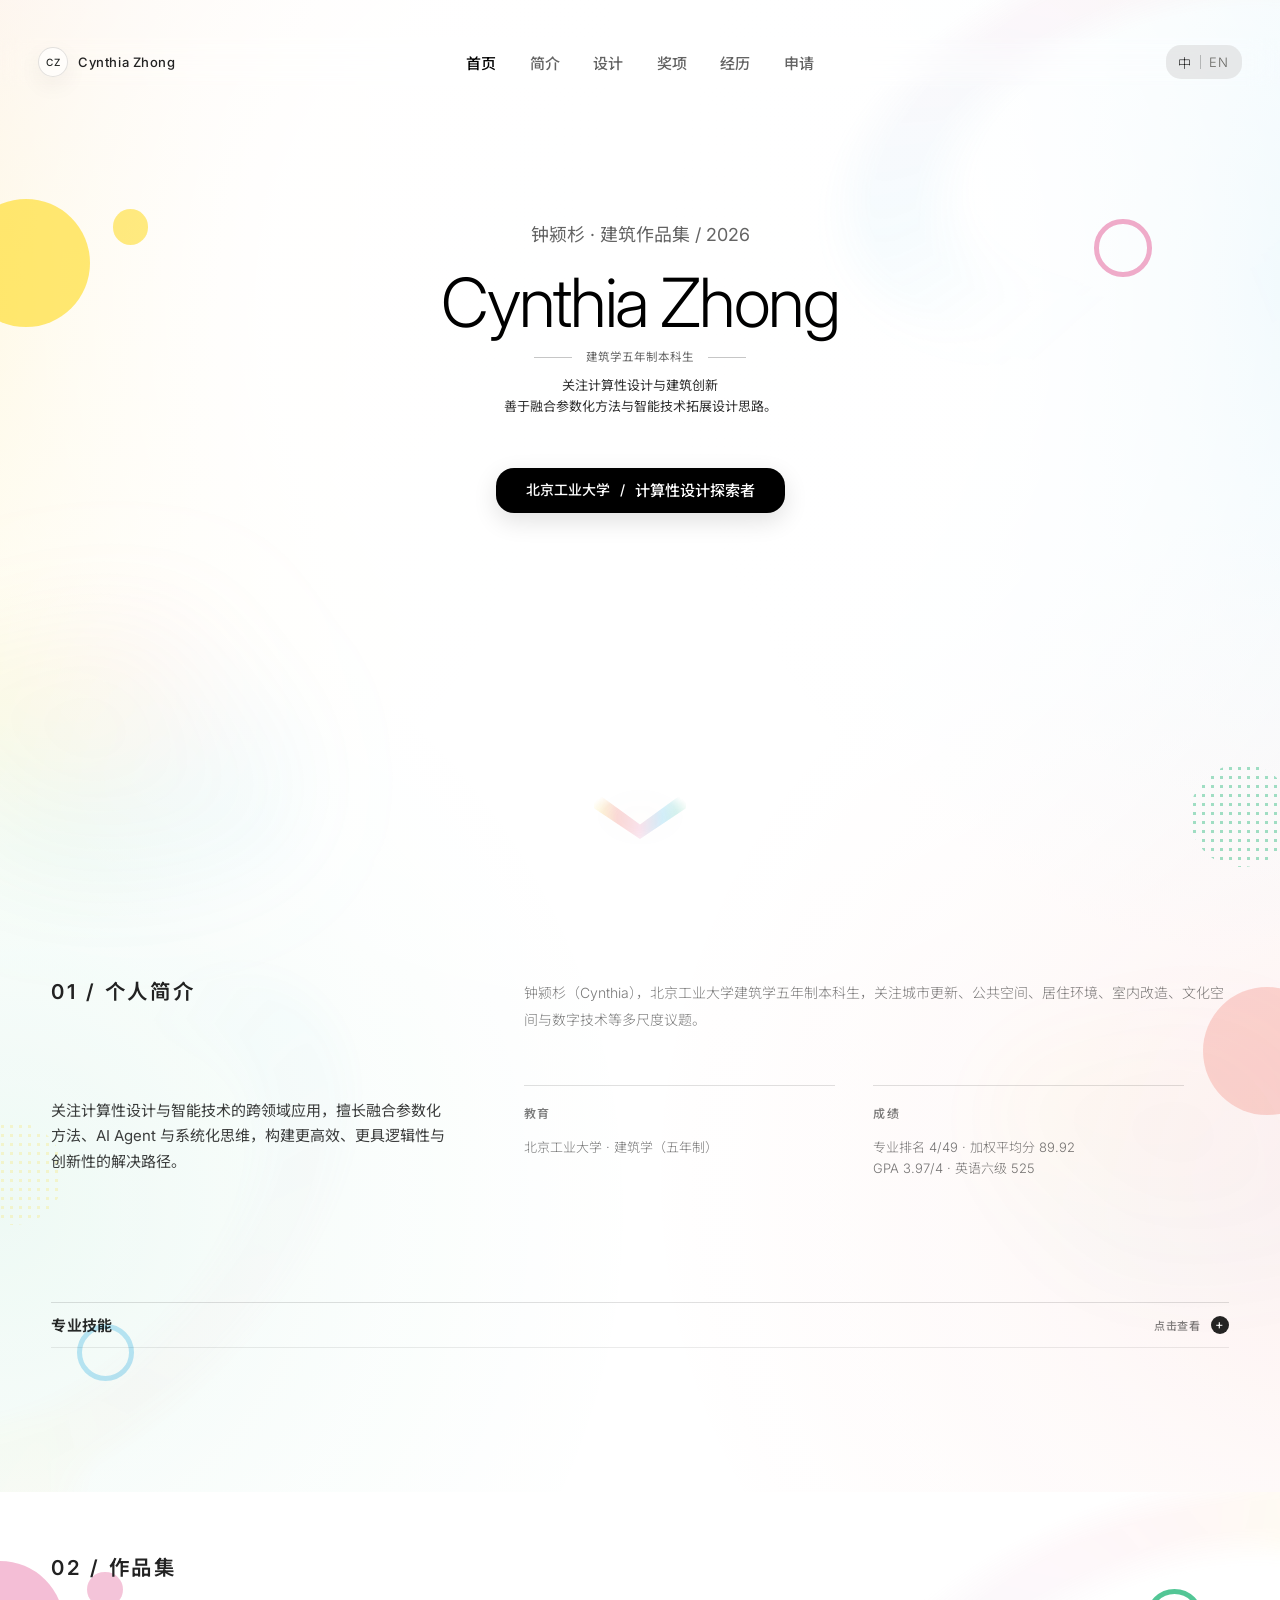
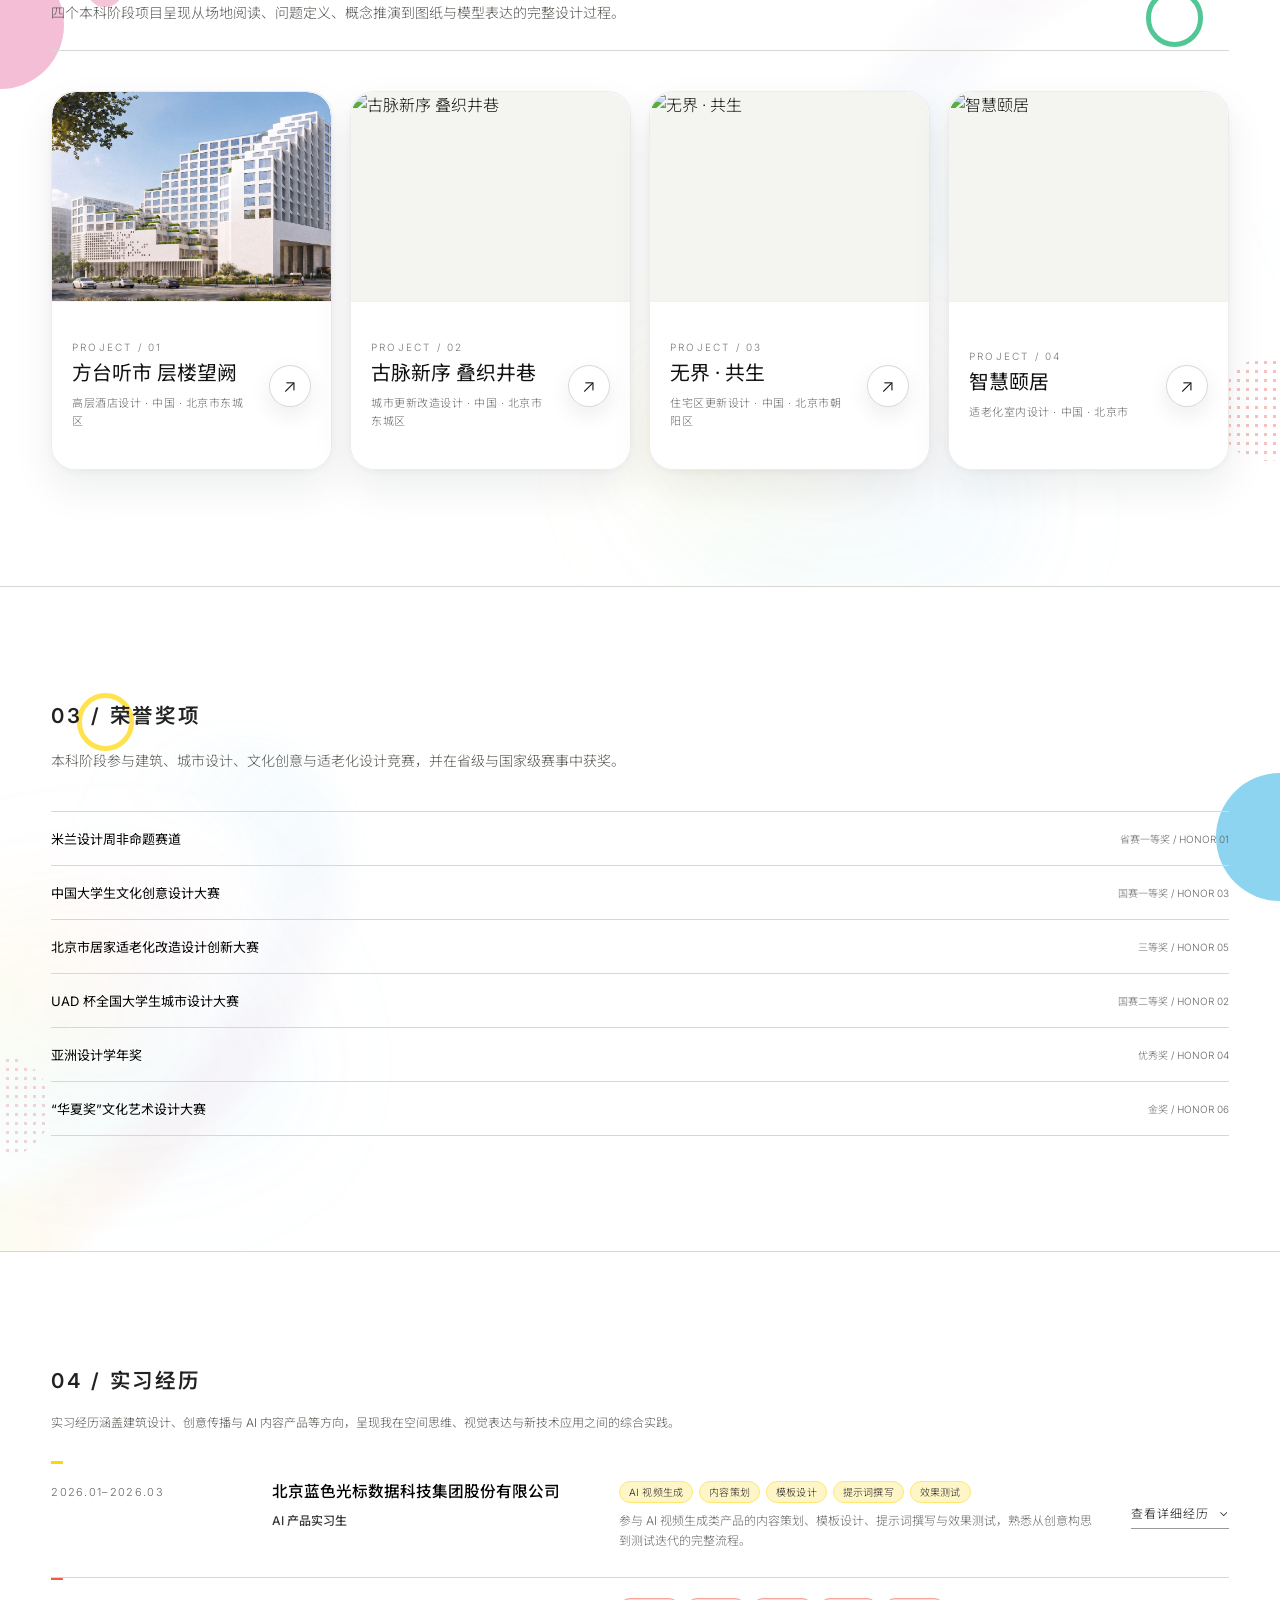
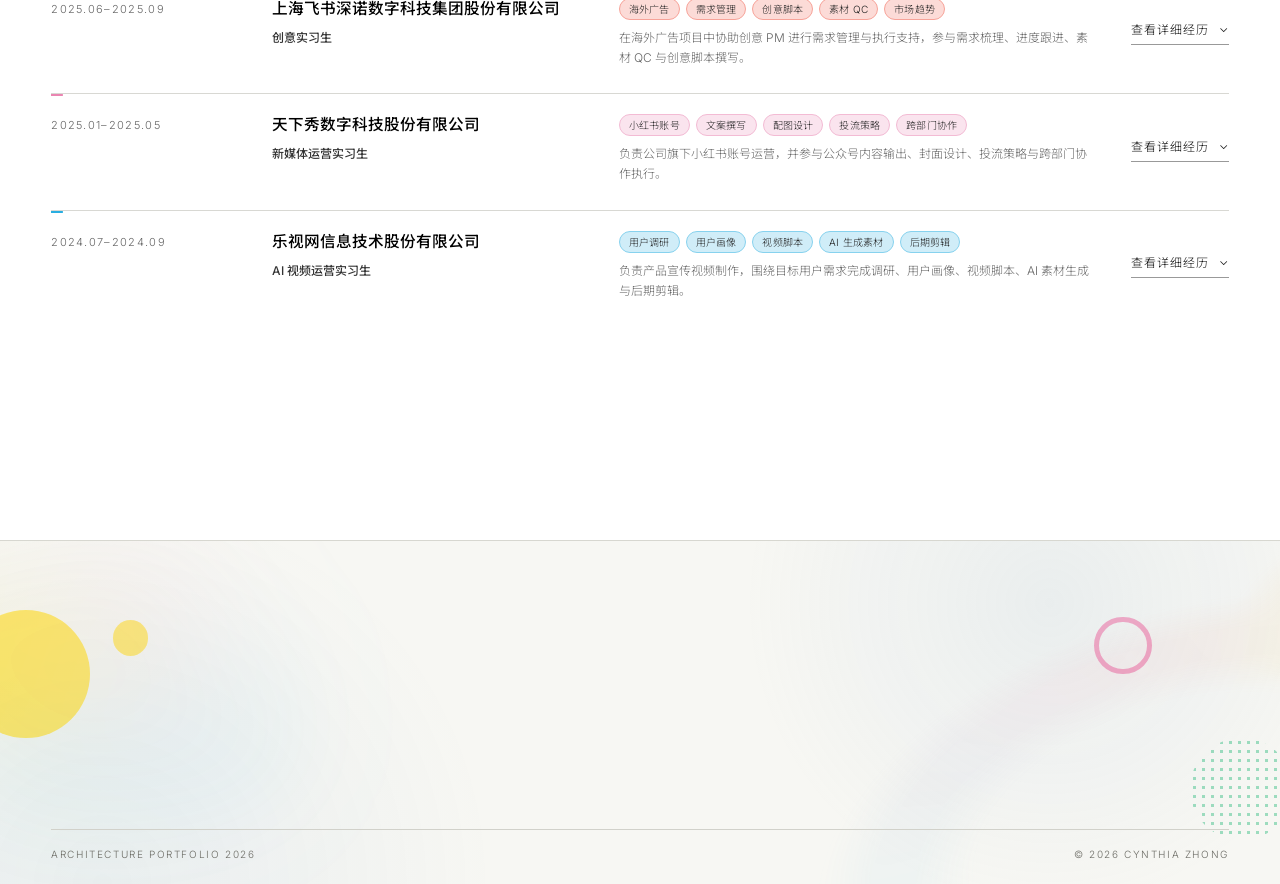
==== index.html @ 6f4551e9 "Refine portfolio homepage content and layout" ====
<!doctype html>
<html lang="zh-CN">
<head>
  <meta charset="utf-8">
  <meta name="viewport" content="width=device-width, initial-scale=1">
  <meta name="description" content="Cynthia Zhong Yingshan architecture portfolio for graduate school application.">
  <title>Cynthia Zhong | Architecture Portfolio</title>
  <link rel="preconnect" href="https://fonts.googleapis.com">
  <link rel="preconnect" href="https://fonts.gstatic.com" crossorigin>
  <link href="https://fonts.googleapis.com/css2?family=Inter:wght@300;400;500;600&family=Instrument+Serif:ital@0;1&family=Noto+Sans+SC:wght@300;400;500&display=swap" rel="stylesheet">
  <link rel="stylesheet" href="styles.css?v=162">
</head>
<body data-page="home">
  <a class="skip-link" href="#main">Skip to content</a>

  <div class="loader" id="loader" aria-hidden="true">
    <span class="loader-label">ARCHIVE / 2026</span>
    <div class="loader-words font-display">
      <span>Space</span><span>Material</span><span>Light</span>
    </div>
    <span class="loader-count font-display" id="loaderCount">000</span>
    <span class="loader-progress"><i id="loaderBar"></i></span>
  </div>

  <header class="site-header" id="siteHeader">
    <nav class="nav-shell" aria-label="Primary navigation">
      <a class="brand" href="#home" aria-label="Cynthia Zhong home"><span class="brand-ring"></span><b class="font-display">CY</b></a>
      <div class="nav-links">
        <a href="#home" data-i18n="nav.home">首页</a>
        <a href="#about" data-i18n="nav.about">简介</a>
        <a href="#architecture" data-i18n="nav.architecture">设计</a>
        <a href="#others" data-i18n="nav.others">奖项</a>
        <a href="#experience" data-i18n="nav.experience">经历</a>
        <a href="#contact" data-i18n="nav.contact">申请</a>
      </div>
      <button class="lang-toggle" type="button" data-lang-toggle aria-label="Switch language">
        <span data-lang-option="zh">中</span><i></i><span data-lang-option="en">EN</span>
      </button>
    </nav>
  </header>

  <main id="main">
    <section class="hero" id="home">
      <div class="hero-grid" aria-hidden="true"></div>
      <div class="hero-shade" aria-hidden="true"></div>
      <div class="hero-model" aria-hidden="true">
        <div class="model-stage">
          <div class="model-ground"></div>
          <div class="model-building">
            <span class="model-axis axis-a"></span>
            <span class="model-axis axis-b"></span>
            <span class="model-axis axis-c"></span>
            <div class="mass mass-a">
              <i class="face front"></i><i class="face back"></i><i class="face left"></i><i class="face right"></i><i class="face top"></i>
            </div>
            <div class="mass mass-b">
              <i class="face front"></i><i class="face back"></i><i class="face left"></i><i class="face right"></i><i class="face top"></i>
            </div>
            <div class="mass mass-c">
              <i class="face front"></i><i class="face back"></i><i class="face left"></i><i class="face right"></i><i class="face top"></i>
            </div>
            <div class="mass mass-d">
              <i class="face front"></i><i class="face back"></i><i class="face left"></i><i class="face right"></i><i class="face top"></i>
            </div>
            <div class="mass mass-e accent-mass">
              <i class="face front"></i><i class="face back"></i><i class="face left"></i><i class="face right"></i><i class="face top"></i>
            </div>
          </div>
          <div class="model-orbit">
            <i></i><i></i><i></i><i></i><i></i>
          </div>
        </div>
      </div>
      <div class="hero-corner-card" aria-hidden="true"><span></span></div>
      <div class="hero-content">
        <p class="eyebrow reveal" data-i18n="hero.eyebrow">钟颍杉 · 建筑作品集 / 2026</p>
        <h1 class="hero-name font-display reveal">Cynthia Zhong</h1>
        <p class="hero-role reveal"><span data-i18n="hero.rolePrefix">北京工业大学</span> / <em id="roleWord" class="font-display">计算性设计探索者</em></p>
        <p class="hero-copy reveal" data-i18n-html="hero.description"><span class="hero-copy-kicker">建筑学五年制本科生</span><span class="hero-copy-statement">关注计算性设计与建筑创新<br>善于融合参数化方法与智能技术拓展设计思路。</span></p>
      </div>
      <a class="scroll-cue" href="#about" aria-label="向下滚动到个人简介"><i></i></a>
    </section>

    <section class="about section" id="about">
      <div class="container">
        <header class="section-heading reveal">
          <div><p class="eyebrow" data-i18n="about.eyebrow">01 / 个人简介</p><h2 data-i18n-html="about.title">从问题出发<br><em class="font-display">以空间回应</em></h2></div>
          <p data-i18n="about.lede">我希望申请建筑学研究生项目，继续研究公共空间、既有城市与材料建造之间的关系，并发展更严谨的设计方法。</p>
        </header>

        <div class="about-layout">
          <div class="about-copy reveal">
            <p class="about-statement" data-i18n="about.statement">关注计算性设计与智能技术的跨领域应用，擅长融合参数化方法、AI Agent 与系统化思维，构建更高效、更具逻辑性与创新性的解决路径。</p>
            <div class="bio-columns">
              <div><span class="mini-label" data-i18n="about.educationLabel">教育</span><p data-i18n-html="about.education">建筑学硕士 · 同济大学<br>建筑学学士 · 东南大学</p></div>
              <div><span class="mini-label" data-i18n="about.experienceLabel">经历</span><p data-i18n-html="about.experience">建筑设计 / 城市研究<br>展览策划 / 视觉叙事</p></div>
            </div>
          </div>
          <details class="about-skills reveal">
            <summary class="skills-trigger">
              <span data-i18n="about.skillsTitle">专业技能</span>
              <small data-i18n="about.skillsButton">点击查看</small>
            </summary>
            <div class="skills-grid">
              <article>
                <span class="mini-label" data-i18n="about.modelingLabel">建模与渲染</span>
                <p data-i18n-html="about.modelingSkills">熟练运用 CAD、SU、Rhino、Revit 等建筑设计软件，能够进行 3D 建模和场景搭建。<br>掌握 Grasshopper 参数化设计，能够结合 Twinmotion 等渲染器输出高质量效果图。<br>能够灵活运用 Stable Diffusion、Nano Banana 等 AI 工具辅助设计推敲与表达。</p>
              </article>
              <article>
                <span class="mini-label" data-i18n="about.graphicLabel">平面设计与视频制作</span>
                <p data-i18n-html="about.graphicSkills">能够运用 PS、AI 制作海报与作品集图面，具备良好的版式审美和视觉表达能力。<br>熟练运用剪映、PR、AE 等剪辑软件，能够完成脚本撰写、画面调色、动态歌词排版与视频输出。</p>
              </article>
            </div>
          </details>
        </div>

      </div>
    </section>

    <section class="architecture section" id="architecture">
      <div class="container">
        <header class="section-heading reveal">
          <div><p class="eyebrow" data-i18n="projects.eyebrow">02 / 作品集</p><h2 data-i18n-html="projects.title">设计<em class="font-display">研究选集</em></h2></div>
          <p data-i18n="projects.lede">四个本科阶段项目呈现从场地阅读、问题定义、概念推演到图纸与模型表达的完整设计过程。</p>
        </header>
        <div class="project-grid" id="projectGrid"></div>
      </div>
    </section>

    <section class="others" id="others">
      <div class="others-pin">
        <div class="container others-intro">
          <p class="eyebrow" data-i18n="others.eyebrow">03 / 补充实践</p>
          <h2 data-i18n-html="others.title">观察、制作<br><em class="font-display">与视觉实验</em></h2>
          <p data-i18n="others.lede">摄影、平面与装置练习补充了我的建筑训练，也记录了我对构图、光线、材料与空间知觉的持续兴趣。</p>
        </div>
      </div>
      <div class="others-columns" id="othersGrid"></div>
    </section>

    <section class="experience section" id="experience">
      <div class="container">
        <header class="section-heading reveal">
          <div><p class="eyebrow" data-i18n="experience.eyebrow">04 / 实习经历</p></div>
          <p data-i18n="experience.lede">实习经历涵盖建筑设计、创意传播与 AI 内容产品等方向，呈现我在空间思维、视觉表达与新技术应用之间的综合实践。</p>
        </header>
        <div class="experience-list" id="experienceList"></div>
      </div>
    </section>

    <section class="contact" id="contact">
      <div class="contact-art" data-art="contact" aria-hidden="true"></div>
      <div class="contact-overlay" aria-hidden="true"></div>
      <div class="contact-marquee" aria-hidden="true"><div id="marqueeTrack"></div></div>
      <div class="container contact-content reveal">
        <p class="eyebrow" data-i18n="contact.eyebrow">05 / 申请与联系</p>
        <h2 data-i18n-html="contact.title">继续学习<br><em class="font-display">继续提问</em></h2>
        <p data-i18n="contact.lede">本作品集用于建筑学研究生申请。欢迎就学习经历、项目过程与研究兴趣与我联系。</p>
        <a class="email-link" href="mailto:z20031222@163.com"><span class="contact-label">邮箱</span><span class="contact-text">z20031222@163.com</span></a>
        <a class="phone-link" href="tel:13552202049"><span class="contact-label">电话</span><span class="contact-text">135 5220 2049</span></a>
        <span class="wechat-link"><span class="contact-label">微信</span><span class="contact-text">Cynthia1534</span></span>
        <div class="contact-meta">
          <div><span class="mini-label" data-i18n="contact.locationLabel">所在地</span><p data-i18n="contact.location">北京 / 北京工业大学</p></div>
          <div><span class="mini-label" data-i18n="contact.statusLabel">状态</span><p class="availability"><i></i><span data-i18n="contact.status">建筑学五年制本科在读</span></p></div>
        </div>
      </div>
      <footer class="container footer">
        <div class="social-links"><span>ARCHITECTURE PORTFOLIO 2026</span></div>
        <span>© 2026 CYNTHIA ZHONG</span>
      </footer>
    </section>
  </main>

  <dialog class="lightbox" id="lightbox">
    <button type="button" class="lightbox-close" aria-label="Close image">×</button>
    <div class="lightbox-art" id="lightboxArt"></div>
    <div class="lightbox-caption"><strong id="lightboxTitle"></strong><span id="lightboxMeta"></span></div>
  </dialog>

  <script src="content.js?v=49"></script>
  <script src="app.js?v=38"></script>
</body>
</html>
---- styles.css ----
:root {
  --bg: #090909;
  --surface: #101010;
  --surface-2: #161616;
  --text: #f2f2ef;
  --muted: #92928d;
  --stroke: #292927;
  --accent-a: #89aacc;
  --accent-b: #4e85bf;
  --green: #6fbd87;
  --pad: clamp(20px, 4vw, 64px);
  --max: 1320px;
}

* { box-sizing: border-box; margin: 0; padding: 0; }
html { scroll-behavior: smooth; background: var(--bg); }
body {
  min-width: 320px;
  overflow-x: hidden;
  background: var(--bg);
  color: var(--text);
  font-family: "Inter", "Noto Sans SC", sans-serif;
  font-weight: 300;
  -webkit-font-smoothing: antialiased;
}
body.lightbox-open { overflow: hidden; }
img, svg { display: block; width: 100%; }
a { color: inherit; text-decoration: none; }
button { color: inherit; font: inherit; }
button, a { -webkit-tap-highlight-color: transparent; }
.font-display { font-family: "Instrument Serif", serif; font-style: italic; }
.container { width: min(var(--max), calc(100% - (var(--pad) * 2))); margin-inline: auto; }
.section { padding: clamp(96px, 12vw, 180px) 0; }
.skip-link {
  position: fixed; top: 8px; left: 8px; z-index: 10000; padding: 10px 14px;
  background: var(--text); color: var(--bg); transform: translateY(-150%);
}
.skip-link:focus { transform: none; }

/* Loading */
.loader {
  position: fixed; inset: 0; z-index: 9999; background: var(--bg);
  transition: opacity .7s cubic-bezier(.22,.61,.36,1), visibility .7s;
}
.loader.done { opacity: 0; visibility: hidden; pointer-events: none; }
.loader-label {
  position: absolute; top: 30px; left: var(--pad); color: var(--muted);
  font-size: 10px; letter-spacing: .28em;
}
.loader-words { position: absolute; inset: 0; display: grid; place-items: center; }
.loader-words span {
  position: absolute; opacity: 0; font-size: clamp(42px, 8vw, 100px);
  transition: opacity .4s ease, transform .4s ease; transform: translateY(18px);
}
.loader-count {
  position: absolute; right: var(--pad); bottom: 42px; font-size: clamp(70px, 15vw, 180px);
  line-height: .75; font-variant-numeric: tabular-nums;
}
.loader-progress { position: absolute; inset: auto 0 0; height: 2px; background: var(--stroke); }
.loader-progress i {
  display: block; width: 100%; height: 100%; transform: scaleX(0); transform-origin: left;
  background: linear-gradient(90deg, var(--accent-a), var(--accent-b));
  box-shadow: 0 0 14px rgba(137,170,204,.38);
}

/* Navigation */
.site-header {
  position: fixed; inset: 0 0 auto; z-index: 1200; display: flex; justify-content: center;
  padding: 20px var(--pad); pointer-events: none;
}
.nav-shell {
  pointer-events: auto; display: flex; align-items: center; gap: 6px; padding: 6px;
  background: rgba(15,15,15,.8); border: 1px solid rgba(255,255,255,.1);
  border-radius: 999px; backdrop-filter: blur(18px); -webkit-backdrop-filter: blur(18px);
  transition: box-shadow .3s ease, background .3s ease;
}
.site-header.scrolled .nav-shell { box-shadow: 0 10px 40px rgba(0,0,0,.45); background: rgba(12,12,12,.94); }
.brand { position: relative; width: 38px; height: 38px; display: grid; place-items: center; flex: 0 0 auto; }
.brand-ring {
  position: absolute; inset: 0; border-radius: 50%; padding: 1px;
  background: linear-gradient(90deg, var(--accent-a), var(--accent-b));
  -webkit-mask: linear-gradient(#000 0 0) content-box, linear-gradient(#000 0 0);
  -webkit-mask-composite: xor; mask-composite: exclude; transition: transform .45s ease;
}
.brand:hover .brand-ring { transform: rotate(180deg); }
.brand b { font-size: 14px; font-weight: 400; }
.nav-links { display: flex; align-items: center; }
.nav-links a {
  position: relative;
  z-index: 1;
  pointer-events: auto;
  padding: 9px 11px; color: var(--muted); border-radius: 999px; font-size: 12px;
  transition: color .25s ease, background .25s ease;
}
.nav-links a:hover, .nav-links a.active { color: var(--text); background: rgba(255,255,255,.06); }
.lang-toggle {
  display: flex; align-items: center; gap: 6px; height: 34px; padding: 0 10px;
  border: 0; border-left: 1px solid var(--stroke); background: none; cursor: pointer;
  font-size: 10px; letter-spacing: .08em;
}
.lang-toggle i { width: 1px; height: 10px; background: var(--stroke); }
.lang-toggle span { color: #676763; transition: color .2s; }
.lang-toggle span.active { color: var(--text); }

/* Hero */
.hero { position: relative; min-height: 100svh; display: grid; place-items: center; overflow: hidden; }
.hero-art, .contact-art { position: absolute; inset: 0; }
.hero-art svg, .contact-art svg { width: 100%; height: 100%; object-fit: cover; }
.hero-photo img { width: 100%; height: 100%; object-fit: cover; filter: grayscale(.2) brightness(.42); }
.hero-grid {
  position: absolute; inset: 0; opacity: .2;
  background-image: linear-gradient(rgba(255,255,255,.04) 1px, transparent 1px), linear-gradient(90deg, rgba(255,255,255,.04) 1px, transparent 1px);
  background-size: 8vw 8vw;
  -webkit-mask-image: linear-gradient(to bottom, #000 10%, transparent 80%);
  mask-image: linear-gradient(to bottom, #000 10%, transparent 80%);
}
.hero-shade { position: absolute; inset: 0; background: linear-gradient(180deg, rgba(0,0,0,.12), rgba(0,0,0,.2) 55%, var(--bg)); }
.hero-content { position: relative; z-index: 2; text-align: center; width: min(920px, calc(100% - 40px)); padding-top: 40px; }
.eyebrow { color: var(--muted); font-size: 10px; line-height: 1.5; letter-spacing: .28em; text-transform: uppercase; }
.hero-name {
  margin: 26px 0 16px; font-size: clamp(76px, 15vw, 182px); line-height: .78;
  font-weight: 400; letter-spacing: 0;
}
.hero-role { font-size: clamp(17px, 2vw, 25px); }
.hero-role em { display: inline-block; font-size: 1.22em; font-weight: 400; }
.hero-copy { max-width: 550px; margin: 22px auto 38px; color: #b6b6b0; font-size: 14px; line-height: 1.9; }
.hero-actions { display: flex; justify-content: center; gap: 10px; flex-wrap: wrap; }
.button {
  display: inline-flex; justify-content: center; align-items: center; min-width: 132px; min-height: 46px;
  border: 1px solid var(--stroke); border-radius: 999px; font-size: 12px; transition: transform .25s ease, border-color .25s, background .25s;
}
.button:hover { transform: translateY(-2px); border-color: var(--accent-a); }
.button-light { background: var(--text); border-color: var(--text); color: var(--bg); }
.button-dark { background: rgba(9,9,9,.58); backdrop-filter: blur(8px); }
.hero-index {
  position: absolute; z-index: 2; left: var(--pad); bottom: 36px; display: flex; gap: 22px;
  color: #70706d; font-size: 9px; letter-spacing: .16em;
}
.scroll-cue {
  position: absolute; z-index: 2; bottom: 25px; left: 50%; transform: translateX(-50%);
  display: grid; justify-items: center; gap: 10px; color: var(--muted); font-size: 9px; letter-spacing: .2em; text-transform: uppercase;
}
.scroll-cue i { position: relative; display: block; width: 1px; height: 34px; overflow: hidden; background: var(--stroke); }
.scroll-cue i::after {
  content: ""; position: absolute; inset: 0; background: var(--text); animation: scrollLine 1.6s ease-in-out infinite;
}

/* Shared section typography */
.section-heading {
  display: grid; grid-template-columns: minmax(0, 1.2fr) minmax(280px, .55fr);
  align-items: end; gap: 60px; padding-bottom: 48px; border-bottom: 1px solid var(--stroke);
}
.section-heading h2 {
  margin-top: 20px; max-width: 780px; font-size: clamp(48px, 7vw, 94px);
  font-weight: 300; line-height: .95; letter-spacing: 0;
}
.section-heading h2 em { font-weight: 400; }
.section-heading > p { color: var(--muted); font-size: 14px; line-height: 1.9; }
.reveal { opacity: 0; transform: translateY(28px); transition: opacity .9s cubic-bezier(.2,.7,.2,1), transform .9s cubic-bezier(.2,.7,.2,1); }
.reveal.in { opacity: 1; transform: none; }

/* About */
.about-layout {
  display: block; padding: 80px 0;
}
.about-copy { max-width: 850px; }
.about-statement { max-width: 650px; font-size: clamp(32px, 4.4vw, 62px); line-height: 1.08; }
.bio-columns { display: grid; grid-template-columns: 1fr 1fr; gap: 40px; margin: 58px 0 40px; }
.mini-label { display: block; margin-bottom: 14px; color: var(--muted); font-size: 9px; letter-spacing: .18em; text-transform: uppercase; }
.bio-columns p, .contact-meta p { font-size: 13px; line-height: 1.9; color: #c8c8c2; }
.text-link {
  display: flex; justify-content: space-between; align-items: center; max-width: 280px;
  padding: 15px 0; border-top: 1px solid var(--stroke); border-bottom: 1px solid var(--stroke);
  font-size: 12px; transition: color .2s, border-color .2s;
}
.text-link:hover { color: var(--accent-a); border-color: var(--accent-a); }
.stats { display: grid; grid-template-columns: repeat(3, 1fr); border-top: 1px solid var(--stroke); border-bottom: 1px solid var(--stroke); }
.stats > div { display: flex; flex-direction: column; gap: 12px; padding: 34px; border-right: 1px solid var(--stroke); }
.stats > div:first-child { padding-left: 0; }
.stats > div:last-child { border-right: 0; }
.stats strong { font-size: clamp(42px, 5vw, 72px); line-height: 1; font-weight: 400; }
.stats span { color: var(--muted); font-size: 11px; }

/* Projects */
.architecture { background: #0c0c0c; }
.project-grid { display: grid; grid-template-columns: repeat(12, minmax(0, 1fr)); gap: 18px; padding-top: 64px; }
.project-card {
  position: relative; grid-column: span 12; min-height: 480px; overflow: hidden;
  border: 1px solid var(--stroke); border-radius: 4px; background: var(--surface);
  min-width: 0;
}
.project-card:nth-child(1), .project-card:nth-child(4) { grid-column: span 7; aspect-ratio: 1.25 / 1; }
.project-card:nth-child(2), .project-card:nth-child(3) { grid-column: span 5; aspect-ratio: .89 / 1; }
.project-card > a { position: absolute; inset: 0; display: block; }
.project-art { position: absolute; inset: 0; }
.project-art svg, .project-art img { width: 100%; height: 100%; object-fit: cover; transition: transform .9s cubic-bezier(.2,.7,.2,1), filter .4s; }
.project-card:hover .project-art svg, .project-card:hover .project-art img { transform: scale(1.035); filter: contrast(1.08); }
.project-card::after {
  content: ""; position: absolute; inset: 0; pointer-events: none;
  background: linear-gradient(to top, rgba(0,0,0,.88), transparent 58%);
}
.project-info {
  position: absolute; z-index: 2; left: 28px; right: 28px; bottom: 26px; display: grid;
  grid-template-columns: 1fr auto; align-items: end; gap: 20px;
}
.project-info > div { min-width: 0; }
.project-number { display: block; margin-bottom: 12px; color: var(--accent-a); font-size: 10px; letter-spacing: .22em; }
.project-info h3 { font-size: clamp(27px, 3vw, 44px); line-height: 1; font-weight: 400; }
.project-info p { margin-top: 9px; color: #b2b2ad; font-size: 11px; letter-spacing: .05em; }
.project-arrow {
  display: grid; place-items: center; width: 42px; height: 42px; border: 1px solid rgba(255,255,255,.28);
  border-radius: 50%; font-size: 18px; transition: background .25s, color .25s, transform .25s;
}
.project-card:hover .project-arrow { background: var(--text); color: var(--bg); transform: rotate(45deg); }

/* Others */
.others { position: relative; min-height: 300vh; }
.others-pin {
  position: sticky; top: 0; height: 100vh; display: grid; place-items: center; z-index: 1; text-align: center; pointer-events: none;
}
.others-intro { pointer-events: auto; }
.others-intro h2 { margin: 20px auto; font-size: clamp(56px, 9vw, 122px); line-height: .83; font-weight: 300; }
.others-intro p:last-child { max-width: 480px; margin-inline: auto; color: var(--muted); font-size: 13px; line-height: 1.8; }
.others-columns {
  position: absolute; inset: 0; z-index: 2; display: grid; grid-template-columns: 1fr 1fr;
  gap: clamp(50px, 15vw, 240px); width: min(1180px, calc(100% - (var(--pad) * 2))); margin-inline: auto;
  pointer-events: none;
}
.others-col { display: flex; flex-direction: column; gap: 110px; padding-top: 22vh; }
.others-col:nth-child(2) { padding-top: 56vh; }
.other-card {
  width: min(100%, 390px); pointer-events: auto; cursor: zoom-in; will-change: transform;
}
.others-col:nth-child(2) .other-card { margin-left: auto; }
.other-art { aspect-ratio: 4 / 5; overflow: hidden; border: 1px solid var(--stroke); border-radius: 3px; background: var(--surface); }
.other-art svg { height: 100%; transition: transform .6s ease; }
.other-card:hover .other-art svg { transform: scale(1.025); }
.other-caption { display: flex; justify-content: space-between; gap: 16px; margin-top: 14px; }
.other-caption strong { font-size: 12px; font-weight: 400; }
.other-caption span { color: var(--muted); font-size: 10px; text-align: right; }

/* Contact */
.contact {
  position: relative; min-height: 92vh; display: flex; flex-direction: column; justify-content: center;
  padding: 140px 0 36px; overflow: hidden; border-top: 1px solid var(--stroke);
}
.contact-art { opacity: .55; }
.contact-overlay { position: absolute; inset: 0; background: rgba(0,0,0,.72); }
.contact-marquee {
  position: absolute; top: 80px; left: 0; right: 0; z-index: 1; overflow: hidden; white-space: nowrap;
  color: rgba(255,255,255,.07); pointer-events: none;
}
.contact-marquee div { display: inline-flex; will-change: transform; }
.contact-marquee span { font-family: "Instrument Serif", serif; font-style: italic; font-size: clamp(65px, 11vw, 150px); }
.contact-content { position: relative; z-index: 2; text-align: center; margin-block: auto; }
.contact-content h2 { margin: 24px 0; font-size: clamp(60px, 10vw, 138px); line-height: .82; font-weight: 300; }
.contact-content > p:not(.eyebrow) { max-width: 490px; margin: 0 auto; color: #aaa9a4; font-size: 13px; line-height: 1.8; }
.email-link {
  display: inline-flex; align-items: center; gap: 14px; margin-top: 48px; padding-bottom: 8px;
  border-bottom: 1px solid rgba(255,255,255,.28); font-size: clamp(25px, 4vw, 52px);
  transition: border-color .25s, color .25s;
}
.email-link:hover { color: var(--accent-a); border-color: var(--accent-a); }
.email-link span { font-family: "Inter", sans-serif; font-style: normal; font-size: .55em; }
.contact-meta { display: flex; justify-content: center; gap: 70px; margin-top: 64px; text-align: left; }
.availability { display: inline-flex; align-items: center; gap: 8px; }
.availability i { width: 7px; height: 7px; border-radius: 50%; background: var(--green); animation: pulse 2s ease-in-out infinite; }
.footer {
  position: relative; z-index: 2; display: flex; justify-content: space-between; align-items: center;
  padding-top: 24px; border-top: 1px solid rgba(255,255,255,.14); color: var(--muted); font-size: 10px; letter-spacing: .09em;
}
.social-links { display: flex; gap: 24px; }
.social-links a { transition: color .2s; }
.social-links a:hover { color: var(--text); }

/* Lightbox */
.lightbox {
  width: 100vw; max-width: none; height: 100vh; max-height: none; inset: 0; padding: clamp(20px, 4vw, 56px);
  border: 0; background: rgba(5,5,5,.96); color: var(--text);
}
.lightbox[open] { display: grid; grid-template-rows: minmax(0, 1fr) auto; gap: 18px; }
.lightbox::backdrop { background: rgba(0,0,0,.8); }
.lightbox-close {
  position: absolute; top: 18px; right: 20px; z-index: 2; width: 42px; height: 42px;
  border: 1px solid var(--stroke); border-radius: 50%; background: #0d0d0d; cursor: pointer; font-size: 24px;
}
.lightbox-art { min-height: 0; display: grid; place-items: center; overflow: hidden; }
.lightbox-art svg,
.lightbox-art img { width: min(92vw, 1500px); max-height: 82vh; object-fit: contain; }
.lightbox-caption { display: flex; justify-content: space-between; gap: 20px; width: min(86vw, 1000px); margin-inline: auto; }
.lightbox-caption strong { font-size: 13px; font-weight: 400; }
.lightbox-caption span { color: var(--muted); font-size: 11px; }

.media-frame[role="button"]::after {
  content: "+";
  position: absolute;
  top: 14px;
  right: 14px;
  z-index: 2;
  display: grid;
  place-items: center;
  width: 34px;
  height: 34px;
  border: 1px solid rgba(17, 17, 17, .18);
  border-radius: 50%;
  background: rgba(255, 255, 255, .86);
  color: #111;
  font-size: 22px;
  line-height: 1;
  opacity: .88;
  pointer-events: none;
  transform: translateZ(0);
}

/* Project detail */
.project-page { min-height: 100vh; background: var(--bg); }
.project-topbar {
  position: fixed; inset: 0 0 auto; z-index: 70; display: flex; justify-content: space-between; align-items: center;
  padding: 20px var(--pad); mix-blend-mode: difference; color: white; pointer-events: none;
}
.project-topbar > * { pointer-events: auto; }
.back-link, .project-topbar .lang-toggle { font-size: 10px; letter-spacing: .14em; text-transform: uppercase; }
.back-link { display: inline-flex; gap: 10px; align-items: center; }
.project-hero {
  position: relative;
  min-height: 0;
  display: grid;
  grid-template-rows: minmax(420px, 72svh) auto;
  overflow: hidden;
  background: #fff;
}
.project-hero-art { position: relative; min-height: 0; }
.project-hero-art svg, .project-hero-art img { width: 100%; height: 100%; object-fit: cover; }
.project-hero::after { display: none; }
.project-hero-content {
  position: relative;
  z-index: 2;
  width: 100%;
  padding: clamp(34px, 5vw, 64px) var(--pad);
  display: grid;
  grid-template-columns: 1fr auto;
  align-items: end;
  gap: 50px;
  background: #fff;
  color: #111;
  border-bottom: 1px solid #d2d2cd;
}
.project-hero h1 {
  margin-top: 14px;
  max-width: 1000px;
  font-size: clamp(48px, 7.5vw, 104px);
  line-height: 1;
  font-weight: 400;
}
.project-hero .eyebrow { color: #777; }
.project-hero .subtitle { margin-top: 18px; color: #666; font-size: 14px; line-height: 1.7; }
.project-count { color: #777; font-size: 10px; letter-spacing: .2em; writing-mode: vertical-rl; }
.project-summary { padding: clamp(72px, 9vw, 120px) 0; }
.project-brief { border-top: 1px solid var(--stroke); }
.brief-row {
  display: grid; grid-template-columns: minmax(150px, .32fr) 1fr; gap: clamp(32px, 7vw, 110px);
  padding: 30px 0; border-bottom: 1px solid var(--stroke);
}
.brief-row span {
  color: var(--muted); font-size: 9px; letter-spacing: .16em; line-height: 1.7; text-transform: uppercase;
}
.brief-row p { max-width: 850px; color: #d0d0ca; font-size: clamp(15px, 1.7vw, 20px); line-height: 1.75; }
.project-media {
  display: grid; grid-template-columns: minmax(0, 1fr); gap: 18px;
  padding: clamp(70px, 9vw, 120px) 0 20px;
}
.project-hero-art[role="button"],
.media-frame[role="button"] { cursor: zoom-in; }
.media-frame { position: relative; min-height: 0; overflow: hidden; border: 1px solid var(--stroke); background: var(--surface); }
.media-frame:nth-child(n) { aspect-ratio: 1.414 / 1; }
.media-frame svg, .media-frame img { width: 100%; height: 100%; object-fit: contain; background: #fff; }
.media-label {
  position: absolute; left: 14px; bottom: 12px; padding: 7px 9px; background: rgba(0,0,0,.68);
  color: #c7c7c1; font-size: 8px; letter-spacing: .12em; text-transform: uppercase;
}
.project-next {
  display: grid; grid-template-columns: 1fr 1fr; border-top: 1px solid var(--stroke);
}
.project-next a { padding: 50px var(--pad); transition: background .25s; }
.project-next a:last-child { text-align: right; border-left: 1px solid var(--stroke); }
.project-next a:hover { background: var(--surface); }
.project-next span { color: var(--muted); font-size: 9px; letter-spacing: .14em; text-transform: uppercase; }
.project-next strong { display: block; margin-top: 12px; font-family: "Instrument Serif", serif; font-size: clamp(28px, 4vw, 52px); font-style: italic; font-weight: 400; }

@keyframes scrollLine { 0% { transform: translateY(-100%); } 100% { transform: translateY(100%); } }
@keyframes pulse { 0%,100% { opacity: 1; transform: scale(1); } 50% { opacity: .35; transform: scale(.7); } }
@keyframes roleIn { from { opacity: 0; transform: translateY(8px); } to { opacity: 1; transform: none; } }

@media (max-width: 900px) {
  .nav-links a { padding-inline: 8px; }
  .section-heading { grid-template-columns: 1fr; gap: 26px; }
  .section-heading > p { max-width: 560px; }
  .about-layout { grid-template-columns: 1fr; }
  .project-card:nth-child(n) { grid-column: span 6; min-height: 0; aspect-ratio: .9 / 1; }
  .brief-row { grid-template-columns: 130px 1fr; gap: 35px; }
}

@media (max-width: 680px) {
  :root { --pad: 18px; }
  .site-header { padding-top: 12px; }
  .nav-shell { width: 100%; justify-content: space-between; gap: 2px; }
  .brand { width: 34px; height: 34px; }
  .nav-links { flex: 1; justify-content: center; }
  .nav-links a { padding: 8px 6px; font-size: 10px; }
  .lang-toggle { gap: 4px; padding-inline: 7px; }
  .hero-content { padding-top: 20px; }
  .hero-name { font-size: clamp(72px, 25vw, 110px); }
  .hero-copy { max-width: 92%; font-size: 13px; }
  .hero-index { display: none; }
  .section { padding: 94px 0; }
  .section-heading { padding-bottom: 32px; }
  .section-heading h2 { font-size: 48px; }
  .about-layout { padding: 50px 0 70px; gap: 48px; }
  .bio-columns { grid-template-columns: 1fr; gap: 30px; margin: 38px 0; }
  .stats { grid-template-columns: 1fr; }
  .stats > div { padding: 24px 0; border-right: 0; border-bottom: 1px solid var(--stroke); }
  .stats > div:last-child { border-bottom: 0; }
  .project-grid { grid-template-columns: 1fr; gap: 14px; padding-top: 42px; }
  .project-card:nth-child(n) { grid-column: auto; min-height: 0; aspect-ratio: 4 / 5; }
  .project-info { left: 20px; right: 20px; bottom: 20px; }
  .project-info h3 { font-size: 32px; }
  .others { min-height: 245vh; }
  .others-columns { gap: 16px; width: calc(100% - 28px); }
  .others-col { gap: 70px; padding-top: 25vh; }
  .others-col:nth-child(2) { padding-top: 47vh; }
  .others-intro h2 { font-size: 58px; }
  .other-caption { display: block; }
  .other-caption span { display: block; margin-top: 5px; text-align: left; font-size: 8px; }
  .contact { min-height: 100svh; padding-top: 120px; }
  .contact-content h2 { font-size: 65px; }
  .email-link { font-size: clamp(22px, 7.5vw, 34px); }
  .contact-meta { flex-direction: column; align-items: center; gap: 30px; text-align: center; }
  .footer { flex-direction: column; align-items: flex-start; gap: 20px; }
  .project-hero-content { grid-template-columns: 1fr; }
  .project-count { display: none; }
  .project-hero h1 { font-size: clamp(68px, 22vw, 110px); }
  .project-summary { padding: 60px 0; }
  .brief-row { grid-template-columns: 1fr; gap: 10px; padding: 24px 0; }
  .project-media { display: block; padding: 60px 0; }
  .media-frame:nth-child(n) { min-height: 0; aspect-ratio: 1.414 / 1; margin-bottom: 14px; }
  .project-next a { padding: 35px 18px; }
  .project-next strong { font-size: 25px; }
}

@media (prefers-reduced-motion: reduce) {
  html { scroll-behavior: auto; }
  *, *::before, *::after { animation-duration: .01ms !important; animation-iteration-count: 1 !important; scroll-behavior: auto !important; transition-duration: .01ms !important; }
  .reveal { opacity: 1; transform: none; }
}

/* Minimal application portfolio theme */
:root {
  --bg: #ffffff;
  --surface: #f5f5f3;
  --surface-2: #ececea;
  --text: #111111;
  --muted: #676763;
  --stroke: #d8d8d3;
}

html, body, .architecture, .project-page { background: var(--bg); color: var(--text); }

.loader { background: #fff; }
.loader-progress { background: #deded9; }

.site-header { mix-blend-mode: normal; }
.nav-shell {
  background: rgba(255,255,255,.9);
  border-color: rgba(0,0,0,.12);
  box-shadow: 0 5px 24px rgba(0,0,0,.06);
}
.site-header.scrolled .nav-shell { background: rgba(255,255,255,.96); box-shadow: 0 8px 28px rgba(0,0,0,.1); }
.brand span, .nav-links a:hover, .nav-links a.active { color: #111; }
.nav-links a { color: #686864; }
.nav-links a:hover, .nav-links a.active { background: rgba(0,0,0,.06); }
.lang-toggle { border-color: #d4d4cf; }
.lang-toggle span.active { color: #111; }

.hero { background: #fff; }
.hero-photo { opacity: 1; }
.hero-photo img {
  filter: none;
  object-position: center center;
}
.hero-shade {
  background:
    linear-gradient(90deg, rgba(255,255,255,.88) 0%, rgba(255,255,255,.62) 31%, rgba(255,255,255,.14) 62%, rgba(255,255,255,.04) 100%),
    linear-gradient(180deg, rgba(255,255,255,.18) 0%, rgba(255,255,255,.03) 44%, rgba(255,255,255,.38) 100%),
    radial-gradient(ellipse at 18% 70%, rgba(255,255,255,.78), rgba(255,255,255,0) 43%);
}
.hero-grid { display: none; }
.hero-name, .hero-role, .hero-copy { color: #111; }
.hero-content {
  position: absolute;
  left: 50%;
  top: clamp(210px, 47vh, 430px);
  transform: translate(-50%, -50%);
  width: min(1080px, calc(100% - 48px));
  padding-top: 0;
  text-shadow: 0 1px 18px rgba(255,255,255,.65);
}
.hero .reveal {
  opacity: 1;
  transform: none;
}
.hero-name {
  font-size: clamp(72px, 9.5vw, 148px);
  line-height: .92;
  white-space: nowrap;
  margin: clamp(16px, 2.2vw, 26px) 0 clamp(18px, 2.4vw, 30px);
}
.hero-role { line-height: 1.35; }
.hero-copy {
  max-width: 620px;
  margin: 18px auto 28px;
  color: #444440;
}
.button-light { background: #111; border-color: #111; color: #fff; }
.button-dark { background: rgba(255,255,255,.72); border-color: #aaa; color: #111; }
.hero-index, .scroll-cue { color: #666; }
.scroll-cue i { background: #ccc; }
.scroll-cue i::after { background: #111; }

.section { padding: clamp(72px, 9vw, 120px) 0; }
.section-heading {
  display: block;
  padding-bottom: 24px;
  border-color: var(--stroke);
}
.section-heading h2, .others-intro h2, .contact-content h2 { display: none; }
.section-heading .eyebrow { margin-bottom: 0; }
.section-heading .eyebrow,
.others-intro > .eyebrow,
.contact-content > .eyebrow {
  color: #222;
  font-size: clamp(18px, 1.6vw, 23px);
  font-weight: 600;
  letter-spacing: .14em;
  line-height: 1.35;
}
.section-heading > p {
  max-width: 720px;
  margin-top: 18px;
  color: #555550;
}

.about-layout {
  padding: 38px 0 28px;
}
.about.section { padding-bottom: 42px; }
.architecture.section { padding-top: 62px; }
.about-copy { max-width: 850px; }
.about-statement {
  font-family: "Inter", "Noto Sans SC", sans-serif;
  font-style: normal;
  max-width: 680px;
  font-size: clamp(18px, 2.2vw, 28px);
  line-height: 1.65;
}
.bio-columns { margin: 40px 0 32px; }
.bio-columns p, .contact-meta p { color: #333330; }
.text-link { border-color: var(--stroke); }
.stats { border-color: var(--stroke); }
.stats > div { border-color: var(--stroke); }

.project-grid {
  grid-template-columns: repeat(4, minmax(0, 1fr));
  align-items: stretch;
  padding-top: 40px;
}
.project-card {
  grid-column: auto !important;
  min-height: 0;
  aspect-ratio: auto !important;
  border-color: #d0d0cb;
  background: #fff;
  overflow: hidden;
}
.project-card::after { display: none; }
.project-card > a {
  position: static;
  display: flex;
  flex-direction: column;
  height: 100%;
}
.project-art {
  position: relative;
  inset: auto;
  aspect-ratio: 4 / 3;
  overflow: hidden;
  background: #eee;
}
.project-art img { display: block; object-position: center; }
.project-info {
  position: static;
  display: grid;
  grid-template-columns: minmax(0, 1fr) auto;
  align-items: center;
  flex: 1;
  min-height: 168px;
  padding: 22px 20px;
  background: #fff;
  color: #111;
}
.project-number { color: #777; margin-bottom: 9px; }
.project-info h3 {
  color: #111;
  font-family: "Inter", "Noto Sans SC", sans-serif;
  font-style: normal;
  font-size: clamp(18px, 1.55vw, 27px);
  line-height: 1.2;
}
.project-info p { color: #666; line-height: 1.6; }
.project-arrow { border-color: #aaa; color: #111; }
.project-card:hover .project-arrow { background: #111; color: #fff; }

@media (max-width: 1100px) {
  .project-grid { grid-template-columns: repeat(2, minmax(0, 1fr)); }
  .project-info h3 { font-size: clamp(22px, 3vw, 30px); }
}

.others {
  min-height: auto;
  padding: clamp(72px, 9vw, 120px) 0;
  border-top: 1px solid var(--stroke);
}
.others-pin {
  position: static;
  height: auto;
  display: block;
  text-align: left;
  pointer-events: auto;
}
.others-intro p:last-child {
  max-width: 720px;
  margin: 18px 0 38px;
  color: #555550;
  font-size: 14px;
  line-height: 1.8;
}
.others-columns {
  position: static;
  display: grid;
  grid-template-columns: 1fr;
  gap: 0;
  width: min(var(--max), calc(100% - (var(--pad) * 2)));
  pointer-events: auto;
}
.others-col { gap: 0; padding: 0; }
.others-col:nth-child(2) { padding: 0; }
.other-card, .others-col:nth-child(2) .other-card {
  width: 100%;
  max-width: none;
  margin: 0;
  padding: 17px 0;
  border-top: 1px solid var(--stroke);
  transform: none !important;
  cursor: default;
}
.others-col:last-child .other-card:last-child { border-bottom: 1px solid var(--stroke); }
.other-art { display: none; }
.other-caption { margin: 0; align-items: center; }
.other-caption strong { font-size: 13px; font-weight: 400; }
.other-caption span { color: #666; font-size: 10px; }

.contact {
  min-height: auto;
  padding: clamp(80px, 10vw, 130px) 0 32px;
  background: #f4f4f1;
  color: #111;
  border-color: var(--stroke);
}

.experience {
  background: #fff;
  border-top: 1px solid var(--stroke);
}
.experience .section-accent-dots {
  display: none;
}
.experience-list { padding-top: 36px; }
.experience-item {
  position: relative;
  display: grid;
  grid-template-columns: minmax(140px, .24fr) 1fr;
  gap: clamp(28px, 6vw, 90px);
  padding: 30px 0;
  border-top: 1px solid var(--stroke);
}
.experience-item:last-child { border-bottom: 1px solid var(--stroke); }
.experience-item::before {
  content: "";
  position: absolute;
  left: 0;
  top: -1px;
  width: 54px;
  height: 3px;
  background: var(--experience-accent);
  transform: scaleX(.22);
  transform-origin: left;
  transition: transform .35s ease;
}
.experience-item:hover::before { transform: scaleX(1); }
.experience-period {
  color: #666;
  font-size: 12px;
  letter-spacing: .08em;
}
.experience-item h3 {
  font-size: clamp(15px, 1.35vw, 20px);
  font-weight: 500;
  line-height: 1.4;
}
.experience-role {
  margin-top: 7px;
  color: #333;
  font-size: 13px;
  font-weight: 500;
}
.experience-tags {
  display: flex;
  flex-wrap: wrap;
  gap: 7px;
  margin-top: 16px;
}
.experience-tags span,
.experience-dialog-tags span {
  display: inline-flex;
  align-items: center;
  min-height: 25px;
  padding: 5px 10px;
  border: 1px solid color-mix(in srgb, var(--experience-accent, #29AEE1), #fff 44%);
  border-radius: 999px;
  background: color-mix(in srgb, var(--experience-accent, #29AEE1), #fff 78%);
  color: #222;
  font-size: 11px;
  line-height: 1.2;
  letter-spacing: .02em;
}
.experience-detail {
  max-width: 900px;
  margin-top: 13px;
  color: #666;
  font-size: 13px;
  line-height: 1.85;
}
.experience-more {
  display: inline-flex;
  align-items: center;
  gap: 10px;
  margin-top: 18px;
  padding: 0 0 7px;
  border: 0;
  border-bottom: 1px solid #999;
  background: transparent;
  color: #111;
  cursor: pointer;
  font-size: 12px;
  letter-spacing: .08em;
}
.experience-more span {
  transition: transform .25s ease;
}
.experience-more:hover span,
.experience-more:focus-visible span {
  transform: translate(3px, -3px);
}
.experience-more:focus-visible {
  outline: 2px solid var(--experience-accent, #29AEE1);
  outline-offset: 5px;
}
.experience-dialog {
  width: min(920px, calc(100vw - 32px));
  max-height: min(780px, calc(100svh - 32px));
  padding: 0;
  border: 1px solid #d3d3ce;
  border-radius: 8px;
  background: #fbfbf8;
  color: #111;
  box-shadow: 0 24px 90px rgba(0,0,0,.22);
}
.experience-dialog::backdrop {
  background: rgba(255,255,255,.68);
  backdrop-filter: blur(14px);
}
.experience-dialog-inner {
  max-height: min(780px, calc(100svh - 32px));
  overflow: auto;
  padding: clamp(28px, 5vw, 58px);
}
.experience-dialog-close {
  position: absolute;
  top: 16px;
  right: 16px;
  z-index: 2;
  width: 40px;
  height: 40px;
  border: 1px solid #bbb;
  border-radius: 50%;
  background: rgba(255,255,255,.9);
  color: #111;
  cursor: pointer;
  font-size: 24px;
  line-height: 1;
}
.experience-dialog-period {
  color: #777;
  font-size: 12px;
  letter-spacing: .12em;
}
.experience-dialog h3 {
  max-width: 760px;
  margin-top: 24px;
  font-size: clamp(22px, 2.2vw, 32px);
  font-weight: 500;
  line-height: 1.28;
}
.experience-dialog-role {
  margin-top: 12px;
  color: #444;
  font-size: 14px;
}
.experience-dialog-tags {
  display: flex;
  flex-wrap: wrap;
  gap: 8px;
  margin-top: 22px;
}
.experience-dialog-body {
  display: grid;
  gap: 18px;
  margin-top: 34px;
  padding-top: 28px;
  border-top: 1px solid #d6d6d1;
}
.experience-dialog-body p {
  max-width: 780px;
  color: #333;
  font-size: clamp(14px, 1.25vw, 16px);
  line-height: 1.95;
}
.experience-dialog-body mark {
  padding: 1px 4px 2px;
  border-radius: 4px;
  background: color-mix(in srgb, var(--experience-accent, #FFD600), #fff 58%);
  color: #111;
}
.contact-art, .contact-overlay, .contact-marquee { display: none; }
.contact-content { text-align: left; }
.contact-content > p:not(.eyebrow) { max-width: 680px; margin: 18px 0 0; color: #555550; }
.email-link {
  margin-top: 38px;
  color: #111;
  border-color: #999;
  font-size: clamp(24px, 4vw, 48px);
}
.contact-meta { justify-content: flex-start; margin-top: 48px; }
.footer { border-color: #ccc; color: #666; }
.availability i { background: #2d8b52; }

.project-summary { background: #fff; }
.project-brief { border-color: var(--stroke); }
.brief-row { border-color: var(--stroke); }
.brief-row p { color: #222; }
.project-media { background: #fff; }
.media-frame { border-color: #d2d2cd; }
.media-label { background: rgba(255,255,255,.88); color: #444; }
.project-next { border-color: var(--stroke); }
.project-next a:last-child { border-color: var(--stroke); }
.project-next a:hover { background: #f4f4f1; }

@media (max-width: 680px) {
  .section { padding: 70px 0; }
  .about-layout { grid-template-columns: 1fr; padding: 30px 0 14px; }
  .about.section { padding-bottom: 24px; }
  .architecture.section { padding-top: 46px; }
  .hero-content {
    left: 20px !important;
    top: 55% !important;
    width: calc(100% - 40px) !important;
    padding: 20px !important;
    transform: translateY(-50%) !important;
  }
  .hero-name {
    max-width: 100%;
    margin: 24px auto 26px;
    font-size: clamp(64px, 21vw, 88px);
    line-height: .9;
    white-space: normal;
    overflow-wrap: normal;
  }
  .hero-role { margin-bottom: 14px; }
  .others { padding: 70px 0; }
  .other-caption { display: flex; }
  .other-caption span { margin-top: 0; text-align: right; }
  .contact { padding-top: 72px; }
  .project-grid { grid-template-columns: 1fr; }
  .project-info { min-height: 132px; padding: 20px; }
  .project-info h3 { font-size: 24px; }
  .project-hero { grid-template-rows: minmax(300px, 48svh) auto; }
  .project-hero-content { padding: 28px 20px 34px; gap: 20px; }
  .project-hero h1 { font-size: clamp(44px, 14vw, 68px); line-height: 1.04; }
  .project-hero .subtitle { margin-top: 14px; font-size: 12px; }
  .experience-item { grid-template-columns: 1fr; gap: 10px; padding: 24px 0; }
  .experience-detail { line-height: 1.75; }
}

/* Architect guide and five-color micro interactions */
main > section,
.project-brief,
.project-media,
.project-next {
  position: relative;
  isolation: isolate;
}

.section-accent-dots {
  --accent-yellow: #FFD600;
  --accent-red: #F05A49;
  --accent-pink: #EA86B2;
  --accent-blue: #29AEE1;
  --accent-green: #08AE68;
  --move-x-1: 0px;
  --move-y-1: 0px;
  --move-x-2: 0px;
  --move-y-2: 0px;
  --move-x-3: 0px;
  --move-y-3: 0px;
  position: absolute;
  inset: 0;
  z-index: 0;
  overflow: hidden;
  pointer-events: none;
  contain: paint;
}

.section-accent-dots::before {
  content: "";
  position: absolute;
  width: clamp(560px, 68vw, 1040px);
  height: clamp(420px, 52vw, 780px);
  border-radius: 46% 61% 43% 57% / 55% 42% 64% 45%;
  opacity: .18;
  filter: blur(34px) saturate(1.04);
  background:
    conic-gradient(from 210deg at 52% 48%,
      transparent 0deg 34deg,
      rgba(41,174,225,.26) 58deg,
      rgba(234,134,178,.34) 101deg,
      rgba(240,90,73,.28) 151deg,
      rgba(255,214,0,.3) 202deg,
      rgba(8,174,104,.24) 252deg,
      rgba(41,174,225,.18) 296deg,
      transparent 330deg 360deg);
  -webkit-mask:
    radial-gradient(ellipse 58% 43% at 44% 52%, transparent 0 43%, #000 55% 64%, transparent 75%),
    radial-gradient(ellipse 32% 20% at 76% 28%, #000 0 42%, transparent 64%);
  mask:
    radial-gradient(ellipse 58% 43% at 44% 52%, transparent 0 43%, #000 55% 64%, transparent 75%),
    radial-gradient(ellipse 32% 20% at 76% 28%, #000 0 42%, transparent 64%);
  -webkit-mask-composite: source-over;
  transform: translate3d(var(--move-x-2), var(--move-y-2), 0) rotate(-18deg);
  transition: transform .8s cubic-bezier(.22,.61,.36,1);
}

.section-accent-dots::after {
  content: "";
  position: absolute;
  width: clamp(300px, 34vw, 560px);
  height: clamp(220px, 27vw, 420px);
  border-radius: 64% 36% 58% 42% / 45% 60% 40% 55%;
  opacity: .12;
  filter: blur(38px) saturate(1.15);
  background:
    radial-gradient(ellipse at 18% 42%, rgba(255,214,0,.46), transparent 46%),
    radial-gradient(ellipse at 52% 32%, rgba(234,134,178,.42), transparent 50%),
    radial-gradient(ellipse at 74% 61%, rgba(41,174,225,.38), transparent 54%),
    radial-gradient(ellipse at 36% 76%, rgba(8,174,104,.26), transparent 48%);
  transform: translate3d(var(--move-x-3), var(--move-y-3), 0) rotate(8deg);
  transition: transform .8s cubic-bezier(.22,.61,.36,1);
}

.accent-scene-1::before,
.accent-scene-3::before,
.accent-scene-5::before { right: -30%; top: -22%; }
.accent-scene-2::before,
.accent-scene-4::before {
  left: -32%;
  bottom: -20%;
  transform: translate3d(var(--move-x-2), var(--move-y-2), 0) rotate(138deg);
}

.accent-scene-1::after,
.accent-scene-4::after { left: -9%; bottom: 8%; }
.accent-scene-2::after,
.accent-scene-5::after { right: -10%; top: 16%; }
.accent-scene-3::after { left: 48%; bottom: -8%; }

main > section > :not(.section-accent-dots),
.project-brief > :not(.section-accent-dots),
.project-media > :not(.section-accent-dots),
.project-next > :not(.section-accent-dots) {
  position: relative;
  z-index: 2;
}

.accent-shape {
  position: absolute;
  display: block;
  border-radius: 50%;
  mix-blend-mode: multiply;
  opacity: .74;
  z-index: 0;
  transition: transform .65s cubic-bezier(.22,.61,.36,1);
}

.accent-solid {
  width: clamp(70px, 10vw, 164px);
  height: clamp(70px, 10vw, 164px);
  opacity: .54;
  background: var(--shape-color);
  transform: translate3d(var(--move-x-1), var(--move-y-1), 0);
}

.accent-ring {
  width: clamp(34px, 4.5vw, 74px);
  height: clamp(34px, 4.5vw, 74px);
  border: clamp(4px, .45vw, 7px) solid var(--shape-color);
  opacity: .7;
  background: transparent;
  transform: translate3d(var(--move-x-2), var(--move-y-2), 0);
}

.accent-halftone {
  width: clamp(68px, 8vw, 122px);
  height: clamp(68px, 8vw, 122px);
  background-color: transparent;
  background-image: radial-gradient(circle, var(--shape-color) 1.5px, transparent 1.9px);
  background-size: 9px 9px;
  opacity: .38;
  transform: translate3d(var(--move-x-3), var(--move-y-3), 0);
}

.accent-scene-1 .accent-solid { left: -3%; top: 20%; }
.accent-scene-1 .accent-ring { right: 10%; top: 22%; }
.accent-scene-1 .accent-halftone { right: -1%; bottom: 13%; }

.accent-scene-2 .accent-solid { right: -4%; top: 18%; }
.accent-scene-2 .accent-ring { left: 6%; bottom: 18%; }
.accent-scene-2 .accent-halftone { left: -3%; top: 40%; }

.accent-scene-3 .accent-solid { left: -5%; top: 10%; }
.accent-scene-3 .accent-ring { right: 6%; top: 14%; }
.accent-scene-3 .accent-halftone { right: -3%; bottom: 18%; }

.accent-scene-4 .accent-solid { right: -5%; top: 28%; }
.accent-scene-4 .accent-ring { left: 6%; top: 16%; }
.accent-scene-4 .accent-halftone { left: -4%; bottom: 14%; }

.accent-scene-5 .accent-solid { left: -4%; top: 18%; }
.accent-scene-5 .accent-ring { right: 8%; top: 10%; }
.accent-scene-5 .accent-halftone { right: -3%; bottom: 10%; }

.accent-solid::after {
  content: "";
  position: absolute;
  width: 28%;
  height: 28%;
  right: -46%;
  top: 8%;
  border-radius: 50%;
  background: var(--shape-color);
  opacity: .9;
}

main > section > .container,
main > section > .hero-index,
main > section > .scroll-cue,
.project-brief > *,
.project-media > *,
.project-next > * {
  position: relative;
  z-index: 2;
}

.hero > .hero-content {
  position: absolute !important;
  left: clamp(42px, 7vw, 128px);
  bottom: clamp(82px, 11vh, 142px);
  top: auto;
  z-index: 6;
  width: min(880px, calc(100% - 96px)) !important;
  padding: 0 !important;
  text-align: left !important;
  transform: none !important;
  text-shadow: none !important;
}

.hero > .hero-content::before {
  content: "";
  position: absolute;
  left: 0;
  top: -34px;
  bottom: -36px;
  width: min(820px, 82vw);
  z-index: -1;
  border-left: 1px solid rgba(17,17,17,.82);
  background:
    linear-gradient(90deg, rgba(255,255,255,.86), rgba(255,255,255,.58) 48%, rgba(255,255,255,.18) 82%, rgba(255,255,255,0)),
    radial-gradient(ellipse at 24% 55%, rgba(255,255,255,.9), rgba(255,255,255,0) 64%);
  box-shadow: 0 24px 86px rgba(255,255,255,.62);
  backdrop-filter: blur(1.5px);
}

.hero > .hero-content .eyebrow {
  display: inline-flex;
  margin-left: clamp(20px, 2.4vw, 36px);
  color: #555550;
  font-size: clamp(10px, .8vw, 12px);
  letter-spacing: .32em;
  text-transform: uppercase;
}

.hero > .hero-content .hero-name {
  max-width: 820px;
  margin: 20px 0 20px clamp(20px, 2.4vw, 36px);
  color: #111;
  font-family: "Inter", "Noto Sans SC", sans-serif;
  font-size: clamp(58px, 8.7vw, 140px);
  font-style: normal;
  font-weight: 500;
  letter-spacing: -.045em;
  line-height: .86;
  text-transform: uppercase;
  white-space: normal;
}

.hero > .hero-content .hero-role {
  display: inline-flex;
  margin-left: clamp(20px, 2.4vw, 36px);
  padding: 9px 13px 10px;
  background: rgba(255,255,255,.74);
  border: 1px solid rgba(17,17,17,.12);
  color: #111;
  font-size: clamp(16px, 1.45vw, 22px);
  line-height: 1.35;
}

.hero > .hero-content .hero-role em {
  font-family: "Inter", "Noto Sans SC", sans-serif;
  font-size: 1.08em;
  font-style: normal;
  font-weight: 500;
}

.hero > .hero-content .hero-copy {
  max-width: 660px;
  margin: 22px 0 0 clamp(20px, 2.4vw, 36px);
  color: #33332f;
  font-size: clamp(13px, 1.05vw, 15px);
  line-height: 1.85;
}

.hero > .hero-content::after {
  content: "ARCHITECTURE PORTFOLIO";
  position: absolute;
  left: clamp(20px, 2.4vw, 36px);
  bottom: -65px;
  width: min(520px, 64vw);
  padding-top: 13px;
  border-top: 1px solid rgba(17,17,17,.35);
  color: rgba(17,17,17,.46);
  font-size: 10px;
  letter-spacing: .32em;
}

.hero-actions {
  display: none !important;
}

@media (max-width: 680px) {
  .hero > .hero-content {
    left: 20px !important;
    right: 20px;
    bottom: 86px !important;
    top: auto !important;
    width: auto !important;
    padding: 0 !important;
    transform: none !important;
  }

  .hero > .hero-content::before {
    top: -22px;
    bottom: -26px;
    width: 100%;
    background:
      linear-gradient(90deg, rgba(255,255,255,.9), rgba(255,255,255,.56) 78%, rgba(255,255,255,0)),
      radial-gradient(ellipse at 25% 55%, rgba(255,255,255,.9), rgba(255,255,255,0) 72%);
  }

  .hero > .hero-content .eyebrow {
    margin-left: 18px;
    font-size: 10px;
    letter-spacing: .22em;
  }

  .hero > .hero-content .hero-name {
    margin: 16px 0 16px 18px;
    font-size: clamp(44px, 14.5vw, 74px);
    line-height: .88;
  }

  .hero > .hero-content .hero-role {
    margin-left: 18px;
    font-size: 15px;
  }

  .hero > .hero-content .hero-copy {
    max-width: calc(100% - 18px);
    margin: 18px 0 0 18px;
    font-size: 13px;
    line-height: 1.75;
  }

  .hero > .hero-content::after {
    left: 18px;
    bottom: -54px;
    width: min(360px, calc(100vw - 76px));
    font-size: 9px;
    letter-spacing: .22em;
  }
}

/* FINAL MOBILE ENGLISH HERO WRAP: keep the English intro and identity pill inside the screen. */
@media (max-width: 760px) {
  html[lang="en"] body[data-page="home"] .hero > .hero-content .hero-copy,
  body[data-page="home"][data-lang="en"] .hero > .hero-content .hero-copy {
    display: block !important;
    width: min(100%, calc(100vw - 72px)) !important;
    max-width: calc(100vw - 72px) !important;
    margin-left: auto !important;
    margin-right: auto !important;
    white-space: normal !important;
    overflow: visible !important;
    overflow-wrap: break-word !important;
    word-break: normal !important;
    text-align: center !important;
    font-size: clamp(10px, 2.72vw, 12px) !important;
    line-height: 1.72 !important;
  }

  html[lang="en"] body[data-page="home"] .hero > .hero-content .hero-role,
  body[data-page="home"][data-lang="en"] .hero > .hero-content .hero-role {
    display: inline-flex !important;
    flex-wrap: wrap !important;
    justify-content: center !important;
    align-items: center !important;
    gap: 2px 8px !important;
    width: auto !important;
    max-width: calc(100vw - 112px) !important;
    padding: 10px 18px !important;
    white-space: normal !important;
    overflow: hidden !important;
    text-align: center !important;
    font-size: clamp(10px, 2.65vw, 12px) !important;
    line-height: 1.35 !important;
  }

  html[lang="en"] body[data-page="home"] .hero > .hero-content .hero-role span,
  html[lang="en"] body[data-page="home"] .hero > .hero-content .hero-role em,
  body[data-page="home"][data-lang="en"] .hero > .hero-content .hero-role span,
  body[data-page="home"][data-lang="en"] .hero > .hero-content .hero-role em {
    flex: 0 1 auto !important;
    min-width: 0 !important;
    max-width: 100% !important;
    white-space: normal !important;
    overflow-wrap: break-word !important;
    word-break: normal !important;
  }
}

.hero {
  --hero-x: 0;
  --hero-y: 0;
  min-height: 100svh;
  background: #070707;
  color: #f5f5f0;
  isolation: isolate;
}

.hero::before,
.hero::after {
  content: "";
  position: absolute;
  inset: 0;
  z-index: 4;
  pointer-events: none;
}

.hero::before {
  background:
    radial-gradient(circle at calc(50% + (var(--hero-x) * 16px)) calc(42% + (var(--hero-y) * 12px)), rgba(137,170,204,.22), transparent 28%),
    radial-gradient(circle at 78% 18%, rgba(78,133,191,.16), transparent 20%),
    radial-gradient(circle at 18% 78%, rgba(255,255,255,.1), transparent 26%);
  mix-blend-mode: screen;
  opacity: .82;
}

.hero::after {
  background:
    linear-gradient(180deg, rgba(5,5,5,.32) 0%, rgba(5,5,5,.18) 34%, rgba(5,5,5,.62) 74%, #070707 100%),
    linear-gradient(90deg, rgba(5,5,5,.55), rgba(5,5,5,.04) 38%, rgba(5,5,5,.46));
}

.hero-photo {
  transform: translate3d(calc(var(--hero-x) * -11px), calc(var(--hero-y) * -8px), 0) scale(1.045);
  transition: transform .5s cubic-bezier(.2,.7,.2,1);
  will-change: transform;
}

.hero-photo img {
  filter: grayscale(1) brightness(.54) contrast(1.18);
  object-position: center center;
}

.hero-grid {
  display: block;
  z-index: 3;
  opacity: .34;
  background-image:
    radial-gradient(circle, rgba(255,255,255,.42) 1px, transparent 1.4px),
    linear-gradient(rgba(255,255,255,.06) 1px, transparent 1px),
    linear-gradient(90deg, rgba(255,255,255,.05) 1px, transparent 1px);
  background-size: 9px 9px, 12vw 12vw, 12vw 12vw;
  background-position:
    calc(var(--hero-x) * 9px) calc(var(--hero-y) * 9px),
    center,
    center;
  -webkit-mask-image: radial-gradient(ellipse at 50% 48%, transparent 0 28%, #000 52%, transparent 78%);
  mask-image: radial-gradient(ellipse at 50% 48%, transparent 0 28%, #000 52%, transparent 78%);
}

.hero-shade {
  z-index: 2;
  background:
    radial-gradient(ellipse at 50% 46%, rgba(255,255,255,.12), rgba(255,255,255,0) 34%),
    radial-gradient(ellipse at 50% 88%, rgba(7,7,7,.92), rgba(7,7,7,0) 50%),
    linear-gradient(180deg, rgba(7,7,7,.16), rgba(7,7,7,.54));
}

.hero > .hero-content {
  left: 50% !important;
  bottom: clamp(94px, 15vh, 158px) !important;
  top: auto !important;
  z-index: 6;
  width: min(1050px, calc(100% - 48px)) !important;
  text-align: center !important;
  transform: translate3d(calc(var(--hero-x) * 6px), calc(var(--hero-y) * 4px), 0) translateX(-50%) !important;
}

.hero > .hero-content::before {
  left: 50%;
  top: -58px;
  bottom: -56px;
  width: min(760px, 84vw);
  transform: translateX(-50%);
  border-left: 0;
  border-radius: 999px;
  background:
    radial-gradient(ellipse at 50% 48%, rgba(8,8,8,.52), rgba(8,8,8,.28) 52%, rgba(8,8,8,0) 74%),
    linear-gradient(90deg, rgba(137,170,204,0), rgba(137,170,204,.18), rgba(78,133,191,0));
  box-shadow: 0 34px 110px rgba(0,0,0,.48);
  backdrop-filter: blur(2px);
}

.hero > .hero-content .eyebrow {
  margin-left: 0;
  color: rgba(245,245,240,.68);
  font-size: clamp(10px, .72vw, 12px);
  letter-spacing: .42em;
}

.hero > .hero-content .hero-name {
  max-width: 1050px;
  margin: 22px auto 18px;
  color: #f6f6f1;
  font-family: "Inter", "Noto Sans SC", sans-serif;
  font-size: clamp(64px, 10.8vw, 168px);
  font-weight: 500;
  letter-spacing: -.06em;
  line-height: .78;
  text-transform: uppercase;
  text-shadow: 0 18px 70px rgba(0,0,0,.46);
}

.hero > .hero-content .hero-role {
  margin-left: 0;
  padding: 8px 13px 9px;
  background: rgba(255,255,255,.1);
  border: 1px solid rgba(255,255,255,.2);
  border-radius: 999px;
  color: rgba(245,245,240,.9);
  backdrop-filter: blur(12px);
  font-size: clamp(14px, 1.25vw, 19px);
}

.hero > .hero-content .hero-role em {
  font-family: var(--font-display);
  font-style: italic;
  font-weight: 400;
}

.hero > .hero-content .hero-copy {
  max-width: 580px;
  margin: 22px auto 0;
  color: rgba(245,245,240,.7);
  font-size: clamp(13px, 1vw, 15px);
  line-height: 1.9;
}

.hero > .hero-content::after {
  left: 50%;
  bottom: -54px;
  width: min(420px, 58vw);
  transform: translateX(-50%);
  padding-top: 12px;
  border-top: 2px solid transparent;
  border-image: linear-gradient(90deg, #89AACC, #4E85BF) 1;
  color: rgba(245,245,240,.46);
  content: "ARCHITECTURE PORTFOLIO";
}

.hero-index {
  z-index: 6;
  color: rgba(245,245,240,.48);
}

.scroll-cue {
  z-index: 6;
  color: rgba(245,245,240,.58);
}

.scroll-cue i {
  background: rgba(245,245,240,.2);
}

.scroll-cue i::after {
  background: linear-gradient(180deg, #89AACC, #4E85BF);
}

.hero .reveal {
  opacity: 1;
  transform: none;
}

@media (max-width: 680px) {
  .hero > .hero-content {
    left: 22px !important;
    right: 22px;
    bottom: 110px !important;
    width: auto !important;
    text-align: left !important;
    transform: translate3d(calc(var(--hero-x) * 4px), calc(var(--hero-y) * 3px), 0) !important;
  }

  .hero > .hero-content::before {
    left: 0;
    top: -28px;
    bottom: -36px;
    width: 100%;
    transform: none;
    border-radius: 28px;
    background: linear-gradient(90deg, rgba(7,7,7,.66), rgba(7,7,7,.34) 80%, rgba(7,7,7,0));
  }

  .hero > .hero-content .eyebrow,
  .hero > .hero-content .hero-role,
  .hero > .hero-content .hero-copy {
    margin-left: 18px;
  }

  .hero > .hero-content .hero-name {
    margin: 18px 0 18px 18px;
    font-size: clamp(48px, 17vw, 80px);
    line-height: .82;
  }

  .hero > .hero-content .hero-copy {
    max-width: calc(100% - 36px);
  }

.hero > .hero-content::after {
    left: 18px;
    transform: none;
    width: min(320px, calc(100vw - 84px));
  }
}

.hero {
  --model-rot-x: -13deg;
  --model-rot-y: -24deg;
  --model-rise: 1;
  min-height: 100svh;
  background:
    radial-gradient(circle at 74% 34%, rgba(255,214,0,.14), transparent 16%),
    radial-gradient(circle at 83% 70%, rgba(41,174,225,.12), transparent 18%),
    linear-gradient(180deg, #fff 0%, #f7f7f4 100%);
  color: #111;
  overflow: hidden;
}

.hero::before,
.hero::after {
  pointer-events: none;
}

.hero::before {
  z-index: 1;
  opacity: .48;
  mix-blend-mode: normal;
  background:
    radial-gradient(circle at 8% 28%, rgba(255,214,0,.42) 0 52px, transparent 54px),
    radial-gradient(circle at 95% 26%, rgba(234,134,178,.26) 0 46px, transparent 48px),
    radial-gradient(circle at 86% 86%, rgba(8,174,104,.2) 0 34px, transparent 36px);
}

.hero::after {
  z-index: 2;
  background:
    linear-gradient(90deg, rgba(255,255,255,.96) 0%, rgba(255,255,255,.78) 38%, rgba(255,255,255,.18) 72%, rgba(255,255,255,.72) 100%),
    linear-gradient(180deg, rgba(255,255,255,.3), rgba(245,245,241,.95));
}

.hero-photo {
  display: none;
}

.hero-grid {
  display: block;
  z-index: 1;
  opacity: .22;
  background-image:
    linear-gradient(rgba(17,17,17,.08) 1px, transparent 1px),
    linear-gradient(90deg, rgba(17,17,17,.08) 1px, transparent 1px);
  background-size: 64px 64px;
  -webkit-mask-image: linear-gradient(90deg, #000 0%, transparent 48%, #000 100%);
  mask-image: linear-gradient(90deg, #000 0%, transparent 48%, #000 100%);
}

.hero-shade {
  z-index: 2;
  background:
    radial-gradient(ellipse at 72% 56%, rgba(255,255,255,0), rgba(255,255,255,.76) 62%),
    linear-gradient(180deg, rgba(255,255,255,.16), rgba(255,255,255,.9));
}

.hero-model {
  position: absolute;
  inset: 0;
  z-index: 4;
  display: grid;
  place-items: center end;
  padding-right: clamp(40px, 9vw, 150px);
  pointer-events: none;
  perspective: 1200px;
}

.model-stage {
  position: relative;
  width: clamp(330px, 42vw, 640px);
  height: clamp(330px, 42vw, 640px);
  display: grid;
  place-items: center;
  transform: translate3d(calc(var(--hero-x) * 10px), calc(var(--hero-y) * 8px), 0);
  transition: transform .35s ease;
}

.model-ground {
  position: absolute;
  width: 78%;
  height: 42%;
  left: 12%;
  bottom: 16%;
  border: 1px solid rgba(17,17,17,.16);
  border-radius: 50%;
  transform: rotateX(72deg) rotateZ(-14deg);
  background:
    radial-gradient(ellipse, rgba(17,17,17,.08), rgba(17,17,17,0) 64%),
    repeating-linear-gradient(90deg, rgba(17,17,17,.12) 0 1px, transparent 1px 18px);
  filter: blur(.1px);
}

.model-building {
  position: relative;
  width: 1px;
  height: 1px;
  transform-style: preserve-3d;
  transform: rotateX(var(--model-rot-x)) rotateY(var(--model-rot-y)) rotateZ(0deg);
  transition: transform .45s cubic-bezier(.2,.7,.2,1);
  animation: modelBreath 5.8s ease-in-out infinite;
}

.mass,
.face {
  position: absolute;
  transform-style: preserve-3d;
}

.mass {
  left: calc(var(--w) / -2);
  top: calc(var(--h) / -2);
  width: var(--w);
  height: var(--h);
  transform:
    translate3d(var(--x), var(--y), var(--z))
    scaleY(var(--model-rise));
  transform-origin: center bottom;
  animation: modelGrow .9s cubic-bezier(.2,.7,.2,1) both;
  animation-delay: var(--delay);
}

.face {
  inset: 0;
  border: 1px solid rgba(17,17,17,.17);
  background:
    linear-gradient(135deg, rgba(255,255,255,.95), rgba(226,226,220,.86)),
    repeating-linear-gradient(90deg, rgba(17,17,17,.13) 0 1px, transparent 1px 18px),
    repeating-linear-gradient(0deg, rgba(17,17,17,.1) 0 1px, transparent 1px 20px);
  box-shadow: inset 0 0 22px rgba(255,255,255,.5);
}

.face.front { transform: translateZ(calc(var(--d) / 2)); }
.face.back { transform: rotateY(180deg) translateZ(calc(var(--d) / 2)); }
.face.left {
  width: var(--d);
  transform: rotateY(-90deg) translateZ(calc(var(--d) / 2));
  transform-origin: left center;
}
.face.right {
  width: var(--d);
  left: auto;
  right: 0;
  transform: rotateY(90deg) translateZ(calc(var(--d) / 2));
  transform-origin: right center;
}
.face.top {
  height: var(--d);
  transform: rotateX(90deg) translateZ(calc(var(--d) / 2));
  transform-origin: center top;
  background:
    linear-gradient(135deg, rgba(255,255,255,.98), rgba(235,235,230,.9)),
    repeating-linear-gradient(90deg, rgba(17,17,17,.1) 0 1px, transparent 1px 16px);
}

.mass-a { --w: 190px; --h: 164px; --d: 118px; --x: -78px; --y: 6px; --z: 0px; --delay: .05s; }
.mass-b { --w: 120px; --h: 240px; --d: 100px; --x: 72px; --y: -36px; --z: 26px; --delay: .16s; }
.mass-c { --w: 94px; --h: 128px; --d: 94px; --x: -178px; --y: 38px; --z: 40px; --delay: .27s; }
.mass-d { --w: 116px; --h: 88px; --d: 156px; --x: 10px; --y: 108px; --z: -36px; --delay: .36s; }
.mass-e { --w: 76px; --h: 94px; --d: 76px; --x: 156px; --y: 62px; --z: -24px; --delay: .48s; }

.accent-mass .face {
  border-color: rgba(17,17,17,.2);
  background:
    linear-gradient(135deg, rgba(255,214,0,.95), rgba(240,90,73,.88)),
    repeating-linear-gradient(90deg, rgba(17,17,17,.13) 0 1px, transparent 1px 18px);
}

.model-axis {
  position: absolute;
  width: 1px;
  height: clamp(160px, 16vw, 250px);
  background: rgba(17,17,17,.22);
  transform-style: preserve-3d;
}

.axis-a { transform: translate3d(-230px, -130px, -40px) rotateZ(0deg); }
.axis-b { transform: translate3d(220px, -108px, 30px) rotateZ(0deg); }
.axis-c { transform: translate3d(26px, -210px, 70px) rotateZ(0deg); }

.model-orbit {
  position: absolute;
  width: 84%;
  height: 34%;
  left: 7%;
  bottom: 13%;
  border: 1px solid rgba(17,17,17,.2);
  border-radius: 50%;
  transform: rotateX(68deg) rotateZ(-13deg);
}

.model-orbit i {
  position: absolute;
  width: 10px;
  height: 10px;
  border-radius: 50%;
}

.model-orbit i:nth-child(1) { left: 12%; top: 44%; background: #FFD600; }
.model-orbit i:nth-child(2) { left: 34%; top: 82%; background: #F05A49; }
.model-orbit i:nth-child(3) { left: 56%; top: 8%; background: #EA86B2; }
.model-orbit i:nth-child(4) { left: 76%; top: 70%; background: #29AEE1; }
.model-orbit i:nth-child(5) { left: 89%; top: 32%; background: #08AE68; }

.hero > .hero-content {
  left: clamp(32px, 7vw, 118px) !important;
  bottom: clamp(92px, 15vh, 150px) !important;
  top: auto !important;
  z-index: 6;
  width: min(560px, calc(100% - 64px)) !important;
  text-align: left !important;
  transform: none !important;
  color: #111;
}

.hero > .hero-content::before {
  display: none;
}

.hero > .hero-content .eyebrow {
  margin-left: 0;
  color: #656560;
  font-size: clamp(10px, .72vw, 12px);
  letter-spacing: .34em;
}

.hero > .hero-content .hero-name {
  max-width: 560px;
  margin: 18px 0 18px;
  color: #090909;
  font-family: var(--font-display);
  font-style: italic;
  font-size: clamp(72px, 9.5vw, 145px);
  font-weight: 400;
  letter-spacing: 0;
  line-height: .82;
  text-transform: none;
  text-shadow: none;
}

.hero > .hero-content .hero-role {
  margin-left: 0;
  padding: 0;
  background: transparent;
  border: 0;
  border-radius: 0;
  color: #111;
  backdrop-filter: none;
  font-size: clamp(18px, 1.85vw, 28px);
}

.hero > .hero-content .hero-role em {
  font-family: var(--font-display);
  font-style: italic;
}

.hero > .hero-content .hero-copy {
  max-width: 510px;
  margin: 18px 0 0;
  color: #565650;
  font-size: clamp(13px, 1.05vw, 15px);
  line-height: 1.9;
}

.hero > .hero-content::after {
  left: 0;
  bottom: -54px;
  width: min(360px, 72vw);
  transform: none;
  padding-top: 12px;
  border-top: 1px solid rgba(17,17,17,.24);
  border-image: none;
  color: rgba(17,17,17,.48);
}

.scroll-cue {
  z-index: 7;
  color: #777;
}

.scroll-cue i {
  background: #d8d8d2;
}

.scroll-cue i::after {
  background: #111;
}

@keyframes modelGrow {
  from { transform: translate3d(var(--x), calc(var(--y) + 40px), var(--z)) scaleY(.08); opacity: 0; }
  to { transform: translate3d(var(--x), var(--y), var(--z)) scaleY(var(--model-rise)); opacity: 1; }
}

@keyframes modelBreath {
  0%, 100% { transform: rotateX(var(--model-rot-x)) rotateY(var(--model-rot-y)) translateY(0); }
  50% { transform: rotateX(var(--model-rot-x)) rotateY(var(--model-rot-y)) translateY(-8px); }
}

@media (max-width: 900px) {
  .hero-model {
    place-items: center;
    padding: 0;
    transform: translateY(-84px) scale(.82);
    opacity: .82;
  }

  .hero > .hero-content {
    left: 24px !important;
    right: 24px;
    bottom: 94px !important;
    width: auto !important;
  }

  .hero > .hero-content .hero-name {
    font-size: clamp(56px, 18vw, 92px);
  }
}

@media (max-width: 680px) {
  .hero-model {
    transform: translateY(-120px) scale(.66);
    opacity: .74;
  }

  .hero > .hero-content {
    left: 22px !important;
    right: 22px;
    bottom: 96px !important;
    text-align: left !important;
    transform: none !important;
  }

  .hero > .hero-content .eyebrow,
  .hero > .hero-content .hero-role,
  .hero > .hero-content .hero-copy {
    margin-left: 0;
  }

  .hero > .hero-content .hero-name {
    margin-left: 0;
    font-size: clamp(54px, 18vw, 82px);
    line-height: .84;
  }

  .hero > .hero-content::after {
    left: 0;
    transform: none;
    width: min(300px, calc(100vw - 60px));
  }
}

@media (prefers-reduced-motion: reduce) {
  .model-building,
  .mass {
    animation: none;
  }
}

/* Final hero concept: white portfolio cover + interactive architectural model */
.hero {
  --model-rot-x: -12deg;
  --model-rot-y: -32deg;
  min-height: 100svh;
  display: grid;
  align-items: center;
  background:
    radial-gradient(circle at 83% 28%, rgba(255,214,0,.08), transparent 13%),
    radial-gradient(circle at 93% 76%, rgba(41,174,225,.08), transparent 16%),
    linear-gradient(180deg, #fff 0%, #f7f7f4 100%);
  color: #111;
  cursor: default;
}

.hero.is-dragging {
  cursor: grabbing;
}

.hero::before {
  z-index: 1;
  opacity: .42;
  background:
    radial-gradient(circle at 6% 30%, rgba(255,214,0,.28) 0 54px, transparent 56px),
    radial-gradient(circle at 91% 26%, rgba(234,134,178,.18) 0 42px, transparent 44px),
    radial-gradient(circle at 88% 88%, rgba(8,174,104,.15) 0 30px, transparent 32px);
}

.hero::after {
  z-index: 2;
  background:
    linear-gradient(90deg, rgba(255,255,255,.98) 0%, rgba(255,255,255,.92) 41%, rgba(255,255,255,.14) 58%, rgba(255,255,255,.68) 100%),
    linear-gradient(180deg, rgba(255,255,255,.12), rgba(248,248,244,.95));
}

.hero-photo {
  display: none !important;
}

.hero-grid {
  display: block;
  z-index: 1;
  opacity: .16;
  background-image:
    linear-gradient(rgba(17,17,17,.08) 1px, transparent 1px),
    linear-gradient(90deg, rgba(17,17,17,.08) 1px, transparent 1px);
  background-size: 72px 72px;
  -webkit-mask-image: linear-gradient(90deg, #000 0%, transparent 42%, #000 82%);
  mask-image: linear-gradient(90deg, #000 0%, transparent 42%, #000 82%);
}

.hero-shade {
  z-index: 2;
  background:
    radial-gradient(ellipse at 71% 56%, rgba(255,255,255,0), rgba(255,255,255,.9) 65%),
    linear-gradient(180deg, rgba(255,255,255,0), rgba(255,255,255,.96));
}

.hero > .hero-content {
  position: absolute !important;
  left: clamp(54px, 7.4vw, 132px) !important;
  top: 50% !important;
  bottom: auto !important;
  z-index: 7;
  width: min(460px, 38vw) !important;
  transform: translateY(-42%) !important;
  text-align: left !important;
  color: #111;
}

.hero > .hero-content::before {
  display: none !important;
}

.hero > .hero-content .eyebrow {
  margin: 0 0 22px;
  color: #6f6f69;
  font-size: clamp(10px, .72vw, 12px);
  letter-spacing: .3em;
  white-space: normal;
}

.hero > .hero-content .hero-name {
  max-width: 450px;
  margin: 0 0 24px;
  color: #080808;
  font-family: var(--font-display);
  font-style: italic;
  font-size: clamp(64px, 7.2vw, 118px);
  font-weight: 400;
  letter-spacing: 0;
  line-height: .82;
  text-transform: none;
  text-shadow: none;
}

.hero > .hero-content .hero-role {
  display: block;
  width: fit-content;
  margin: 0 0 22px;
  padding: 0 0 12px;
  border: 0;
  border-bottom: 1px solid rgba(17,17,17,.22);
  background: transparent;
  color: #151515;
  font-size: clamp(17px, 1.55vw, 24px);
  line-height: 1.38;
  white-space: nowrap;
}

.hero > .hero-content .hero-role em {
  color: #4c4c47;
  font-family: var(--font-display);
  font-style: italic;
  font-weight: 400;
}

.hero > .hero-content .hero-copy {
  max-width: 430px;
  margin: 0;
  color: #5e5e58;
  font-size: clamp(13px, 1vw, 15px);
  line-height: 1.95;
}

.hero > .hero-content::after {
  left: 0;
  bottom: -56px;
  width: min(330px, 100%);
  transform: none;
  padding-top: 12px;
  border-top: 1px solid rgba(17,17,17,.24);
  border-image: none;
  color: rgba(17,17,17,.48);
  font-size: 10px;
  letter-spacing: .32em;
  content: "ARCHITECTURE PORTFOLIO";
}

.hero-model {
  z-index: 5;
  display: grid;
  place-items: center end;
  padding-right: clamp(70px, 11vw, 185px);
  pointer-events: none;
  perspective: 1300px;
}

.model-stage {
  width: clamp(390px, 43vw, 650px);
  height: clamp(390px, 43vw, 650px);
  transform: translate3d(calc(var(--hero-x) * 8px), calc(var(--hero-y) * 6px), 0);
}

.model-stage::before {
  content: "DRAG TO ROTATE";
  position: absolute;
  right: 10%;
  bottom: 7%;
  color: rgba(17,17,17,.38);
  font-size: 9px;
  letter-spacing: .24em;
}

.model-ground {
  width: 76%;
  height: 37%;
  left: 13%;
  bottom: 16%;
  border-color: rgba(17,17,17,.32);
  background:
    radial-gradient(ellipse, rgba(17,17,17,.12), rgba(17,17,17,0) 62%),
    repeating-linear-gradient(90deg, rgba(17,17,17,.16) 0 1px, transparent 1px 22px);
}

.model-building {
  transform: rotateX(var(--model-rot-x)) rotateY(var(--model-rot-y)) rotateZ(0deg);
  animation: modelBreath 7s ease-in-out infinite;
}

.mass {
  filter: drop-shadow(24px 26px 24px rgba(0,0,0,.1));
}

.face {
  border-color: rgba(17,17,17,.22);
  background:
    linear-gradient(135deg, rgba(255,255,255,.98), rgba(224,224,218,.9)),
    repeating-linear-gradient(90deg, rgba(17,17,17,.08) 0 1px, transparent 1px 22px),
    repeating-linear-gradient(0deg, rgba(17,17,17,.07) 0 1px, transparent 1px 24px);
}

.face.top {
  background:
    linear-gradient(135deg, rgba(255,255,255,1), rgba(238,238,232,.94)),
    repeating-linear-gradient(90deg, rgba(17,17,17,.08) 0 1px, transparent 1px 18px);
}

.mass-a { --w: 205px; --h: 128px; --d: 132px; --x: -92px; --y: 64px; --z: 0px; --delay: .05s; }
.mass-b { --w: 108px; --h: 268px; --d: 108px; --x: 56px; --y: -22px; --z: 38px; --delay: .16s; }
.mass-c { --w: 88px; --h: 156px; --d: 90px; --x: -196px; --y: 34px; --z: 54px; --delay: .27s; }
.mass-d { --w: 240px; --h: 22px; --d: 136px; --x: 12px; --y: -124px; --z: 18px; --delay: .36s; }
.mass-e { --w: 82px; --h: 76px; --d: 82px; --x: 170px; --y: 82px; --z: -28px; --delay: .48s; }

.accent-mass .face {
  border-color: rgba(17,17,17,.16);
  background:
    linear-gradient(135deg, rgba(255,214,0,.86), rgba(240,90,73,.42)),
    repeating-linear-gradient(90deg, rgba(17,17,17,.1) 0 1px, transparent 1px 18px);
}

.model-axis {
  background: rgba(17,17,17,.28);
}

.axis-a { transform: translate3d(-245px, -118px, -45px); }
.axis-b { transform: translate3d(240px, -120px, 36px); }
.axis-c { transform: translate3d(10px, -226px, 78px); }

.model-orbit {
  width: 76%;
  height: 30%;
  left: 12%;
  bottom: 16%;
  border-color: rgba(17,17,17,.34);
}

.model-orbit i {
  width: 8px;
  height: 8px;
  opacity: .9;
}

.scroll-cue {
  z-index: 8;
  color: #777;
}

.scroll-cue i {
  background: #d8d8d2;
}

.scroll-cue i::after {
  background: #111;
}

@media (max-width: 1060px) {
  .hero > .hero-content {
    width: min(430px, 46vw) !important;
    left: clamp(28px, 5vw, 72px) !important;
  }

  .hero > .hero-content .hero-name {
    font-size: clamp(58px, 8.5vw, 96px);
  }

  .hero-model {
    padding-right: clamp(24px, 5vw, 72px);
  }

  .model-stage {
    width: clamp(330px, 42vw, 500px);
    height: clamp(330px, 42vw, 500px);
  }
}

@media (max-width: 760px) {
  .hero {
    min-height: 100svh;
  }

  .hero::after {
    background:
      linear-gradient(180deg, rgba(255,255,255,.62), rgba(255,255,255,.2) 40%, rgba(255,255,255,.96) 74%),
      linear-gradient(90deg, rgba(255,255,255,.94), rgba(255,255,255,.72));
  }

  .hero-model {
    place-items: start center;
    padding: 88px 0 0;
    transform: scale(.78);
    opacity: .72;
  }

  .model-stage {
    width: 360px;
    height: 360px;
  }

  .model-stage::before {
    display: none;
  }

  .hero > .hero-content {
    left: 22px !important;
    right: 22px !important;
    top: auto !important;
    bottom: 88px !important;
    width: auto !important;
    transform: none !important;
  }

  .hero > .hero-content .eyebrow {
    margin-bottom: 16px;
    font-size: 10px;
    letter-spacing: .22em;
  }

  .hero > .hero-content .hero-name {
    max-width: 330px;
    margin-bottom: 18px;
    font-size: clamp(48px, 15.5vw, 72px);
    line-height: .86;
  }

  .hero > .hero-content .hero-role {
    white-space: normal;
    font-size: 16px;
    margin-bottom: 16px;
  }

  .hero > .hero-content .hero-copy {
    max-width: 100%;
    font-size: 13px;
    line-height: 1.75;
  }
}

/* FINAL GRADIENT CLEANUP: no rectangular residue, edges fade into white center. */
body[data-page="home"] .hero {
  background:
    radial-gradient(ellipse at center, #fff 0 42%, rgba(255,255,255,.96) 55%, rgba(255,255,255,.72) 72%, transparent 100%),
    radial-gradient(circle at 0% 25%, rgba(255,214,0,.25), transparent 30%),
    radial-gradient(circle at 12% 0%, rgba(234,134,178,.16), transparent 30%),
    radial-gradient(circle at 100% 18%, rgba(41,174,225,.18), transparent 34%),
    radial-gradient(circle at 0% 100%, rgba(255,214,0,.18), transparent 34%),
    radial-gradient(circle at 100% 100%, rgba(239,90,76,.16), transparent 34%),
    radial-gradient(circle at 50% 100%, rgba(8,174,104,.1), transparent 30%),
    #f8f8f8 !important;
}

body[data-page="home"] .hero-model,
body[data-page="home"] .hero-model::before,
body[data-page="home"] .hero-model::after {
  display: none !important;
  content: none !important;
  opacity: 0 !important;
  visibility: hidden !important;
}

body[data-page="home"] .hero::before {
  inset: 0 !important;
  height: auto !important;
  border-radius: inherit !important;
  background:
    radial-gradient(ellipse at center, rgba(255,255,255,.9) 0 44%, transparent 78%),
    radial-gradient(ellipse at 0% 100%, rgba(255,214,0,.16), transparent 38%),
    radial-gradient(ellipse at 100% 100%, rgba(239,90,76,.14), transparent 40%),
    radial-gradient(ellipse at 100% 0%, rgba(41,174,225,.14), transparent 38%) !important;
  opacity: 1 !important;
  filter: blur(26px) !important;
  pointer-events: none !important;
}

/* FINAL TOP-CORNER CLEANUP: remove blurred color blocks near the top corners. */
body[data-page="home"] .hero {
  background:
    radial-gradient(ellipse at center, #fff 0 44%, rgba(255,255,255,.97) 58%, rgba(255,255,255,.76) 75%, transparent 100%),
    radial-gradient(circle at 0% 100%, rgba(255,214,0,.16), transparent 34%),
    radial-gradient(circle at 100% 100%, rgba(239,90,76,.14), transparent 36%),
    radial-gradient(circle at 55% 100%, rgba(8,174,104,.08), transparent 32%),
    #f8f8f8 !important;
}

body[data-page="home"] .hero::before {
  background:
    radial-gradient(ellipse at center, rgba(255,255,255,.94) 0 48%, transparent 82%),
    radial-gradient(ellipse at 0% 100%, rgba(255,214,0,.12), transparent 38%),
    radial-gradient(ellipse at 100% 100%, rgba(239,90,76,.1), transparent 40%) !important;
}

/* FINAL EDGE TREATMENT: full-bleed square hero with a soft transition into content. */
body[data-page="home"] .hero {
  min-height: 100svh !important;
  margin: 0 !important;
  border: 0 !important;
  border-radius: 0 !important;
  box-shadow: none !important;
  overflow: hidden !important;
}

body[data-page="home"] .hero::after {
  content: "" !important;
  display: block !important;
  position: absolute !important;
  z-index: 1 !important;
  left: 0 !important;
  right: 0 !important;
  bottom: 0 !important;
  height: clamp(120px, 18vh, 210px) !important;
  background: linear-gradient(
    180deg,
    rgba(248,248,248,0) 0%,
    rgba(248,248,248,.55) 58%,
    #f8f8f8 100%
  ) !important;
  pointer-events: none !important;
}

body[data-page="home"] .hero > .hero-content,
body[data-page="home"] .site-header {
  z-index: 5 !important;
}

/* FINAL FULL-BLEED HERO: square corners, no outer whitespace. */
html,
body[data-page="home"] {
  margin: 0 !important;
  padding: 0 !important;
  background: #f8f8f8 !important;
}

body[data-page="home"] .hero {
  width: 100vw !important;
  min-height: 100svh !important;
  margin: 0 !important;
  padding: 0 !important;
  border: 0 !important;
  border-radius: 0 !important;
  box-shadow: none !important;
}

body[data-page="home"] .site-header {
  inset: 24px 0 auto !important;
  padding-inline: clamp(24px, 4vw, 64px) !important;
}

/* FINAL SECTION BLEND: hero fades smoothly into About without a hard seam. */
body[data-page="home"] .hero {
  margin-bottom: -120px !important;
}

body[data-page="home"] .hero::after {
  content: "" !important;
  display: block !important;
  position: absolute !important;
  z-index: 2 !important;
  left: 0 !important;
  right: 0 !important;
  bottom: -1px !important;
  height: 260px !important;
  background:
    linear-gradient(180deg, rgba(248,248,248,0) 0%, rgba(248,248,248,.58) 48%, #f8f8f8 100%),
    radial-gradient(ellipse at 0% 20%, rgba(255,214,0,.08), transparent 42%),
    radial-gradient(ellipse at 100% 20%, rgba(239,90,76,.08), transparent 42%) !important;
  pointer-events: none !important;
}

body[data-page="home"] #about {
  position: relative !important;
  z-index: 3 !important;
  padding-top: clamp(150px, 17vw, 230px) !important;
  background:
    linear-gradient(180deg, rgba(248,248,248,0) 0%, #f8f8f8 130px),
    #f8f8f8 !important;
}

.bear-guide {
  --bear-accent: #FFD600;
  --guide-rx: 0deg;
  --guide-ry: 0deg;
  position: fixed;
  right: clamp(18px, 2.4vw, 38px);
  bottom: clamp(18px, 2.4vw, 34px);
  z-index: 950;
  width: 118px;
  height: 156px;
  padding: 0 5px 12px;
  border: 0;
  border-radius: 0;
  background: transparent;
  color: #111;
  box-shadow: none;
  cursor: pointer;
  filter: drop-shadow(0 4px 7px rgba(0,0,0,.12));
  transform: perspective(560px) rotateX(var(--guide-rx)) rotateY(var(--guide-ry)) translateY(0) scale(1);
  transform-style: preserve-3d;
  transition: transform .28s ease, filter .28s ease;
}

.bear-guide:hover {
  transform: perspective(560px) rotateX(var(--guide-rx)) rotateY(var(--guide-ry)) translateY(-6px) scale(1.06);
  filter: drop-shadow(0 7px 12px rgba(0,0,0,.16));
}

.bear-guide:focus-visible {
  outline: 3px solid var(--bear-accent);
  outline-offset: 4px;
}

.bear-svg {
  display: block;
  width: 108px;
  height: 144px;
  object-fit: contain;
  overflow: visible;
  mix-blend-mode: normal;
  transition: opacity .22s ease, transform .28s ease;
}

.guide-orbit {
  position: absolute;
  left: 50%;
  top: 50%;
  z-index: -1;
  width: 104px;
  height: 104px;
  border: 1px solid var(--bear-accent);
  border-radius: 50%;
  opacity: 0;
  transform: translate(-50%, -50%) scale(.78);
  transition: opacity .28s ease, transform .28s ease;
}

.guide-orbit::before,
.guide-orbit::after {
  content: "";
  position: absolute;
  border-radius: 50%;
}

.guide-orbit::before {
  inset: 12px;
  border: 1px dashed var(--bear-accent);
  animation: guideOrbitSpin 12s linear infinite;
}

.guide-orbit::after {
  right: 9px;
  bottom: 18px;
  width: 10px;
  height: 10px;
  background: var(--bear-accent);
  box-shadow: 0 0 18px rgba(0,0,0,.12);
}

.bear-guide:hover .guide-orbit,
.bear-guide:focus-visible .guide-orbit {
  opacity: .82;
  transform: translate(-50%, -50%) scale(1);
}

.guide-hint {
  position: absolute;
  right: calc(100% + 12px);
  bottom: 34px;
  width: max-content;
  max-width: 160px;
  padding: 8px 12px;
  border: 1px solid rgba(0,0,0,.1);
  border-radius: 999px;
  background: rgba(255,255,255,.82);
  color: rgba(0,0,0,.62);
  font-size: 11px;
  line-height: 1;
  letter-spacing: .04em;
  opacity: 0;
  transform: translateX(8px);
  box-shadow: 0 10px 24px rgba(0,0,0,.08);
  pointer-events: none;
  transition: opacity .22s ease, transform .22s ease;
  white-space: nowrap;
}

.bear-guide:hover .guide-hint,
.bear-guide:focus-visible .guide-hint {
  opacity: 1;
  transform: translateX(0);
}

.bear-character {
  transform-origin: 50% 100%;
  animation: bearBreathe 3.2s ease-in-out infinite;
}

.bear-guide.is-switching .bear-character {
  animation: bearSwitch .42s ease both;
}

.bear-head,
.bear-ear,
.bear-body {
  fill: none;
  stroke: currentColor;
  stroke-width: 1.8;
  stroke-linecap: round;
  stroke-linejoin: round;
}

.bear-helmet {
  fill: none;
  stroke: currentColor;
  stroke-width: 1.8;
  stroke-linecap: round;
  stroke-linejoin: round;
}

.bear-helmet .helmet-fill {
  fill: var(--bear-accent);
  stroke: currentColor;
}

.bear-eye {
  fill: none;
  stroke: currentColor;
  stroke-width: 2;
  stroke-linecap: round;
}
.bear-muzzle,
.bear-arm,
.bear-blueprint,
.bear-pointer,
.bear-medal {
  fill: none;
  stroke: currentColor;
  stroke-width: 1.8;
  stroke-linecap: round;
  stroke-linejoin: round;
}

.bear-arm {
  transform-box: fill-box;
  transform-origin: top center;
  transition: transform .35s ease;
}

.bear-blueprint,
.bear-pointer,
.bear-medal {
  opacity: 0;
  transition: opacity .25s ease;
}

.bear-blueprint rect { fill: rgba(255,255,255,.94); }
.bear-medal circle { fill: var(--bear-accent); }

.bear-guide[data-state="home"] .bear-arm-right,
.bear-guide[data-state="contact"] .bear-arm-right {
  animation: bearWave 1.3s ease-in-out infinite;
}

.bear-guide[data-state="hero"] .bear-blueprint,
.bear-guide[data-state="about"] .bear-blueprint,
.bear-guide[data-state="brief"] .bear-blueprint { opacity: 1; }

.bear-guide[data-state="hero"] .bear-arm-right,
.bear-guide[data-state="about"] .bear-arm-right,
.bear-guide[data-state="brief"] .bear-arm-right { transform: rotate(-20deg); }

.bear-guide[data-state="architecture"] .bear-pointer,
.bear-guide[data-state="media"] .bear-pointer { opacity: 1; }

.bear-guide[data-state="architecture"] .bear-arm-right,
.bear-guide[data-state="media"] .bear-arm-right { transform: rotate(-42deg); }

.bear-guide[data-state="others"] .bear-medal,
.bear-guide[data-state="next"] .bear-medal { opacity: 1; }

.bear-guide[data-state="others"] .bear-arm-left,
.bear-guide[data-state="next"] .bear-arm-left { transform: rotate(18deg); }

.guide-progress {
  position: absolute;
  left: 50%;
  bottom: 2px;
  display: flex;
  gap: 3px;
  transform: translateX(-50%);
}

.guide-step {
  width: 4px;
  height: 4px;
  border-radius: 50%;
  background: var(--step-color);
  opacity: .25;
  transition: opacity .25s ease, transform .25s ease;
}

.guide-step.active {
  opacity: 1;
  transform: scale(1.45);
}

@keyframes bearBreathe {
  0%, 100% { transform: translateY(0) scaleY(1); }
  50% { transform: translateY(-1px) scaleY(1.018); }
}

@keyframes bearSwitch {
  0% { opacity: .45; transform: translateY(8px) scale(.92) rotate(-2deg); }
  55% { opacity: 1; transform: translateY(-4px) scale(1.05) rotate(1deg); }
  100% { opacity: 1; transform: translateY(0) scale(1) rotate(0); }
}

@keyframes guideOrbitSpin {
  to { transform: rotate(360deg); }
}

@keyframes bearWave {
  0%, 100% { transform: rotate(0deg); }
  50% { transform: rotate(-26deg); }
}

.nav-links a { position: relative; }
.nav-links a::after {
  content: "";
  position: absolute;
  left: 50%;
  bottom: 3px;
  width: 5px;
  height: 5px;
  border-radius: 50%;
  background: #29AEE1;
  opacity: 0;
  transform: translate(-50%, 4px) scale(.5);
  transition: opacity .25s ease, transform .25s ease;
  pointer-events: none;
}
.nav-links a.active::after {
  opacity: 1;
  transform: translate(-50%, 0) scale(1);
}

.project-card {
  --tilt-x: 0deg;
  --tilt-y: 0deg;
  --card-accent: #FFD600;
  transform: perspective(1100px) rotateX(var(--tilt-x)) rotateY(var(--tilt-y));
  transition: transform .2s ease, box-shadow .28s ease, border-color .28s ease;
  will-change: transform;
}

.project-art::after {
  display: none;
}

.project-card.is-pointing .project-art::after,
.project-card:hover .project-art::after,
.project-card:focus-within .project-art::after {
  display: none;
}

.project-card::before {
  content: "";
  position: absolute;
  right: 16px;
  top: calc(75% + 14px);
  z-index: 4;
  width: 16px;
  height: 16px;
  border-radius: 50%;
  background: var(--card-accent);
  box-shadow: -42px 7px 0 -7px var(--card-accent);
  opacity: 0;
  transform: scale(.5);
  transition: opacity .25s ease, transform .25s ease;
  pointer-events: none;
}

.project-card:hover,
.project-card:focus-within {
  transform: perspective(1100px) translateY(-5px) rotateX(var(--tilt-x)) rotateY(var(--tilt-y));
  border-color: var(--card-accent);
  box-shadow: 0 15px 35px rgba(0,0,0,.09);
}

.project-card:hover::before,
.project-card:focus-within::before {
  opacity: 1;
  transform: scale(1);
}

.project-arrow {
  transition: transform .25s ease, color .25s ease, background .25s ease;
}
.project-card:hover .project-arrow,
.project-card:focus-within .project-arrow {
  transform: translate(3px, -3px);
}

.project-hero-art,
.media-frame {
  --image-x: 50%;
  --image-y: 50%;
}

.image-lens {
  position: absolute;
  left: var(--image-x);
  top: var(--image-y);
  z-index: 4;
  width: 110px;
  height: 110px;
  border: 2px solid var(--image-accent);
  border-radius: 50%;
  background-image: radial-gradient(circle, var(--image-accent) 1.3px, transparent 1.5px);
  background-size: 8px 8px;
  opacity: 0;
  mix-blend-mode: multiply;
  transform: translate(-50%, -50%) scale(.7);
  transition: opacity .2s ease, transform .25s ease;
  pointer-events: none;
}

.project-hero-art.is-pointing .image-lens,
.media-frame.is-pointing .image-lens,
.project-hero-art:hover .image-lens,
.media-frame:hover .image-lens {
  opacity: .62;
  transform: translate(-50%, -50%) scale(1);
}

body[data-page="project"] .image-lens {
  display: none !important;
}

.section-heading .eyebrow,
.others-intro > .eyebrow,
.contact-content > .eyebrow {
  position: relative;
  display: inline-flex;
  align-items: center;
  gap: 10px;
}

.loader-bar {
  background: #29AEE1;
  animation: loaderAccent 2.2s steps(1, end) infinite;
}

@keyframes loaderAccent {
  0% { background: #FFD600; }
  20% { background: #F05A49; }
  40% { background: #EA86B2; }
  60% { background: #29AEE1; }
  80%, 100% { background: #08AE68; }
}

@media (max-width: 680px) {
  .section-heading .eyebrow,
  .others-intro > .eyebrow,
  .contact-content > .eyebrow {
    font-size: 17px;
    letter-spacing: .1em;
  }
  .bear-guide {
    right: 12px;
    bottom: 12px;
    width: 70px;
    height: 97px;
    padding: 0 2px 8px;
  }
  .bear-svg { width: 66px; height: 89px; }
  .guide-progress { bottom: 2px; gap: 2px; }
  .guide-step { width: 3px; height: 3px; }
  .accent-solid { width: 86px; height: 86px; }
  .accent-ring { width: 42px; height: 42px; border-width: 5px; }
  .accent-halftone { width: 66px; height: 66px; background-size: 7px 7px; }
  .section-accent-dots::before {
    width: 440px;
    height: 330px;
    opacity: .22;
    filter: blur(30px);
  }
  .section-accent-dots::after {
    width: 240px;
    height: 180px;
    opacity: .14;
  }
  .image-lens { display: none; }
}

@media (hover: none) {
  .project-card,
  .project-card:hover,
  .project-card:focus-within {
    transform: none;
  }
}

@media (prefers-reduced-motion: reduce) {
  .accent-shape,
  .bear-breathe,
  .bear-guide[data-state] .bear-arm-right,
  .loader-bar {
    animation: none !important;
  }
  .bear-guide,
  .project-card,
  .project-card:hover,
  .project-card:focus-within,
  .project-arrow {
    transform: none !important;
    transition-duration: .01ms !important;
  }
  .image-lens,
  .project-art::after {
    display: none !important;
  }
}

/* Bonsai-reference hero layout: white editorial cover + right 3D architecture model */
body[data-page="home"] .site-header {
  top: 0;
  padding-top: 18px;
}

body[data-page="home"] .nav-shell {
  min-width: min(760px, calc(100vw - 190px));
  justify-content: center;
  background: transparent;
  border: 0;
  box-shadow: none;
  backdrop-filter: none;
  -webkit-backdrop-filter: none;
}

body[data-page="home"] .brand {
  position: fixed;
  top: 0;
  left: clamp(52px, 6vw, 88px);
  width: 58px;
  height: 112px;
  color: #fff;
  background: #222522;
  z-index: 1300;
}

body[data-page="home"] .brand::after {
  content: "";
  position: absolute;
  left: 0;
  right: 0;
  bottom: -20px;
  border-top: 20px solid #222522;
  border-left: 29px solid transparent;
  border-right: 29px solid transparent;
}

body[data-page="home"] .brand-ring {
  display: none;
}

body[data-page="home"] .brand b {
  position: relative;
  z-index: 2;
  color: #fff;
  font-size: 18px;
}

body[data-page="home"] .nav-links {
  gap: clamp(22px, 4vw, 60px);
}

body[data-page="home"] .nav-links a {
  padding: 9px 2px;
  border-radius: 0;
  color: #555;
  font-size: 12px;
  letter-spacing: .02em;
}

body[data-page="home"] .nav-links a:hover,
body[data-page="home"] .nav-links a.active {
  background: transparent;
  color: #111;
}

body[data-page="home"] .nav-links a.active::after {
  bottom: 1px;
  width: 28px;
  height: 1px;
  border-radius: 0;
  background: #111;
}

body[data-page="home"] .lang-toggle {
  position: fixed;
  right: clamp(52px, 6vw, 88px);
  top: 30px;
  border: 0;
  color: #111;
}

.hero {
  --model-rot-x: -10deg;
  --model-rot-y: -34deg;
  min-height: 100svh;
  background: #fff;
  color: #111;
  border: clamp(4px, .55vw, 8px) solid #203f39;
  overflow: hidden;
}

.hero::before {
  z-index: 2;
  opacity: 1;
  mix-blend-mode: normal;
  background:
    linear-gradient(90deg, transparent 0 47.5%, #e9eeee 47.5% 100%),
    linear-gradient(180deg, transparent 0 41%, rgba(226,233,233,.78) 41% 61%, transparent 61% 100%);
  clip-path: inset(0 0 0 0);
}

.hero::after {
  content: "01";
  z-index: 3;
  display: grid;
  place-items: center;
  inset: 35% clamp(36px, 5vw, 78px) auto auto;
  width: clamp(160px, 18vw, 270px);
  height: clamp(128px, 13vw, 190px);
  background: transparent;
  color: rgba(255,255,255,.86);
  font-family: var(--font-display);
  font-size: clamp(110px, 14vw, 210px);
  line-height: 1;
  pointer-events: none;
}

.hero-photo,
.hero-shade {
  display: none !important;
}

.hero-grid {
  display: block;
  z-index: 1;
  opacity: .14;
  background-image:
    linear-gradient(rgba(17,17,17,.08) 1px, transparent 1px),
    linear-gradient(90deg, rgba(17,17,17,.08) 1px, transparent 1px);
  background-size: 78px 78px;
  -webkit-mask-image: linear-gradient(90deg, #000 0 34%, transparent 34% 45%, #000 45% 100%);
  mask-image: linear-gradient(90deg, #000 0 34%, transparent 34% 45%, #000 45% 100%);
}

.hero > .hero-content {
  position: absolute !important;
  left: clamp(106px, 11vw, 170px) !important;
  top: 29% !important;
  bottom: auto !important;
  z-index: 8;
  width: min(430px, 36vw) !important;
  transform: none !important;
  text-align: left !important;
  color: #111;
}

.hero > .hero-content::before {
  content: "cynthia";
  display: block !important;
  position: absolute;
  left: clamp(-92px, -5.9vw, -62px);
  top: -8px;
  width: auto;
  height: auto;
  transform: none;
  writing-mode: vertical-rl;
  text-orientation: mixed;
  border: 0;
  background: transparent;
  box-shadow: none;
  color: #111;
  font-family: "Inter", "Noto Sans SC", sans-serif;
  font-size: clamp(48px, 5.3vw, 86px);
  font-weight: 300;
  line-height: .78;
  letter-spacing: -.08em;
}

.hero > .hero-content .eyebrow {
  position: relative;
  margin: 0 0 22px;
  padding-left: 78px;
  color: #111;
  font-size: 10px;
  letter-spacing: .16em;
  text-transform: none;
  white-space: nowrap;
}

.hero > .hero-content .eyebrow::before {
  content: "";
  position: absolute;
  left: 0;
  top: 50%;
  width: 50px;
  height: 1px;
  background: #111;
}

.hero > .hero-content .eyebrow::after {
  content: "";
  position: absolute;
  left: -14px;
  top: calc(50% - 2px);
  width: 5px;
  height: 5px;
  border-radius: 50%;
  background: #111;
}

.hero > .hero-content .hero-name {
  max-width: 420px;
  margin: 0 0 12px;
  color: #111;
  font-family: "Inter", "Noto Sans SC", sans-serif;
  font-style: normal;
  font-size: clamp(42px, 4vw, 68px);
  font-weight: 300;
  letter-spacing: .08em;
  line-height: 1.03;
  text-transform: uppercase;
  text-shadow: none;
}

.hero > .hero-content .hero-role {
  display: block;
  width: fit-content;
  margin: 0 0 38px;
  padding: 0 0 16px;
  border: 0;
  border-bottom: 2px solid #111;
  background: transparent;
  color: #111;
  font-size: clamp(14px, 1.2vw, 18px);
  line-height: 1.35;
  white-space: nowrap;
}

.hero > .hero-content .hero-role em {
  color: #111;
  font-family: "Inter", "Noto Sans SC", sans-serif;
  font-style: normal;
  font-weight: 400;
}

.hero > .hero-content .hero-copy {
  max-width: 330px;
  margin: 0;
  color: #777;
  font-size: 11px;
  line-height: 1.9;
}

.hero > .hero-content::after {
  display: none;
}

.hero-model {
  z-index: 6;
  display: grid;
  place-items: center;
  inset: 0 0 0 34%;
  padding: 0;
  pointer-events: none;
  perspective: 1300px;
}

.model-stage {
  width: clamp(420px, 44vw, 690px);
  height: clamp(420px, 44vw, 690px);
  transform: translate3d(calc(var(--hero-x) * 7px), calc(var(--hero-y) * 5px), 0);
}

.model-stage::before {
  content: "";
  position: absolute;
  left: 4%;
  right: 4%;
  bottom: 16%;
  height: 30%;
  border: 2px solid #111;
  border-radius: 50%;
  transform: rotateX(70deg);
}

.model-stage::after {
  content: "DRAG TO ROTATE";
  position: absolute;
  left: 50%;
  bottom: 5.5%;
  transform: translateX(-50%);
  color: rgba(17,17,17,.42);
  font-size: 9px;
  letter-spacing: .18em;
  white-space: nowrap;
}

.model-ground {
  display: none;
}

.model-building {
  transform: rotateX(var(--model-rot-x)) rotateY(var(--model-rot-y)) rotateZ(0deg);
  animation: modelBreath 7s ease-in-out infinite;
}

.mass {
  filter: drop-shadow(22px 28px 22px rgba(0,0,0,.1));
}

.face {
  border-color: rgba(17,17,17,.23);
  background:
    linear-gradient(135deg, #fff, #e8e8e2),
    repeating-linear-gradient(90deg, rgba(17,17,17,.08) 0 1px, transparent 1px 22px),
    repeating-linear-gradient(0deg, rgba(17,17,17,.06) 0 1px, transparent 1px 24px);
}

.face.top {
  background:
    linear-gradient(135deg, #fff, #f0f0eb),
    repeating-linear-gradient(90deg, rgba(17,17,17,.07) 0 1px, transparent 1px 18px);
}

.mass-a { --w: 190px; --h: 122px; --d: 124px; --x: -74px; --y: 62px; --z: 0px; --delay: .05s; }
.mass-b { --w: 108px; --h: 272px; --d: 102px; --x: 74px; --y: -34px; --z: 38px; --delay: .16s; }
.mass-c { --w: 82px; --h: 148px; --d: 86px; --x: -178px; --y: 42px; --z: 48px; --delay: .27s; }
.mass-d { --w: 246px; --h: 18px; --d: 132px; --x: 4px; --y: -128px; --z: 16px; --delay: .36s; }
.mass-e { --w: 78px; --h: 72px; --d: 78px; --x: 166px; --y: 82px; --z: -28px; --delay: .48s; }

.accent-mass .face {
  border-color: rgba(17,17,17,.16);
  background:
    linear-gradient(135deg, rgba(255,214,0,.9), rgba(240,90,73,.42)),
    repeating-linear-gradient(90deg, rgba(17,17,17,.1) 0 1px, transparent 1px 18px);
}

.model-axis {
  height: clamp(150px, 14vw, 220px);
  background: rgba(17,17,17,.2);
}

.axis-a { transform: translate3d(-240px, -118px, -45px); }
.axis-b { transform: translate3d(230px, -118px, 36px); }
.axis-c { transform: translate3d(8px, -220px, 78px); }

.model-orbit {
  width: 76%;
  height: 30%;
  left: 12%;
  bottom: 16%;
  border: 0;
  transform: rotateX(68deg) rotateZ(-8deg);
}

.model-orbit i {
  width: 8px;
  height: 8px;
}

.model-orbit i:nth-child(1) { left: 13%; top: 44%; background: #FFD600; }
.model-orbit i:nth-child(2) { left: 35%; top: 82%; background: #F05A49; }
.model-orbit i:nth-child(3) { left: 57%; top: 10%; background: #EA86B2; }
.model-orbit i:nth-child(4) { left: 76%; top: 70%; background: #29AEE1; }
.model-orbit i:nth-child(5) { left: 88%; top: 32%; background: #08AE68; }

.scroll-cue {
  z-index: 8;
  bottom: 34px;
  color: #aaa;
}

.scroll-cue span {
  display: none;
}

.scroll-cue::before,
.scroll-cue::after {
  content: "";
  position: absolute;
  width: 18px;
  height: 1px;
  bottom: -7px;
  background: #111;
}

.scroll-cue::before {
  right: 50%;
  transform: rotate(-18deg);
  transform-origin: right center;
}

.scroll-cue::after {
  left: 50%;
  transform: rotate(18deg);
  transform-origin: left center;
}

.hero .hero-content + .scroll-cue {}

.hero::selection {
  background: #FFD600;
}

.hero .model-stage + .hero-detail-card {
  display: none;
}

.hero .hero-content ~ .hero-corner-card {
  display: none;
}

.hero .hero-content {
  --decor-green: #08AE68;
}

.hero .hero-content .hero-copy::after {
  content: "";
  position: fixed;
  left: clamp(72px, 9vw, 138px);
  bottom: clamp(42px, 7vw, 88px);
  width: clamp(150px, 15vw, 235px);
  height: clamp(52px, 5.5vw, 86px);
  border: 2px solid #111;
  background:
    linear-gradient(90deg, transparent 0 36%, #08AE68 36% 78%, transparent 78%),
    linear-gradient(90deg, transparent, transparent);
  box-shadow: inset 0 -2px 0 rgba(17,17,17,.2);
  pointer-events: none;
}

@media (max-width: 820px) {
  body[data-page="home"] .brand {
    left: 22px;
    width: 48px;
    height: 84px;
  }

  body[data-page="home"] .brand::after {
    bottom: -16px;
    border-top-width: 16px;
    border-left-width: 24px;
    border-right-width: 24px;
  }

  body[data-page="home"] .nav-shell {
    min-width: 0;
  }

  body[data-page="home"] .nav-links {
    gap: 14px;
  }

  body[data-page="home"] .nav-links a:nth-child(n+4) {
    display: none;
  }

  body[data-page="home"] .lang-toggle {
    right: 18px;
  }

  .hero {
    min-height: 100svh;
  }

  .hero::before {
    background:
      linear-gradient(180deg, transparent 0 33%, #e9eeee 33% 52%, transparent 52%),
      linear-gradient(90deg, transparent, transparent);
  }

  .hero::after {
    inset: 32% 14px auto auto;
    width: 126px;
    height: 100px;
    font-size: 92px;
  }

  .hero-model {
    inset: 70px 0 0 0;
    place-items: start center;
    transform: scale(.7);
    transform-origin: top center;
    opacity: .9;
  }

  .hero > .hero-content {
    left: 84px !important;
    right: 22px;
    top: auto !important;
    bottom: 106px !important;
    width: auto !important;
  }

  .hero > .hero-content::before {
    left: -60px;
    top: -6px;
    font-size: 46px;
  }

  .hero > .hero-content .eyebrow {
    padding-left: 54px;
    margin-bottom: 16px;
    white-space: normal;
  }

  .hero > .hero-content .eyebrow::before {
    width: 36px;
  }

  .hero > .hero-content .hero-name {
    max-width: 280px;
    font-size: clamp(34px, 10vw, 52px);
  }

  .hero > .hero-content .hero-role {
    white-space: normal;
    margin-bottom: 18px;
  }

  .hero > .hero-content .hero-copy {
    max-width: 260px;
  }

  .hero .hero-content .hero-copy::after {
    display: none;
  }
}

/* Dia-inspired final hero: prism glow on white stationery, no hero image. */
:root {
  --portfolio-spectrum: linear-gradient(90deg, #EA86B2 0%, #EF5A4C 22%, #FFD600 46%, #29AEE1 72%, #08AE68 100%);
}

body[data-page="home"] {
  background: #f8f8f8;
  color: #000;
}

body[data-page="home"] .site-header {
  position: fixed;
  inset: 18px 0 auto;
  z-index: 40;
  display: flex;
  justify-content: center;
  padding: 0 clamp(16px, 4vw, 48px);
  border: 0;
  background: transparent;
  pointer-events: none;
}

body[data-page="home"] .nav-shell {
  width: min(980px, calc(100vw - 32px));
  min-height: 58px;
  padding: 7px 10px;
  display: grid;
  grid-template-columns: auto 1fr auto;
  gap: clamp(10px, 2vw, 20px);
  align-items: center;
  border: 0;
  border-radius: 30px;
  background: rgba(239, 239, 239, .78);
  box-shadow: rgba(0, 0, 0, .08) 0 0 8px 0;
  backdrop-filter: blur(24px);
  -webkit-backdrop-filter: blur(24px);
  pointer-events: auto;
}

body[data-page="home"] .brand {
  position: relative;
  top: auto;
  left: auto;
  width: auto;
  height: auto;
  display: inline-flex;
  align-items: center;
  gap: 8px;
  padding: 0;
  border-radius: 999px;
  background: transparent;
  color: #000;
  transform: none;
}

body[data-page="home"] .brand::after {
  display: none;
}

body[data-page="home"] .brand-ring {
  width: 42px;
  height: 42px;
  border: 1px solid rgba(0,0,0,.2);
  border-radius: 50%;
  color: #000;
  font-size: 16px;
  background: rgba(255,255,255,.62);
}

body[data-page="home"] .brand-ring::after {
  content: "";
  position: absolute;
  right: 4px;
  bottom: 4px;
  width: 7px;
  height: 7px;
  border-radius: 50%;
  background: #29AEE1;
}

body[data-page="home"] .nav-links {
  position: static;
  justify-self: center;
  gap: clamp(12px, 2.8vw, 34px);
}

body[data-page="home"] .nav-links a {
  min-width: 0;
  height: auto;
  padding: 9px 4px;
  border-radius: 16px;
  background: transparent !important;
  color: #000;
  font-size: 14px;
  font-weight: 400;
  letter-spacing: 0;
}

body[data-page="home"] .nav-links a:hover,
body[data-page="home"] .nav-links a.active {
  color: #000;
}

body[data-page="home"] .nav-links a.active::after {
  bottom: 1px;
  width: 28px;
  height: 3px;
  border-radius: 999px;
  background: var(--portfolio-spectrum);
}

body[data-page="home"] .lang-toggle {
  position: static;
  justify-self: end;
  min-width: 86px;
  height: 38px;
  padding: 0 12px;
  border: 0;
  border-radius: 30px;
  background: #d9d9d9;
  box-shadow: none;
  color: rgba(0,0,0,.85);
  font-size: 14px;
}

body[data-page="home"] .hero {
  min-height: 100svh;
  padding: clamp(112px, 15vh, 154px) clamp(18px, 5vw, 56px) clamp(52px, 7vh, 76px);
  display: flex;
  flex-direction: column;
  align-items: center;
  justify-content: flex-start;
  gap: clamp(34px, 5vh, 58px);
  border: 0;
  background:
    radial-gradient(circle at 14% 24%, rgba(255,214,0,.14), transparent 18%),
    radial-gradient(circle at 84% 20%, rgba(234,134,178,.12), transparent 22%),
    #f8f8f8;
  color: #000;
  overflow: hidden;
  isolation: isolate;
}

body[data-page="home"] .hero::before {
  content: "";
  position: absolute;
  z-index: 0;
  left: 50%;
  top: clamp(290px, 46vh, 440px);
  width: min(980px, 82vw);
  height: clamp(130px, 19vw, 230px);
  border-radius: 999px;
  background: var(--portfolio-spectrum);
  opacity: .32;
  filter: blur(48px);
  transform: translateX(-50%) rotate(-3deg);
  pointer-events: none;
}

body[data-page="home"] .hero::after {
  content: "";
  position: absolute;
  z-index: 0;
  left: 50%;
  top: clamp(382px, 61vh, 585px);
  width: min(780px, 72vw);
  height: 5px;
  border-radius: 999px;
  background: var(--portfolio-spectrum);
  transform: translateX(-50%);
  pointer-events: none;
}

body[data-page="home"] .hero-photo,
body[data-page="home"] .hero-grid,
body[data-page="home"] .hero-shade,
body[data-page="home"] .hero-corner-card {
  display: none !important;
}

body[data-page="home"] .hero > .hero-content {
  position: relative !important;
  inset: auto !important;
  z-index: 3;
  width: min(820px, 100%) !important;
  display: flex;
  flex-direction: column;
  align-items: center;
  transform: none !important;
  text-align: center !important;
  color: #000;
}

body[data-page="home"] .hero > .hero-content::before,
body[data-page="home"] .hero > .hero-content::after,
body[data-page="home"] .hero > .hero-content .hero-copy::after {
  display: none !important;
  content: none !important;
}

body[data-page="home"] .hero > .hero-content .eyebrow {
  order: 1;
  margin: 0 0 20px;
  color: #636363;
  font-size: clamp(15px, 1.3vw, 18px);
  font-weight: 400;
  line-height: 1.45;
  letter-spacing: 0;
  text-transform: none;
}

body[data-page="home"] .hero > .hero-content .eyebrow::before,
body[data-page="home"] .hero > .hero-content .eyebrow::after {
  display: none;
}

body[data-page="home"] .hero > .hero-content .hero-name {
  order: 2;
  max-width: 760px;
  margin: 0;
  color: #000;
  font-family: "Inter", "Noto Sans SC", sans-serif;
  font-style: normal;
  font-size: clamp(54px, 7.2vw, 92px);
  font-weight: 300;
  line-height: 1.06;
  letter-spacing: -.04em;
  text-transform: none;
}

body[data-page="home"] .hero > .hero-content .hero-copy {
  order: 3;
  max-width: 680px;
  margin: 22px auto 0;
  color: #636363;
  font-size: clamp(14px, 1.25vw, 17px);
  font-weight: 400;
  line-height: 1.64;
  letter-spacing: 0;
}

body[data-page="home"] .hero > .hero-content .hero-role {
  order: 4;
  width: auto;
  min-height: 0;
  display: inline-flex;
  align-items: center;
  justify-content: center;
  gap: 10px;
  margin: 28px auto 0;
  padding: 13px 28px;
  border: 0;
  border-radius: 30px;
  background: #d9d9d9;
  box-shadow: none;
  color: rgba(0,0,0,.85);
  font-size: 15px;
  font-weight: 500;
  line-height: 1.2;
  letter-spacing: 0;
  white-space: normal;
}

body[data-page="home"] .hero > .hero-content .hero-role::before,
body[data-page="home"] .hero > .hero-content .hero-role::after {
  display: none;
}

body[data-page="home"] .hero > .hero-content .hero-role em {
  color: rgba(0,0,0,.85);
  font-family: "Inter", "Noto Sans SC", sans-serif;
  font-style: normal;
  font-weight: 500;
}

body[data-page="home"] .hero-model {
  position: relative;
  z-index: 2;
  inset: auto;
  width: min(1080px, 100%);
  height: clamp(210px, 29vw, 360px);
  display: block;
  margin: 0 auto;
  border-radius: 30px;
  background:
    linear-gradient(180deg, rgba(255,255,255,.94), rgba(255,255,255,.82)),
    rgba(255,255,255,.9);
  box-shadow: rgba(0,0,0,.08) 0 0 8px 0;
  backdrop-filter: blur(24px);
  -webkit-backdrop-filter: blur(24px);
  transform: translate3d(calc(var(--hero-x, 0) * 6px), calc(var(--hero-y, 0) * 4px), 0);
  transition: transform .2s ease;
  pointer-events: none;
  overflow: hidden;
}

body[data-page="home"] .hero-model > * {
  display: none !important;
}

body[data-page="home"] .hero-model::before {
  content: "";
  position: absolute;
  inset: 26px 28px 72px;
  border-radius: 10px;
  background:
    linear-gradient(90deg, rgba(0,0,0,.08) 1px, transparent 1px) 0 0 / 52px 52px,
    linear-gradient(rgba(0,0,0,.06) 1px, transparent 1px) 0 0 / 52px 52px,
    linear-gradient(135deg, rgba(255,255,255,.86), rgba(248,248,248,.9));
  box-shadow: inset 0 0 0 1px rgba(0,0,0,.05);
}

body[data-page="home"] .hero-model::after {
  content: "";
  position: absolute;
  left: clamp(34px, 5vw, 76px);
  right: clamp(34px, 5vw, 76px);
  bottom: 32px;
  height: 86px;
  border-radius: 24px;
  background:
    radial-gradient(circle at 12% 50%, #FFD600 0 10px, transparent 11px),
    radial-gradient(circle at 31% 50%, #EF5A4C 0 10px, transparent 11px),
    radial-gradient(circle at 50% 50%, #EA86B2 0 10px, transparent 11px),
    radial-gradient(circle at 69% 50%, #29AEE1 0 10px, transparent 11px),
    radial-gradient(circle at 88% 50%, #08AE68 0 10px, transparent 11px),
    rgba(0,0,0,.035);
  box-shadow: inset 0 0 0 1px rgba(0,0,0,.04);
}

body[data-page="home"] .scroll-cue {
  display: none !important;
}

@media (max-width: 820px) {
  body[data-page="home"] .site-header {
    inset: 12px 0 auto;
    padding-inline: 12px;
  }

  body[data-page="home"] .nav-shell {
    grid-template-columns: auto 1fr auto;
    min-height: 54px;
    border-radius: 27px;
  }

  body[data-page="home"] .nav-links {
    justify-self: center;
    gap: 12px;
  }

  body[data-page="home"] .nav-links a:nth-child(n+4) {
    display: none;
  }

  body[data-page="home"] .nav-links a {
    font-size: 13px;
  }

  body[data-page="home"] .brand-ring {
    width: 38px;
    height: 38px;
  }

  body[data-page="home"] .hero {
    min-height: 820px;
    padding-top: 104px;
    gap: 28px;
  }

  body[data-page="home"] .hero > .hero-content {
    width: min(560px, 100%) !important;
  }

  body[data-page="home"] .hero > .hero-content .hero-name {
    font-size: clamp(46px, 14vw, 66px);
  }

  body[data-page="home"] .hero > .hero-content .hero-copy {
    max-width: 440px;
  }

  body[data-page="home"] .hero-model {
    height: 250px;
    border-radius: 24px;
  }
}

@media (max-width: 560px) {
  body[data-page="home"] .nav-links {
    display: none;
  }

  body[data-page="home"] .lang-toggle {
    min-width: 74px;
  }

  body[data-page="home"] .hero {
    min-height: 760px;
    padding-inline: 16px;
  }

  body[data-page="home"] .hero > .hero-content .eyebrow {
    font-size: 14px;
  }

  body[data-page="home"] .hero > .hero-content .hero-name {
    font-size: clamp(40px, 15vw, 56px);
  }

  body[data-page="home"] .hero > .hero-content .hero-role {
    padding-inline: 20px;
    font-size: 14px;
  }

  body[data-page="home"] .hero-model {
    height: 220px;
  }
}

/* Final hero direction: white editorial card with architectural model. */
body[data-page="home"] .hero {
  min-height: 100svh;
  padding: clamp(62px, 7vw, 92px) clamp(24px, 5vw, 58px) clamp(34px, 4vw, 52px);
  background: #24483f;
  color: #111;
  overflow: hidden;
  isolation: isolate;
}

body[data-page="home"] .hero::before {
  content: "";
  position: absolute;
  inset: clamp(54px, 7vw, 86px) clamp(24px, 5vw, 54px) clamp(34px, 4vw, 48px);
  z-index: 1;
  background: #fff;
  box-shadow: 0 28px 70px rgba(8, 24, 20, .28);
}

body[data-page="home"] .hero::after {
  content: "01";
  position: absolute;
  z-index: 2;
  right: clamp(46px, 7vw, 92px);
  top: 39%;
  width: min(51vw, 720px);
  height: clamp(96px, 14vw, 165px);
  display: flex;
  align-items: center;
  justify-content: flex-end;
  padding-right: clamp(34px, 5vw, 82px);
  background: #e8eeee;
  color: #fff;
  font-family: "Instrument Serif", serif;
  font-size: clamp(92px, 12vw, 190px);
  line-height: .75;
  pointer-events: none;
}

body[data-page="home"] .hero-photo,
body[data-page="home"] .hero-grid,
body[data-page="home"] .hero-shade {
  display: none !important;
}

body[data-page="home"] .site-header {
  position: absolute;
  inset: 0 0 auto;
  z-index: 20;
  padding: clamp(58px, 7vw, 90px) clamp(54px, 8vw, 115px) 0;
  background: transparent;
  border: 0;
  pointer-events: none;
}

body[data-page="home"] .nav-shell {
  position: relative;
  width: 100%;
  min-height: 56px;
  padding: 0;
  background: transparent;
  border: 0;
  border-radius: 0;
  box-shadow: none;
  pointer-events: auto;
}

body[data-page="home"] .brand {
  position: absolute;
  top: 0;
  left: 0;
  width: 54px;
  height: 92px;
  display: grid;
  place-items: center;
  background: #202020;
  color: #fff;
  border-radius: 0;
  transform: translateY(-1px);
}

body[data-page="home"] .brand::after {
  content: "";
  position: absolute;
  left: 0;
  right: 0;
  bottom: -20px;
  border-left: 27px solid transparent;
  border-right: 27px solid transparent;
  border-top: 20px solid #202020;
}

body[data-page="home"] .brand-ring {
  width: 24px;
  height: 24px;
  border-color: rgba(255,255,255,.7);
  color: #fff;
  font-size: 12px;
}

body[data-page="home"] .nav-links {
  position: absolute;
  top: 19px;
  left: clamp(116px, 13vw, 190px);
  gap: clamp(34px, 5vw, 72px);
}

body[data-page="home"] .nav-links a {
  min-width: auto;
  height: auto;
  padding: 0;
  background: transparent !important;
  color: #444;
  font-size: 11px;
  letter-spacing: .04em;
}

body[data-page="home"] .nav-links a.active {
  color: #111;
}

body[data-page="home"] .nav-links a.active::after {
  bottom: -10px;
  width: 20px;
  height: 2px;
  border-radius: 0;
  background: #111;
}

body[data-page="home"] .lang-toggle {
  position: absolute;
  top: 16px;
  right: clamp(24px, 3vw, 44px);
  min-width: 84px;
  height: 24px;
  padding: 0;
  border: 0;
  background: transparent;
  box-shadow: none;
  color: #444;
  font-size: 11px;
}

body[data-page="home"] .hero > .hero-content {
  position: absolute;
  z-index: 6;
  top: 32%;
  left: clamp(118px, 13vw, 200px);
  bottom: auto;
  width: min(420px, 34vw);
  transform: none !important;
  color: #111;
  text-align: left;
}

body[data-page="home"] .hero > .hero-content::before {
  content: "cynthia";
  position: absolute;
  left: clamp(-94px, -5.8vw, -62px);
  top: -8px;
  writing-mode: vertical-rl;
  transform: rotate(180deg);
  color: #111;
  font-family: "Inter", "Noto Sans SC", sans-serif;
  font-size: clamp(50px, 5.6vw, 86px);
  font-weight: 300;
  line-height: .82;
  letter-spacing: -.08em;
  text-transform: lowercase;
  opacity: .94;
}

body[data-page="home"] .hero > .hero-content::after {
  content: "";
  position: absolute;
  left: clamp(-74px, -4.8vw, -48px);
  top: 18px;
  width: 42px;
  height: 2px;
  background: #111;
}

body[data-page="home"] .hero > .hero-content .eyebrow {
  display: inline-flex;
  align-items: center;
  gap: 14px;
  margin: 0 0 18px;
  color: #222;
  font-size: 11px;
  letter-spacing: .2em;
}

body[data-page="home"] .hero > .hero-content .eyebrow::before {
  content: "";
  width: 6px;
  height: 6px;
  border-radius: 50%;
  background: #ef5a4c;
}

body[data-page="home"] .hero > .hero-content .eyebrow::after {
  content: "";
  width: 48px;
  height: 2px;
  background: #111;
  order: 2;
}

body[data-page="home"] .hero > .hero-content .hero-name {
  max-width: 420px;
  margin: 0;
  font-family: "Inter", "Noto Sans SC", sans-serif;
  font-style: normal;
  font-size: clamp(34px, 3.7vw, 58px);
  font-weight: 300;
  line-height: .96;
  letter-spacing: .08em;
  text-transform: uppercase;
}

body[data-page="home"] .hero > .hero-content .hero-role {
  width: auto;
  min-height: 0;
  margin: 12px 0 0;
  color: #111;
  font-size: clamp(13px, 1.15vw, 17px);
  line-height: 1.6;
  letter-spacing: .12em;
  white-space: normal;
}

body[data-page="home"] .hero > .hero-content .hero-role em {
  color: #111;
  font-family: "Inter", "Noto Sans SC", sans-serif;
  font-style: normal;
  font-weight: 400;
}

body[data-page="home"] .hero > .hero-content .hero-copy {
  max-width: 330px;
  margin-top: 28px;
  color: #7a7a7a;
  font-size: 11px;
  line-height: 1.85;
  letter-spacing: .04em;
}

body[data-page="home"] .hero > .hero-content .hero-copy::after {
  content: none;
  display: none;
}

body[data-page="home"] .hero-model {
  position: absolute;
  z-index: 5;
  inset: clamp(96px, 11vw, 140px) clamp(58px, 8vw, 112px) clamp(70px, 8vw, 104px) 38%;
  display: block;
  background: none;
  transform: translate3d(calc(var(--hero-x, 0) * 8px), calc(var(--hero-y, 0) * 5px), 0);
  transition: transform .28s ease-out;
  pointer-events: none;
}

body[data-page="home"] .hero-model > * {
  display: none !important;
}

body[data-page="home"] .hero-model::before {
  content: "";
  position: absolute;
  left: 16%;
  right: 8%;
  bottom: 8%;
  height: 21%;
  border: 2px solid rgba(17,17,17,.9);
  border-radius: 50%;
  transform: rotateX(68deg);
  transform-origin: center;
}

body[data-page="home"] .hero-model::after {
  content: "";
  position: absolute;
  left: 29%;
  right: 19%;
  bottom: 5%;
  height: 7%;
  border-radius: 50%;
  background: radial-gradient(ellipse, rgba(0,0,0,.18), rgba(0,0,0,0) 66%);
  filter: blur(10px);
}

body[data-page="home"] .hero-corner-card {
  position: absolute;
  display: block;
  z-index: 7;
  left: clamp(84px, 8vw, 140px);
  bottom: clamp(56px, 6vw, 86px);
  width: clamp(160px, 16vw, 236px);
  height: clamp(54px, 5.6vw, 82px);
  border: 2px solid #111;
}

body[data-page="home"] .hero-corner-card::before {
  content: "";
  position: absolute;
  left: 35%;
  bottom: -2px;
  width: 48%;
  height: 62%;
  background: #08ae68;
}

body[data-page="home"] .hero-corner-card::after {
  content: "";
  position: absolute;
  right: -38px;
  top: -28px;
  width: 66px;
  height: 50px;
  border: 2px solid #111;
  background: transparent;
}

body[data-page="home"] .hero-corner-card span {
  position: absolute;
  left: -2px;
  bottom: 18px;
  z-index: 2;
  width: 48%;
  height: 2px;
  background: #111;
}

body[data-page="home"] .scroll-cue {
  display: block;
  z-index: 7;
  right: clamp(72px, 8vw, 118px);
  bottom: clamp(48px, 5vw, 78px);
  color: #555;
}

body[data-page="home"] .scroll-cue span {
  opacity: .45;
}

body[data-page="home"] .scroll-cue i {
  background: #111;
}

@media (max-width: 980px) {
  body[data-page="home"] .hero {
    min-height: 900px;
    padding: 22px;
  }

  body[data-page="home"] .hero::before {
    inset: 22px;
  }

  body[data-page="home"] .site-header {
    padding: 22px 34px 0;
  }

  body[data-page="home"] .brand {
    width: 44px;
    height: 72px;
  }

  body[data-page="home"] .brand::after {
    bottom: -16px;
    border-left-width: 22px;
    border-right-width: 22px;
    border-top-width: 16px;
  }

  body[data-page="home"] .nav-links {
    left: 88px;
    gap: 22px;
  }

  body[data-page="home"] .nav-links a:nth-child(n+5) {
    display: none;
  }

  body[data-page="home"] .hero > .hero-content {
    top: 190px !important;
    left: 112px !important;
    width: min(360px, calc(100% - 145px)) !important;
  }

  body[data-page="home"] .hero-model {
    inset: auto 22px 92px 22px;
    height: 48vh;
    min-height: 330px;
  }

  body[data-page="home"] .hero::after {
    top: auto;
    bottom: 190px;
    right: 22px;
    width: calc(100% - 44px);
    height: 100px;
  }

  body[data-page="home"] .hero-corner-card {
    display: none;
  }
}

@media (max-width: 620px) {
  body[data-page="home"] .hero {
    min-height: 820px;
  }

  body[data-page="home"] .nav-links {
    display: none;
  }

  body[data-page="home"] .lang-toggle {
    right: 0;
  }

  body[data-page="home"] .hero > .hero-content {
    top: 152px !important;
    left: 86px !important;
    width: calc(100% - 112px) !important;
  }

  body[data-page="home"] .hero > .hero-content::before {
    left: -58px;
    font-size: 46px;
  }

  body[data-page="home"] .hero > .hero-content::after {
    left: -46px;
    width: 30px;
  }

  body[data-page="home"] .hero > .hero-content .hero-name {
    font-size: clamp(30px, 10vw, 42px);
  }

  body[data-page="home"] .hero-model {
    height: 40vh;
    min-height: 280px;
  }
}

/* YOURHOME-reference hero: centered editorial copy + lower architecture model */
body[data-page="home"] .site-header {
  top: 0;
  padding: 18px clamp(20px, 4vw, 56px);
  border-bottom: 1px solid rgba(17,17,17,.08);
  background: rgba(255,255,255,.76);
  backdrop-filter: blur(14px);
  -webkit-backdrop-filter: blur(14px);
}

body[data-page="home"] .nav-shell {
  width: min(1180px, 100%);
  min-width: 0;
  justify-content: space-between;
  padding: 0;
  background: transparent;
  border: 0;
  border-radius: 0;
  box-shadow: none;
  backdrop-filter: none;
  -webkit-backdrop-filter: none;
}

body[data-page="home"] .brand {
  position: relative;
  top: auto;
  left: auto;
  z-index: 2;
  width: auto;
  height: auto;
  display: inline-flex;
  align-items: center;
  gap: 8px;
  color: #111;
  background: transparent;
}

body[data-page="home"] .brand::after {
  display: none;
}

body[data-page="home"] .brand-ring {
  display: block;
  position: relative;
  width: 26px;
  height: 26px;
  border: 1px solid #111;
  border-radius: 50%;
}

body[data-page="home"] .brand b {
  color: #111;
  font-size: 20px;
  letter-spacing: .04em;
}

body[data-page="home"] .nav-links {
  gap: clamp(22px, 4vw, 54px);
}

body[data-page="home"] .nav-links a {
  padding: 7px 0;
  color: #555;
  border-radius: 0;
  font-size: 12px;
}

body[data-page="home"] .nav-links a:hover,
body[data-page="home"] .nav-links a.active {
  color: #111;
  background: transparent;
}

body[data-page="home"] .nav-links a.active::after {
  bottom: 0;
  width: 26px;
  height: 1px;
  background: #111;
  border-radius: 0;
}

body[data-page="home"] .lang-toggle {
  position: relative;
  top: auto;
  right: auto;
  border: 0;
}

.hero {
  --model-rot-x: -8deg;
  --model-rot-y: -28deg;
  min-height: 100svh;
  border: 0;
  background:
    linear-gradient(90deg, rgba(17,17,17,.055) 1px, transparent 1px) 0 0 / 64px 64px,
    linear-gradient(rgba(17,17,17,.045) 1px, transparent 1px) 0 0 / 64px 64px,
    #fff;
  color: #111;
}

.hero::before {
  z-index: 1;
  opacity: 1;
  background:
    radial-gradient(circle at 12% 82%, rgba(255,214,0,.18), transparent 14%),
    radial-gradient(circle at 86% 28%, rgba(234,134,178,.12), transparent 13%),
    radial-gradient(circle at 92% 76%, rgba(41,174,225,.1), transparent 14%);
}

.hero::after {
  display: none;
}

.hero-photo,
.hero-grid,
.hero-shade {
  display: none !important;
}

.hero > .hero-content {
  position: absolute !important;
  left: 50% !important;
  top: clamp(130px, 17vh, 178px) !important;
  bottom: auto !important;
  z-index: 8;
  display: flex;
  flex-direction: column;
  align-items: center;
  width: min(820px, calc(100% - 40px)) !important;
  transform: translateX(-50%) !important;
  text-align: center !important;
}

.hero > .hero-content::before,
.hero > .hero-content::after,
.hero .hero-content .hero-copy::after {
  display: none !important;
}

.hero > .hero-content .eyebrow {
  order: 1;
  margin: 0 0 16px;
  padding: 0;
  color: #777;
  font-size: 11px;
  letter-spacing: .28em;
  white-space: normal;
}

.hero > .hero-content .eyebrow::before,
.hero > .hero-content .eyebrow::after {
  display: none;
}

.hero > .hero-content .hero-name {
  order: 2;
  max-width: 720px;
  margin: 0;
  color: #111;
  font-family: var(--font-display);
  font-style: normal;
  font-size: clamp(52px, 5.6vw, 86px);
  font-weight: 400;
  letter-spacing: 0;
  line-height: .98;
  text-transform: none;
}

.hero > .hero-content .hero-copy {
  order: 3;
  max-width: 650px;
  margin: 24px auto 0;
  color: #777;
  font-size: clamp(13px, 1vw, 15px);
  line-height: 1.82;
}

.hero > .hero-content .hero-role {
  order: 4;
  display: inline-flex;
  align-items: center;
  justify-content: center;
  gap: clamp(18px, 3vw, 42px);
  width: min(760px, 92vw);
  min-height: 64px;
  margin: clamp(34px, 5vh, 54px) auto 0;
  padding: 10px 20px;
  border: 1px solid rgba(17,17,17,.1);
  border-radius: 999px;
  background: rgba(255,255,255,.86);
  box-shadow: 0 18px 54px rgba(0,0,0,.06);
  color: #111;
  font-size: 13px;
  line-height: 1.35;
  white-space: nowrap;
}

.hero > .hero-content .hero-role::before,
.hero > .hero-content .hero-role::after {
  content: "";
  width: 26px;
  height: 26px;
  border: 1px solid rgba(17,17,17,.25);
  border-radius: 50%;
  background:
    radial-gradient(circle at 45% 45%, #FFD600 0 3px, transparent 3.5px),
    #fff;
}

.hero > .hero-content .hero-role::after {
  border-radius: 8px;
  background:
    linear-gradient(90deg, #29AEE1 0 20%, transparent 20% 40%, #EA86B2 40% 60%, transparent 60% 80%, #08AE68 80%),
    #fff;
}

.hero > .hero-content .hero-role em {
  color: #111;
  font-family: var(--font-display);
  font-style: italic;
}

.hero-model {
  z-index: 5;
  inset: auto 0 0;
  height: clamp(330px, 45vh, 500px);
  display: grid;
  place-items: center;
  padding: 0;
  perspective: 1400px;
}

.model-stage {
  width: clamp(430px, 50vw, 760px);
  height: clamp(300px, 35vw, 520px);
  transform: translate3d(calc(var(--hero-x) * 7px), calc(var(--hero-y) * 5px), 0);
}

.model-stage::before {
  content: "";
  position: absolute;
  left: 9%;
  right: 9%;
  bottom: 15%;
  height: 26%;
  border: 1.5px solid rgba(17,17,17,.48);
  border-radius: 50%;
  transform: rotateX(70deg);
}

.model-stage::after {
  content: "";
  position: absolute;
  left: 26%;
  right: 26%;
  bottom: 8%;
  height: 30px;
  border-radius: 50%;
  background: rgba(0,0,0,.12);
  filter: blur(16px);
}

.model-ground {
  display: none;
}

.model-building {
  transform: rotateX(var(--model-rot-x)) rotateY(var(--model-rot-y)) rotateZ(0deg) translateY(18px);
  animation: modelBreath 7s ease-in-out infinite;
}

.mass {
  filter: drop-shadow(18px 24px 20px rgba(0,0,0,.09));
}

.face {
  border-color: rgba(17,17,17,.2);
  background:
    linear-gradient(135deg, #fff, #e6e6e0),
    repeating-linear-gradient(90deg, rgba(17,17,17,.08) 0 1px, transparent 1px 20px),
    repeating-linear-gradient(0deg, rgba(17,17,17,.06) 0 1px, transparent 1px 22px);
}

.face.top {
  background:
    linear-gradient(135deg, #fff, #f1f1ec),
    repeating-linear-gradient(90deg, rgba(17,17,17,.07) 0 1px, transparent 1px 18px);
}

.mass-a { --w: 260px; --h: 74px; --d: 128px; --x: -32px; --y: 64px; --z: 0px; --delay: .05s; }
.mass-b { --w: 86px; --h: 190px; --d: 92px; --x: 66px; --y: -40px; --z: 42px; --delay: .16s; }
.mass-c { --w: 92px; --h: 114px; --d: 90px; --x: -150px; --y: 26px; --z: 52px; --delay: .27s; }
.mass-d { --w: 310px; --h: 16px; --d: 116px; --x: 8px; --y: -112px; --z: 16px; --delay: .36s; }
.mass-e { --w: 68px; --h: 58px; --d: 68px; --x: 176px; --y: 44px; --z: -28px; --delay: .48s; }

.accent-mass .face {
  border-color: rgba(17,17,17,.18);
  background:
    linear-gradient(135deg, rgba(255,214,0,.9), rgba(240,90,73,.45)),
    repeating-linear-gradient(90deg, rgba(17,17,17,.1) 0 1px, transparent 1px 18px);
}

.model-axis {
  height: clamp(128px, 13vw, 210px);
  background: rgba(17,17,17,.18);
}

.axis-a { transform: translate3d(-240px, -78px, -45px); }
.axis-b { transform: translate3d(238px, -70px, 36px); }
.axis-c { transform: translate3d(8px, -188px, 78px); }

.model-orbit {
  width: 72%;
  height: 28%;
  left: 14%;
  bottom: 16%;
  border: 0;
  transform: rotateX(68deg) rotateZ(-4deg);
}

.model-orbit i {
  width: 7px;
  height: 7px;
}

.model-stage .model-orbit::before,
.model-stage .model-orbit::after {
  content: "";
  position: absolute;
  left: 48%;
  bottom: -18px;
  width: 18px;
  height: 1px;
  background: #111;
}

.model-stage .model-orbit::before {
  transform: rotate(-22deg);
}

.model-stage .model-orbit::after {
  transform: translateX(18px) rotate(22deg);
}

.scroll-cue {
  display: none;
}

@media (max-width: 820px) {
  body[data-page="home"] .site-header {
    padding: 14px 18px;
  }

  body[data-page="home"] .brand-ring {
    width: 22px;
    height: 22px;
  }

  body[data-page="home"] .nav-links {
    gap: 16px;
  }

  body[data-page="home"] .nav-links a:nth-child(n+4) {
    display: none;
  }

  .hero > .hero-content {
    top: 120px !important;
    width: min(520px, calc(100% - 32px)) !important;
  }

  .hero > .hero-content .hero-name {
    font-size: clamp(42px, 13vw, 62px);
  }

  .hero > .hero-content .hero-copy {
    margin-top: 16px;
    max-width: 360px;
    font-size: 12px;
  }

  .hero > .hero-content .hero-role {
    width: min(440px, 94vw);
    min-height: 54px;
    gap: 12px;
    margin-top: 24px;
    font-size: 12px;
    white-space: normal;
  }

  .hero-model {
    height: 42vh;
  }

  .model-stage {
    width: 420px;
    height: 310px;
    transform: scale(.78);
  }
}

/* FINAL ACTIVE HERO: Dia reference, five-color prism, no image. */
body[data-page="home"] {
  background: #f8f8f8 !important;
}

body[data-page="home"] .site-header {
  position: fixed !important;
  inset: 18px 0 auto !important;
  z-index: 50 !important;
  display: flex !important;
  justify-content: center !important;
  padding: 0 16px !important;
  border: 0 !important;
  background: transparent !important;
  pointer-events: none !important;
}

body[data-page="home"] .nav-shell {
  position: relative !important;
  width: min(980px, calc(100vw - 32px)) !important;
  min-height: 58px !important;
  padding: 7px 10px !important;
  display: grid !important;
  grid-template-columns: auto 1fr auto !important;
  gap: clamp(10px, 2vw, 20px) !important;
  align-items: center !important;
  border: 0 !important;
  border-radius: 30px !important;
  background: rgba(239, 239, 239, .78) !important;
  box-shadow: rgba(0, 0, 0, .08) 0 0 8px 0 !important;
  backdrop-filter: blur(24px) !important;
  -webkit-backdrop-filter: blur(24px) !important;
  pointer-events: auto !important;
}

body[data-page="home"] .brand {
  position: relative !important;
  inset: auto !important;
  width: auto !important;
  height: auto !important;
  display: inline-flex !important;
  background: transparent !important;
  color: #000 !important;
  transform: none !important;
}

body[data-page="home"] .brand::after {
  display: none !important;
}

body[data-page="home"] .brand-ring {
  width: 42px !important;
  height: 42px !important;
  border: 1px solid rgba(0,0,0,.2) !important;
  border-radius: 50% !important;
  background: rgba(255,255,255,.62) !important;
  color: #000 !important;
}

body[data-page="home"] .nav-links {
  position: static !important;
  justify-self: center !important;
  gap: clamp(12px, 2.8vw, 34px) !important;
}

body[data-page="home"] .nav-links a {
  min-width: 0 !important;
  height: auto !important;
  padding: 9px 4px !important;
  border-radius: 16px !important;
  background: transparent !important;
  color: #000 !important;
  font-size: 14px !important;
  font-weight: 400 !important;
  letter-spacing: 0 !important;
}

body[data-page="home"] .nav-links a.active::after {
  bottom: 1px !important;
  width: 28px !important;
  height: 3px !important;
  border-radius: 999px !important;
  background: var(--portfolio-spectrum) !important;
}

body[data-page="home"] .lang-toggle {
  position: static !important;
  justify-self: end !important;
  min-width: 86px !important;
  height: 38px !important;
  padding: 0 12px !important;
  border: 0 !important;
  border-radius: 30px !important;
  background: #d9d9d9 !important;
  box-shadow: none !important;
  color: rgba(0,0,0,.85) !important;
  font-size: 14px !important;
}

body[data-page="home"] .hero {
  min-height: 100svh !important;
  padding: clamp(112px, 15vh, 154px) clamp(18px, 5vw, 56px) clamp(52px, 7vh, 76px) !important;
  display: flex !important;
  flex-direction: column !important;
  align-items: center !important;
  gap: clamp(34px, 5vh, 58px) !important;
  border: 0 !important;
  background:
    radial-gradient(circle at 14% 24%, rgba(255,214,0,.14), transparent 18%),
    radial-gradient(circle at 84% 20%, rgba(234,134,178,.12), transparent 22%),
    #f8f8f8 !important;
  color: #000 !important;
  overflow: hidden !important;
}

body[data-page="home"] .hero::before {
  content: "" !important;
  position: absolute !important;
  z-index: 0 !important;
  left: 50% !important;
  top: clamp(290px, 46vh, 440px) !important;
  width: min(980px, 82vw) !important;
  height: clamp(130px, 19vw, 230px) !important;
  border-radius: 999px !important;
  background: var(--portfolio-spectrum) !important;
  opacity: .32 !important;
  filter: blur(48px) !important;
  transform: translateX(-50%) rotate(-3deg) !important;
  pointer-events: none !important;
}

body[data-page="home"] .hero::after {
  content: "" !important;
  position: absolute !important;
  z-index: 0 !important;
  left: 50% !important;
  top: clamp(382px, 61vh, 585px) !important;
  width: min(780px, 72vw) !important;
  height: 5px !important;
  border-radius: 999px !important;
  background: var(--portfolio-spectrum) !important;
  transform: translateX(-50%) !important;
  pointer-events: none !important;
}

body[data-page="home"] .hero-photo,
body[data-page="home"] .hero-grid,
body[data-page="home"] .hero-shade,
body[data-page="home"] .hero-corner-card {
  display: none !important;
}

body[data-page="home"] .hero > .hero-content {
  position: relative !important;
  inset: auto !important;
  z-index: 3 !important;
  width: min(820px, 100%) !important;
  display: flex !important;
  flex-direction: column !important;
  align-items: center !important;
  transform: none !important;
  text-align: center !important;
  color: #000 !important;
}

body[data-page="home"] .hero > .hero-content::before,
body[data-page="home"] .hero > .hero-content::after,
body[data-page="home"] .hero > .hero-content .hero-copy::after,
body[data-page="home"] .hero > .hero-content .eyebrow::before,
body[data-page="home"] .hero > .hero-content .eyebrow::after,
body[data-page="home"] .hero > .hero-content .hero-role::before,
body[data-page="home"] .hero > .hero-content .hero-role::after {
  display: none !important;
  content: none !important;
}

body[data-page="home"] .hero > .hero-content .eyebrow {
  order: 1 !important;
  margin: 0 0 20px !important;
  color: #636363 !important;
  font-size: clamp(15px, 1.3vw, 18px) !important;
  font-weight: 400 !important;
  line-height: 1.45 !important;
  letter-spacing: 0 !important;
  text-transform: none !important;
}

body[data-page="home"] .hero > .hero-content .hero-name {
  order: 2 !important;
  max-width: 760px !important;
  margin: 0 !important;
  color: #000 !important;
  font-family: "Inter", "Noto Sans SC", sans-serif !important;
  font-style: normal !important;
  font-size: clamp(54px, 7.2vw, 92px) !important;
  font-weight: 300 !important;
  line-height: 1.06 !important;
  letter-spacing: -.04em !important;
  text-transform: none !important;
}

body[data-page="home"] .hero > .hero-content .hero-copy {
  order: 3 !important;
  max-width: 680px !important;
  margin: 22px auto 0 !important;
  color: #636363 !important;
  font-size: clamp(14px, 1.25vw, 17px) !important;
  font-weight: 400 !important;
  line-height: 1.64 !important;
  letter-spacing: 0 !important;
}

body[data-page="home"] .hero > .hero-content .hero-role {
  order: 4 !important;
  width: auto !important;
  min-height: 0 !important;
  margin: 28px auto 0 !important;
  padding: 13px 28px !important;
  border: 0 !important;
  border-radius: 30px !important;
  background: #d9d9d9 !important;
  box-shadow: none !important;
  color: rgba(0,0,0,.85) !important;
  font-size: 15px !important;
  font-weight: 500 !important;
  line-height: 1.2 !important;
  letter-spacing: 0 !important;
  white-space: normal !important;
}

body[data-page="home"] .hero > .hero-content .hero-role em {
  color: rgba(0,0,0,.85) !important;
  font-family: "Inter", "Noto Sans SC", sans-serif !important;
  font-style: normal !important;
  font-weight: 500 !important;
}

body[data-page="home"] .hero-model {
  position: relative !important;
  z-index: 2 !important;
  inset: auto !important;
  width: min(1080px, 100%) !important;
  height: clamp(210px, 29vw, 360px) !important;
  display: block !important;
  margin: 0 auto !important;
  border-radius: 30px !important;
  background: rgba(255,255,255,.9) !important;
  box-shadow: rgba(0,0,0,.08) 0 0 8px 0 !important;
  backdrop-filter: blur(24px) !important;
  -webkit-backdrop-filter: blur(24px) !important;
  transform: translate3d(calc(var(--hero-x, 0) * 6px), calc(var(--hero-y, 0) * 4px), 0) !important;
  transition: transform .2s ease !important;
  pointer-events: none !important;
  overflow: hidden !important;
}

body[data-page="home"] .hero-model > * {
  display: none !important;
}

body[data-page="home"] .hero-model::before {
  content: "" !important;
  position: absolute !important;
  inset: 26px 28px 72px !important;
  border: 0 !important;
  border-radius: 10px !important;
  transform: none !important;
  background:
    linear-gradient(90deg, rgba(0,0,0,.08) 1px, transparent 1px) 0 0 / 52px 52px,
    linear-gradient(rgba(0,0,0,.06) 1px, transparent 1px) 0 0 / 52px 52px,
    linear-gradient(135deg, rgba(255,255,255,.86), rgba(248,248,248,.9)) !important;
  box-shadow: inset 0 0 0 1px rgba(0,0,0,.05) !important;
  filter: none !important;
}

body[data-page="home"] .hero-model::after {
  content: "" !important;
  position: absolute !important;
  left: clamp(34px, 5vw, 76px) !important;
  right: clamp(34px, 5vw, 76px) !important;
  bottom: 32px !important;
  height: 86px !important;
  border-radius: 24px !important;
  background:
    radial-gradient(circle at 12% 50%, #FFD600 0 10px, transparent 11px),
    radial-gradient(circle at 31% 50%, #EF5A4C 0 10px, transparent 11px),
    radial-gradient(circle at 50% 50%, #EA86B2 0 10px, transparent 11px),
    radial-gradient(circle at 69% 50%, #29AEE1 0 10px, transparent 11px),
    radial-gradient(circle at 88% 50%, #08AE68 0 10px, transparent 11px),
    rgba(0,0,0,.035) !important;
  box-shadow: inset 0 0 0 1px rgba(0,0,0,.04) !important;
  filter: none !important;
  transform: none !important;
}

body[data-page="home"] .scroll-cue {
  display: none !important;
}

@media (max-width: 820px) {
  body[data-page="home"] .nav-links a:nth-child(n+4) {
    display: none !important;
  }

  body[data-page="home"] .hero {
    min-height: 820px !important;
    padding-top: 104px !important;
    gap: 28px !important;
  }

  body[data-page="home"] .hero > .hero-content .hero-name {
    font-size: clamp(46px, 14vw, 66px) !important;
  }

  body[data-page="home"] .hero-model {
    height: 250px !important;
    border-radius: 24px !important;
  }
}

@media (max-width: 560px) {
  body[data-page="home"] .nav-links {
    display: none !important;
  }

  body[data-page="home"] .hero {
    min-height: 760px !important;
  }

  body[data-page="home"] .hero > .hero-content .hero-name {
    font-size: clamp(40px, 15vw, 56px) !important;
  }

  body[data-page="home"] .hero-model {
    height: 220px !important;
  }
}

/* FINAL REFERO/DIA HERO: rounded browser canvas + five-color ambient gradient. */
body[data-page="home"] {
  background: #f8f8f8 !important;
  color: #000 !important;
}

body[data-page="home"] .site-header {
  position: absolute !important;
  inset: 38px 0 auto !important;
  z-index: 60 !important;
  display: flex !important;
  justify-content: center !important;
  padding: 0 clamp(34px, 4vw, 56px) !important;
  border: 0 !important;
  background: transparent !important;
  pointer-events: none !important;
}

body[data-page="home"] .nav-shell {
  width: min(1370px, calc(100vw - 68px)) !important;
  min-height: 48px !important;
  display: grid !important;
  grid-template-columns: minmax(360px, 1fr) auto minmax(160px, 1fr) !important;
  align-items: center !important;
  gap: 18px !important;
  padding: 0 24px !important;
  border: 0 !important;
  border-radius: 0 !important;
  background: transparent !important;
  box-shadow: none !important;
  backdrop-filter: none !important;
  -webkit-backdrop-filter: none !important;
  pointer-events: auto !important;
}

body[data-page="home"] .brand {
  justify-self: start !important;
  gap: 10px !important;
}

body[data-page="home"] .brand-ring {
  width: 24px !important;
  height: 24px !important;
  border: 0 !important;
  background:
    radial-gradient(circle at 38% 52%, #000 0 8px, transparent 8.5px),
    radial-gradient(circle at 64% 52%, #000 0 8px, transparent 8.5px) !important;
  border-radius: 999px !important;
  color: transparent !important;
}

body[data-page="home"] .brand b {
  color: #222 !important;
  font-family: "Instrument Serif", serif !important;
  font-size: 22px !important;
  font-style: normal !important;
  font-weight: 400 !important;
  letter-spacing: -.02em !important;
}

body[data-page="home"] .nav-links {
  position: static !important;
  justify-self: start !important;
  margin-left: 16px !important;
  display: inline-flex !important;
  gap: 22px !important;
}

body[data-page="home"] .nav-links::after {
  display: none !important;
  content: none !important;
}

body[data-page="home"] .nav-shell::after {
  display: none !important;
  content: none !important;
}

body[data-page="home"] .nav-links a {
  display: inline-flex !important;
  align-items: center !important;
  height: 34px !important;
  padding: 0 !important;
  background: transparent !important;
  color: #636363 !important;
  font-size: 13px !important;
  font-weight: 500 !important;
  letter-spacing: 0 !important;
}

body[data-page="home"] .nav-links a.active,
body[data-page="home"] .nav-links a:hover {
  color: #000 !important;
}

body[data-page="home"] .nav-links a.active::after {
  display: none !important;
}

body[data-page="home"] .lang-toggle {
  justify-self: end !important;
  width: auto !important;
  min-width: 96px !important;
  height: 44px !important;
  padding: 0 18px !important;
  border: 0 !important;
  border-radius: 18px !important;
  background: rgba(217,217,217,.58) !important;
  color: #222 !important;
  box-shadow: none !important;
  backdrop-filter: blur(16px) !important;
  -webkit-backdrop-filter: blur(16px) !important;
}

body[data-page="home"] .lang-toggle::before {
  display: none !important;
  content: none !important;
}

body[data-page="home"] .lang-toggle span,
body[data-page="home"] .lang-toggle i {
  display: inline-flex !important;
}

body[data-page="home"] .lang-toggle i {
  width: 1px !important;
  height: 16px !important;
  background: rgba(0,0,0,.22) !important;
}

body[data-page="home"] .hero {
  min-height: calc(100svh - 48px) !important;
  margin: 24px !important;
  padding: clamp(148px, 19vh, 190px) clamp(24px, 5vw, 64px) 0 !important;
  display: flex !important;
  flex-direction: column !important;
  align-items: center !important;
  gap: 0 !important;
  border: 1px solid rgba(124,124,124,.22) !important;
  border-radius: 30px !important;
  background:
    radial-gradient(ellipse at center, rgba(255,255,255,1) 0 34%, rgba(255,255,255,.92) 46%, rgba(255,255,255,.52) 62%, transparent 74%),
    radial-gradient(ellipse at 0% 12%, rgba(234,134,178,.18), transparent 32%),
    radial-gradient(ellipse at 100% 14%, rgba(41,174,225,.18), transparent 34%),
    radial-gradient(ellipse at 0% 100%, rgba(255,214,0,.24), transparent 36%),
    radial-gradient(ellipse at 100% 100%, rgba(239,90,76,.22), transparent 38%),
    radial-gradient(ellipse at 50% 100%, rgba(8,174,104,.11), transparent 34%),
    #f8f8f8 !important;
  box-shadow: rgba(0,0,0,.08) 0 0 8px 0 !important;
  color: #000 !important;
  overflow: hidden !important;
}

body[data-page="home"] .hero::before {
  content: "" !important;
  position: absolute !important;
  z-index: 0 !important;
  inset: auto -8% -6% !important;
  height: 38% !important;
  border-radius: 999px !important;
  background: linear-gradient(90deg, #FFD600 0%, #EF5A4C 24%, #EA86B2 47%, #29AEE1 72%, #08AE68 100%) !important;
  opacity: .18 !important;
  filter: blur(70px) !important;
  transform: none !important;
  pointer-events: none !important;
}

body[data-page="home"] .hero::after {
  display: none !important;
  content: none !important;
}

body[data-page="home"] .hero-grid,
body[data-page="home"] .hero-shade,
body[data-page="home"] .hero-corner-card,
body[data-page="home"] .hero-photo {
  display: none !important;
}

body[data-page="home"] .hero > .hero-content {
  position: relative !important;
  inset: auto !important;
  z-index: 4 !important;
  width: min(740px, 100%) !important;
  display: flex !important;
  flex-direction: column !important;
  align-items: center !important;
  transform: none !important;
  text-align: center !important;
}

body[data-page="home"] .hero > .hero-content .eyebrow {
  order: 1 !important;
  margin: 0 0 22px !important;
  color: #636363 !important;
  font-size: clamp(15px, 1.4vw, 19px) !important;
  font-weight: 400 !important;
  line-height: 1.35 !important;
  letter-spacing: 0 !important;
  text-transform: none !important;
}

body[data-page="home"] .hero > .hero-content .hero-name {
  order: 2 !important;
  margin: 0 !important;
  max-width: 760px !important;
  color: #000 !important;
  font-family: "Inter", "Noto Sans SC", sans-serif !important;
  font-style: normal !important;
  font-size: clamp(48px, 5.6vw, 76px) !important;
  font-weight: 300 !important;
  line-height: 1.04 !important;
  letter-spacing: -.055em !important;
  text-transform: none !important;
}

body[data-page="home"] .hero > .hero-content .hero-copy {
  order: 3 !important;
  max-width: 560px !important;
  margin: 22px auto 0 !important;
  color: #636363 !important;
  font-size: clamp(14px, 1.15vw, 16px) !important;
  font-weight: 400 !important;
  line-height: 1.65 !important;
}

body[data-page="home"] .hero > .hero-content .hero-role {
  order: 4 !important;
  min-height: 0 !important;
  width: auto !important;
  margin: 30px auto 0 !important;
  padding: 15px 30px !important;
  border: 0 !important;
  border-radius: 18px !important;
  background: #000 !important;
  color: #fff !important;
  box-shadow: rgba(0,0,0,.12) 0 8px 24px !important;
  font-size: 14px !important;
  font-weight: 500 !important;
  line-height: 1 !important;
  letter-spacing: 0 !important;
}

body[data-page="home"] .hero > .hero-content .hero-role em,
body[data-page="home"] .hero > .hero-content .hero-role span {
  color: #fff !important;
  font-family: "Inter", "Noto Sans SC", sans-serif !important;
  font-style: normal !important;
  font-weight: 500 !important;
}

body[data-page="home"] .hero > .hero-content::before,
body[data-page="home"] .hero > .hero-content::after,
body[data-page="home"] .hero > .hero-content .eyebrow::before,
body[data-page="home"] .hero > .hero-content .eyebrow::after,
body[data-page="home"] .hero > .hero-content .hero-copy::after,
body[data-page="home"] .hero > .hero-content .hero-role::before,
body[data-page="home"] .hero > .hero-content .hero-role::after {
  display: none !important;
  content: none !important;
}

body[data-page="home"] .hero-model {
  position: absolute !important;
  z-index: 2 !important;
  left: 50% !important;
  right: auto !important;
  bottom: clamp(72px, 10vh, 116px) !important;
  width: min(940px, 66vw) !important;
  height: min(250px, 26vh) !important;
  min-height: 190px !important;
  margin: 0 !important;
  border-radius: 14px !important;
  background: transparent !important;
  box-shadow: none !important;
  backdrop-filter: none !important;
  -webkit-backdrop-filter: none !important;
  transform: translateX(-50%) !important;
  overflow: visible !important;
  pointer-events: none !important;
}

body[data-page="home"] .hero-model > * {
  display: none !important;
}

body[data-page="home"] .hero-model::before {
  content: "" !important;
  position: absolute !important;
  inset: 30px 7% 0 !important;
  border: 1px solid rgba(124,124,124,.14) !important;
  border-radius: 12px !important;
  background:
    linear-gradient(90deg, rgba(124,124,124,.12) 1px, transparent 1px) 0 0 / 50% 100%,
    linear-gradient(180deg, rgba(255,255,255,.46), rgba(255,255,255,.16)) !important;
  box-shadow: inset 0 1px 0 rgba(255,255,255,.65) !important;
  filter: none !important;
  transform: none !important;
}

body[data-page="home"] .hero-model::after {
  display: none !important;
  content: none !important;
}

body[data-page="home"] .scroll-cue {
  display: none !important;
}

@media (max-width: 900px) {
  body[data-page="home"] .site-header {
    inset: 30px 0 auto !important;
    padding-inline: 28px !important;
  }

  body[data-page="home"] .nav-shell {
    width: calc(100vw - 56px) !important;
    grid-template-columns: auto 1fr auto !important;
    padding-inline: 18px !important;
  }

  body[data-page="home"] .nav-links a:nth-child(n+4) {
    display: none !important;
  }

  body[data-page="home"] .nav-links::after {
    display: none !important;
  }

  body[data-page="home"] .hero {
    margin: 18px !important;
    min-height: calc(100svh - 36px) !important;
    padding-top: 138px !important;
  }

  body[data-page="home"] .hero > .hero-content .hero-name {
    font-size: clamp(46px, 12vw, 66px) !important;
  }

  body[data-page="home"] .hero-model {
    width: 86vw !important;
    height: 220px !important;
    bottom: 58px !important;
  }
}

@media (max-width: 560px) {
  body[data-page="home"] .nav-links {
    display: none !important;
  }

  body[data-page="home"] .lang-toggle {
    min-width: 102px !important;
    height: 40px !important;
  }

  body[data-page="home"] .hero {
    margin: 12px !important;
    border-radius: 24px !important;
    min-height: 760px !important;
    padding-inline: 20px !important;
  }

  body[data-page="home"] .hero > .hero-content .hero-name {
    font-size: clamp(40px, 14vw, 54px) !important;
  }

  body[data-page="home"] .hero-model {
    width: 92vw !important;
    height: 190px !important;
  }
}

/* FINAL PATCH: fix header overlap, remove frame blocks, soften gradient. */
body[data-page="home"] .nav-shell {
  grid-template-columns: auto minmax(560px, 1fr) auto !important;
  gap: 28px !important;
  overflow: visible !important;
}

body[data-page="home"] .nav-links {
  justify-self: center !important;
  margin-left: 0 !important;
  gap: clamp(22px, 3vw, 42px) !important;
}

body[data-page="home"] .nav-links a {
  display: inline-flex !important;
  white-space: nowrap !important;
}

body[data-page="home"] .nav-links a:nth-child(n) {
  display: inline-flex !important;
}

body[data-page="home"] .nav-shell::after {
  top: 76px !important;
  padding: 8px 26px !important;
  max-width: calc(100vw - 120px) !important;
  text-align: center !important;
}

body[data-page="home"] .lang-toggle {
  min-width: 76px !important;
  height: 34px !important;
  padding: 0 12px !important;
  border-radius: 15px !important;
  font-size: 13px !important;
  gap: 8px !important;
}

body[data-page="home"] .lang-toggle i {
  height: 14px !important;
}

body[data-page="home"] .hero {
  background:
    radial-gradient(ellipse at center, #fff 0 38%, rgba(255,255,255,.96) 50%, rgba(255,255,255,.78) 64%, rgba(255,255,255,.36) 78%, transparent 100%),
    radial-gradient(ellipse at 0% 0%, rgba(234,134,178,.18), transparent 42%),
    radial-gradient(ellipse at 100% 0%, rgba(41,174,225,.17), transparent 44%),
    radial-gradient(ellipse at 0% 100%, rgba(255,214,0,.22), transparent 45%),
    radial-gradient(ellipse at 100% 100%, rgba(239,90,76,.2), transparent 46%),
    radial-gradient(ellipse at 50% 100%, rgba(8,174,104,.1), transparent 42%),
    #f8f8f8 !important;
}

body[data-page="home"] .hero::before {
  inset: auto -10% -12% !important;
  height: 42% !important;
  opacity: .12 !important;
  filter: blur(86px) !important;
}

body[data-page="home"] .hero-model {
  display: none !important;
}

body[data-page="home"] .hero > .hero-content {
  width: min(860px, 100%) !important;
}

body[data-page="home"] .hero > .hero-content .hero-copy {
  max-width: 820px !important;
  text-align: center !important;
  line-height: 1.7 !important;
}

@media (max-width: 1120px) {
  body[data-page="home"] .nav-shell {
    grid-template-columns: auto 1fr auto !important;
    gap: 18px !important;
  }

  body[data-page="home"] .nav-links {
    gap: 18px !important;
  }

  body[data-page="home"] .nav-links a {
    font-size: 12px !important;
  }
}

@media (max-width: 900px) {
  body[data-page="home"] .nav-links a:nth-child(n+4) {
    display: inline-flex !important;
  }

  body[data-page="home"] .nav-shell::after {
    top: 82px !important;
  }
}

@media (max-width: 760px) {
  body[data-page="home"] .nav-links a:nth-child(n+4) {
    display: none !important;
  }
}

/* FINAL ALIGNMENT: center the hero text block within the header canvas. */
body[data-page="home"] .hero {
  min-height: calc(100svh - 48px) !important;
  padding: 0 clamp(24px, 5vw, 64px) !important;
  justify-content: center !important;
}

body[data-page="home"] .hero > .hero-content {
  position: absolute !important;
  left: 50% !important;
  top: 49% !important;
  width: min(820px, calc(100% - 48px)) !important;
  transform: translate(-50%, -50%) !important;
  text-align: center !important;
}

body[data-page="home"] .hero > .hero-content .eyebrow {
  margin-bottom: 22px !important;
}

body[data-page="home"] .hero > .hero-content .hero-name {
  font-size: clamp(56px, 5.8vw, 82px) !important;
  line-height: 1.02 !important;
}

body[data-page="home"] .hero > .hero-content .hero-copy {
  margin-top: 24px !important;
}

body[data-page="home"] .hero > .hero-content .hero-role {
  margin-top: 34px !important;
}

@media (max-width: 760px) {
  body[data-page="home"] .hero > .hero-content {
    top: 51% !important;
    width: min(560px, calc(100% - 32px)) !important;
  }

  body[data-page="home"] .hero > .hero-content .hero-name {
    font-size: clamp(42px, 13vw, 58px) !important;
  }
}

/* FINAL HERO-TO-ABOUT BLEND: remove the card seam and dissolve into section 01. */
body[data-page="home"] {
  background:
    linear-gradient(180deg, #f8f8f8 0%, #f8f8f8 100%) !important;
}

body[data-page="home"] .hero {
  width: 100% !important;
  margin: 0 0 -150px !important;
  border: 0 !important;
  border-radius: 0 !important;
  box-shadow: none !important;
  overflow: visible !important;
}

body[data-page="home"] .hero::after {
  content: "" !important;
  display: block !important;
  position: absolute !important;
  z-index: 3 !important;
  left: 0 !important;
  right: 0 !important;
  bottom: -150px !important;
  height: 300px !important;
  background:
    linear-gradient(180deg, rgba(248,248,248,0) 0%, rgba(248,248,248,.42) 38%, #f8f8f8 78%, #f8f8f8 100%),
    radial-gradient(ellipse at 0% 18%, rgba(255,214,0,.08), transparent 48%),
    radial-gradient(ellipse at 100% 18%, rgba(239,90,76,.07), transparent 48%),
    radial-gradient(ellipse at 58% 32%, rgba(41,174,225,.05), transparent 52%) !important;
  pointer-events: none !important;
}

body[data-page="home"] #about {
  position: relative !important;
  z-index: 4 !important;
  margin-top: 0 !important;
  padding-top: clamp(180px, 18vw, 260px) !important;
  background:
    linear-gradient(180deg, rgba(248,248,248,0) 0%, #f8f8f8 120px),
    #f8f8f8 !important;
}

/* FINAL SEAMLESS TRANSITION: extend the color field into section 01 with no band. */
body[data-page="home"] .hero {
  margin-bottom: -240px !important;
}

body[data-page="home"] .hero::after {
  bottom: -240px !important;
  height: 520px !important;
  z-index: 1 !important;
  background:
    linear-gradient(180deg,
      rgba(255,255,255,0) 0%,
      rgba(255,255,255,.2) 24%,
      rgba(248,248,248,.54) 52%,
      rgba(248,248,248,.88) 78%,
      #f8f8f8 100%),
    radial-gradient(ellipse at 0% 0%, rgba(255,214,0,.11), transparent 58%),
    radial-gradient(ellipse at 100% 0%, rgba(239,90,76,.08), transparent 56%),
    radial-gradient(ellipse at 46% 34%, rgba(41,174,225,.07), transparent 62%),
    radial-gradient(ellipse at 30% 68%, rgba(234,134,178,.045), transparent 64%) !important;
}

body[data-page="home"] #about {
  margin-top: 0 !important;
  padding-top: clamp(260px, 23vw, 340px) !important;
  background:
    linear-gradient(180deg,
      rgba(248,248,248,0) 0%,
      rgba(248,248,248,.5) 30%,
      #f8f8f8 72%,
      #f8f8f8 100%) !important;
}

/* FINAL FIVE-COLOR HERO FIELD: one continuous gradient, no rectangular overlays. */
body[data-page="home"] {
  background: #fff !important;
}

body[data-page="home"] .hero {
  background:
    radial-gradient(ellipse at center,
      rgba(255,255,255,1) 0%,
      rgba(255,255,255,.98) 30%,
      rgba(255,255,255,.9) 48%,
      rgba(255,255,255,.62) 68%,
      rgba(255,255,255,.28) 86%,
      rgba(255,255,255,0) 100%),
    radial-gradient(ellipse at 0% 22%, rgba(255,214,0,.22), rgba(255,214,0,.1) 24%, transparent 54%),
    radial-gradient(ellipse at 100% 24%, rgba(41,174,225,.15), rgba(41,174,225,.07) 28%, transparent 58%),
    radial-gradient(ellipse at 86% 94%, rgba(239,90,76,.2), rgba(239,90,76,.08) 30%, transparent 62%),
    radial-gradient(ellipse at 12% 96%, rgba(8,174,104,.1), rgba(8,174,104,.05) 30%, transparent 62%),
    radial-gradient(ellipse at 4% 0%, rgba(234,134,178,.14), transparent 50%),
    linear-gradient(180deg, #fff 0%, #fff 44%, rgba(255,255,255,.92) 72%, #fff 100%) !important;
}

body[data-page="home"] .hero::before {
  display: none !important;
  content: none !important;
}

body[data-page="home"] .hero::after {
  bottom: -260px !important;
  height: 560px !important;
  z-index: 1 !important;
  background:
    linear-gradient(180deg,
      rgba(255,255,255,0) 0%,
      rgba(255,255,255,.18) 26%,
      rgba(255,255,255,.58) 58%,
      #fff 100%),
    radial-gradient(ellipse at 0% 20%, rgba(255,214,0,.08), transparent 58%),
    radial-gradient(ellipse at 92% 8%, rgba(239,90,76,.055), transparent 58%),
    radial-gradient(ellipse at 44% 24%, rgba(41,174,225,.045), transparent 64%) !important;
}

body[data-page="home"] #about {
  background:
    linear-gradient(180deg,
      rgba(255,255,255,0) 0%,
      rgba(255,255,255,.52) 30%,
      #fff 76%,
      #fff 100%) !important;
}

/* FINAL HARD-EDGE REMOVAL: no pseudo overlay, only one continuous five-color field. */
body[data-page="home"] .hero {
  margin-bottom: 0 !important;
  overflow: hidden !important;
  background:
    radial-gradient(ellipse at center,
      rgba(255,255,255,1) 0%,
      rgba(255,255,255,.99) 28%,
      rgba(255,255,255,.94) 46%,
      rgba(255,255,255,.78) 66%,
      rgba(255,255,255,.52) 84%,
      rgba(255,255,255,.34) 100%),
    radial-gradient(ellipse 72% 68% at -8% 22%,
      rgba(255,214,0,.2) 0%,
      rgba(255,214,0,.09) 34%,
      rgba(255,214,0,0) 76%),
    radial-gradient(ellipse 80% 74% at 108% 18%,
      rgba(41,174,225,.16) 0%,
      rgba(41,174,225,.07) 36%,
      rgba(41,174,225,0) 78%),
    radial-gradient(ellipse 86% 76% at 104% 100%,
      rgba(239,90,76,.16) 0%,
      rgba(239,90,76,.07) 35%,
      rgba(239,90,76,0) 80%),
    radial-gradient(ellipse 76% 68% at 6% 102%,
      rgba(8,174,104,.11) 0%,
      rgba(8,174,104,.045) 38%,
      rgba(8,174,104,0) 82%),
    radial-gradient(ellipse 74% 66% at 0% 0%,
      rgba(234,134,178,.13) 0%,
      rgba(234,134,178,.055) 36%,
      rgba(234,134,178,0) 78%),
    #fff !important;
}

body[data-page="home"] .hero::before,
body[data-page="home"] .hero::after {
  display: none !important;
  content: none !important;
  background: none !important;
}

body[data-page="home"] #about {
  margin-top: 0 !important;
  padding-top: clamp(96px, 12vw, 180px) !important;
  background: #fff !important;
}

/* FINAL SHARED COLOR FIELD: carry the hero gradient into About with no white strip. */
body[data-page="home"] .hero {
  margin-bottom: -86px !important;
  overflow: visible !important;
  background:
    radial-gradient(ellipse at center,
      rgba(255,255,255,1) 0%,
      rgba(255,255,255,.99) 27%,
      rgba(255,255,255,.94) 46%,
      rgba(255,255,255,.78) 66%,
      rgba(255,255,255,.5) 84%,
      rgba(255,255,255,.3) 100%),
    radial-gradient(ellipse 76% 70% at -8% 24%,
      rgba(255,214,0,.2) 0%,
      rgba(255,214,0,.085) 36%,
      rgba(255,214,0,0) 78%),
    radial-gradient(ellipse 82% 74% at 108% 18%,
      rgba(41,174,225,.16) 0%,
      rgba(41,174,225,.07) 36%,
      rgba(41,174,225,0) 80%),
    radial-gradient(ellipse 90% 78% at 104% 98%,
      rgba(239,90,76,.16) 0%,
      rgba(239,90,76,.065) 36%,
      rgba(239,90,76,0) 82%),
    radial-gradient(ellipse 84% 72% at 0% 104%,
      rgba(8,174,104,.12) 0%,
      rgba(8,174,104,.048) 38%,
      rgba(8,174,104,0) 84%),
    radial-gradient(ellipse 74% 66% at 0% 0%,
      rgba(234,134,178,.13) 0%,
      rgba(234,134,178,.052) 36%,
      rgba(234,134,178,0) 78%),
    #fff !important;
}

body[data-page="home"] #about {
  padding-top: clamp(148px, 15vw, 220px) !important;
  background:
    radial-gradient(ellipse 70% 54% at -5% -20%,
      rgba(255,214,0,.085) 0%,
      rgba(255,214,0,.035) 36%,
      rgba(255,214,0,0) 82%),
    radial-gradient(ellipse 78% 58% at 108% -18%,
      rgba(239,90,76,.07) 0%,
      rgba(239,90,76,.03) 36%,
      rgba(239,90,76,0) 84%),
    radial-gradient(ellipse 62% 46% at 42% -16%,
      rgba(41,174,225,.045) 0%,
      rgba(41,174,225,.018) 42%,
      rgba(41,174,225,0) 86%),
    linear-gradient(180deg,
      rgba(255,255,255,.72) 0%,
      rgba(255,255,255,.9) 38%,
      #fff 100%) !important;
}

/* FINAL UNIFIED PAGE GRADIENT: one uninterrupted field behind hero and section 01. */
body[data-page="home"] {
  background: #fff !important;
}

body[data-page="home"] main {
  background:
    radial-gradient(ellipse 62% 46% at 50% 18%,
      rgba(255,255,255,1) 0%,
      rgba(255,255,255,.96) 46%,
      rgba(255,255,255,.72) 72%,
      rgba(255,255,255,.38) 100%),
    radial-gradient(ellipse 60% 48% at -4% 18%,
      rgba(255,214,0,.22) 0%,
      rgba(255,214,0,.08) 42%,
      rgba(255,214,0,0) 82%),
    radial-gradient(ellipse 64% 50% at 104% 17%,
      rgba(41,174,225,.16) 0%,
      rgba(41,174,225,.06) 42%,
      rgba(41,174,225,0) 82%),
    radial-gradient(ellipse 66% 48% at 106% 70%,
      rgba(239,90,76,.14) 0%,
      rgba(239,90,76,.05) 42%,
      rgba(239,90,76,0) 84%),
    radial-gradient(ellipse 58% 46% at 0% 72%,
      rgba(8,174,104,.11) 0%,
      rgba(8,174,104,.04) 44%,
      rgba(8,174,104,0) 86%),
    radial-gradient(ellipse 58% 45% at 0% 0%,
      rgba(234,134,178,.13) 0%,
      rgba(234,134,178,.05) 42%,
      rgba(234,134,178,0) 84%),
    #fff !important;
  background-repeat: no-repeat !important;
  background-size: 100% clamp(1180px, 132vw, 1680px) !important;
  background-position: top center !important;
}

body[data-page="home"] .hero,
body[data-page="home"] #about {
  background: transparent !important;
  border: 0 !important;
  box-shadow: none !important;
}

body[data-page="home"] .hero {
  margin-bottom: -120px !important;
  overflow: visible !important;
}

body[data-page="home"] .hero::before,
body[data-page="home"] .hero::after,
body[data-page="home"] #about::before,
body[data-page="home"] #about::after {
  display: none !important;
  content: none !important;
  background: none !important;
  box-shadow: none !important;
}

body[data-page="home"] #about {
  margin-top: 0 !important;
  padding-top: clamp(190px, 18vw, 270px) !important;
}

/* FINAL CONTACT EMAIL SCALE */
.email-link {
  font-size: clamp(24px, 3.2vw, 42px) !important;
}

@media (max-width: 760px) {
  .email-link {
    font-size: clamp(20px, 6vw, 26px) !important;
  }
}

/* FINAL MOBILE NAV: keep all six sections visible. */
body[data-page="home"] .nav-links,
body[data-page="home"] .nav-links a,
body[data-page="home"] .nav-links a:nth-child(n),
body[data-page="home"] .nav-links a:nth-child(n+4),
body[data-page="home"] .nav-links a:nth-child(n+5) {
  display: inline-flex !important;
}

body[data-page="home"] .nav-links {
  flex-wrap: nowrap !important;
  justify-content: center !important;
  gap: clamp(12px, 2vw, 26px) !important;
}

body[data-page="home"] .nav-links a {
  padding: 8px 4px !important;
  font-size: clamp(12px, 1.55vw, 15px) !important;
}

@media (max-width: 760px) {
  body[data-page="home"] .site-header {
    padding-inline: 18px !important;
  }

  body[data-page="home"] .nav-shell {
    width: calc(100vw - 36px) !important;
    grid-template-columns: auto minmax(0, 1fr) auto !important;
    gap: 10px !important;
    padding-inline: 14px !important;
  }

  body[data-page="home"] .brand b {
    font-size: 18px !important;
  }

  body[data-page="home"] .nav-links {
    gap: 10px !important;
  }

  body[data-page="home"] .nav-links a {
    font-size: 12px !important;
    padding-inline: 2px !important;
  }

  body[data-page="home"] .lang-toggle {
    min-width: 70px !important;
    padding: 0 10px !important;
  }
}

@media (max-width: 520px) {
  body[data-page="home"] .nav-shell {
    grid-template-columns: 1fr auto !important;
    row-gap: 8px !important;
  }

  body[data-page="home"] .brand {
    display: none !important;
  }

  body[data-page="home"] .nav-links {
    justify-self: start !important;
    gap: 8px !important;
  }

  body[data-page="home"] .nav-links a {
    font-size: 11px !important;
  }
}

/* FINAL ABOUT COMPOSITION: balance the web layout of section 01. */
body[data-page="home"] #about .container {
  width: min(1180px, calc(100% - 96px)) !important;
}

body[data-page="home"] #about .section-heading {
  display: grid !important;
  grid-template-columns: minmax(240px, .38fr) minmax(460px, .62fr) !important;
  align-items: end !important;
  gap: clamp(48px, 7vw, 120px) !important;
  padding-bottom: 42px !important;
  border-bottom: 1px solid rgba(0,0,0,.16) !important;
}

body[data-page="home"] #about .section-heading .eyebrow {
  font-size: clamp(24px, 2.6vw, 34px) !important;
  letter-spacing: .12em !important;
}

body[data-page="home"] #about .section-heading > p {
  max-width: 720px !important;
  margin: 0 !important;
  color: rgba(0,0,0,.55) !important;
  font-size: clamp(14px, 1.25vw, 17px) !important;
  line-height: 2 !important;
}

body[data-page="home"] #about .about-layout {
  padding: clamp(54px, 6vw, 82px) 0 clamp(92px, 9vw, 140px) !important;
}

body[data-page="home"] #about .about-copy {
  display: grid !important;
  grid-template-columns: minmax(460px, 1.08fr) minmax(320px, .92fr) !important;
  align-items: start !important;
  gap: clamp(64px, 9vw, 150px) !important;
  max-width: none !important;
}

body[data-page="home"] #about .about-statement {
  max-width: 760px !important;
  margin: 0 !important;
  color: rgba(0,0,0,.86) !important;
  font-size: clamp(30px, 3.2vw, 52px) !important;
  line-height: 1.35 !important;
}

body[data-page="home"] #about .bio-columns {
  display: grid !important;
  grid-template-columns: 1fr !important;
  gap: 32px !important;
  width: min(420px, 100%) !important;
  margin: 8px 0 0 !important;
  justify-self: end !important;
}

body[data-page="home"] #about .bio-columns > div {
  padding-top: 20px !important;
  border-top: 1px solid rgba(0,0,0,.12) !important;
}

body[data-page="home"] #about .bio-columns p {
  margin-top: 18px !important;
  color: rgba(0,0,0,.56) !important;
  font-size: clamp(14px, 1.1vw, 16px) !important;
  line-height: 1.9 !important;
}

body[data-page="home"] #about .section-accent-dots {
  opacity: .45 !important;
}

@media (max-width: 980px) {
  body[data-page="home"] #about .container {
    width: min(100% - 48px, 760px) !important;
  }

  body[data-page="home"] #about .section-heading,
  body[data-page="home"] #about .about-copy {
    grid-template-columns: 1fr !important;
    gap: 34px !important;
  }

  body[data-page="home"] #about .bio-columns {
    justify-self: stretch !important;
    width: 100% !important;
  }
}

/* FINAL HERO SCROLL HINT: subtle animated cue inspired by Portfolio Cosmic. */
body[data-page="home"] .scroll-cue {
  position: absolute !important;
  z-index: 20 !important;
  left: 50% !important;
  right: auto !important;
  bottom: clamp(42px, 5vh, 68px) !important;
  display: grid !important;
  justify-items: center !important;
  gap: 10px !important;
  color: rgba(0,0,0,.46) !important;
  font-size: 10px !important;
  font-weight: 500 !important;
  letter-spacing: .22em !important;
  line-height: 1 !important;
  text-decoration: none !important;
  text-transform: uppercase !important;
  transform: translateX(-50%) !important;
  opacity: .88 !important;
  pointer-events: auto !important;
}

body[data-page="home"] .scroll-cue span {
  display: block !important;
  opacity: .72 !important;
}

body[data-page="home"] .scroll-cue i {
  position: relative !important;
  display: block !important;
  width: 1px !important;
  height: 42px !important;
  overflow: hidden !important;
  background: rgba(0,0,0,.16) !important;
}

body[data-page="home"] .scroll-cue i::before {
  content: "" !important;
  position: absolute !important;
  left: -3px !important;
  top: -12px !important;
  width: 7px !important;
  height: 14px !important;
  border-radius: 999px !important;
  background: linear-gradient(180deg, #FFD600 0%, #EF5A4C 28%, #EA86B2 52%, #29AEE1 76%, #08AE68 100%) !important;
  animation: heroScrollCue 1.65s ease-in-out infinite !important;
  box-shadow: 0 0 14px rgba(41,174,225,.25) !important;
}

body[data-page="home"] .scroll-cue:hover {
  color: rgba(0,0,0,.72) !important;
}

@keyframes heroScrollCue {
  0% {
    opacity: 0;
    transform: translateY(-12px);
  }
  18% {
    opacity: 1;
  }
  78% {
    opacity: 1;
  }
  100% {
    opacity: 0;
    transform: translateY(54px);
  }
}

@media (prefers-reduced-motion: reduce) {
  body[data-page="home"] .scroll-cue i::before {
    animation: none !important;
    top: 10px !important;
    opacity: .9 !important;
  }
}

@media (max-width: 760px) {
  body[data-page="home"] .scroll-cue {
    bottom: 34px !important;
    font-size: 9px !important;
  }
}

/* FINAL ABOUT RE-LAYOUT: workflow note + professional skills. */
body[data-page="home"] #about .about-layout {
  padding: clamp(46px, 5vw, 70px) 0 clamp(90px, 9vw, 132px) !important;
}

body[data-page="home"] #about .about-copy {
  grid-template-columns: minmax(420px, .92fr) minmax(380px, .8fr) !important;
  gap: clamp(56px, 8vw, 128px) !important;
  align-items: start !important;
}

body[data-page="home"] #about .about-statement {
  max-width: 620px !important;
  padding: 28px 0 0 !important;
  border-top: 1px solid rgba(0,0,0,.14) !important;
  color: rgba(0,0,0,.72) !important;
  font-family: "Inter", "Noto Sans SC", sans-serif !important;
  font-size: clamp(14px, 1.15vw, 17px) !important;
  font-weight: 500 !important;
  line-height: 1.85 !important;
  letter-spacing: 0 !important;
}

body[data-page="home"] #about .about-skills {
  margin-top: clamp(52px, 6vw, 86px) !important;
  padding-top: clamp(32px, 4vw, 54px) !important;
  border-top: 1px solid rgba(0,0,0,.16) !important;
}

body[data-page="home"] #about .skills-title {
  margin: 0 0 28px !important;
  color: #111 !important;
  font-size: clamp(22px, 2.2vw, 30px) !important;
  font-weight: 700 !important;
  letter-spacing: .04em !important;
}

body[data-page="home"] #about .skills-title::before {
  content: "▹";
  display: inline-block;
  margin-right: 10px;
  font-size: .72em;
  transform: translateY(-1px);
}

body[data-page="home"] #about .skills-grid {
  display: grid !important;
  grid-template-columns: repeat(2, minmax(0, 1fr)) !important;
  gap: clamp(34px, 5vw, 76px) !important;
}

body[data-page="home"] #about .skills-grid article {
  position: relative !important;
  padding-left: 24px !important;
  border-left: 3px solid rgba(0,0,0,.58) !important;
}

body[data-page="home"] #about .skills-grid .mini-label {
  color: #111 !important;
  font-size: clamp(18px, 1.55vw, 23px) !important;
  font-weight: 700 !important;
  letter-spacing: .04em !important;
}

body[data-page="home"] #about .skills-grid p {
  margin: 22px 0 0 !important;
  color: rgba(0,0,0,.68) !important;
  font-size: clamp(14px, 1.1vw, 16px) !important;
  line-height: 2 !important;
}

@media (max-width: 980px) {
  body[data-page="home"] #about .about-copy,
  body[data-page="home"] #about .skills-grid {
    grid-template-columns: 1fr !important;
  }

  body[data-page="home"] #about .about-statement {
    max-width: none !important;
  }
}

/* FINAL ABOUT SKILLS ENTRY: keep detailed skills hidden until clicked. */
body[data-page="home"] #about .about-skills {
  max-width: 980px !important;
  margin: clamp(52px, 6vw, 86px) auto 0 !important;
  padding: 0 !important;
  border: 0 !important;
}

body[data-page="home"] #about .skills-trigger {
  position: relative !important;
  display: flex !important;
  align-items: center !important;
  justify-content: space-between !important;
  gap: 20px !important;
  min-height: 76px !important;
  padding: 0 28px !important;
  border: 1px solid rgba(0,0,0,.16) !important;
  border-radius: 999px !important;
  background: rgba(255,255,255,.72) !important;
  color: #111 !important;
  cursor: pointer !important;
  list-style: none !important;
  box-shadow: 0 18px 44px rgba(0,0,0,.06) !important;
  transition: border-color .25s ease, background .25s ease, transform .25s ease !important;
}

body[data-page="home"] #about .skills-trigger::-webkit-details-marker {
  display: none !important;
}

body[data-page="home"] #about .skills-trigger span {
  font-size: clamp(19px, 1.8vw, 26px) !important;
  font-weight: 700 !important;
  letter-spacing: .04em !important;
}

body[data-page="home"] #about .skills-trigger span::before {
  content: "▹";
  display: inline-block;
  margin-right: 12px;
  font-size: .72em;
  transform: translateY(-1px);
}

body[data-page="home"] #about .skills-trigger small {
  position: relative !important;
  display: inline-flex !important;
  align-items: center !important;
  gap: 12px !important;
  color: rgba(0,0,0,.48) !important;
  font-size: 13px !important;
  font-weight: 500 !important;
  letter-spacing: .08em !important;
  white-space: nowrap !important;
}

body[data-page="home"] #about .skills-trigger small::after {
  content: "+" !important;
  display: grid !important;
  place-items: center !important;
  width: 34px !important;
  height: 34px !important;
  border-radius: 50% !important;
  background: #111 !important;
  color: #fff !important;
  font-size: 20px !important;
  font-weight: 400 !important;
  line-height: 1 !important;
}

body[data-page="home"] #about .about-skills[open] .skills-trigger {
  border-color: rgba(0,0,0,.34) !important;
  background: rgba(255,255,255,.9) !important;
  transform: translateY(-2px) !important;
}

body[data-page="home"] #about .about-skills[open] .skills-trigger small::after {
  content: "-" !important;
}

body[data-page="home"] #about .about-skills .skills-grid {
  margin-top: 30px !important;
  padding: clamp(26px, 3vw, 42px) !important;
  border: 1px solid rgba(0,0,0,.12) !important;
  border-radius: 22px !important;
  background: rgba(255,255,255,.7) !important;
}

@media (max-width: 760px) {
  body[data-page="home"] #about .skills-trigger {
    min-height: 66px !important;
    padding: 0 20px !important;
  }

  body[data-page="home"] #about .skills-trigger small {
    font-size: 12px !important;
  }
}

/* FINAL ABOUT CLEANUP: remove the two divider lines above the AI workflow note. */
body[data-page="home"] #about .section-heading {
  border-bottom: 0 !important;
}

body[data-page="home"] #about .about-statement {
  border-top: 0 !important;
  padding-top: 0 !important;
}

/* FINAL ABOUT SKILLS COMPACT BUTTON. */
body[data-page="home"] #about .about-skills {
  max-width: 620px !important;
  margin-top: clamp(34px, 4.2vw, 58px) !important;
}

body[data-page="home"] #about .skills-trigger {
  min-height: 52px !important;
  padding: 0 14px 0 22px !important;
  gap: 14px !important;
  box-shadow: 0 10px 26px rgba(0,0,0,.045) !important;
}

body[data-page="home"] #about .skills-trigger span {
  font-size: clamp(16px, 1.25vw, 19px) !important;
  letter-spacing: .02em !important;
}

body[data-page="home"] #about .skills-trigger span::before {
  content: none !important;
}

body[data-page="home"] #about .skills-trigger small {
  gap: 9px !important;
  font-size: 12px !important;
}

body[data-page="home"] #about .skills-trigger small::after {
  width: 28px !important;
  height: 28px !important;
  font-size: 17px !important;
}

/* FINAL ABOUT COMPACT RHYTHM. */
body[data-page="home"] #about {
  padding-top: clamp(54px, 6vw, 92px) !important;
}

body[data-page="home"] #about .section-heading {
  gap: clamp(28px, 4vw, 68px) !important;
  padding-bottom: clamp(22px, 2.8vw, 38px) !important;
}

body[data-page="home"] #about .section-heading .eyebrow {
  margin-bottom: 0 !important;
}

body[data-page="home"] #about .section-heading > p {
  margin: 0 !important;
  line-height: 1.75 !important;
}

body[data-page="home"] #about .about-layout {
  padding: clamp(24px, 3vw, 42px) 0 clamp(64px, 7vw, 96px) !important;
}

body[data-page="home"] #about .about-copy {
  gap: clamp(26px, 4.6vw, 72px) !important;
}

body[data-page="home"] #about .about-statement {
  line-height: 1.65 !important;
}

body[data-page="home"] #about .bio-columns {
  gap: clamp(18px, 2.4vw, 30px) !important;
  margin-top: 0 !important;
}

body[data-page="home"] #about .bio-columns > div {
  padding-top: 14px !important;
}

body[data-page="home"] #about .bio-columns p {
  margin-top: 10px !important;
  line-height: 1.65 !important;
}

body[data-page="home"] #about .about-skills {
  margin-top: clamp(24px, 3vw, 38px) !important;
}

body[data-page="home"] #about .about-skills .skills-grid {
  margin-top: 18px !important;
}

/* FINAL ABOUT SKILLS QUIET ENTRY. */
body[data-page="home"] #about .about-skills {
  max-width: 520px !important;
}

body[data-page="home"] #about .skills-trigger {
  min-height: 42px !important;
  padding: 0 2px !important;
  border: 0 !important;
  border-top: 1px solid rgba(0,0,0,.12) !important;
  border-bottom: 1px solid rgba(0,0,0,.08) !important;
  border-radius: 0 !important;
  background: transparent !important;
  box-shadow: none !important;
}

body[data-page="home"] #about .skills-trigger span {
  color: rgba(0,0,0,.78) !important;
  font-size: clamp(14px, 1vw, 16px) !important;
  font-weight: 600 !important;
}

body[data-page="home"] #about .skills-trigger small {
  color: rgba(0,0,0,.44) !important;
  font-size: 11px !important;
  letter-spacing: .06em !important;
}

body[data-page="home"] #about .skills-trigger small::after {
  width: auto !important;
  height: auto !important;
  margin-left: 2px !important;
  border-radius: 0 !important;
  background: transparent !important;
  color: rgba(0,0,0,.52) !important;
  font-size: 16px !important;
}

body[data-page="home"] #about .about-skills[open] .skills-trigger {
  border-color: rgba(0,0,0,.16) !important;
  background: transparent !important;
  transform: none !important;
}

/* FINAL ABOUT DESKTOP COMPOSITION: keep section 01 compact and balanced. */
body[data-page="home"] #about .container {
  width: min(100% - 72px, 1240px) !important;
}

body[data-page="home"] #about .section-heading {
  display: grid !important;
  grid-template-columns: minmax(260px, .38fr) minmax(500px, .62fr) !important;
  gap: clamp(34px, 5vw, 74px) !important;
  align-items: start !important;
  padding-bottom: clamp(24px, 3vw, 40px) !important;
}

body[data-page="home"] #about .section-heading > p {
  max-width: 660px !important;
  justify-self: start !important;
  padding-top: 6px !important;
}

body[data-page="home"] #about .about-layout {
  display: grid !important;
  grid-template-columns: minmax(260px, .38fr) minmax(500px, .62fr) !important;
  gap: clamp(34px, 5vw, 74px) !important;
  align-items: start !important;
  padding: clamp(18px, 2.2vw, 32px) 0 clamp(66px, 7vw, 98px) !important;
}

body[data-page="home"] #about .about-copy {
  display: contents !important;
}

body[data-page="home"] #about .about-statement {
  grid-column: 1 !important;
  max-width: 430px !important;
  margin: 0 !important;
  color: rgba(0,0,0,.72) !important;
  font-size: clamp(15px, 1.16vw, 18px) !important;
  font-weight: 650 !important;
  line-height: 1.72 !important;
}

body[data-page="home"] #about .bio-columns {
  grid-column: 2 !important;
  width: min(560px, 100%) !important;
  justify-self: start !important;
  display: grid !important;
  grid-template-columns: 1fr !important;
  gap: 16px !important;
  margin: 0 !important;
}

body[data-page="home"] #about .bio-columns > div {
  padding-top: 12px !important;
}

body[data-page="home"] #about .bio-columns p {
  margin-top: 8px !important;
  font-size: clamp(13px, .98vw, 15px) !important;
  line-height: 1.58 !important;
}

body[data-page="home"] #about .about-skills {
  grid-column: 2 !important;
  width: min(560px, 100%) !important;
  max-width: 560px !important;
  justify-self: start !important;
  margin: 16px 0 0 !important;
}

body[data-page="home"] #about .skills-trigger {
  min-height: 38px !important;
}

@media (max-width: 900px) {
  body[data-page="home"] #about .container {
    width: min(100% - 36px, 720px) !important;
  }

  body[data-page="home"] #about .section-heading,
  body[data-page="home"] #about .about-layout {
    grid-template-columns: 1fr !important;
    gap: 22px !important;
  }

  body[data-page="home"] #about .section-heading > p,
  body[data-page="home"] #about .about-statement,
  body[data-page="home"] #about .bio-columns,
  body[data-page="home"] #about .about-skills {
    grid-column: 1 !important;
    width: 100% !important;
    max-width: none !important;
  }

  body[data-page="home"] #about .about-layout {
    padding-top: 16px !important;
  }
}

/* FINAL ABOUT TITLE SCALE: match section 02 heading size. */
body[data-page="home"] #about .section-heading .eyebrow {
  font-size: clamp(18px, 1.6vw, 23px) !important;
  font-weight: 600 !important;
  letter-spacing: .14em !important;
  line-height: 1.35 !important;
}

/* FINAL ABOUT SKILLS WIDTH: align the skills row with the full section content. */
body[data-page="home"] #about .about-skills {
  grid-column: 1 / -1 !important;
  width: 100% !important;
  max-width: none !important;
  justify-self: stretch !important;
  margin: clamp(18px, 2.4vw, 30px) 0 0 !important;
}

body[data-page="home"] #about .skills-trigger {
  width: 100% !important;
}

/* FINAL HERO SCROLL CUE VISIBILITY: keep the cue out of the about section. */
body[data-page="home"] .scroll-cue {
  transition: opacity .28s ease, visibility .28s ease, transform .28s ease !important;
}

body[data-page="home"].hide-scroll-cue .scroll-cue {
  visibility: hidden !important;
  opacity: 0 !important;
  pointer-events: none !important;
  transform: translate(-50%, 10px) !important;
}

/* FINAL ABOUT FLOW: place the intro under the section title on desktop. */
body[data-page="home"] #about .section-heading {
  grid-template-columns: 1fr !important;
  gap: clamp(18px, 2vw, 28px) !important;
  max-width: 980px !important;
  padding-bottom: clamp(28px, 3.4vw, 46px) !important;
}

body[data-page="home"] #about .section-heading > p {
  max-width: 920px !important;
  justify-self: start !important;
  padding-top: 0 !important;
  color: rgba(0,0,0,.52) !important;
}

body[data-page="home"] #about .about-layout {
  grid-template-columns: minmax(290px, .38fr) minmax(520px, .62fr) !important;
  padding-top: clamp(20px, 2.6vw, 36px) !important;
}

@media (max-width: 900px) {
  body[data-page="home"] #about .section-heading {
    max-width: none !important;
  }
}

/* FINAL EXPERIENCE CLEANUP: remove the extra divider above the first internship. */
body[data-page="home"] #experience .section-heading {
  border-bottom: 0 !important;
  padding-bottom: 18px !important;
}

body[data-page="home"] #experience .experience-list {
  padding-top: 28px !important;
}

body[data-page="home"] #experience .experience-item:first-child {
  border-top: 0 !important;
}

body[data-page="home"] #experience .experience-item:first-child::before {
  top: 0 !important;
}

/* FINAL WORDLESS HERO SCROLL CUE: no label, no overlap with the about section. */
body[data-page="home"] .scroll-cue {
  position: absolute !important;
  left: 50% !important;
  right: auto !important;
  bottom: clamp(88px, 10vh, 132px) !important;
  width: 30px !important;
  height: 58px !important;
  display: block !important;
  transform: translateX(-50%) !important;
  z-index: 12 !important;
  color: transparent !important;
  text-decoration: none !important;
  opacity: .72 !important;
  pointer-events: auto !important;
  transition: opacity .28s ease, visibility .28s ease, transform .28s ease !important;
}

body[data-page="home"] .scroll-cue span {
  display: none !important;
}

body[data-page="home"] .scroll-cue i {
  position: absolute !important;
  left: 50% !important;
  top: 4px !important;
  width: 1px !important;
  height: 40px !important;
  display: block !important;
  overflow: hidden !important;
  background: rgba(0,0,0,.14) !important;
  transform: translateX(-50%) !important;
}

body[data-page="home"] .scroll-cue i::before {
  content: "" !important;
  position: absolute !important;
  left: -3px !important;
  top: -14px !important;
  width: 7px !important;
  height: 15px !important;
  border-radius: 999px !important;
  background: linear-gradient(180deg, #FFD600 0%, #F05A49 26%, #EA86B2 52%, #29AEE1 76%, #08AE68 100%) !important;
  animation: heroScrollFlow 1.55s cubic-bezier(.45,0,.2,1) infinite !important;
  box-shadow: 0 0 14px rgba(41,174,225,.22) !important;
}

body[data-page="home"] .scroll-cue::before,
body[data-page="home"] .scroll-cue::after {
  content: "" !important;
  position: absolute !important;
  bottom: 3px !important;
  width: 13px !important;
  height: 1.5px !important;
  background: rgba(0,0,0,.56) !important;
  animation: heroScrollArrow 1.55s ease-in-out infinite !important;
}

body[data-page="home"] .scroll-cue::before {
  right: 50% !important;
  transform: rotate(24deg) !important;
  transform-origin: right center !important;
}

body[data-page="home"] .scroll-cue::after {
  left: 50% !important;
  transform: rotate(-24deg) !important;
  transform-origin: left center !important;
}

@keyframes heroScrollFlow {
  0% { opacity: 0; transform: translateY(-10px); }
  18% { opacity: 1; }
  78% { opacity: 1; }
  100% { opacity: 0; transform: translateY(52px); }
}

@keyframes heroScrollArrow {
  0%, 100% { opacity: .38; bottom: 6px; }
  50% { opacity: .82; bottom: 1px; }
}

body[data-page="home"].hide-scroll-cue .scroll-cue {
  visibility: hidden !important;
  opacity: 0 !important;
  pointer-events: none !important;
  transform: translate(-50%, 12px) !important;
}

@media (prefers-reduced-motion: reduce) {
  body[data-page="home"] .scroll-cue i::before,
  body[data-page="home"] .scroll-cue::before,
  body[data-page="home"] .scroll-cue::after {
    animation: none !important;
  }
}

@media (max-width: 760px) {
  body[data-page="home"] .scroll-cue {
    bottom: 72px !important;
    transform: translateX(-50%) scale(.86) !important;
  }
}

/* FINAL HERO/ABOUT SPACING: put the cue in the open gap and lower section 01. */
body[data-page="home"] .scroll-cue {
  bottom: clamp(150px, 16vh, 214px) !important;
}

body[data-page="home"] #about {
  padding-top: clamp(104px, 9vw, 142px) !important;
}

@media (max-width: 760px) {
  body[data-page="home"] .scroll-cue {
    bottom: 98px !important;
  }

  body[data-page="home"] #about {
    padding-top: 94px !important;
  }
}

/* FINAL CONTACT DETAILS: smaller email plus phone number. */
body[data-page="home"] .email-link {
  font-size: clamp(20px, 2.45vw, 34px) !important;
  margin-top: clamp(28px, 4vw, 54px) !important;
}

body[data-page="home"] .phone-link {
  display: inline-block !important;
  margin-top: 16px !important;
  color: rgba(0,0,0,.58) !important;
  font-size: clamp(13px, 1vw, 15px) !important;
  letter-spacing: .18em !important;
  border-bottom: 1px solid rgba(0,0,0,.24) !important;
  padding-bottom: 8px !important;
}

body[data-page="home"] .phone-link:hover,
body[data-page="home"] .phone-link:focus-visible {
  color: #111 !important;
  border-color: #111 !important;
}

@media (max-width: 760px) {
  body[data-page="home"] .email-link {
    font-size: clamp(18px, 5.2vw, 23px) !important;
  }

  body[data-page="home"] .phone-link {
    font-size: 12px !important;
  }
}

/* FINAL GUIDE REMOVAL: hide all guide characters site-wide. */
.bear-guide,
.guide-orbit,
.guide-hint,
.guide-progress,
.bear-character,
[data-guide-character] {
  display: none !important;
  visibility: hidden !important;
  pointer-events: none !important;
}

/* FINAL ABOUT BIO ALIGNMENT: keep education and honors with the left intro block. */
body[data-page="home"] #about .about-layout {
  grid-template-columns: minmax(320px, .45fr) minmax(480px, .55fr) !important;
  gap: clamp(36px, 5.2vw, 86px) !important;
}

body[data-page="home"] #about .about-copy {
  display: grid !important;
  grid-column: 1 !important;
  gap: clamp(24px, 3vw, 40px) !important;
  align-content: start !important;
}

body[data-page="home"] #about .about-statement {
  grid-column: auto !important;
  max-width: 520px !important;
}

body[data-page="home"] #about .bio-columns {
  grid-column: auto !important;
  width: 100% !important;
  max-width: 520px !important;
  gap: clamp(16px, 1.9vw, 24px) !important;
}

body[data-page="home"] #about .bio-columns > div {
  padding-top: clamp(14px, 1.4vw, 20px) !important;
}

body[data-page="home"] #about .bio-columns .mini-label {
  font-size: clamp(12px, .92vw, 14px) !important;
  letter-spacing: .14em !important;
  color: rgba(0,0,0,.48) !important;
}

body[data-page="home"] #about .about-skills {
  grid-column: 2 !important;
  align-self: end !important;
  margin-top: clamp(72px, 9vw, 138px) !important;
}

@media (max-width: 900px) {
  body[data-page="home"] #about .about-copy,
  body[data-page="home"] #about .about-skills {
    grid-column: 1 !important;
  }

  body[data-page="home"] #about .about-skills {
    margin-top: clamp(18px, 5vw, 32px) !important;
  }
}

/* FINAL SECTION TITLE CONSISTENCY: section 01 and section 02 share the same scale on every viewport. */
body[data-page="home"] .section-heading .eyebrow {
  font-size: clamp(18px, 1.6vw, 23px) !important;
  font-weight: 600 !important;
  letter-spacing: .14em !important;
  line-height: 1.35 !important;
}

@media (max-width: 680px) {
  body[data-page="home"] .section-heading .eyebrow {
    font-size: 17px !important;
    letter-spacing: .1em !important;
  }
}

/* FINAL RESPONSIVE ABOUT POLISH: tighten mobile/tablet rhythm and restore the skills affordance. */
@media (max-width: 900px) {
  body[data-page="home"] #about .container {
    width: min(100% - 40px, 720px) !important;
  }

  body[data-page="home"] #about .section-heading {
    padding-bottom: clamp(18px, 5vw, 30px) !important;
  }

  body[data-page="home"] #about .section-heading > p {
    max-width: 100% !important;
    font-size: clamp(14px, 3.2vw, 16px) !important;
    line-height: 1.85 !important;
  }

  body[data-page="home"] #about .about-layout {
    display: grid !important;
    grid-template-columns: 1fr !important;
    gap: clamp(20px, 5vw, 34px) !important;
    padding: clamp(18px, 5vw, 30px) 0 clamp(58px, 12vw, 88px) !important;
  }

  body[data-page="home"] #about .about-copy {
    gap: clamp(20px, 5vw, 30px) !important;
  }

  body[data-page="home"] #about .about-statement {
    max-width: 100% !important;
    font-size: clamp(16px, 4vw, 20px) !important;
    line-height: 1.62 !important;
  }

  body[data-page="home"] #about .bio-columns {
    max-width: 100% !important;
    gap: 0 !important;
  }

  body[data-page="home"] #about .bio-columns > div {
    padding: 16px 0 18px !important;
  }

  body[data-page="home"] #about .bio-columns .mini-label {
    font-size: 12px !important;
    letter-spacing: .08em !important;
  }

  body[data-page="home"] #about .bio-columns p {
    margin-top: 10px !important;
    font-size: clamp(14px, 3.55vw, 16px) !important;
    line-height: 1.62 !important;
  }

  body[data-page="home"] #about .about-skills {
    width: 100% !important;
    max-width: 100% !important;
    margin-top: 2px !important;
  }

  body[data-page="home"] #about .skills-trigger {
    min-height: 50px !important;
    padding: 0 4px !important;
    gap: 14px !important;
    box-sizing: border-box !important;
  }

  body[data-page="home"] #about .skills-trigger small {
    display: inline-flex !important;
    align-items: center !important;
    gap: 6px !important;
    opacity: .78 !important;
  }

  body[data-page="home"] #about .skills-trigger small::after {
    content: "+" !important;
    display: inline-grid !important;
    place-items: center !important;
    width: 20px !important;
    height: 20px !important;
    border-radius: 50% !important;
    background: rgba(0,0,0,.86) !important;
    color: #fff !important;
    font-size: 14px !important;
    line-height: 1 !important;
    animation: skillsCuePulse 1.8s ease-in-out infinite !important;
  }
}

@media (max-width: 420px) {
  body[data-page="home"] #about .container {
    width: calc(100% - 32px) !important;
  }

  body[data-page="home"] #about .section-heading > p {
    font-size: 13.5px !important;
  }

  body[data-page="home"] #about .about-statement {
    font-size: 16px !important;
  }

  body[data-page="home"] #about .skills-trigger span {
    font-size: 15px !important;
  }

  body[data-page="home"] #about .skills-trigger small {
    font-size: 10px !important;
  }
}

@keyframes skillsCuePulse {
  0%, 100% { transform: scale(1); opacity: .82; }
  50% { transform: scale(1.08); opacity: 1; }
}

@media (prefers-reduced-motion: reduce) {
  body[data-page="home"] #about .skills-trigger small::after {
    animation: none !important;
  }
}

/* FINAL MOBILE/TABLET ABOUT BALANCE: single source of truth for section 01. */
body[data-page="home"] #about {
  padding-top: clamp(86px, 8vw, 128px) !important;
}

body[data-page="home"] #about .container {
  width: min(100% - 64px, 1240px) !important;
}

body[data-page="home"] #about .section-heading {
  display: grid !important;
  grid-template-columns: minmax(280px, .42fr) minmax(520px, .58fr) !important;
  gap: clamp(36px, 5vw, 76px) !important;
  align-items: start !important;
  max-width: none !important;
  padding-bottom: clamp(26px, 3vw, 42px) !important;
  border: 0 !important;
}

body[data-page="home"] #about .section-heading .eyebrow {
  margin: 0 !important;
  font-size: clamp(18px, 1.6vw, 23px) !important;
  font-weight: 600 !important;
  letter-spacing: .14em !important;
  line-height: 1.35 !important;
}

body[data-page="home"] #about .section-heading > p {
  max-width: 720px !important;
  margin: 0 !important;
  padding: 4px 0 0 !important;
  font-size: clamp(14px, 1.05vw, 16px) !important;
  line-height: 1.85 !important;
  color: rgba(0,0,0,.54) !important;
}

body[data-page="home"] #about .about-layout {
  display: grid !important;
  grid-template-columns: minmax(280px, .42fr) minmax(520px, .58fr) !important;
  gap: clamp(36px, 5vw, 76px) !important;
  align-items: start !important;
  padding: clamp(18px, 2.5vw, 34px) 0 clamp(68px, 7vw, 104px) !important;
}

body[data-page="home"] #about .about-copy {
  display: contents !important;
}

body[data-page="home"] #about .about-statement {
  grid-column: 1 !important;
  max-width: 460px !important;
  margin: 0 !important;
  padding: 0 !important;
  border: 0 !important;
  font-size: clamp(15px, 1.08vw, 17px) !important;
  font-weight: 650 !important;
  line-height: 1.74 !important;
  color: rgba(0,0,0,.72) !important;
}

body[data-page="home"] #about .bio-columns {
  grid-column: 2 !important;
  width: min(600px, 100%) !important;
  max-width: none !important;
  display: grid !important;
  grid-template-columns: 1fr !important;
  gap: 16px !important;
  margin: 0 !important;
}

body[data-page="home"] #about .bio-columns > div {
  padding: 14px 0 18px !important;
  border-top: 1px solid rgba(0,0,0,.12) !important;
}

body[data-page="home"] #about .bio-columns .mini-label {
  display: block !important;
  font-size: clamp(12px, .9vw, 14px) !important;
  letter-spacing: .1em !important;
  color: rgba(0,0,0,.48) !important;
}

body[data-page="home"] #about .bio-columns p {
  margin: 10px 0 0 !important;
  font-size: clamp(13px, .98vw, 15px) !important;
  line-height: 1.62 !important;
}

body[data-page="home"] #about .about-skills {
  grid-column: 1 / -1 !important;
  width: 100% !important;
  max-width: none !important;
  justify-self: stretch !important;
  margin: clamp(18px, 2.4vw, 32px) 0 0 !important;
  padding: 0 !important;
  border: 0 !important;
}

body[data-page="home"] #about .skills-trigger {
  width: 100% !important;
  min-height: 44px !important;
  padding: 0 2px !important;
  display: flex !important;
  align-items: center !important;
  justify-content: space-between !important;
  gap: 16px !important;
  border: 0 !important;
  border-top: 1px solid rgba(0,0,0,.12) !important;
  border-bottom: 1px solid rgba(0,0,0,.08) !important;
  border-radius: 0 !important;
  background: transparent !important;
  box-shadow: none !important;
  cursor: pointer !important;
}

body[data-page="home"] #about .skills-trigger span {
  color: rgba(0,0,0,.82) !important;
  font-size: clamp(15px, 1.05vw, 17px) !important;
  font-weight: 650 !important;
  letter-spacing: .02em !important;
}

body[data-page="home"] #about .skills-trigger span::before {
  content: none !important;
}

body[data-page="home"] #about .skills-trigger small {
  display: inline-flex !important;
  align-items: center !important;
  gap: 7px !important;
  flex: 0 0 auto !important;
  color: rgba(0,0,0,.5) !important;
  font-size: 11px !important;
  font-weight: 500 !important;
  letter-spacing: .06em !important;
  white-space: nowrap !important;
  opacity: 1 !important;
}

body[data-page="home"] #about .skills-trigger small::after {
  content: "+" !important;
  display: inline-grid !important;
  place-items: center !important;
  width: 18px !important;
  height: 18px !important;
  border-radius: 50% !important;
  background: rgba(0,0,0,.88) !important;
  color: #fff !important;
  font-size: 13px !important;
  font-weight: 400 !important;
  line-height: 1 !important;
  animation: skillsCuePulse 1.9s ease-in-out infinite !important;
}

body[data-page="home"] #about .about-skills[open] .skills-trigger small::after {
  content: "-" !important;
}

@media (max-width: 900px) {
  body[data-page="home"] #about {
    padding-top: clamp(80px, 14vw, 112px) !important;
  }

  body[data-page="home"] #about .container {
    width: min(100% - 40px, 720px) !important;
  }

  body[data-page="home"] #about .section-heading,
  body[data-page="home"] #about .about-layout {
    grid-template-columns: 1fr !important;
    gap: clamp(18px, 5vw, 30px) !important;
  }

  body[data-page="home"] #about .section-heading {
    padding-bottom: clamp(12px, 4vw, 22px) !important;
  }

  body[data-page="home"] #about .section-heading > p,
  body[data-page="home"] #about .about-statement,
  body[data-page="home"] #about .bio-columns,
  body[data-page="home"] #about .about-skills {
    grid-column: 1 !important;
    width: 100% !important;
    max-width: none !important;
  }

  body[data-page="home"] #about .about-layout {
    padding: clamp(14px, 4vw, 24px) 0 clamp(64px, 13vw, 96px) !important;
  }

  body[data-page="home"] #about .about-statement {
    font-size: clamp(15px, 3.8vw, 18px) !important;
    line-height: 1.68 !important;
  }

  body[data-page="home"] #about .bio-columns {
    gap: 0 !important;
  }

  body[data-page="home"] #about .bio-columns p {
    font-size: clamp(13px, 3.4vw, 16px) !important;
  }
}

@media (max-width: 520px) {
  body[data-page="home"] #about .container {
    width: calc(100% - 36px) !important;
  }

  body[data-page="home"] #about .section-heading .eyebrow {
    font-size: 17px !important;
    letter-spacing: .1em !important;
  }

  body[data-page="home"] #about .section-heading > p {
    font-size: 13.5px !important;
    line-height: 1.78 !important;
  }

  body[data-page="home"] #about .about-statement {
    font-size: 15.5px !important;
    line-height: 1.62 !important;
  }

  body[data-page="home"] #about .bio-columns > div {
    padding: 14px 0 16px !important;
  }

  body[data-page="home"] #about .skills-trigger {
    min-height: 48px !important;
  }

  body[data-page="home"] #about .skills-trigger span {
    font-size: 15px !important;
  }

  body[data-page="home"] #about .skills-trigger small {
    font-size: 10px !important;
  }
}

/* FINAL ABOUT REDESIGN 2026-06-29: balanced desktop/tablet/mobile layout. */
body[data-page="home"] #about {
  padding-top: clamp(96px, 8.2vw, 140px) !important;
  overflow: hidden !important;
}

body[data-page="home"] #about .container {
  width: min(100% - 72px, 1180px) !important;
}

body[data-page="home"] #about .section-heading {
  display: grid !important;
  grid-template-columns: minmax(260px, 0.36fr) minmax(0, 0.64fr) !important;
  align-items: start !important;
  gap: clamp(42px, 6vw, 96px) !important;
  max-width: none !important;
  padding: 0 0 clamp(34px, 4vw, 56px) !important;
  margin: 0 !important;
  border: 0 !important;
}

body[data-page="home"] #about .section-heading .eyebrow {
  margin: 0 !important;
  font-size: clamp(18px, 1.6vw, 23px) !important;
  font-weight: 600 !important;
  letter-spacing: .14em !important;
  line-height: 1.35 !important;
  white-space: nowrap !important;
}

body[data-page="home"] #about .section-heading > p {
  max-width: 760px !important;
  margin: 0 !important;
  padding: 2px 0 0 !important;
  color: rgba(0,0,0,.52) !important;
  font-size: clamp(14px, 1vw, 15.5px) !important;
  line-height: 1.9 !important;
  text-align: left !important;
}

body[data-page="home"] #about .about-layout {
  display: grid !important;
  grid-template-columns: minmax(260px, 0.36fr) minmax(0, 0.64fr) !important;
  gap: clamp(42px, 6vw, 96px) !important;
  align-items: start !important;
  padding: 0 0 clamp(78px, 8vw, 118px) !important;
}

body[data-page="home"] #about .about-copy {
  display: contents !important;
}

body[data-page="home"] #about .about-statement {
  grid-column: 1 !important;
  max-width: 430px !important;
  margin: 0 !important;
  padding: clamp(8px, 1vw, 14px) 0 0 !important;
  border: 0 !important;
  color: rgba(0,0,0,.76) !important;
  font-size: clamp(15px, 1.08vw, 17px) !important;
  font-weight: 650 !important;
  line-height: 1.72 !important;
  letter-spacing: 0 !important;
}

body[data-page="home"] #about .bio-columns {
  grid-column: 2 !important;
  width: min(660px, 100%) !important;
  max-width: none !important;
  display: grid !important;
  grid-template-columns: repeat(2, minmax(0, 1fr)) !important;
  gap: clamp(22px, 3vw, 42px) !important;
  margin: 0 !important;
}

body[data-page="home"] #about .bio-columns > div {
  min-width: 0 !important;
  padding: clamp(14px, 1.6vw, 20px) 0 0 !important;
  border-top: 1px solid rgba(0,0,0,.12) !important;
}

body[data-page="home"] #about .bio-columns .mini-label {
  display: block !important;
  color: rgba(0,0,0,.52) !important;
  font-size: clamp(12px, .88vw, 14px) !important;
  font-weight: 500 !important;
  letter-spacing: .1em !important;
  line-height: 1.4 !important;
}

body[data-page="home"] #about .bio-columns p {
  margin: 10px 0 0 !important;
  color: rgba(0,0,0,.54) !important;
  font-size: clamp(13px, .95vw, 15px) !important;
  line-height: 1.68 !important;
}

body[data-page="home"] #about .about-skills {
  grid-column: 1 / -1 !important;
  width: 100% !important;
  max-width: none !important;
  margin: clamp(28px, 3.5vw, 48px) 0 0 !important;
  padding: 0 !important;
  border: 0 !important;
  justify-self: stretch !important;
}

body[data-page="home"] #about .skills-trigger {
  width: 100% !important;
  min-height: 46px !important;
  padding: 0 !important;
  display: flex !important;
  align-items: center !important;
  justify-content: space-between !important;
  gap: 18px !important;
  border: 0 !important;
  border-top: 1px solid rgba(0,0,0,.12) !important;
  border-bottom: 1px solid rgba(0,0,0,.08) !important;
  border-radius: 0 !important;
  background: transparent !important;
  box-shadow: none !important;
  cursor: pointer !important;
}

body[data-page="home"] #about .skills-trigger span {
  color: rgba(0,0,0,.84) !important;
  font-size: clamp(15px, 1vw, 17px) !important;
  font-weight: 650 !important;
  letter-spacing: .02em !important;
  white-space: nowrap !important;
}

body[data-page="home"] #about .skills-trigger span::before {
  content: none !important;
}

body[data-page="home"] #about .skills-trigger small {
  display: inline-flex !important;
  align-items: center !important;
  gap: 8px !important;
  flex: 0 0 auto !important;
  color: rgba(0,0,0,.5) !important;
  font-size: 11px !important;
  font-weight: 500 !important;
  letter-spacing: .06em !important;
  white-space: nowrap !important;
  opacity: 1 !important;
}

body[data-page="home"] #about .skills-trigger small::after {
  content: "+" !important;
  display: inline-grid !important;
  place-items: center !important;
  width: 18px !important;
  height: 18px !important;
  border-radius: 999px !important;
  background: rgba(0,0,0,.86) !important;
  color: #fff !important;
  font-size: 13px !important;
  line-height: 1 !important;
  animation: skillsCuePulse 1.9s ease-in-out infinite !important;
}

body[data-page="home"] #about .about-skills[open] .skills-trigger small::after {
  content: "-" !important;
}

@media (min-width: 901px) and (max-width: 1180px) {
  body[data-page="home"] #about .section-heading,
  body[data-page="home"] #about .about-layout {
    grid-template-columns: minmax(220px, .34fr) minmax(0, .66fr) !important;
    gap: clamp(34px, 5vw, 70px) !important;
  }

  body[data-page="home"] #about .bio-columns {
    grid-template-columns: 1fr !important;
    gap: 18px !important;
  }
}

@media (max-width: 900px) {
  body[data-page="home"] #about {
    padding-top: clamp(84px, 13vw, 112px) !important;
  }

  body[data-page="home"] #about .container {
    width: min(100% - 40px, 720px) !important;
  }

  body[data-page="home"] #about .section-heading,
  body[data-page="home"] #about .about-layout {
    grid-template-columns: 1fr !important;
    gap: clamp(20px, 5vw, 30px) !important;
  }

  body[data-page="home"] #about .section-heading {
    padding-bottom: clamp(18px, 4.5vw, 28px) !important;
  }

  body[data-page="home"] #about .section-heading > p,
  body[data-page="home"] #about .about-statement,
  body[data-page="home"] #about .bio-columns,
  body[data-page="home"] #about .about-skills {
    grid-column: 1 !important;
    width: 100% !important;
    max-width: none !important;
  }

  body[data-page="home"] #about .about-layout {
    padding-bottom: clamp(70px, 13vw, 100px) !important;
  }

  body[data-page="home"] #about .about-statement {
    padding-top: 0 !important;
    font-size: clamp(15px, 3.7vw, 17px) !important;
    line-height: 1.68 !important;
  }

  body[data-page="home"] #about .bio-columns {
    grid-template-columns: 1fr !important;
    gap: 0 !important;
  }

  body[data-page="home"] #about .bio-columns p {
    font-size: clamp(13px, 3.25vw, 15px) !important;
  }
}

@media (max-width: 520px) {
  body[data-page="home"] #about {
    padding-top: 92px !important;
  }

  body[data-page="home"] #about .container {
    width: calc(100% - 36px) !important;
  }

  body[data-page="home"] #about .section-heading .eyebrow {
    font-size: 17px !important;
    letter-spacing: .1em !important;
  }

  body[data-page="home"] #about .section-heading > p {
    font-size: 13.5px !important;
    line-height: 1.78 !important;
  }

  body[data-page="home"] #about .about-statement {
    font-size: 15.5px !important;
    line-height: 1.64 !important;
  }

  body[data-page="home"] #about .bio-columns > div {
    padding: 14px 0 16px !important;
  }

  body[data-page="home"] #about .skills-trigger {
    min-height: 48px !important;
  }

  body[data-page="home"] #about .skills-trigger small {
    font-size: 10px !important;
  }
}

/* FINAL ABOUT STATEMENT WEIGHT: keep the AI workflow sentence regular, not bold. */
body[data-page="home"] #about .about-statement {
  font-weight: 400 !important;
}

/* FINAL SECTION GRID ALIGNMENT: section 01 uses the same outer grid as later sections. */
body[data-page="home"] #about .container {
  width: min(var(--max), calc(100% - (var(--pad) * 2))) !important;
  max-width: var(--max) !important;
  margin-inline: auto !important;
}

body[data-page="home"] #about .section-heading,
body[data-page="home"] #about .about-layout,
body[data-page="home"] #about .about-skills {
  margin-left: 0 !important;
  margin-right: 0 !important;
}

@media (max-width: 900px) {
  body[data-page="home"] #about .container {
    width: min(var(--max), calc(100% - (var(--pad) * 2))) !important;
    max-width: var(--max) !important;
  }
}

@media (max-width: 520px) {
  body[data-page="home"] #about .container {
    width: min(var(--max), calc(100% - (var(--pad) * 2))) !important;
  }
}

/* FINAL PROJECT DETAIL HEADER: remove cover hero and start with title content. */
body[data-page="project"] .project-topbar {
  mix-blend-mode: normal !important;
  color: #111 !important;
  background: rgba(255, 255, 255, .86) !important;
  border-bottom: 1px solid rgba(17, 17, 17, .08) !important;
  backdrop-filter: blur(14px) !important;
}

body[data-page="project"] .project-hero-title-only {
  display: block !important;
  min-height: 0 !important;
  padding-top: 82px !important;
  background: #fff !important;
  overflow: visible !important;
}

body[data-page="project"] .project-hero-title-only .project-hero-content {
  min-height: 0 !important;
  padding: clamp(44px, 7vw, 92px) var(--pad) clamp(38px, 5vw, 72px) !important;
  border-top: 0 !important;
}

body[data-page="project"] .project-hero-title-only h1 {
  max-width: 1100px !important;
  font-size: clamp(56px, 8vw, 112px) !important;
}

body[data-page="project"] .project-summary {
  padding-top: clamp(44px, 6vw, 80px) !important;
}

/* FINAL HOME PROJECT GRID: desktop shows four equal cards in one row. */
body:not([data-page="project"]) .project-grid {
  grid-template-columns: repeat(4, minmax(0, 1fr)) !important;
  align-items: stretch !important;
}

body:not([data-page="project"]) .project-card:nth-child(n) {
  grid-column: auto !important;
  min-height: 0 !important;
  aspect-ratio: auto !important;
}

body:not([data-page="project"]) .project-card > a {
  height: 100% !important;
}

body:not([data-page="project"]) .project-art {
  aspect-ratio: 4 / 3 !important;
}

body:not([data-page="project"]) .project-info {
  min-height: 168px !important;
}

@media (max-width: 767px) {
  body[data-page="project"] .project-hero-title-only {
    padding-top: 70px !important;
  }

  body[data-page="project"] .project-hero-title-only .project-hero-content {
    grid-template-columns: 1fr !important;
    gap: 20px !important;
    padding: 34px 20px 38px !important;
  }

  body[data-page="project"] .project-hero-title-only h1 {
    font-size: clamp(44px, 14vw, 68px) !important;
    line-height: 1.04 !important;
  }

  body[data-page="project"] .project-count {
    writing-mode: horizontal-tb !important;
  }

  body:not([data-page="project"]) .project-grid {
    grid-template-columns: 1fr !important;
  }
}

@media (min-width: 768px) and (max-width: 1100px) {
  body:not([data-page="project"]) .project-grid {
    grid-template-columns: repeat(2, minmax(0, 1fr)) !important;
  }
}

/* FINAL PROJECT IMAGE LIGHTBOX: make zoom and close affordances obvious on every project page. */
body[data-page="project"] .media-frame[role="button"] {
  cursor: zoom-in !important;
}

body[data-page="project"] .media-frame[role="button"]::after {
  content: "+" !important;
  position: absolute !important;
  top: 14px !important;
  right: 14px !important;
  z-index: 3 !important;
  display: grid !important;
  place-items: center !important;
  width: 34px !important;
  height: 34px !important;
  border: 1px solid rgba(17, 17, 17, .2) !important;
  border-radius: 50% !important;
  background: rgba(255, 255, 255, .9) !important;
  color: #111 !important;
  font-size: 22px !important;
  line-height: 1 !important;
  opacity: .9 !important;
  pointer-events: none !important;
}

.lightbox .lightbox-close {
  position: fixed !important;
  top: max(18px, env(safe-area-inset-top)) !important;
  right: max(18px, env(safe-area-inset-right)) !important;
  z-index: 9999 !important;
  display: grid !important;
  place-items: center !important;
  width: 54px !important;
  height: 54px !important;
  border: 1px solid rgba(255, 255, 255, .32) !important;
  border-radius: 50% !important;
  background: rgba(255, 255, 255, .96) !important;
  color: #111 !important;
  box-shadow: 0 18px 46px rgba(0, 0, 0, .38) !important;
  font-family: "Inter", "Noto Sans SC", sans-serif !important;
  font-size: 34px !important;
  font-weight: 300 !important;
  line-height: 1 !important;
  cursor: pointer !important;
}

.lightbox .lightbox-close:hover {
  background: #111 !important;
  color: #fff !important;
}

.lightbox .lightbox-nav {
  position: fixed !important;
  top: 50% !important;
  z-index: 9998 !important;
  display: grid !important;
  place-items: center !important;
  width: 58px !important;
  height: 58px !important;
  border: 1px solid rgba(255, 255, 255, .26) !important;
  border-radius: 50% !important;
  background: rgba(255, 255, 255, .92) !important;
  color: #111 !important;
  box-shadow: 0 18px 46px rgba(0, 0, 0, .32) !important;
  font-family: "Inter", "Noto Sans SC", sans-serif !important;
  font-size: 42px !important;
  font-weight: 300 !important;
  line-height: 1 !important;
  cursor: pointer !important;
  transform: translateY(-50%) !important;
}

.lightbox .lightbox-prev {
  left: max(18px, env(safe-area-inset-left)) !important;
}

.lightbox .lightbox-next {
  right: max(18px, env(safe-area-inset-right)) !important;
}

.lightbox .lightbox-nav:hover {
  background: #111 !important;
  color: #fff !important;
}

@media (max-width: 767px) {
  .lightbox .lightbox-nav {
    width: 46px !important;
    height: 46px !important;
    font-size: 34px !important;
  }

  .lightbox .lightbox-close {
    width: 48px !important;
    height: 48px !important;
    font-size: 30px !important;
  }
}

/* FINAL PROJECT DETAIL LAYOUT: intro with first image, then two images per row. */
body[data-page="project"] .project-summary {
  padding-top: clamp(34px, 5vw, 68px) !important;
}

body[data-page="project"] .project-intro-media {
  display: grid !important;
  grid-template-columns: minmax(260px, .8fr) minmax(0, 1.35fr) !important;
  gap: clamp(24px, 4vw, 56px) !important;
  align-items: start !important;
  padding-bottom: clamp(28px, 5vw, 72px) !important;
}

body[data-page="project"] .project-intro-media .project-brief {
  border-top: 1px solid var(--stroke) !important;
}

body[data-page="project"] .project-intro-media .brief-row {
  grid-template-columns: 92px minmax(0, 1fr) !important;
  gap: 18px !important;
  padding: 18px 0 !important;
}

body[data-page="project"] .project-intro-media .brief-row span {
  font-size: 9px !important;
  letter-spacing: .14em !important;
}

body[data-page="project"] .project-intro-media .brief-row p {
  max-width: none !important;
  font-size: 13px !important;
  line-height: 1.75 !important;
  color: #222 !important;
}

body[data-page="project"] .project-featured-frame {
  margin: 0 !important;
  aspect-ratio: 1.414 / 1 !important;
}

body[data-page="project"] .project-media {
  display: grid !important;
  grid-template-columns: repeat(2, minmax(0, 1fr)) !important;
  gap: clamp(16px, 2vw, 28px) !important;
  padding: 0 0 clamp(56px, 7vw, 96px) !important;
}

body[data-page="project"] .project-media .media-frame {
  margin: 0 !important;
  aspect-ratio: 1.414 / 1 !important;
}

@media (max-width: 900px) {
  body[data-page="project"] .project-intro-media {
    grid-template-columns: 1fr !important;
  }

  body[data-page="project"] .project-media {
    grid-template-columns: 1fr !important;
  }
}

@media (max-width: 767px) {
  body[data-page="project"] .project-intro-media .brief-row {
    grid-template-columns: 1fr !important;
    gap: 8px !important;
  }
}

/* FINAL CONTACT LAYOUT: quiet application contact panel. */
body[data-page="home"] .contact {
  min-height: 82vh !important;
  justify-content: flex-start !important;
  padding: clamp(92px, 10vw, 136px) 0 34px !important;
  background:
    radial-gradient(circle at 84% 18%, rgba(41, 174, 225, .08), transparent 24%),
    radial-gradient(circle at 8% 78%, rgba(255, 214, 0, .08), transparent 26%),
    #f7f7f3 !important;
  border-top: 1px solid #d7d7d0 !important;
}

body[data-page="home"] .contact-art,
body[data-page="home"] .contact-overlay,
body[data-page="home"] .contact-marquee {
  display: none !important;
}

body[data-page="home"] .contact-content {
  display: grid !important;
  grid-template-columns: repeat(12, minmax(0, 1fr)) !important;
  column-gap: clamp(18px, 2.2vw, 34px) !important;
  row-gap: clamp(18px, 2.2vw, 30px) !important;
  align-items: start !important;
  margin-block: 0 !important;
  text-align: left !important;
}

body[data-page="home"] .contact-content > .eyebrow {
  grid-column: 1 / -1 !important;
  margin: 0 0 4px !important;
  color: #1f1f1d !important;
}

body[data-page="home"] .contact-content > p:not(.eyebrow) {
  grid-column: 1 / 8 !important;
  max-width: 760px !important;
  margin: 0 !important;
  color: #55554f !important;
  font-size: clamp(15px, 1.35vw, 18px) !important;
  line-height: 1.85 !important;
}

body[data-page="home"] .email-link {
  grid-column: 1 / 6 !important;
  align-self: end !important;
  display: inline-flex !important;
  width: fit-content !important;
  margin: clamp(10px, 1.4vw, 18px) 0 0 !important;
  padding-bottom: 10px !important;
  border-bottom: 1px solid rgba(17, 17, 17, .32) !important;
  color: #111 !important;
  font-family: "Inter", "Noto Sans SC", sans-serif !important;
  font-size: clamp(17px, 1.55vw, 22px) !important;
  font-style: normal !important;
  font-weight: 400 !important;
  letter-spacing: .02em !important;
}

body[data-page="home"] .email-link span {
  font-size: 15px !important;
}

body[data-page="home"] .phone-link {
  grid-column: 6 / 8 !important;
  align-self: end !important;
  display: inline-flex !important;
  width: fit-content !important;
  margin: clamp(10px, 1.4vw, 18px) 0 0 !important;
  padding-bottom: 10px !important;
  border-bottom: 1px solid rgba(17, 17, 17, .22) !important;
  color: #55554f !important;
  font-size: clamp(13px, 1vw, 15px) !important;
  letter-spacing: .16em !important;
}

body[data-page="home"] .contact-meta {
  grid-column: 9 / -1 !important;
  grid-row: 2 / span 3 !important;
  display: grid !important;
  grid-template-columns: 1fr !important;
  gap: 0 !important;
  margin: 0 !important;
  padding: clamp(22px, 2.6vw, 34px) !important;
  border: 1px solid #d8d8d0 !important;
  background: rgba(255, 255, 255, .58) !important;
  text-align: left !important;
}

body[data-page="home"] .contact-meta > div {
  padding: 0 0 22px !important;
  border-bottom: 1px solid #deded7 !important;
}

body[data-page="home"] .contact-meta > div + div {
  padding-top: 22px !important;
}

body[data-page="home"] .contact-meta > div:last-child {
  padding-bottom: 0 !important;
  border-bottom: 0 !important;
}

body[data-page="home"] .contact-meta .mini-label {
  display: block !important;
  margin-bottom: 12px !important;
  color: #8a8a82 !important;
  font-size: 10px !important;
  letter-spacing: .18em !important;
}

body[data-page="home"] .contact-meta p {
  margin: 0 !important;
  color: #222 !important;
  font-size: clamp(15px, 1.45vw, 20px) !important;
  line-height: 1.65 !important;
}

body[data-page="home"] .footer {
  margin-top: clamp(64px, 8vw, 112px) !important;
  padding-top: 22px !important;
  border-top: 1px solid #d1d1ca !important;
  color: #6c6c65 !important;
  font-size: 11px !important;
  letter-spacing: .14em !important;
}

@media (max-width: 900px) {
  body[data-page="home"] .contact-content {
    grid-template-columns: 1fr !important;
  }

  body[data-page="home"] .contact-content > .eyebrow,
  body[data-page="home"] .contact-content > p:not(.eyebrow),
  body[data-page="home"] .email-link,
  body[data-page="home"] .phone-link,
  body[data-page="home"] .contact-meta {
    grid-column: 1 / -1 !important;
    grid-row: auto !important;
  }

  body[data-page="home"] .contact-meta {
    margin-top: 10px !important;
  }

  body[data-page="home"] .footer {
    flex-direction: column !important;
    align-items: flex-start !important;
    gap: 16px !important;
  }
}

/* FINAL COMPACT CONTACT: smaller footprint, single clean contact band. */
body[data-page="home"] .contact {
  min-height: auto !important;
  padding: clamp(56px, 6vw, 82px) 0 26px !important;
}

body[data-page="home"] .contact-content {
  grid-template-columns: repeat(12, minmax(0, 1fr)) !important;
  row-gap: 14px !important;
}

body[data-page="home"] .contact-content > .eyebrow {
  grid-column: 1 / 4 !important;
  grid-row: 1 / 3 !important;
  align-self: start !important;
  font-size: clamp(18px, 1.75vw, 24px) !important;
}

body[data-page="home"] .contact-content > p:not(.eyebrow) {
  grid-column: 4 / -1 !important;
  grid-row: 1 !important;
  max-width: 780px !important;
  font-size: clamp(13px, 1.1vw, 15px) !important;
  line-height: 1.75 !important;
}

body[data-page="home"] .email-link {
  grid-column: 4 / 7 !important;
  grid-row: 2 !important;
  margin-top: 10px !important;
  padding-bottom: 6px !important;
  font-size: clamp(15px, 1.25vw, 18px) !important;
}

body[data-page="home"] .phone-link {
  grid-column: 7 / 9 !important;
  grid-row: 2 !important;
  margin-top: 10px !important;
  padding-bottom: 6px !important;
  font-size: 12px !important;
}

body[data-page="home"] .contact-meta {
  grid-column: 9 / -1 !important;
  grid-row: 2 !important;
  display: grid !important;
  grid-template-columns: 1fr 1fr !important;
  gap: 16px !important;
  padding: 0 !important;
  border: 0 !important;
  background: transparent !important;
}

body[data-page="home"] .contact-meta > div,
body[data-page="home"] .contact-meta > div + div,
body[data-page="home"] .contact-meta > div:last-child {
  padding: 0 !important;
  border-bottom: 0 !important;
}

body[data-page="home"] .contact-meta .mini-label {
  margin-bottom: 6px !important;
  font-size: 9px !important;
}

body[data-page="home"] .contact-meta p {
  font-size: clamp(12px, 1vw, 14px) !important;
  line-height: 1.55 !important;
}

body[data-page="home"] .footer {
  margin-top: clamp(34px, 4vw, 52px) !important;
  padding-top: 16px !important;
}

@media (max-width: 900px) {
  body[data-page="home"] .contact {
    padding: 50px 0 24px !important;
  }

  body[data-page="home"] .contact-content {
    grid-template-columns: 1fr !important;
  }

  body[data-page="home"] .contact-content > .eyebrow,
  body[data-page="home"] .contact-content > p:not(.eyebrow),
  body[data-page="home"] .email-link,
  body[data-page="home"] .phone-link,
  body[data-page="home"] .contact-meta {
    grid-column: 1 / -1 !important;
    grid-row: auto !important;
  }

  body[data-page="home"] .contact-meta {
    grid-template-columns: 1fr 1fr !important;
    margin-top: 8px !important;
  }
}

@media (max-width: 560px) {
  body[data-page="home"] .contact-meta {
    grid-template-columns: 1fr !important;
  }
}

/* FINAL COSMIC COMPACT CONTACT: premium dark footer band with small footprint. */
body[data-page="home"] .contact {
  min-height: auto !important;
  padding: clamp(44px, 5vw, 68px) 0 24px !important;
  background:
    radial-gradient(circle at 78% 18%, rgba(137, 170, 204, .16), transparent 30%),
    radial-gradient(circle at 12% 100%, rgba(78, 133, 191, .12), transparent 34%),
    hsl(0 0% 4%) !important;
  color: hsl(0 0% 96%) !important;
  border-top: 1px solid hsl(0 0% 12%) !important;
}

body[data-page="home"] .contact-content {
  grid-template-columns: repeat(12, minmax(0, 1fr)) !important;
  align-items: end !important;
  row-gap: 18px !important;
}

body[data-page="home"] .contact-content > .eyebrow {
  grid-column: 1 / 4 !important;
  grid-row: 1 / 4 !important;
  color: hsl(0 0% 96%) !important;
  font-size: clamp(18px, 1.7vw, 23px) !important;
  letter-spacing: .16em !important;
}

body[data-page="home"] .contact-content > p:not(.eyebrow) {
  grid-column: 4 / 9 !important;
  grid-row: 1 !important;
  max-width: 620px !important;
  color: hsl(0 0% 66%) !important;
  font-size: clamp(12px, 1vw, 14px) !important;
  line-height: 1.8 !important;
}

body[data-page="home"] .email-link {
  grid-column: 4 / 8 !important;
  grid-row: 2 !important;
  display: inline-flex !important;
  align-items: center !important;
  gap: 12px !important;
  width: fit-content !important;
  margin: 4px 0 0 !important;
  padding: 12px 18px !important;
  border: 1px solid transparent !important;
  border-radius: 999px !important;
  background:
    linear-gradient(hsl(0 0% 8%), hsl(0 0% 8%)) padding-box,
    linear-gradient(90deg, #89AACC 0%, #4E85BF 100%) border-box !important;
  color: hsl(0 0% 96%) !important;
  font-size: clamp(14px, 1.05vw, 16px) !important;
  letter-spacing: .01em !important;
  box-shadow: 0 18px 42px rgba(0, 0, 0, .28) !important;
}

body[data-page="home"] .email-link:hover,
body[data-page="home"] .email-link:focus-visible {
  color: #fff !important;
  transform: translateY(-1px) !important;
}

body[data-page="home"] .phone-link {
  grid-column: 8 / 10 !important;
  grid-row: 2 !important;
  margin: 0 !important;
  padding: 0 !important;
  border: 0 !important;
  color: hsl(0 0% 62%) !important;
  font-size: 12px !important;
  letter-spacing: .14em !important;
}

body[data-page="home"] .contact-meta {
  grid-column: 10 / -1 !important;
  grid-row: 1 / 3 !important;
  display: grid !important;
  grid-template-columns: 1fr !important;
  gap: 12px !important;
  padding: 0 !important;
  border: 0 !important;
  background: transparent !important;
}

body[data-page="home"] .contact-meta .mini-label {
  margin-bottom: 4px !important;
  color: hsl(0 0% 53%) !important;
  font-size: 9px !important;
  letter-spacing: .18em !important;
  text-transform: uppercase !important;
}

body[data-page="home"] .contact-meta p {
  color: hsl(0 0% 88%) !important;
  font-size: 12px !important;
  line-height: 1.55 !important;
}

body[data-page="home"] .availability i {
  background: #4ade80 !important;
}

body[data-page="home"] .footer {
  margin-top: clamp(32px, 4vw, 48px) !important;
  padding-top: 18px !important;
  border-top: 1px solid hsl(0 0% 12%) !important;
  color: hsl(0 0% 53%) !important;
  font-size: 10px !important;
  letter-spacing: .16em !important;
}

@media (max-width: 900px) {
  body[data-page="home"] .contact-content {
    grid-template-columns: 1fr !important;
    align-items: start !important;
  }

  body[data-page="home"] .contact-content > .eyebrow,
  body[data-page="home"] .contact-content > p:not(.eyebrow),
  body[data-page="home"] .email-link,
  body[data-page="home"] .phone-link,
  body[data-page="home"] .contact-meta {
    grid-column: 1 / -1 !important;
    grid-row: auto !important;
  }

  body[data-page="home"] .contact-meta {
    grid-template-columns: 1fr 1fr !important;
    margin-top: 6px !important;
  }
}

/* FINAL LIGHT COMPACT CONTACT: keep the smaller footprint without a dark footer. */
body[data-page="home"] .contact {
  min-height: auto !important;
  padding: clamp(44px, 5vw, 66px) 0 24px !important;
  background:
    radial-gradient(circle at 82% 18%, rgba(137, 170, 204, .12), transparent 28%),
    radial-gradient(circle at 8% 100%, rgba(78, 133, 191, .08), transparent 32%),
    #f7f7f3 !important;
  color: #151515 !important;
  border-top: 1px solid #d7d7d0 !important;
}

body[data-page="home"] .contact-content > .eyebrow {
  color: #1f1f1d !important;
}

body[data-page="home"] .contact-content > p:not(.eyebrow) {
  color: #55554f !important;
}

body[data-page="home"] .email-link {
  background:
    linear-gradient(#fff, #fff) padding-box,
    linear-gradient(90deg, #89AACC 0%, #4E85BF 100%) border-box !important;
  color: #111 !important;
  box-shadow: 0 14px 34px rgba(38, 55, 72, .08) !important;
}

body[data-page="home"] .email-link:hover,
body[data-page="home"] .email-link:focus-visible {
  color: #111 !important;
  background:
    linear-gradient(#f7f7f3, #f7f7f3) padding-box,
    linear-gradient(90deg, #89AACC 0%, #4E85BF 100%) border-box !important;
}

body[data-page="home"] .phone-link {
  color: #55554f !important;
}

body[data-page="home"] .contact-meta .mini-label {
  color: #8a8a82 !important;
}

body[data-page="home"] .contact-meta p {
  color: #222 !important;
}

body[data-page="home"] .footer {
  border-top: 1px solid #d1d1ca !important;
  color: #6c6c65 !important;
}

/* FINAL CONTACT LINKS GROUP: keep WeChat with email and phone. */
body[data-page="home"] .email-link {
  grid-column: 4 / 7 !important;
  grid-row: 2 !important;
}

body[data-page="home"] .phone-link {
  grid-column: 7 / 9 !important;
  grid-row: 2 !important;
  align-self: center !important;
}

body[data-page="home"] .wechat-link {
  grid-column: 9 / -1 !important;
  grid-row: 2 !important;
  align-self: center !important;
  display: inline-flex !important;
  width: fit-content !important;
  margin: 0 !important;
  color: #55554f !important;
  font-size: 12px !important;
  line-height: 1.4 !important;
  letter-spacing: .12em !important;
  white-space: nowrap !important;
}

body[data-page="home"] .contact-meta {
  grid-column: 4 / -1 !important;
  grid-row: 3 !important;
  grid-template-columns: repeat(2, minmax(0, 1fr)) !important;
  gap: 24px !important;
  margin-top: 4px !important;
}

@media (max-width: 900px) {
  body[data-page="home"] .wechat-link {
    grid-column: 1 / -1 !important;
    grid-row: auto !important;
  }
}

/* FINAL PROJECT PAGE LABELS: show project title with image page number. */
body[data-page="project"] .media-label {
  max-width: min(72%, 360px) !important;
  overflow: hidden !important;
  text-overflow: ellipsis !important;
  white-space: nowrap !important;
  text-transform: none !important;
  letter-spacing: .08em !important;
}

/* FINAL HERO FIRST SCREEN: keep About below the fold. */
body[data-page="home"] .hero {
  min-height: 100svh !important;
  height: 100svh !important;
  display: grid !important;
  place-items: center !important;
  padding: clamp(90px, 12svh, 124px) var(--pad) clamp(98px, 13svh, 138px) !important;
  box-sizing: border-box !important;
}

body[data-page="home"] .hero > .hero-content {
  position: relative !important;
  top: clamp(12px, 3svh, 28px) !important;
}

body[data-page="home"] .scroll-cue {
  top: auto !important;
  right: auto !important;
  bottom: clamp(28px, 5.2svh, 48px) !important;
  left: 50% !important;
  transform: translateX(-50%) !important;
}

body[data-page="home"] #about {
  margin-top: 0 !important;
  scroll-margin-top: 0 !important;
}

@media (max-width: 680px) {
  body[data-page="home"] .hero {
    min-height: 100svh !important;
    height: 100svh !important;
    padding-top: 84px !important;
    padding-bottom: 86px !important;
  }

  body[data-page="home"] .hero > .hero-content {
    top: 12px !important;
  }
}

/* FINAL COMPACT EXPERIENCE: horizontal long-strip internship rows. */
body[data-page="home"] #experience .section-heading {
  padding-bottom: 10px !important;
}

body[data-page="home"] #experience .experience-list {
  padding-top: 18px !important;
}

body[data-page="home"] #experience .experience-item {
  grid-template-columns: minmax(128px, 170px) minmax(0, 1fr) !important;
  gap: clamp(24px, 4vw, 56px) !important;
  padding: 20px 0 18px !important;
  align-items: start !important;
}

body[data-page="home"] #experience .experience-item > div {
  display: grid !important;
  grid-template-columns: minmax(230px, .78fr) minmax(360px, 1.2fr) max-content !important;
  column-gap: clamp(18px, 3vw, 42px) !important;
  row-gap: 8px !important;
  align-items: start !important;
}

body[data-page="home"] #experience .experience-period {
  padding-top: 4px !important;
  font-size: 11px !important;
  letter-spacing: .12em !important;
}

body[data-page="home"] #experience .experience-item h3 {
  grid-column: 1 !important;
  grid-row: 1 !important;
  font-size: clamp(15px, 1.22vw, 18px) !important;
  line-height: 1.35 !important;
}

body[data-page="home"] #experience .experience-role {
  grid-column: 1 !important;
  grid-row: 2 !important;
  margin-top: 0 !important;
  font-size: 12px !important;
}

body[data-page="home"] #experience .experience-tags {
  grid-column: 2 !important;
  grid-row: 1 !important;
  margin-top: 0 !important;
  gap: 6px !important;
}

body[data-page="home"] #experience .experience-tags span {
  min-height: 22px !important;
  padding: 4px 9px !important;
  font-size: 10px !important;
}

body[data-page="home"] #experience .experience-detail {
  grid-column: 2 !important;
  grid-row: 2 !important;
  max-width: none !important;
  margin-top: 0 !important;
  font-size: 12px !important;
  line-height: 1.65 !important;
}

body[data-page="home"] #experience .experience-more {
  grid-column: 3 !important;
  grid-row: 1 / 3 !important;
  align-self: center !important;
  margin-top: 0 !important;
  white-space: nowrap !important;
  font-size: 12px !important;
}

@media (max-width: 1180px) {
  body[data-page="home"] #experience .experience-item > div {
    grid-template-columns: minmax(220px, .85fr) minmax(0, 1.15fr) !important;
  }

  body[data-page="home"] #experience .experience-more {
    grid-column: 1 / -1 !important;
    grid-row: 3 !important;
    justify-self: start !important;
  }
}

@media (max-width: 760px) {
  body[data-page="home"] #experience .experience-item {
    grid-template-columns: 1fr !important;
    gap: 10px !important;
    padding: 22px 0 !important;
  }

  body[data-page="home"] #experience .experience-item > div {
    grid-template-columns: 1fr !important;
  }

  body[data-page="home"] #experience .experience-item h3,
  body[data-page="home"] #experience .experience-role,
  body[data-page="home"] #experience .experience-tags,
  body[data-page="home"] #experience .experience-detail,
  body[data-page="home"] #experience .experience-more {
    grid-column: 1 / -1 !important;
    grid-row: auto !important;
  }
}

/* FINAL HERO REALIGNMENT: keep the cover centered and unbroken at laptop width. */
body[data-page="home"] .hero {
  min-height: calc(100svh + 96px) !important;
  height: calc(100svh + 96px) !important;
  padding-top: clamp(92px, 11svh, 120px) !important;
  padding-bottom: clamp(120px, 15svh, 164px) !important;
  place-items: start center !important;
}

body[data-page="home"] .hero > .hero-content {
  width: min(920px, calc(100vw - 180px)) !important;
  max-width: 920px !important;
  top: clamp(54px, 9svh, 84px) !important;
  margin-inline: auto !important;
}

body[data-page="home"] .hero > .hero-content .hero-name {
  width: 100% !important;
  max-width: none !important;
  white-space: nowrap !important;
  font-size: clamp(52px, 6.1vw, 76px) !important;
  line-height: .98 !important;
  letter-spacing: -.04em !important;
}

body[data-page="home"] .hero > .hero-content .hero-copy {
  max-width: 520px !important;
}

body[data-page="home"] .scroll-cue {
  bottom: clamp(72px, 9svh, 104px) !important;
}

body[data-page="home"] #about {
  padding-top: clamp(86px, 8vw, 124px) !important;
}

body[data-page="home"] .site-header {
  left: 0 !important;
  right: 0 !important;
}

body[data-page="home"] .nav-shell {
  max-width: min(1000px, calc(100vw - 88px)) !important;
  margin-inline: auto !important;
}

@media (max-width: 760px) {
  body[data-page="home"] .hero {
    min-height: calc(100svh + 72px) !important;
    height: calc(100svh + 72px) !important;
  }

  body[data-page="home"] .hero > .hero-content {
    width: min(92vw, 620px) !important;
    top: 48px !important;
  }

  body[data-page="home"] .hero > .hero-content .hero-name {
    white-space: normal !important;
    font-size: clamp(48px, 14vw, 72px) !important;
  }
}

/* FINAL HERO CENTERING FIX: prevent header/title overlap and mobile overflow. */
body[data-page="home"] .hero > .hero-content {
  left: auto !important;
  right: auto !important;
  inset-inline: auto !important;
  transform: none !important;
  text-align: center !important;
  align-items: center !important;
  top: clamp(92px, 15svh, 124px) !important;
}

body[data-page="home"] .hero > .hero-content .eyebrow {
  margin-bottom: clamp(16px, 2.4svh, 24px) !important;
}

body[data-page="home"] .hero > .hero-content .hero-name {
  margin-inline: auto !important;
  text-align: center !important;
  letter-spacing: -.035em !important;
}

body[data-page="home"] .hero > .hero-content .hero-copy {
  margin-top: clamp(18px, 2.6svh, 24px) !important;
  text-align: center !important;
}

body[data-page="home"] .hero > .hero-content .hero-role {
  margin-top: clamp(24px, 3.2svh, 34px) !important;
}

@media (min-width: 761px) {
  body[data-page="home"] .hero > .hero-content .hero-name {
    white-space: nowrap !important;
    font-size: clamp(48px, 5.3vw, 68px) !important;
  }
}

@media (max-width: 760px) {
  body[data-page="home"] .hero > .hero-content {
    width: min(88vw, 520px) !important;
    top: clamp(96px, 13svh, 124px) !important;
  }

  body[data-page="home"] .hero > .hero-content .eyebrow {
    font-size: 12px !important;
    line-height: 1.4 !important;
    margin-bottom: 16px !important;
  }

  body[data-page="home"] .hero > .hero-content .hero-name {
    white-space: normal !important;
    overflow-wrap: normal !important;
    word-break: keep-all !important;
    font-size: clamp(48px, 12.5vw, 62px) !important;
    line-height: .96 !important;
    letter-spacing: -.04em !important;
  }

  body[data-page="home"] .hero > .hero-content .hero-copy {
    max-width: min(88vw, 420px) !important;
    font-size: 13px !important;
    line-height: 1.65 !important;
  }

  body[data-page="home"] .hero > .hero-content .hero-role {
    max-width: min(86vw, 360px) !important;
    margin-top: 24px !important;
  }
}

@media (max-width: 460px) {
  body[data-page="home"] .hero > .hero-content {
    top: 112px !important;
  }

  body[data-page="home"] .hero > .hero-content .hero-name {
    font-size: clamp(44px, 11.8vw, 54px) !important;
  }
}

/* FINAL SCROLL CUE EMPHASIS: move it up slightly and make it clearer. */
body[data-page="home"] .scroll-cue {
  bottom: clamp(178px, 22svh, 224px) !important;
  width: 40px !important;
  height: 82px !important;
  opacity: .98 !important;
}

body[data-page="home"] .scroll-cue i {
  height: 54px !important;
  width: 3px !important;
  background: rgba(20, 20, 20, .34) !important;
}

body[data-page="home"] .scroll-cue i::before,
body[data-page="home"] .scroll-cue i::after {
  background: #111 !important;
  width: 3px !important;
}

body[data-page="home"] .scroll-cue::before,
body[data-page="home"] .scroll-cue::after {
  border-color: rgba(17, 17, 17, .84) !important;
  border-width: 0 3px 3px 0 !important;
}

@media (max-width: 760px) {
  body[data-page="home"] .scroll-cue {
    bottom: clamp(176px, 19svh, 218px) !important;
    transform: translateX(-50%) scale(1) !important;
  }
}

/* FINAL MOBILE HERO TYPOGRAPHY: centered text with more breathing room. */
@media (max-width: 760px) {
  body[data-page="home"] .hero > .hero-content {
    left: 50% !important;
    right: auto !important;
    transform: translateX(-50%) !important;
    width: min(86vw, 540px) !important;
    max-width: 540px !important;
    align-items: center !important;
    text-align: center !important;
  }

  body[data-page="home"] .hero > .hero-content .eyebrow,
  body[data-page="home"] .hero > .hero-content .hero-name,
  body[data-page="home"] .hero > .hero-content .hero-copy,
  body[data-page="home"] .hero > .hero-content .hero-role {
    margin-left: auto !important;
    margin-right: auto !important;
    text-align: center !important;
  }

  body[data-page="home"] .hero > .hero-content .hero-name {
    width: 100% !important;
    line-height: 1.08 !important;
  }

  body[data-page="home"] .hero > .hero-content .hero-copy {
    line-height: 1.82 !important;
  }

  body[data-page="home"] .hero > .hero-content .hero-role {
    justify-content: center !important;
    line-height: 1.45 !important;
  }
}

/* FINAL MOBILE HERO POSITION: lower text and narrow the identity pill. */
@media (max-width: 760px) {
  body[data-page="home"] .hero > .hero-content {
    top: clamp(132px, 17svh, 164px) !important;
  }

  body[data-page="home"] .hero > .hero-content .hero-role {
    width: fit-content !important;
    min-width: 0 !important;
    max-width: min(74vw, 320px) !important;
    padding: 12px 26px !important;
    gap: 12px !important;
    white-space: nowrap !important;
  }
}

/* FINAL CONTACT ICONS: align email, phone and WeChat as one contact group. */
body[data-page="home"] .email-link,
body[data-page="home"] .phone-link,
body[data-page="home"] .wechat-link {
  align-items: center !important;
  gap: 9px !important;
  color: #3f3f3a !important;
  font-family: "Inter", "Noto Sans SC", sans-serif !important;
  font-size: 14px !important;
  line-height: 1.25 !important;
  font-style: normal !important;
  font-weight: 400 !important;
  letter-spacing: .08em !important;
  white-space: nowrap !important;
}

body[data-page="home"] .email-link {
  padding: 11px 17px !important;
}

body[data-page="home"] .contact-icon {
  display: inline-flex !important;
  align-items: center !important;
  justify-content: center !important;
  width: 18px !important;
  height: 18px !important;
  flex: 0 0 18px !important;
  border: 1px solid #aeb9bc !important;
  border-radius: 999px !important;
  color: #4f6f88 !important;
  font-family: "Inter", "Noto Sans SC", sans-serif !important;
  font-size: 10px !important;
  line-height: 1 !important;
  letter-spacing: 0 !important;
}

body[data-page="home"] .contact-text,
body[data-page="home"] .contact-arrow {
  display: inline-flex !important;
  align-items: center !important;
}

body[data-page="home"] .contact-arrow {
  margin-left: 2px !important;
  font-size: 13px !important;
  letter-spacing: 0 !important;
}

@media (max-width: 900px) {
  body[data-page="home"] .email-link,
  body[data-page="home"] .phone-link,
  body[data-page="home"] .wechat-link {
    font-size: 13px !important;
  }
}

/* FINAL PRODUCT-DESIGN SCROLL CUE: five-color falling particles, no bars. */
body[data-page="home"] .scroll-cue {
  position: absolute !important;
  left: 50% !important;
  bottom: clamp(154px, 18svh, 202px) !important;
  z-index: 6 !important;
  display: grid !important;
  place-items: center !important;
  width: 58px !important;
  height: 82px !important;
  padding: 0 !important;
  border: 0 !important;
  background: transparent !important;
  color: transparent !important;
  text-decoration: none !important;
  transform: translateX(-50%) !important;
  opacity: .98 !important;
}

body[data-page="home"] .scroll-cue span {
  display: none !important;
}

body[data-page="home"] .scroll-cue i {
  position: relative !important;
  display: block !important;
  width: 42px !important;
  height: 68px !important;
  overflow: visible !important;
  border: 0 !important;
  border-radius: 0 !important;
  background: transparent !important;
  box-shadow: none !important;
}

body[data-page="home"] .scroll-cue i::before {
  content: "" !important;
  position: absolute !important;
  inset: 0 !important;
  border-radius: 999px !important;
  background:
    radial-gradient(circle at 50% 6%, #89AACC 0 3.5px, transparent 4px),
    radial-gradient(circle at 38% 24%, #4E85BF 0 3px, transparent 3.5px),
    radial-gradient(circle at 62% 42%, #9BD9C2 0 3.5px, transparent 4px),
    radial-gradient(circle at 43% 60%, #F5DD82 0 3px, transparent 3.5px),
    radial-gradient(circle at 56% 78%, #EA86B2 0 3.5px, transparent 4px) !important;
  filter: drop-shadow(0 8px 14px rgba(78, 133, 191, .18)) !important;
  opacity: .92 !important;
  animation: portfolioParticleFall 1.8s cubic-bezier(.45, 0, .2, 1) infinite !important;
}

body[data-page="home"] .scroll-cue i::after {
  content: "" !important;
  position: absolute !important;
  left: 50% !important;
  bottom: -5px !important;
  width: 12px !important;
  height: 12px !important;
  border: 0 !important;
  border-right: 2px solid rgba(95, 104, 105, .38) !important;
  border-bottom: 2px solid rgba(95, 104, 105, .38) !important;
  background: transparent !important;
  border-radius: 0 !important;
  box-shadow: none !important;
  transform: translateX(-50%) rotate(45deg) !important;
  animation: portfolioChevronBreath 1.8s ease-in-out infinite !important;
}

body[data-page="home"] .scroll-cue::before,
body[data-page="home"] .scroll-cue::after {
  display: none !important;
  content: none !important;
}

body[data-page="home"] .scroll-cue:hover {
  opacity: 1 !important;
  transform: translateX(-50%) translateY(-2px) !important;
}

@keyframes portfolioParticleFall {
  0% {
    opacity: 0;
    transform: translateY(-9px) scale(.96);
  }
  18% {
    opacity: .92;
  }
  68% {
    opacity: .92;
  }
  100% {
    opacity: 0;
    transform: translateY(15px) scale(1.02);
  }
}

@keyframes portfolioChevronBreath {
  0%, 100% {
    opacity: .22;
    transform: translateX(-50%) translateY(-2px) rotate(45deg) scale(.92);
  }
  50% {
    opacity: .62;
    transform: translateX(-50%) translateY(3px) rotate(45deg) scale(1);
  }
}

@media (max-width: 760px) {
  body[data-page="home"] .scroll-cue {
    bottom: clamp(164px, 18svh, 210px) !important;
    width: 56px !important;
    height: 78px !important;
  }

  body[data-page="home"] .scroll-cue i {
    width: 40px !important;
    height: 64px !important;
  }
}

/* FINAL SCROLL CUE: soft particle cluster, no line or strip. */
body[data-page="home"] .scroll-cue {
  position: absolute !important;
  left: 50% !important;
  bottom: clamp(154px, 18svh, 202px) !important;
  z-index: 6 !important;
  display: grid !important;
  place-items: center !important;
  width: 72px !important;
  height: 72px !important;
  padding: 0 !important;
  border: 0 !important;
  background: transparent !important;
  color: transparent !important;
  text-decoration: none !important;
  transform: translateX(-50%) !important;
  opacity: .96 !important;
}

body[data-page="home"] .scroll-cue span {
  display: none !important;
}

body[data-page="home"] .scroll-cue i {
  position: relative !important;
  display: block !important;
  width: 54px !important;
  height: 54px !important;
  overflow: visible !important;
  border: 0 !important;
  border-radius: 999px !important;
  background: radial-gradient(circle, rgba(255, 255, 255, .72) 0 34%, transparent 68%) !important;
  box-shadow: none !important;
  animation: portfolioClusterFloat 1.9s ease-in-out infinite !important;
}

body[data-page="home"] .scroll-cue i::before {
  content: "" !important;
  position: absolute !important;
  left: 50% !important;
  top: 50% !important;
  width: 8px !important;
  height: 8px !important;
  border-radius: 999px !important;
  background: #4E85BF !important;
  box-shadow:
    -16px -7px 0 #89AACC,
    15px -6px 0 #9BD9C2,
    -10px 14px 0 #F5DD82,
    12px 15px 0 #EA86B2 !important;
  opacity: .92 !important;
  transform: translate(-50%, -50%) !important;
  animation: portfolioClusterBreathe 1.9s ease-in-out infinite !important;
}

body[data-page="home"] .scroll-cue i::after {
  content: "" !important;
  position: absolute !important;
  left: 50% !important;
  top: 50% !important;
  width: 42px !important;
  height: 42px !important;
  border-radius: 999px !important;
  border: 1px solid rgba(137, 170, 204, .18) !important;
  background: transparent !important;
  box-shadow: 0 10px 26px rgba(78, 133, 191, .08) !important;
  transform: translate(-50%, -50%) scale(.82) !important;
  animation: portfolioClusterHalo 1.9s ease-in-out infinite !important;
}

body[data-page="home"] .scroll-cue::before,
body[data-page="home"] .scroll-cue::after {
  display: none !important;
  content: none !important;
}

body[data-page="home"] .scroll-cue:hover {
  opacity: 1 !important;
  transform: translateX(-50%) translateY(-2px) !important;
}

@keyframes portfolioClusterFloat {
  0%, 100% { transform: translateY(-4px); }
  50% { transform: translateY(9px); }
}

@keyframes portfolioClusterBreathe {
  0%, 100% {
    opacity: .68;
    transform: translate(-50%, -50%) scale(.82);
  }
  50% {
    opacity: 1;
    transform: translate(-50%, -50%) scale(1.08);
  }
}

@keyframes portfolioClusterHalo {
  0%, 100% {
    opacity: .18;
    transform: translate(-50%, -50%) scale(.72);
  }
  50% {
    opacity: .56;
    transform: translate(-50%, -50%) scale(1.08);
  }
}

@media (max-width: 760px) {
  body[data-page="home"] .scroll-cue {
    bottom: clamp(164px, 18svh, 210px) !important;
    width: 68px !important;
    height: 68px !important;
  }

  body[data-page="home"] .scroll-cue i {
    width: 50px !important;
    height: 50px !important;
  }
}

/* FINAL PORTFOLIO SCROLL INDICATOR: light cosmic-style cue. */
body[data-page="home"] .scroll-cue {
  position: absolute !important;
  left: 50% !important;
  bottom: clamp(156px, 19svh, 206px) !important;
  z-index: 6 !important;
  display: inline-flex !important;
  flex-direction: column !important;
  align-items: center !important;
  justify-content: flex-start !important;
  width: auto !important;
  height: auto !important;
  gap: 10px !important;
  padding: 0 !important;
  border: 0 !important;
  background: transparent !important;
  color: #7b8589 !important;
  opacity: .96 !important;
  transform: translateX(-50%) !important;
  text-decoration: none !important;
}

body[data-page="home"] .scroll-cue span {
  display: block !important;
  color: #7a8589 !important;
  font-size: 9px !important;
  line-height: 1 !important;
  letter-spacing: .24em !important;
  font-weight: 500 !important;
}

body[data-page="home"] .scroll-cue i {
  position: relative !important;
  display: block !important;
  width: 2px !important;
  height: 52px !important;
  overflow: hidden !important;
  border-radius: 999px !important;
  background: linear-gradient(180deg, rgba(137, 170, 204, .26), rgba(234, 134, 178, .18)) !important;
}

body[data-page="home"] .scroll-cue i::before {
  content: "" !important;
  position: absolute !important;
  inset-inline: 0 !important;
  top: -65% !important;
  height: 62% !important;
  width: 100% !important;
  border-radius: inherit !important;
  background: linear-gradient(180deg, rgba(137, 170, 204, 0), #4E85BF 48%, rgba(234, 134, 178, .72) 100%) !important;
  animation: portfolioScrollStream 1.65s cubic-bezier(.45, 0, .2, 1) infinite !important;
}

body[data-page="home"] .scroll-cue i::after {
  content: "" !important;
  position: absolute !important;
  left: 50% !important;
  bottom: 0 !important;
  width: 6px !important;
  height: 6px !important;
  border-radius: 999px !important;
  background: #4E85BF !important;
  box-shadow: 0 0 16px rgba(78, 133, 191, .34) !important;
  transform: translate(-50%, 50%) scale(.68) !important;
  animation: portfolioScrollDot 1.65s ease-in-out infinite !important;
}

body[data-page="home"] .scroll-cue::before,
body[data-page="home"] .scroll-cue::after {
  display: none !important;
  content: none !important;
}

body[data-page="home"] .scroll-cue:hover {
  opacity: 1 !important;
  transform: translateX(-50%) translateY(-2px) !important;
}

@keyframes portfolioScrollStream {
  0% { transform: translateY(0); opacity: 0; }
  18% { opacity: 1; }
  78% { opacity: 1; }
  100% { transform: translateY(270%); opacity: 0; }
}

@keyframes portfolioScrollDot {
  0%, 100% { opacity: .34; transform: translate(-50%, 50%) scale(.58); }
  50% { opacity: .92; transform: translate(-50%, 50%) scale(1); }
}

@media (max-width: 760px) {
  body[data-page="home"] .scroll-cue {
    bottom: clamp(172px, 19svh, 218px) !important;
    gap: 9px !important;
  }

  body[data-page="home"] .scroll-cue i {
    height: 48px !important;
  }
}

/* FINAL CONTACT PILLS: refined uniform contact chips. */
body[data-page="home"] .email-link {
  grid-column: 4 / 7 !important;
}

body[data-page="home"] .phone-link {
  grid-column: 7 / 10 !important;
}

body[data-page="home"] .wechat-link {
  grid-column: 10 / -1 !important;
}

body[data-page="home"] .email-link,
body[data-page="home"] .phone-link,
body[data-page="home"] .wechat-link {
  position: relative !important;
  display: inline-flex !important;
  align-items: center !important;
  justify-content: flex-start !important;
  min-width: 0 !important;
  width: min(100%, 300px) !important;
  height: 44px !important;
  padding: 0 15px !important;
  gap: 11px !important;
  border: 1px solid rgba(150, 166, 168, .42) !important;
  border-radius: 999px !important;
  background:
    linear-gradient(180deg, rgba(255, 255, 255, .82), rgba(255, 255, 255, .48)) padding-box,
    linear-gradient(90deg, rgba(137, 170, 204, .55), rgba(78, 133, 191, .24)) border-box !important;
  box-shadow: 0 12px 34px rgba(38, 55, 72, .055) !important;
  color: #3d403d !important;
  font-family: "Inter", "Noto Sans SC", sans-serif !important;
  font-size: 13px !important;
  font-weight: 400 !important;
  line-height: 1 !important;
  letter-spacing: .075em !important;
  white-space: nowrap !important;
}

body[data-page="home"] .email-link::after,
body[data-page="home"] .phone-link::after,
body[data-page="home"] .wechat-link::after {
  content: "" !important;
  position: absolute !important;
  inset: -1px !important;
  border-radius: inherit !important;
  pointer-events: none !important;
  opacity: 0 !important;
  background: linear-gradient(90deg, rgba(137, 170, 204, .16), rgba(78, 133, 191, .12)) !important;
  transition: opacity .22s ease !important;
}

body[data-page="home"] .email-link:hover::after,
body[data-page="home"] .phone-link:hover::after,
body[data-page="home"] .wechat-link:hover::after {
  opacity: 1 !important;
}

body[data-page="home"] .contact-icon {
  position: relative !important;
  z-index: 1 !important;
  display: inline-flex !important;
  align-items: center !important;
  justify-content: center !important;
  width: 22px !important;
  height: 22px !important;
  flex: 0 0 22px !important;
  border: 1px solid rgba(137, 170, 204, .44) !important;
  border-radius: 999px !important;
  background: linear-gradient(180deg, rgba(255, 255, 255, .86), rgba(245, 248, 248, .62)) !important;
  color: #4E85BF !important;
  font-size: 9px !important;
  font-weight: 600 !important;
  line-height: 1 !important;
  letter-spacing: .02em !important;
}

body[data-page="home"] .contact-text,
body[data-page="home"] .contact-arrow {
  position: relative !important;
  z-index: 1 !important;
}

body[data-page="home"] .contact-text {
  overflow: hidden !important;
  text-overflow: ellipsis !important;
}

body[data-page="home"] .contact-arrow {
  margin-left: auto !important;
  color: #4E85BF !important;
  font-size: 12px !important;
  opacity: .72 !important;
}

@media (max-width: 900px) {
  body[data-page="home"] .email-link,
  body[data-page="home"] .phone-link,
  body[data-page="home"] .wechat-link {
    grid-column: 1 / -1 !important;
    width: min(100%, 330px) !important;
  }
}

/* FINAL SCROLL MOTION ONLY: thicker light-cosmic cue without text. */
body[data-page="home"] .scroll-cue {
  position: absolute !important;
  left: 50% !important;
  bottom: clamp(154px, 18svh, 200px) !important;
  z-index: 6 !important;
  display: grid !important;
  place-items: center !important;
  width: 34px !important;
  height: 86px !important;
  padding: 0 !important;
  gap: 0 !important;
  border: 0 !important;
  background: transparent !important;
  color: transparent !important;
  text-decoration: none !important;
  transform: translateX(-50%) !important;
  opacity: .96 !important;
}

body[data-page="home"] .scroll-cue span {
  display: none !important;
}

body[data-page="home"] .scroll-cue i {
  position: relative !important;
  display: block !important;
  width: 13px !important;
  height: 72px !important;
  overflow: hidden !important;
  border-radius: 999px !important;
  border: 1px solid rgba(137, 170, 204, .34) !important;
  background:
    linear-gradient(180deg, rgba(255, 255, 255, .88), rgba(248, 250, 249, .5)) padding-box,
    linear-gradient(180deg, rgba(137, 170, 204, .48), rgba(234, 134, 178, .24)) border-box !important;
  box-shadow:
    0 18px 40px rgba(78, 133, 191, .12),
    inset 0 0 0 1px rgba(255, 255, 255, .5) !important;
}

body[data-page="home"] .scroll-cue i::before {
  content: "" !important;
  position: absolute !important;
  left: 2px !important;
  right: 2px !important;
  top: -42px !important;
  height: 36px !important;
  border-radius: 999px !important;
  background: linear-gradient(180deg, #89AACC 0%, #4E85BF 62%, rgba(234, 134, 178, .78) 100%) !important;
  box-shadow: 0 0 18px rgba(78, 133, 191, .44) !important;
  animation: portfolioScrollCapsule 1.42s cubic-bezier(.45, 0, .2, 1) infinite !important;
}

body[data-page="home"] .scroll-cue i::after {
  content: "" !important;
  position: absolute !important;
  left: 50% !important;
  bottom: 8px !important;
  width: 4px !important;
  height: 4px !important;
  border-radius: 999px !important;
  background: rgba(78, 133, 191, .52) !important;
  transform: translateX(-50%) !important;
  animation: portfolioScrollPulse 1.42s ease-in-out infinite !important;
}

body[data-page="home"] .scroll-cue::before,
body[data-page="home"] .scroll-cue::after {
  display: none !important;
  content: none !important;
}

body[data-page="home"] .scroll-cue:hover {
  opacity: 1 !important;
  transform: translateX(-50%) translateY(-2px) !important;
}

@keyframes portfolioScrollCapsule {
  0% { transform: translateY(0); opacity: 0; }
  14% { opacity: 1; }
  78% { opacity: 1; }
  100% { transform: translateY(122px); opacity: 0; }
}

@keyframes portfolioScrollPulse {
  0%, 100% { opacity: .22; transform: translateX(-50%) scale(.7); }
  50% { opacity: .74; transform: translateX(-50%) scale(1.18); }
}

@media (max-width: 760px) {
  body[data-page="home"] .scroll-cue {
    bottom: clamp(170px, 18svh, 216px) !important;
    width: 32px !important;
    height: 82px !important;
  }

  body[data-page="home"] .scroll-cue i {
    width: 12px !important;
    height: 68px !important;
  }
}

/* FINAL SCROLL MOTION REWORK: frameless five-color flowing line. */
body[data-page="home"] .scroll-cue {
  position: absolute !important;
  left: 50% !important;
  bottom: clamp(154px, 18svh, 200px) !important;
  z-index: 6 !important;
  display: grid !important;
  place-items: center !important;
  width: 44px !important;
  height: 86px !important;
  padding: 0 !important;
  border: 0 !important;
  background: transparent !important;
  color: transparent !important;
  text-decoration: none !important;
  transform: translateX(-50%) !important;
  opacity: .96 !important;
}

body[data-page="home"] .scroll-cue span {
  display: none !important;
}

body[data-page="home"] .scroll-cue i {
  position: relative !important;
  display: block !important;
  width: 24px !important;
  height: 78px !important;
  overflow: visible !important;
  border: 0 !important;
  border-radius: 0 !important;
  background: transparent !important;
  box-shadow: none !important;
}

body[data-page="home"] .scroll-cue i::before {
  content: "" !important;
  position: absolute !important;
  left: 50% !important;
  top: -26px !important;
  width: 5px !important;
  height: 44px !important;
  border-radius: 999px !important;
  background: linear-gradient(
    180deg,
    #89AACC 0%,
    #4E85BF 24%,
    #9BD9C2 48%,
    #F5DD82 72%,
    #EA86B2 100%
  ) !important;
  box-shadow:
    0 0 12px rgba(137, 170, 204, .3),
    0 0 18px rgba(234, 134, 178, .18) !important;
  transform: translateX(-50%) !important;
  animation: portfolioScrollFiveColorLine 1.55s cubic-bezier(.45, 0, .2, 1) infinite !important;
}

body[data-page="home"] .scroll-cue i::after {
  content: "" !important;
  position: absolute !important;
  left: 50% !important;
  bottom: 6px !important;
  width: 7px !important;
  height: 7px !important;
  border-radius: 999px !important;
  background: #EA86B2 !important;
  box-shadow:
    0 0 0 7px rgba(234, 134, 178, .08),
    0 0 16px rgba(78, 133, 191, .16) !important;
  transform: translateX(-50%) !important;
  animation: portfolioScrollSoftPulse 1.55s ease-in-out infinite !important;
}

body[data-page="home"] .scroll-cue::before,
body[data-page="home"] .scroll-cue::after {
  display: none !important;
  content: none !important;
}

body[data-page="home"] .scroll-cue:hover {
  opacity: 1 !important;
  transform: translateX(-50%) translateY(-2px) !important;
}

@keyframes portfolioScrollFiveColorLine {
  0% {
    opacity: 0;
    transform: translateX(-50%) translateY(0) scaleY(.72);
  }
  16% {
    opacity: .98;
  }
  76% {
    opacity: .98;
  }
  100% {
    opacity: 0;
    transform: translateX(-50%) translateY(86px) scaleY(.72);
  }
}

@keyframes portfolioScrollSoftPulse {
  0%, 100% {
    opacity: .18;
    transform: translateX(-50%) scale(.72);
  }
  50% {
    opacity: .62;
    transform: translateX(-50%) scale(1);
  }
}

@media (max-width: 760px) {
  body[data-page="home"] .scroll-cue {
    bottom: clamp(166px, 18svh, 212px) !important;
    width: 42px !important;
    height: 82px !important;
  }

  body[data-page="home"] .scroll-cue i {
    height: 74px !important;
  }

  body[data-page="home"] .scroll-cue i::before {
    width: 5px !important;
    height: 42px !important;
  }
}

/* FINAL CONTACT REDESIGN: remove capsule blocks and use quiet line-based details. */
body[data-page="home"] .contact-content {
  row-gap: clamp(18px, 2.3vw, 28px) !important;
}

body[data-page="home"] .email-link {
  grid-column: 4 / 7 !important;
}

body[data-page="home"] .phone-link {
  grid-column: 7 / 10 !important;
}

body[data-page="home"] .wechat-link {
  grid-column: 10 / -1 !important;
}

body[data-page="home"] .email-link,
body[data-page="home"] .phone-link,
body[data-page="home"] .wechat-link {
  position: relative !important;
  display: inline-flex !important;
  align-items: center !important;
  justify-content: flex-start !important;
  width: 100% !important;
  height: auto !important;
  min-height: 38px !important;
  margin: 0 !important;
  padding: 0 0 12px !important;
  gap: 12px !important;
  border: 0 !important;
  border-bottom: 1px solid rgba(62, 70, 69, .2) !important;
  border-radius: 0 !important;
  background: transparent !important;
  box-shadow: none !important;
  color: #343633 !important;
  font-family: "Inter", "Noto Sans SC", sans-serif !important;
  font-size: 14px !important;
  font-style: normal !important;
  font-weight: 400 !important;
  line-height: 1.25 !important;
  letter-spacing: .075em !important;
  white-space: nowrap !important;
}

body[data-page="home"] .email-link::before,
body[data-page="home"] .phone-link::before,
body[data-page="home"] .wechat-link::before {
  content: "" !important;
  position: absolute !important;
  left: 0 !important;
  bottom: -1px !important;
  width: 34px !important;
  height: 2px !important;
  border-radius: 999px !important;
  background: linear-gradient(90deg, #89AACC, #4E85BF, #9BD9C2, #F5DD82, #EA86B2) !important;
  opacity: .8 !important;
  transform: none !important;
  animation: none !important;
}

body[data-page="home"] .email-link::after,
body[data-page="home"] .phone-link::after,
body[data-page="home"] .wechat-link::after {
  display: none !important;
  content: none !important;
}

body[data-page="home"] .email-link:hover,
body[data-page="home"] .email-link:focus-visible,
body[data-page="home"] .phone-link:hover,
body[data-page="home"] .phone-link:focus-visible,
body[data-page="home"] .wechat-link:hover,
body[data-page="home"] .wechat-link:focus-visible {
  color: #111 !important;
  border-color: rgba(78, 133, 191, .34) !important;
  background: transparent !important;
  box-shadow: none !important;
}

body[data-page="home"] .contact-icon {
  display: inline-grid !important;
  place-items: center !important;
  width: 20px !important;
  height: 20px !important;
  flex: 0 0 20px !important;
  border: 0 !important;
  border-radius: 0 !important;
  background: transparent !important;
  color: #4E85BF !important;
  font-family: "Inter", "Noto Sans SC", sans-serif !important;
  font-size: 10px !important;
  font-weight: 600 !important;
  line-height: 1 !important;
  letter-spacing: .02em !important;
}

body[data-page="home"] .contact-icon::before {
  content: "" !important;
  position: absolute !important;
  width: 6px !important;
  height: 6px !important;
  margin-top: 19px !important;
  border-radius: 999px !important;
  background: currentColor !important;
  opacity: .34 !important;
}

body[data-page="home"] .contact-text,
body[data-page="home"] .contact-arrow {
  position: relative !important;
  z-index: 1 !important;
  display: inline-flex !important;
  align-items: center !important;
}

body[data-page="home"] .contact-text {
  min-width: 0 !important;
  overflow: hidden !important;
  text-overflow: ellipsis !important;
}

body[data-page="home"] .contact-arrow {
  margin-left: auto !important;
  color: #4E85BF !important;
  font-size: 13px !important;
  opacity: .72 !important;
  letter-spacing: 0 !important;
}

@media (max-width: 900px) {
  body[data-page="home"] .email-link,
  body[data-page="home"] .phone-link,
  body[data-page="home"] .wechat-link {
    grid-column: 1 / -1 !important;
    width: min(100%, 420px) !important;
    font-size: 13px !important;
  }
}

/* FINAL NO-STRIP SCROLL CUE: circular ripple and color dots only. */
body[data-page="home"] .scroll-cue {
  position: absolute !important;
  left: 50% !important;
  bottom: clamp(154px, 18svh, 202px) !important;
  z-index: 6 !important;
  display: grid !important;
  place-items: center !important;
  width: 74px !important;
  height: 74px !important;
  padding: 0 !important;
  border: 0 !important;
  background: transparent !important;
  color: transparent !important;
  text-decoration: none !important;
  transform: translateX(-50%) !important;
  opacity: .96 !important;
}

body[data-page="home"] .scroll-cue span {
  display: none !important;
}

body[data-page="home"] .scroll-cue i {
  position: relative !important;
  display: block !important;
  width: 54px !important;
  height: 54px !important;
  overflow: visible !important;
  border: 0 !important;
  border-radius: 999px !important;
  background: transparent !important;
  box-shadow: none !important;
  animation: portfolioCueDrift 2s ease-in-out infinite !important;
}

body[data-page="home"] .scroll-cue i::before {
  content: "" !important;
  position: absolute !important;
  left: 50% !important;
  top: 50% !important;
  right: auto !important;
  bottom: auto !important;
  width: 8px !important;
  height: 8px !important;
  border: 0 !important;
  border-radius: 999px !important;
  background: #4E85BF !important;
  box-shadow:
    -18px -8px 0 0 #89AACC,
    18px -7px 0 0 #9BD9C2,
    -13px 15px 0 0 #F5DD82,
    14px 16px 0 0 #EA86B2 !important;
  filter: drop-shadow(0 8px 14px rgba(78, 133, 191, .16)) !important;
  opacity: .9 !important;
  transform: translate(-50%, -50%) scale(.9) !important;
  animation: portfolioCueDots 2s ease-in-out infinite !important;
}

body[data-page="home"] .scroll-cue i::after {
  content: "" !important;
  position: absolute !important;
  left: 50% !important;
  top: 50% !important;
  right: auto !important;
  bottom: auto !important;
  width: 42px !important;
  height: 42px !important;
  border: 1px solid rgba(137, 170, 204, .2) !important;
  border-radius: 999px !important;
  background: radial-gradient(circle, rgba(137, 170, 204, .08), transparent 64%) !important;
  box-shadow: 0 12px 28px rgba(78, 133, 191, .08) !important;
  opacity: .34 !important;
  transform: translate(-50%, -50%) scale(.76) !important;
  animation: portfolioCueRipple 2s ease-in-out infinite !important;
}

body[data-page="home"] .scroll-cue::before,
body[data-page="home"] .scroll-cue::after {
  display: none !important;
  content: none !important;
}

body[data-page="home"] .scroll-cue:hover {
  opacity: 1 !important;
  transform: translateX(-50%) translateY(-2px) !important;
}

@keyframes portfolioCueDrift {
  0%, 100% { transform: translateY(-3px); }
  50% { transform: translateY(8px); }
}

@keyframes portfolioCueDots {
  0%, 100% {
    opacity: .66;
    transform: translate(-50%, -50%) scale(.82);
  }
  50% {
    opacity: 1;
    transform: translate(-50%, -50%) scale(1.08);
  }
}

@keyframes portfolioCueRipple {
  0% {
    opacity: .08;
    transform: translate(-50%, -50%) scale(.58);
  }
  48% {
    opacity: .44;
    transform: translate(-50%, -50%) scale(1);
  }
  100% {
    opacity: .04;
    transform: translate(-50%, -50%) scale(1.24);
  }
}

@media (max-width: 760px) {
  body[data-page="home"] .scroll-cue {
    bottom: clamp(164px, 18svh, 210px) !important;
    width: 70px !important;
    height: 70px !important;
  }

  body[data-page="home"] .scroll-cue i {
    width: 50px !important;
    height: 50px !important;
  }
}

/* FINAL SCROLL CUE INTERACTION: clear downward swipe arrows, no thin strips. */
body[data-page="home"] .scroll-cue {
  position: absolute !important;
  left: 50% !important;
  bottom: clamp(150px, 17.5svh, 198px) !important;
  z-index: 6 !important;
  display: grid !important;
  place-items: center !important;
  width: 76px !important;
  height: 76px !important;
  padding: 0 !important;
  border: 0 !important;
  border-radius: 999px !important;
  background: transparent !important;
  color: transparent !important;
  text-decoration: none !important;
  transform: translateX(-50%) !important;
  opacity: .98 !important;
  transition: transform .18s ease, opacity .18s ease !important;
}

body[data-page="home"] .scroll-cue span {
  display: none !important;
}

body[data-page="home"] .scroll-cue i {
  position: relative !important;
  display: block !important;
  width: 52px !important;
  height: 52px !important;
  overflow: visible !important;
  border: 0 !important;
  border-radius: 999px !important;
  background:
    radial-gradient(circle, rgba(255, 255, 255, .82) 0 28%, rgba(255, 255, 255, .34) 56%, transparent 72%) !important;
  box-shadow: none !important;
  animation: portfolioSwipeCuePress 1.65s ease-in-out infinite !important;
}

body[data-page="home"] .scroll-cue i::before,
body[data-page="home"] .scroll-cue i::after {
  content: "" !important;
  position: absolute !important;
  left: 50% !important;
  right: auto !important;
  bottom: auto !important;
  width: 22px !important;
  height: 22px !important;
  border: 0 !important;
  border-right: 4px solid transparent !important;
  border-bottom: 4px solid transparent !important;
  border-image: linear-gradient(135deg, #89AACC, #4E85BF, #9BD9C2, #F5DD82, #EA86B2) 1 !important;
  border-radius: 0 !important;
  background: transparent !important;
  box-shadow: none !important;
  filter: drop-shadow(0 8px 12px rgba(78, 133, 191, .16)) !important;
  transform: translateX(-50%) rotate(45deg) !important;
}

body[data-page="home"] .scroll-cue i::before {
  top: 5px !important;
  opacity: .34 !important;
  animation: portfolioSwipeChevronTop 1.65s ease-in-out infinite !important;
}

body[data-page="home"] .scroll-cue i::after {
  top: 21px !important;
  opacity: .9 !important;
  animation: portfolioSwipeChevronBottom 1.65s ease-in-out infinite !important;
}

body[data-page="home"] .scroll-cue::before {
  content: "" !important;
  position: absolute !important;
  display: block !important;
  inset: 12px !important;
  border-radius: 999px !important;
  background: radial-gradient(circle, rgba(137, 170, 204, .14), rgba(234, 134, 178, .06) 54%, transparent 72%) !important;
  opacity: .7 !important;
  animation: portfolioSwipeHalo 1.65s ease-in-out infinite !important;
}

body[data-page="home"] .scroll-cue::after {
  display: none !important;
  content: none !important;
}

body[data-page="home"] .scroll-cue:hover {
  opacity: 1 !important;
  transform: translateX(-50%) translateY(4px) scale(1.04) !important;
}

@keyframes portfolioSwipeCuePress {
  0%, 100% { transform: translateY(-4px) scale(.96); }
  52% { transform: translateY(7px) scale(1.02); }
}

@keyframes portfolioSwipeChevronTop {
  0% { opacity: 0; transform: translateX(-50%) translateY(-7px) rotate(45deg) scale(.84); }
  30% { opacity: .46; }
  70% { opacity: .22; }
  100% { opacity: 0; transform: translateX(-50%) translateY(15px) rotate(45deg) scale(.96); }
}

@keyframes portfolioSwipeChevronBottom {
  0% { opacity: .12; transform: translateX(-50%) translateY(-10px) rotate(45deg) scale(.88); }
  42% { opacity: .92; }
  100% { opacity: 0; transform: translateX(-50%) translateY(13px) rotate(45deg) scale(1.04); }
}

@keyframes portfolioSwipeHalo {
  0%, 100% { opacity: .18; transform: scale(.78); }
  50% { opacity: .62; transform: scale(1.08); }
}

@media (max-width: 760px) {
  body[data-page="home"] .scroll-cue {
    bottom: clamp(162px, 17.5svh, 208px) !important;
    width: 72px !important;
    height: 72px !important;
  }

  body[data-page="home"] .scroll-cue i {
    width: 50px !important;
    height: 50px !important;
  }
}

/* FINAL SCROLL ARROW COLORS: one arrow, five colors once from left to right. */
body[data-page="home"] .scroll-cue {
  position: absolute !important;
  left: 50% !important;
  bottom: clamp(150px, 17.5svh, 198px) !important;
  z-index: 6 !important;
  display: grid !important;
  place-items: center !important;
  width: 78px !important;
  height: 72px !important;
  padding: 0 !important;
  border: 0 !important;
  background: transparent !important;
  transform: translateX(-50%) !important;
  opacity: .98 !important;
}

body[data-page="home"] .scroll-cue i {
  position: relative !important;
  display: block !important;
  width: 52px !important;
  height: 44px !important;
  border: 0 !important;
  border-radius: 0 !important;
  background: transparent !important;
  box-shadow: none !important;
  animation: portfolioSingleArrowDrop 1.55s ease-in-out infinite !important;
}

body[data-page="home"] .scroll-cue i::before {
  content: "" !important;
  position: absolute !important;
  left: 50% !important;
  top: 8px !important;
  width: 42px !important;
  height: 24px !important;
  border: 0 !important;
  border-radius: 0 !important;
  background: linear-gradient(90deg, #F5DD82 0 20%, #E45757 20% 40%, #EA86B2 40% 60%, #4E85BF 60% 80%, #9BD9C2 80% 100%) !important;
  clip-path: polygon(0 0, 50% 72%, 100% 0, 100% 30%, 50% 100%, 0 30%) !important;
  box-shadow: none !important;
  filter: drop-shadow(0 10px 14px rgba(78, 133, 191, .16)) !important;
  opacity: .92 !important;
  transform: translateX(-50%) !important;
  animation: portfolioSingleArrowGlow 1.55s ease-in-out infinite !important;
}

body[data-page="home"] .scroll-cue i::after {
  content: "" !important;
  position: absolute !important;
  left: 50% !important;
  top: 4px !important;
  width: 54px !important;
  height: 38px !important;
  border: 0 !important;
  border-radius: 999px !important;
  background: radial-gradient(circle, rgba(137, 170, 204, .12), rgba(234, 134, 178, .05) 52%, transparent 72%) !important;
  box-shadow: none !important;
  opacity: .42 !important;
  transform: translateX(-50%) scale(.82) !important;
  animation: portfolioSingleArrowHalo 1.55s ease-in-out infinite !important;
}

body[data-page="home"] .scroll-cue::before,
body[data-page="home"] .scroll-cue::after {
  display: none !important;
  content: none !important;
}

@keyframes portfolioSingleArrowDrop {
  0%, 100% { transform: translateY(-5px); }
  52% { transform: translateY(9px); }
}

@keyframes portfolioSingleArrowGlow {
  0%, 100% { opacity: .58; transform: translateX(-50%) scale(.92); }
  48% { opacity: 1; transform: translateX(-50%) scale(1.04); }
}

@keyframes portfolioSingleArrowHalo {
  0%, 100% { opacity: .12; transform: translateX(-50%) scale(.72); }
  50% { opacity: .48; transform: translateX(-50%) scale(1.06); }
}

@media (max-width: 760px) {
  body[data-page="home"] .scroll-cue {
    bottom: clamp(162px, 17.5svh, 208px) !important;
    width: 74px !important;
    height: 70px !important;
  }

  body[data-page="home"] .scroll-cue i::before {
    width: 40px !important;
    height: 23px !important;
  }
}

/* FINAL SOFT GRADIENT SCROLL ARROW: smoother shape and blended colors. */
body[data-page="home"] .scroll-cue {
  position: absolute !important;
  left: 50% !important;
  bottom: clamp(150px, 17.5svh, 198px) !important;
  z-index: 6 !important;
  display: grid !important;
  place-items: center !important;
  width: 82px !important;
  height: 72px !important;
  padding: 0 !important;
  border: 0 !important;
  background: transparent !important;
  transform: translateX(-50%) !important;
  opacity: .98 !important;
}

body[data-page="home"] .scroll-cue i {
  position: relative !important;
  display: block !important;
  width: 58px !important;
  height: 46px !important;
  border: 0 !important;
  border-radius: 0 !important;
  background: transparent !important;
  box-shadow: none !important;
  animation: portfolioSoftArrowDrop 1.65s ease-in-out infinite !important;
}

body[data-page="home"] .scroll-cue i::before {
  content: "" !important;
  position: absolute !important;
  left: 50% !important;
  top: 7px !important;
  width: 50px !important;
  height: 30px !important;
  border: 0 !important;
  border-radius: 18px 18px 22px 22px !important;
  background: linear-gradient(90deg, #F5DD82 0%, #E45757 25%, #EA86B2 50%, #4E85BF 75%, #9BD9C2 100%) !important;
  clip-path: path("M 2 4 C 8 -1 17 1 24 9 L 25 10 L 26 9 C 33 1 42 -1 48 4 C 53 8 52 15 47 19 L 28 37 C 26 39 24 39 22 37 L 3 19 C -2 15 -3 8 2 4 Z") !important;
  box-shadow: none !important;
  filter: drop-shadow(0 10px 14px rgba(78, 133, 191, .14)) !important;
  opacity: .92 !important;
  transform: translateX(-50%) !important;
  animation: portfolioSoftArrowGlow 1.65s ease-in-out infinite !important;
}

body[data-page="home"] .scroll-cue i::after {
  content: "" !important;
  position: absolute !important;
  left: 50% !important;
  top: 2px !important;
  width: 62px !important;
  height: 44px !important;
  border: 0 !important;
  border-radius: 999px !important;
  background: radial-gradient(circle, rgba(245, 221, 130, .1), rgba(234, 134, 178, .08) 44%, rgba(78, 133, 191, .05) 62%, transparent 74%) !important;
  box-shadow: none !important;
  opacity: .46 !important;
  transform: translateX(-50%) scale(.84) !important;
  animation: portfolioSoftArrowHalo 1.65s ease-in-out infinite !important;
}

body[data-page="home"] .scroll-cue::before,
body[data-page="home"] .scroll-cue::after {
  display: none !important;
  content: none !important;
}

@keyframes portfolioSoftArrowDrop {
  0%, 100% { transform: translateY(-4px); }
  50% { transform: translateY(8px); }
}

@keyframes portfolioSoftArrowGlow {
  0%, 100% { opacity: .62; transform: translateX(-50%) scale(.94); }
  48% { opacity: 1; transform: translateX(-50%) scale(1.04); }
}

@keyframes portfolioSoftArrowHalo {
  0%, 100% { opacity: .14; transform: translateX(-50%) scale(.72); }
  50% { opacity: .46; transform: translateX(-50%) scale(1.08); }
}

@media (max-width: 760px) {
  body[data-page="home"] .scroll-cue {
    bottom: clamp(162px, 17.5svh, 208px) !important;
    width: 78px !important;
    height: 70px !important;
  }

  body[data-page="home"] .scroll-cue i::before {
    width: 48px !important;
    height: 29px !important;
  }
}

/* FINAL SCROLL CUE ORB: falling gradient dot with a soft landing ripple. */
body[data-page="home"] .scroll-cue {
  position: absolute !important;
  left: 50% !important;
  bottom: clamp(150px, 17.5svh, 198px) !important;
  z-index: 6 !important;
  display: grid !important;
  place-items: center !important;
  width: 82px !important;
  height: 76px !important;
  padding: 0 !important;
  border: 0 !important;
  background: transparent !important;
  color: transparent !important;
  text-decoration: none !important;
  transform: translateX(-50%) !important;
  opacity: .98 !important;
}

body[data-page="home"] .scroll-cue span {
  display: none !important;
}

body[data-page="home"] .scroll-cue i {
  position: relative !important;
  display: block !important;
  width: 58px !important;
  height: 62px !important;
  overflow: visible !important;
  border: 0 !important;
  border-radius: 0 !important;
  background: transparent !important;
  box-shadow: none !important;
  animation: none !important;
}

body[data-page="home"] .scroll-cue i::before {
  content: "" !important;
  position: absolute !important;
  left: 50% !important;
  top: 4px !important;
  width: 16px !important;
  height: 16px !important;
  border: 0 !important;
  border-radius: 999px !important;
  background: conic-gradient(from 210deg, #F5DD82, #E45757, #EA86B2, #4E85BF, #9BD9C2, #F5DD82) !important;
  box-shadow:
    0 8px 18px rgba(78, 133, 191, .16),
    0 0 18px rgba(234, 134, 178, .16) !important;
  filter: none !important;
  opacity: .94 !important;
  transform: translateX(-50%) translateY(0) scale(.9) !important;
  animation: portfolioOrbFall 1.75s cubic-bezier(.42, 0, .18, 1) infinite !important;
}

body[data-page="home"] .scroll-cue i::after {
  content: "" !important;
  position: absolute !important;
  left: 50% !important;
  bottom: 6px !important;
  width: 42px !important;
  height: 16px !important;
  border: 1px solid rgba(137, 170, 204, .32) !important;
  border-radius: 999px !important;
  background: radial-gradient(ellipse at center, rgba(234, 134, 178, .12), rgba(78, 133, 191, .06) 48%, transparent 72%) !important;
  box-shadow: none !important;
  opacity: .3 !important;
  transform: translateX(-50%) scale(.62) !important;
  animation: portfolioOrbRipple 1.75s ease-out infinite !important;
}

body[data-page="home"] .scroll-cue::before {
  content: "" !important;
  position: absolute !important;
  display: block !important;
  left: 50% !important;
  bottom: 18px !important;
  width: 22px !important;
  height: 7px !important;
  border-radius: 999px !important;
  background: linear-gradient(90deg, rgba(245, 221, 130, .2), rgba(234, 134, 178, .18), rgba(78, 133, 191, .16), rgba(155, 217, 194, .18)) !important;
  opacity: .4 !important;
  transform: translateX(-50%) !important;
  animation: portfolioOrbShadow 1.75s ease-in-out infinite !important;
}

body[data-page="home"] .scroll-cue::after {
  display: none !important;
  content: none !important;
}

body[data-page="home"] .scroll-cue:hover {
  opacity: 1 !important;
  transform: translateX(-50%) translateY(3px) !important;
}

@keyframes portfolioOrbFall {
  0% {
    opacity: 0;
    transform: translateX(-50%) translateY(-2px) scale(.72);
  }
  16% {
    opacity: .95;
  }
  58% {
    opacity: 1;
    transform: translateX(-50%) translateY(31px) scale(1);
  }
  78% {
    opacity: .88;
    transform: translateX(-50%) translateY(27px) scale(.9);
  }
  100% {
    opacity: 0;
    transform: translateX(-50%) translateY(31px) scale(.78);
  }
}

@keyframes portfolioOrbRipple {
  0%, 42% {
    opacity: 0;
    transform: translateX(-50%) scale(.46);
  }
  64% {
    opacity: .44;
    transform: translateX(-50%) scale(.9);
  }
  100% {
    opacity: 0;
    transform: translateX(-50%) scale(1.22);
  }
}

@keyframes portfolioOrbShadow {
  0%, 35%, 100% {
    opacity: .18;
    transform: translateX(-50%) scale(.62);
  }
  58% {
    opacity: .46;
    transform: translateX(-50%) scale(1.08);
  }
}

@media (max-width: 760px) {
  body[data-page="home"] .scroll-cue {
    bottom: clamp(162px, 17.5svh, 208px) !important;
    width: 78px !important;
    height: 72px !important;
  }

  body[data-page="home"] .scroll-cue i {
    width: 56px !important;
    height: 58px !important;
  }
}

/* FINAL SOFT WIDE SCROLL ARROW: large direction cue with feathered edges. */
body[data-page="home"] .scroll-cue {
  position: absolute !important;
  left: 50% !important;
  bottom: clamp(144px, 17svh, 192px) !important;
  z-index: 6 !important;
  display: grid !important;
  place-items: center !important;
  width: 132px !important;
  height: 92px !important;
  padding: 0 !important;
  border: 0 !important;
  background: transparent !important;
  color: transparent !important;
  text-decoration: none !important;
  transform: translateX(-50%) !important;
  opacity: .96 !important;
}

body[data-page="home"] .scroll-cue span {
  display: none !important;
}

body[data-page="home"] .scroll-cue i {
  position: relative !important;
  display: block !important;
  width: 108px !important;
  height: 76px !important;
  overflow: visible !important;
  border: 0 !important;
  border-radius: 0 !important;
  background: transparent !important;
  box-shadow: none !important;
  animation: portfolioSoftWideArrowMove 1.9s ease-in-out infinite !important;
}

body[data-page="home"] .scroll-cue i::before {
  content: "" !important;
  position: absolute !important;
  left: 50% !important;
  top: 12px !important;
  width: 96px !important;
  height: 48px !important;
  border: 0 !important;
  border-radius: 0 !important;
  background:
    linear-gradient(90deg, rgba(245, 221, 130, .68), rgba(228, 87, 87, .62), rgba(234, 134, 178, .64), rgba(78, 133, 191, .6), rgba(155, 217, 194, .62)) !important;
  clip-path: polygon(0 0, 50% 72%, 100% 0, 100% 38%, 50% 100%, 0 38%) !important;
  filter: blur(.45px) drop-shadow(0 18px 30px rgba(78, 133, 191, .12)) !important;
  opacity: .78 !important;
  transform: translateX(-50%) scale(.94) !important;
  -webkit-mask-image: radial-gradient(ellipse at 50% 56%, #000 28%, rgba(0,0,0,.72) 52%, transparent 78%) !important;
  mask-image: radial-gradient(ellipse at 50% 56%, #000 28%, rgba(0,0,0,.72) 52%, transparent 78%) !important;
  animation: portfolioSoftWideArrowGlow 1.9s ease-in-out infinite !important;
}

body[data-page="home"] .scroll-cue i::after {
  content: "" !important;
  position: absolute !important;
  left: 50% !important;
  top: 0 !important;
  width: 116px !important;
  height: 72px !important;
  border: 0 !important;
  border-radius: 999px !important;
  background:
    radial-gradient(ellipse at 50% 54%, rgba(245, 221, 130, .12), rgba(234, 134, 178, .09) 34%, rgba(78, 133, 191, .07) 58%, transparent 76%) !important;
  box-shadow: none !important;
  opacity: .5 !important;
  transform: translateX(-50%) scale(.86) !important;
  animation: portfolioSoftWideArrowAura 1.9s ease-in-out infinite !important;
}

body[data-page="home"] .scroll-cue::before,
body[data-page="home"] .scroll-cue::after {
  display: none !important;
  content: none !important;
}

body[data-page="home"] .scroll-cue:hover {
  opacity: 1 !important;
  transform: translateX(-50%) translateY(4px) !important;
}

@keyframes portfolioSoftWideArrowMove {
  0%, 100% { transform: translateY(-5px); }
  50% { transform: translateY(10px); }
}

@keyframes portfolioSoftWideArrowGlow {
  0%, 100% {
    opacity: .46;
    transform: translateX(-50%) scale(.9);
  }
  50% {
    opacity: .86;
    transform: translateX(-50%) scale(1.02);
  }
}

@keyframes portfolioSoftWideArrowAura {
  0%, 100% {
    opacity: .18;
    transform: translateX(-50%) scale(.78);
  }
  50% {
    opacity: .48;
    transform: translateX(-50%) scale(1.08);
  }
}

@media (max-width: 760px) {
  body[data-page="home"] .scroll-cue {
    bottom: clamp(156px, 17svh, 204px) !important;
    width: 118px !important;
    height: 86px !important;
  }

  body[data-page="home"] .scroll-cue i {
    width: 96px !important;
    height: 70px !important;
  }

  body[data-page="home"] .scroll-cue i::before {
    width: 86px !important;
    height: 44px !important;
  }
}

/* FINAL CENTERED FIVE-COLOR ARROW: centered, using the requested palette. */
body[data-page="home"] .scroll-cue {
  position: absolute !important;
  left: 50% !important;
  bottom: clamp(144px, 17svh, 192px) !important;
  z-index: 6 !important;
  display: grid !important;
  place-items: center !important;
  width: 136px !important;
  height: 92px !important;
  padding: 0 !important;
  border: 0 !important;
  background: transparent !important;
  color: transparent !important;
  text-decoration: none !important;
  transform: translateX(-50%) !important;
  opacity: .98 !important;
}

body[data-page="home"] .scroll-cue i {
  position: relative !important;
  display: grid !important;
  place-items: center !important;
  width: 112px !important;
  height: 76px !important;
  border: 0 !important;
  border-radius: 0 !important;
  background: transparent !important;
  box-shadow: none !important;
  animation: portfolioCenteredArrowMove 1.9s ease-in-out infinite !important;
}

body[data-page="home"] .scroll-cue i::before {
  content: "" !important;
  position: absolute !important;
  left: 50% !important;
  top: 50% !important;
  width: 96px !important;
  height: 50px !important;
  border: 0 !important;
  border-radius: 0 !important;
  background: linear-gradient(90deg, #FFD600 0%, #EF5545 25%, #E883B2 50%, #2EB3E6 75%, #08B26D 100%) !important;
  clip-path: polygon(0 0, 50% 70%, 100% 0, 100% 36%, 50% 100%, 0 36%) !important;
  -webkit-mask-image: radial-gradient(ellipse at 50% 55%, #000 34%, rgba(0,0,0,.76) 58%, transparent 82%) !important;
  mask-image: radial-gradient(ellipse at 50% 55%, #000 34%, rgba(0,0,0,.76) 58%, transparent 82%) !important;
  filter: blur(.35px) drop-shadow(0 16px 24px rgba(46, 179, 230, .12)) !important;
  opacity: .84 !important;
  transform: translate(-50%, -50%) scale(.96) !important;
  animation: portfolioCenteredArrowGlow 1.9s ease-in-out infinite !important;
}

body[data-page="home"] .scroll-cue i::after {
  content: "" !important;
  position: absolute !important;
  left: 50% !important;
  top: 50% !important;
  width: 116px !important;
  height: 70px !important;
  border: 0 !important;
  border-radius: 999px !important;
  background: radial-gradient(ellipse at 50% 54%, rgba(255, 214, 0, .1), rgba(232, 131, 178, .08) 34%, rgba(46, 179, 230, .07) 58%, transparent 76%) !important;
  box-shadow: none !important;
  opacity: .46 !important;
  transform: translate(-50%, -50%) scale(.86) !important;
  animation: portfolioCenteredArrowAura 1.9s ease-in-out infinite !important;
}

body[data-page="home"] .scroll-cue::before,
body[data-page="home"] .scroll-cue::after {
  display: none !important;
  content: none !important;
}

@keyframes portfolioCenteredArrowMove {
  0%, 100% { transform: translateY(-5px); }
  50% { transform: translateY(10px); }
}

@keyframes portfolioCenteredArrowGlow {
  0%, 100% {
    opacity: .5;
    transform: translate(-50%, -50%) scale(.92);
  }
  50% {
    opacity: .9;
    transform: translate(-50%, -50%) scale(1.02);
  }
}

@keyframes portfolioCenteredArrowAura {
  0%, 100% {
    opacity: .16;
    transform: translate(-50%, -50%) scale(.76);
  }
  50% {
    opacity: .42;
    transform: translate(-50%, -50%) scale(1.06);
  }
}

@media (max-width: 760px) {
  body[data-page="home"] .scroll-cue {
    bottom: clamp(156px, 17svh, 204px) !important;
    width: 122px !important;
    height: 86px !important;
  }

  body[data-page="home"] .scroll-cue i {
    width: 100px !important;
    height: 70px !important;
  }

  body[data-page="home"] .scroll-cue i::before {
    width: 88px !important;
    height: 46px !important;
  }
}

/* FINAL SCROLL ARROW TONE: lighter, lower opacity. */
body[data-page="home"] .scroll-cue {
  opacity: .72 !important;
}

body[data-page="home"] .scroll-cue i::before {
  background: linear-gradient(90deg, rgba(255, 214, 0, .52) 0%, rgba(239, 85, 69, .5) 25%, rgba(232, 131, 178, .5) 50%, rgba(46, 179, 230, .48) 75%, rgba(8, 178, 109, .5) 100%) !important;
  filter: blur(.55px) drop-shadow(0 12px 20px rgba(46, 179, 230, .08)) !important;
  opacity: .62 !important;
}

body[data-page="home"] .scroll-cue i::after {
  background: radial-gradient(ellipse at 50% 54%, rgba(255, 214, 0, .055), rgba(232, 131, 178, .045) 34%, rgba(46, 179, 230, .04) 58%, transparent 76%) !important;
  opacity: .24 !important;
}

body[data-page="home"] .scroll-cue:hover {
  opacity: .88 !important;
}

@keyframes portfolioCenteredArrowGlow {
  0%, 100% {
    opacity: .34;
    transform: translate(-50%, -50%) scale(.92);
  }
  50% {
    opacity: .68;
    transform: translate(-50%, -50%) scale(1.02);
  }
}

@keyframes portfolioCenteredArrowAura {
  0%, 100% {
    opacity: .08;
    transform: translate(-50%, -50%) scale(.76);
  }
  50% {
    opacity: .22;
    transform: translate(-50%, -50%) scale(1.06);
  }
}

/* FINAL CONTACT TEXT ONLY: no icon glyphs, smaller type. */
body[data-page="home"] .email-link,
body[data-page="home"] .phone-link,
body[data-page="home"] .wechat-link {
  min-height: 32px !important;
  padding: 0 0 10px !important;
  gap: 12px !important;
  font-size: 12px !important;
  line-height: 1.25 !important;
  letter-spacing: .055em !important;
}

body[data-page="home"] .contact-icon,
body[data-page="home"] .contact-icon::before,
body[data-page="home"] .contact-arrow {
  display: none !important;
  content: none !important;
}

body[data-page="home"] .contact-label {
  display: inline-flex !important;
  align-items: center !important;
  flex: 0 0 auto !important;
  color: #6e7777 !important;
  font-family: "Inter", "Noto Sans SC", sans-serif !important;
  font-size: 10px !important;
  font-weight: 500 !important;
  line-height: 1 !important;
  letter-spacing: .16em !important;
}

body[data-page="home"] .contact-text {
  color: #2f312f !important;
  font-size: 12px !important;
  font-weight: 400 !important;
  letter-spacing: .055em !important;
}

body[data-page="home"] .email-link::before,
body[data-page="home"] .phone-link::before,
body[data-page="home"] .wechat-link::before {
  width: 28px !important;
  height: 1px !important;
  opacity: .52 !important;
}

@media (max-width: 900px) {
  body[data-page="home"] .email-link,
  body[data-page="home"] .phone-link,
  body[data-page="home"] .wechat-link {
    font-size: 12px !important;
  }
}

/* FINAL EXPERIENCE ACCORDION: inline dropdown details instead of side dialog. */
body[data-page="home"] #experience .experience-dialog {
  display: none !important;
}

body[data-page="home"] #experience .experience-item {
  overflow: hidden !important;
}

body[data-page="home"] #experience .experience-inline-detail {
  grid-column: 1 / -1 !important;
  grid-row: 3 !important;
  display: grid !important;
  gap: 14px !important;
  max-height: 0 !important;
  margin-top: 0 !important;
  padding-top: 0 !important;
  border-top: 0 solid transparent !important;
  opacity: 0 !important;
  overflow: hidden !important;
  transition:
    max-height .48s cubic-bezier(.22, .61, .36, 1),
    opacity .28s ease,
    margin-top .28s ease,
    padding-top .28s ease,
    border-color .28s ease !important;
}

body[data-page="home"] #experience .experience-item.is-open .experience-inline-detail {
  max-height: 720px !important;
  margin-top: 12px !important;
  padding-top: 22px !important;
  border-top: 1px solid color-mix(in srgb, var(--experience-accent, #29AEE1), #d8d8d2 70%) !important;
  opacity: 1 !important;
}

body[data-page="home"] #experience .experience-inline-detail p {
  max-width: 1180px !important;
  color: #484844 !important;
  font-size: 12px !important;
  line-height: 1.92 !important;
}

body[data-page="home"] #experience .experience-inline-detail mark {
  padding: 1px 4px 2px !important;
  border-radius: 4px !important;
  background: color-mix(in srgb, var(--experience-accent, #FFD600), #fff 62%) !important;
  color: #222 !important;
}

body[data-page="home"] #experience .experience-more span {
  display: inline-flex !important;
  transform: translateY(-1px) !important;
  transition: transform .25s ease !important;
}

body[data-page="home"] #experience .experience-item.is-open .experience-more span {
  transform: rotate(180deg) translateY(1px) !important;
}

body[data-page="home"] #experience .experience-item.is-open::before {
  transform: scaleX(1) !important;
}

@media (max-width: 1180px) {
  body[data-page="home"] #experience .experience-inline-detail {
    grid-row: 4 !important;
  }
}

@media (max-width: 760px) {
  body[data-page="home"] #experience .experience-inline-detail {
    grid-row: auto !important;
  }

  body[data-page="home"] #experience .experience-inline-detail p {
    font-size: 12px !important;
    line-height: 1.85 !important;
  }
}

/* FINAL WEB SCROLL ARROW CENTER: lock cue to viewport center. */
body[data-page="home"] .scroll-cue {
  left: 50vw !important;
  right: auto !important;
  margin-left: 0 !important;
  margin-right: 0 !important;
  transform: translate3d(-50%, 0, 0) !important;
}

body[data-page="home"] .scroll-cue i {
  left: auto !important;
  right: auto !important;
  margin: 0 auto !important;
  transform-origin: 50% 50% !important;
}

body[data-page="home"] .scroll-cue i::before,
body[data-page="home"] .scroll-cue i::after {
  left: 50% !important;
  right: auto !important;
  transform-origin: 50% 50% !important;
}

body[data-page="home"] .scroll-cue:hover {
  transform: translate3d(-50%, 4px, 0) !important;
}

/* FINAL PROJECT CARD APPLE SOFTNESS: larger corners, clipped media, quieter elevation. */
body:not([data-page="project"]) .project-card {
  border-radius: 24px !important;
  overflow: hidden !important;
  border: 1px solid rgba(17, 17, 17, .08) !important;
  background: rgba(255, 255, 255, .9) !important;
  box-shadow:
    0 18px 42px rgba(20, 24, 32, .075),
    0 2px 9px rgba(20, 24, 32, .045) !important;
  transform: perspective(1100px) rotateX(var(--tilt-x, 0deg)) rotateY(var(--tilt-y, 0deg)) translateZ(0) !important;
  transition:
    transform .28s cubic-bezier(.22, .61, .36, 1),
    box-shadow .28s ease,
    border-color .28s ease !important;
}

body:not([data-page="project"]) .project-card > a {
  border-radius: inherit !important;
  overflow: hidden !important;
}

body:not([data-page="project"]) .project-art {
  border-radius: 24px 24px 0 0 !important;
  overflow: hidden !important;
  background: #f4f4f1 !important;
}

body:not([data-page="project"]) .project-art img,
body:not([data-page="project"]) .project-art svg {
  border-radius: inherit !important;
}

body:not([data-page="project"]) .project-info {
  background: rgba(255, 255, 255, .92) !important;
  border-top: 1px solid rgba(17, 17, 17, .055) !important;
  backdrop-filter: blur(18px);
  -webkit-backdrop-filter: blur(18px);
}

body:not([data-page="project"]) .project-card:hover,
body:not([data-page="project"]) .project-card:focus-within {
  border-color: rgba(17, 17, 17, .13) !important;
  box-shadow:
    0 24px 58px rgba(20, 24, 32, .11),
    0 4px 14px rgba(20, 24, 32, .06) !important;
  transform: perspective(1100px) translateY(-4px) rotateX(var(--tilt-x, 0deg)) rotateY(var(--tilt-y, 0deg)) translateZ(0) !important;
}

body:not([data-page="project"]) .project-arrow {
  border-color: rgba(17, 17, 17, .16) !important;
  background: rgba(255, 255, 255, .72) !important;
  box-shadow: 0 8px 22px rgba(20, 24, 32, .08) !important;
}

/* FINAL CONTACT VALUE SIZE: keep email, phone and WeChat text visually identical. */
body[data-page="home"] .email-link,
body[data-page="home"] .phone-link,
body[data-page="home"] .wechat-link,
body[data-page="home"] .contact-text {
  font-family: "Inter", "Noto Sans SC", sans-serif !important;
  font-size: 12px !important;
  font-weight: 400 !important;
  line-height: 1.25 !important;
  letter-spacing: .055em !important;
}

body[data-page="home"] .contact-label {
  font-family: "Inter", "Noto Sans SC", sans-serif !important;
  font-size: 10px !important;
  font-weight: 500 !important;
  line-height: 1.25 !important;
}

/* FINAL MOBILE CONTACT FIX: prevent compressed grid overlap on phones. */
@media (max-width: 700px) {
  body[data-page="home"] .contact {
    min-height: auto !important;
    padding: 74px 0 28px !important;
  }

  body[data-page="home"] .contact-content {
    display: grid !important;
    grid-template-columns: 1fr !important;
    gap: 18px !important;
    width: min(100% - 48px, 430px) !important;
    margin: 0 auto !important;
    text-align: left !important;
  }

  body[data-page="home"] .contact-content > .eyebrow {
    grid-column: 1 !important;
    width: 100% !important;
    max-width: none !important;
    margin: 0 !important;
    white-space: normal !important;
    word-break: keep-all !important;
    overflow-wrap: normal !important;
    font-size: 22px !important;
    line-height: 1.38 !important;
    letter-spacing: .08em !important;
  }

  body[data-page="home"] .contact-content > p:not(.eyebrow) {
    grid-column: 1 !important;
    width: 100% !important;
    max-width: none !important;
    margin: 0 !important;
    color: #565a57 !important;
    font-size: 13px !important;
    line-height: 1.9 !important;
    letter-spacing: .03em !important;
  }

  body[data-page="home"] .email-link,
  body[data-page="home"] .phone-link,
  body[data-page="home"] .wechat-link {
    grid-column: 1 !important;
    display: grid !important;
    grid-template-columns: 44px minmax(0, 1fr) !important;
    align-items: baseline !important;
    gap: 10px !important;
    width: 100% !important;
    min-width: 0 !important;
    max-width: none !important;
    min-height: 0 !important;
    margin: 0 !important;
    padding: 0 0 11px !important;
    white-space: normal !important;
    overflow: visible !important;
  }

  body[data-page="home"] .contact-label {
    min-width: 0 !important;
    font-size: 11px !important;
    line-height: 1.35 !important;
    letter-spacing: .1em !important;
  }

  body[data-page="home"] .contact-text {
    min-width: 0 !important;
    overflow: visible !important;
    text-overflow: clip !important;
    white-space: normal !important;
    word-break: break-word !important;
    font-size: 12px !important;
    line-height: 1.35 !important;
    letter-spacing: .045em !important;
  }

  body[data-page="home"] .contact-meta {
    grid-column: 1 !important;
    grid-row: auto !important;
    display: grid !important;
    grid-template-columns: 1fr !important;
    gap: 16px !important;
    width: 100% !important;
    margin: 6px 0 0 !important;
    padding: 0 !important;
    border: 0 !important;
    background: transparent !important;
  }

  body[data-page="home"] .contact-meta > div,
  body[data-page="home"] .contact-meta > div + div {
    padding: 0 !important;
    border: 0 !important;
  }

  body[data-page="home"] .contact-meta .mini-label {
    margin-bottom: 8px !important;
    font-size: 9px !important;
  }

  body[data-page="home"] .contact-meta p {
    font-size: 13px !important;
    line-height: 1.7 !important;
  }

body[data-page="home"] .footer {
    width: min(100% - 48px, 430px) !important;
    margin-top: 36px !important;
    padding-top: 18px !important;
  }
}

/* FINAL BRAND WORDMARK: replace broken ring mark with a clean Apple-like wordmark. */
body[data-page="home"] .brand {
  width: auto !important;
  min-width: 0 !important;
  height: 34px !important;
  display: inline-flex !important;
  align-items: center !important;
  justify-content: flex-start !important;
  gap: 10px !important;
  color: #222 !important;
}

body[data-page="home"] .brand-ring,
body[data-page="home"] .brand::after {
  display: none !important;
  content: none !important;
}

body[data-page="home"] .brand::before {
  content: "CZ" !important;
  display: grid !important;
  place-items: center !important;
  width: 28px !important;
  height: 28px !important;
  border: 1px solid rgba(17, 17, 17, .12) !important;
  border-radius: 50% !important;
  background: rgba(255, 255, 255, .62) !important;
  color: #252725 !important;
  font-family: "Inter", "Noto Sans SC", sans-serif !important;
  font-size: 10px !important;
  font-weight: 500 !important;
  line-height: 1 !important;
  letter-spacing: .08em !important;
  box-shadow: 0 8px 24px rgba(20, 24, 32, .06) !important;
}

body[data-page="home"] .brand b {
  font-family: "Inter", "Noto Sans SC", sans-serif !important;
  font-size: 0 !important;
  font-style: normal !important;
  font-weight: 500 !important;
  letter-spacing: .02em !important;
}

body[data-page="home"] .brand b::after {
  content: "Cynthia Zhong" !important;
  color: #222 !important;
  font-size: 13px !important;
  line-height: 1 !important;
  letter-spacing: .04em !important;
}

@media (max-width: 760px) {
  body[data-page="home"] .brand::before {
    width: 26px !important;
    height: 26px !important;
    font-size: 9px !important;
  }

  body[data-page="home"] .brand b::after {
    content: "CY" !important;
    font-size: 12px !important;
    letter-spacing: .08em !important;
  }
}

/* FINAL DESKTOP LANG POSITION: nudge language switch slightly right. */
@media (min-width: 761px) {
  body[data-page="home"] .lang-toggle {
    transform: translateX(28px) !important;
  }
}

/* FINAL DESKTOP HEADER SPREAD: move brand and language switch farther outward. */
@media (min-width: 761px) {
  body[data-page="home"] .brand {
    transform: translateX(-34px) !important;
  }

  body[data-page="home"] .lang-toggle {
    transform: translateX(54px) !important;
  }
}

/* FINAL DESKTOP EMAIL SCALE: long email should not read larger than phone and WeChat. */
@media (min-width: 701px) {
  body[data-page="home"] .email-link .contact-text {
    font-size: 11px !important;
    letter-spacing: .04em !important;
    font-weight: 400 !important;
  }
}

/* FINAL MOBILE CONTACT STACK: force one-item-per-row ordering. */
@media (max-width: 760px) {
  body[data-page="home"] .contact-content {
    display: flex !important;
    flex-direction: column !important;
    align-items: stretch !important;
    gap: 18px !important;
    width: min(100% - 48px, 520px) !important;
    margin-inline: auto !important;
  }

  body[data-page="home"] .contact-content > .eyebrow { order: 1 !important; }
  body[data-page="home"] .contact-content > p:not(.eyebrow) { order: 2 !important; }
  body[data-page="home"] .email-link { order: 3 !important; }
  body[data-page="home"] .phone-link { order: 4 !important; }
  body[data-page="home"] .wechat-link { order: 5 !important; }
  body[data-page="home"] .contact-meta { order: 6 !important; }

  body[data-page="home"] .email-link,
  body[data-page="home"] .phone-link,
  body[data-page="home"] .wechat-link {
    display: flex !important;
    align-items: baseline !important;
    justify-content: flex-start !important;
    gap: 16px !important;
    width: 100% !important;
    min-width: 0 !important;
    margin: 0 !important;
    padding: 0 0 12px !important;
    transform: none !important;
    white-space: normal !important;
  }

  body[data-page="home"] .email-link .contact-label,
  body[data-page="home"] .phone-link .contact-label,
  body[data-page="home"] .wechat-link .contact-label {
    flex: 0 0 42px !important;
    width: 42px !important;
  }

  body[data-page="home"] .email-link .contact-text,
  body[data-page="home"] .phone-link .contact-text,
  body[data-page="home"] .wechat-link .contact-text {
    flex: 1 1 auto !important;
    min-width: 0 !important;
    overflow: visible !important;
    text-overflow: clip !important;
    white-space: normal !important;
    word-break: break-word !important;
    font-size: 12px !important;
    line-height: 1.45 !important;
  }
}

/* FINAL DESKTOP HEADER WIDER SPREAD: push side controls farther apart. */
@media (min-width: 761px) {
  body[data-page="home"] .brand {
    transform: translateX(-72px) !important;
  }

  body[data-page="home"] .lang-toggle {
    transform: translateX(92px) !important;
  }
}

/* FINAL RESPONSIVE HEADER + TRUE CENTER ARROW: balanced in app browser and large desktop. */
@media (min-width: 761px) {
  body[data-page="home"] .brand {
    transform: translateX(clamp(-72px, -4.6vw, -36px)) !important;
  }

  body[data-page="home"] .lang-toggle {
    transform: translateX(clamp(36px, 4.6vw, 92px)) !important;
  }
}

body[data-page="home"] .hero .scroll-cue {
  left: 50% !important;
  right: auto !important;
  margin-left: 0 !important;
  margin-right: 0 !important;
  transform: translateX(-50%) !important;
}

body[data-page="home"] .hero .scroll-cue:hover {
  transform: translate(-50%, 4px) !important;
}

body[data-page="home"] .hero .scroll-cue i,
body[data-page="home"] .hero .scroll-cue i::before,
body[data-page="home"] .hero .scroll-cue i::after {
  left: 50% !important;
  right: auto !important;
  margin-left: 0 !important;
  margin-right: 0 !important;
  transform-origin: 50% 50% !important;
}

body[data-page="home"] .hero .scroll-cue i {
  left: auto !important;
  right: auto !important;
  margin: 0 auto !important;
}

/* FINAL MOBILE NAV + ARROW ALIGNMENT: keep top navigation on one row and center cue. */
@media (max-width: 760px) {
  body[data-page="home"] .site-header {
    left: 0 !important;
    right: 0 !important;
    padding: 18px max(16px, env(safe-area-inset-left)) 0 max(16px, env(safe-area-inset-right)) !important;
  }

  body[data-page="home"] .nav-shell {
    width: min(100%, 620px) !important;
    max-width: calc(100vw - 32px) !important;
    min-height: 42px !important;
    display: grid !important;
    grid-template-columns: auto minmax(0, 1fr) auto !important;
    align-items: center !important;
    column-gap: 12px !important;
    row-gap: 0 !important;
    padding: 0 !important;
    margin: 0 auto !important;
  }

  body[data-page="home"] .brand {
    display: inline-flex !important;
    width: 30px !important;
    height: 30px !important;
    gap: 0 !important;
    transform: none !important;
  }

  body[data-page="home"] .brand b {
    display: none !important;
  }

  body[data-page="home"] .nav-links {
    justify-self: center !important;
    display: flex !important;
    flex-wrap: nowrap !important;
    align-items: center !important;
    justify-content: center !important;
    gap: clamp(8px, 2.1vw, 12px) !important;
    min-width: 0 !important;
    margin: 0 !important;
    overflow: visible !important;
  }

  body[data-page="home"] .nav-links a {
    flex: 0 0 auto !important;
    height: 30px !important;
    padding: 0 !important;
    font-size: clamp(10px, 2.75vw, 12px) !important;
    line-height: 30px !important;
    white-space: nowrap !important;
  }

  body[data-page="home"] .lang-toggle {
    justify-self: end !important;
    min-width: 66px !important;
    width: 66px !important;
    height: 34px !important;
    padding: 0 9px !important;
    transform: none !important;
  }

  body[data-page="home"] .hero .scroll-cue {
    left: 50% !important;
    bottom: clamp(130px, 15svh, 176px) !important;
    transform: translateX(-50%) !important;
  }

  body[data-page="home"] .hero .scroll-cue:hover {
    transform: translate(-50%, 4px) !important;
  }
}

/* FINAL ABOUT SKILLS FONT SCALE: make expanded skills panel quieter. */
body[data-page="home"] #about .skills-grid .mini-label {
  font-size: clamp(15px, 1.15vw, 18px) !important;
  font-weight: 650 !important;
  letter-spacing: .03em !important;
}

body[data-page="home"] #about .skills-grid p {
  margin-top: 16px !important;
  font-size: clamp(12px, .9vw, 13px) !important;
  line-height: 1.95 !important;
  letter-spacing: .02em !important;
}

body[data-page="home"] #about .skills-grid article {
  padding-left: 20px !important;
}

/* FINAL MOBILE CONTACT TYPE SCALE: keep all contact rows visually consistent. */
@media (max-width: 760px) {
  body[data-page="home"] .email-link .contact-label,
  body[data-page="home"] .phone-link .contact-label,
  body[data-page="home"] .wechat-link .contact-label {
    font-size: 11px !important;
    font-weight: 500 !important;
    letter-spacing: .08em !important;
    line-height: 1.45 !important;
  }

  body[data-page="home"] .email-link .contact-text,
  body[data-page="home"] .phone-link .contact-text,
  body[data-page="home"] .wechat-link .contact-text {
    font-size: 12px !important;
    font-weight: 400 !important;
    letter-spacing: .04em !important;
    line-height: 1.45 !important;
  }
}

/* FINAL DESKTOP HEADER EDGE ALIGNMENT: use viewport edges, not content max-width. */
@media (min-width: 761px) {
  body[data-page="home"] .site-header {
    left: 0 !important;
    right: 0 !important;
    padding-left: clamp(28px, 3vw, 56px) !important;
    padding-right: clamp(28px, 3vw, 56px) !important;
  }

  body[data-page="home"] .nav-shell {
    width: 100% !important;
    max-width: none !important;
    display: grid !important;
    grid-template-columns: minmax(170px, 1fr) auto minmax(170px, 1fr) !important;
    align-items: center !important;
    gap: 24px !important;
    margin: 0 !important;
    padding: 0 !important;
  }

  body[data-page="home"] .brand {
    justify-self: start !important;
    transform: none !important;
  }

  body[data-page="home"] .nav-links {
    justify-self: center !important;
    margin: 0 !important;
  }

  body[data-page="home"] .lang-toggle {
    justify-self: end !important;
    transform: none !important;
  }
}

/* FINAL CROSS-BROWSER SCROLL CUE CENTER: anchor to viewport center in every browser. */
body[data-page="home"] .hero .scroll-cue,
body[data-page="home"] .scroll-cue {
  position: fixed !important;
  left: 50vw !important;
  right: auto !important;
  bottom: clamp(86px, 10svh, 128px) !important;
  width: 136px !important;
  height: 92px !important;
  margin: 0 !important;
  padding: 0 !important;
  transform: translateX(-50%) !important;
  display: grid !important;
  place-items: center !important;
  z-index: 20 !important;
}

body[data-page="home"] .hero .scroll-cue:hover,
body[data-page="home"] .scroll-cue:hover {
  transform: translateX(-50%) !important;
}

body[data-page="home"] .hero .scroll-cue i,
body[data-page="home"] .scroll-cue i {
  position: relative !important;
  left: 0 !important;
  right: auto !important;
  top: 0 !important;
  margin: 0 !important;
  transform: none !important;
}

body[data-page="home"] .hero .scroll-cue i::before,
body[data-page="home"] .hero .scroll-cue i::after,
body[data-page="home"] .scroll-cue i::before,
body[data-page="home"] .scroll-cue i::after {
  left: 50% !important;
  right: auto !important;
  margin: 0 !important;
}

@media (max-width: 760px) {
  body[data-page="home"] .hero .scroll-cue,
  body[data-page="home"] .scroll-cue {
    left: 50vw !important;
    bottom: clamp(138px, 15svh, 184px) !important;
    transform: translateX(-50%) !important;
  }
}

/* FINAL HERO-CENTERED SCROLL CUE: center against the actual page/hero area on desktop and mobile. */
body[data-page="home"] .hero {
  position: relative !important;
}

body[data-page="home"] .hero > .scroll-cue,
body[data-page="home"] .scroll-cue {
  position: absolute !important;
  left: 0 !important;
  right: 0 !important;
  bottom: clamp(86px, 10svh, 128px) !important;
  width: 136px !important;
  height: 92px !important;
  margin-left: auto !important;
  margin-right: auto !important;
  transform: none !important;
  display: grid !important;
  place-items: center !important;
}

body[data-page="home"] .hero > .scroll-cue:hover,
body[data-page="home"] .scroll-cue:hover {
  transform: none !important;
}

@media (max-width: 760px) {
  body[data-page="home"] .hero > .scroll-cue,
  body[data-page="home"] .scroll-cue {
    left: 0 !important;
    right: 0 !important;
    bottom: clamp(138px, 15svh, 184px) !important;
    margin-left: auto !important;
    margin-right: auto !important;
    transform: none !important;
  }
}

/* FINAL ABSOLUTE SCROLL CENTER LOCK: full-width container, centered inner arrow. */
body[data-page="home"] .hero > .scroll-cue,
body[data-page="home"] .scroll-cue {
  position: absolute !important;
  left: 0 !important;
  right: 0 !important;
  width: 100% !important;
  max-width: none !important;
  height: 92px !important;
  margin: 0 !important;
  padding: 0 !important;
  transform: none !important;
  display: flex !important;
  align-items: center !important;
  justify-content: center !important;
  pointer-events: auto !important;
}

body[data-page="home"] .hero > .scroll-cue i,
body[data-page="home"] .scroll-cue i {
  position: relative !important;
  display: block !important;
  flex: 0 0 auto !important;
  left: auto !important;
  right: auto !important;
  top: auto !important;
  margin: 0 !important;
}

body[data-page="home"] .hero > .scroll-cue i::before,
body[data-page="home"] .hero > .scroll-cue i::after,
body[data-page="home"] .scroll-cue i::before,
body[data-page="home"] .scroll-cue i::after {
  left: 50% !important;
  right: auto !important;
  margin: 0 !important;
}

/* FINAL MOBILE LANGUAGE SCALE: match the CZ mark size. */
@media (max-width: 760px) {
  body[data-page="home"] .lang-toggle {
    font-size: 9px !important;
    letter-spacing: .03em !important;
    min-width: 46px !important;
    width: 46px !important;
    height: 24px !important;
    padding: 0 6px !important;
    gap: 4px !important;
    border-radius: 12px !important;
  }

  body[data-page="home"] .lang-toggle i {
    height: 9px !important;
  }
}

/* FINAL DESKTOP CONTACT LABEL SCALE: keep email/phone/wechat labels the same size. */
@media (min-width: 761px) {
  body[data-page="home"] .email-link .contact-label,
  body[data-page="home"] .phone-link .contact-label,
  body[data-page="home"] .wechat-link .contact-label {
    font-size: 11px !important;
    font-weight: 500 !important;
    letter-spacing: .08em !important;
    line-height: 1.45 !important;
  }
}

/* FINAL HERO NAME WEIGHT: make the English name read a little stronger. */
body[data-page="home"] .hero-name {
  font-weight: 700 !important;
}

/* FINAL MOBILE HERO COPY ONE-LINE: keep the second hero sentence on one row. */
@media (max-width: 760px) {
  body[data-page="home"] .hero-copy {
    max-width: calc(100vw - 52px) !important;
    white-space: nowrap !important;
    font-size: clamp(11px, 2.65vw, 12px) !important;
    line-height: 1.6 !important;
    letter-spacing: 0 !important;
  }
}

/* FINAL DESKTOP SCROLL CUE POSITION: lift the desktop arrow slightly. */
@media (min-width: 761px) {
  body[data-page="home"] .hero > .scroll-cue,
  body[data-page="home"] .scroll-cue {
    bottom: clamp(132px, 15svh, 176px) !important;
  }
}

/* FINAL DESKTOP EXPERIENCE LEDE ONE-LINE: keep the internship intro on one row. */
@media (min-width: 761px) {
  body[data-page="home"] #experience .section-heading {
    grid-template-columns: minmax(190px, .32fr) minmax(0, 1.68fr) !important;
    gap: clamp(36px, 4vw, 64px) !important;
  }

  body[data-page="home"] #experience .section-heading > p {
    max-width: none !important;
    white-space: nowrap !important;
    font-size: clamp(12px, .92vw, 14px) !important;
    line-height: 1.7 !important;
  }
}

/* FINAL MOBILE HERO ROLE FIT: keep the black identity pill readable in English. */
@media (max-width: 760px) {
  body[data-page="home"] .hero > .hero-content .hero-role {
    width: fit-content !important;
    max-width: calc(100vw - 72px) !important;
    margin-left: auto !important;
    margin-right: auto !important;
    padding: 12px 20px !important;
    font-size: clamp(12px, 3.05vw, 14px) !important;
    line-height: 1.35 !important;
    white-space: normal !important;
    text-align: center !important;
    overflow-wrap: anywhere !important;
    word-break: normal !important;
  }

  body[data-page="home"] .hero > .hero-content .hero-role span,
  body[data-page="home"] .hero > .hero-content .hero-role em {
    font-size: inherit !important;
    line-height: inherit !important;
  }
}

/* FINAL MOBILE ENGLISH OVERFLOW FIX: prevent hero copy and role pill from spilling out. */
@media (max-width: 760px) {
  body[data-page="home"] .hero > .hero-content .hero-copy,
  body[data-page="home"] .hero-copy {
    width: min(100%, calc(100vw - 64px)) !important;
    max-width: calc(100vw - 64px) !important;
    margin-left: auto !important;
    margin-right: auto !important;
    white-space: normal !important;
    overflow-wrap: break-word !important;
    word-break: normal !important;
    text-align: center !important;
    font-size: clamp(11px, 2.85vw, 12px) !important;
    line-height: 1.62 !important;
  }

  body[data-page="home"] .hero > .hero-content .hero-role,
  body[data-page="home"] .hero-role {
    box-sizing: border-box !important;
    display: flex !important;
    flex-wrap: wrap !important;
    justify-content: center !important;
    align-items: center !important;
    row-gap: 3px !important;
    column-gap: 8px !important;
    width: min(100%, calc(100vw - 92px)) !important;
    max-width: calc(100vw - 92px) !important;
    padding: 11px 16px !important;
    white-space: normal !important;
    overflow: hidden !important;
    text-align: center !important;
    font-size: clamp(11px, 2.7vw, 12px) !important;
    line-height: 1.35 !important;
  }

  body[data-page="home"] .hero > .hero-content .hero-role span,
  body[data-page="home"] .hero > .hero-content .hero-role em,
  body[data-page="home"] .hero-role span,
  body[data-page="home"] .hero-role em {
    min-width: 0 !important;
    max-width: 100% !important;
    white-space: normal !important;
    overflow-wrap: break-word !important;
    word-break: normal !important;
    font-size: inherit !important;
    line-height: inherit !important;
  }
}

/* FINAL MOBILE ENGLISH HERO WRAP 2: last-rule lock for hosted mobile browsers. */
@media (max-width: 760px) {
  body[data-page="home"] .hero > .hero-content .hero-copy,
  body[data-page="home"] .hero-copy {
    display: block !important;
    width: min(100%, calc(100vw - 72px)) !important;
    max-width: calc(100vw - 72px) !important;
    margin-left: auto !important;
    margin-right: auto !important;
    white-space: normal !important;
    overflow: visible !important;
    overflow-wrap: break-word !important;
    word-break: normal !important;
    text-align: center !important;
    font-size: clamp(10px, 2.72vw, 12px) !important;
    line-height: 1.72 !important;
  }

  body[data-page="home"] .hero > .hero-content .hero-role,
  body[data-page="home"] .hero-role {
    box-sizing: border-box !important;
    display: inline-flex !important;
    flex-wrap: wrap !important;
    justify-content: center !important;
    align-items: center !important;
    gap: 2px 8px !important;
    width: auto !important;
    max-width: calc(100vw - 112px) !important;
    padding: 10px 18px !important;
    white-space: normal !important;
    overflow: hidden !important;
    text-align: center !important;
    font-size: clamp(10px, 2.65vw, 12px) !important;
    line-height: 1.35 !important;
  }

  body[data-page="home"] .hero > .hero-content .hero-role span,
  body[data-page="home"] .hero > .hero-content .hero-role em,
  body[data-page="home"] .hero-role span,
  body[data-page="home"] .hero-role em {
    flex: 0 1 auto !important;
    min-width: 0 !important;
    max-width: 100% !important;
    white-space: normal !important;
    overflow-wrap: break-word !important;
    word-break: normal !important;
    font-size: inherit !important;
    line-height: inherit !important;
  }
}

/* FINAL DESKTOP CONTACT VALUE SCALE: match email value size with phone and WeChat. */
@media (min-width: 761px) {
  body[data-page="home"] .email-link .contact-text,
  body[data-page="home"] .phone-link .contact-text,
  body[data-page="home"] .wechat-link .contact-text {
    font-size: 13px !important;
    line-height: 1.35 !important;
    letter-spacing: .055em !important;
  }
}
/* Centered editorial lockup for the homepage introduction. */
body[data-page="home"] .hero > .hero-content .hero-copy {
  display: flex !important;
  flex-direction: column !important;
  align-items: center !important;
  width: min(100%, 680px) !important;
  max-width: 680px !important;
  margin: 14px auto 22px !important;
  gap: 10px !important;
  text-align: center !important;
}

body[data-page="home"] .hero-copy-kicker,
body[data-page="home"] .hero-copy-statement {
  display: block;
  letter-spacing: 0;
}

body[data-page="home"] .hero-copy-kicker {
  display: inline-flex;
  align-items: center;
  justify-content: center;
  gap: 14px;
  color: #666;
  font-size: 11.5px;
  font-weight: 400;
  line-height: 1.4;
}

body[data-page="home"] .hero-copy-kicker::before,
body[data-page="home"] .hero-copy-kicker::after {
  content: "";
  display: block;
  width: 38px;
  height: 1px;
  background: rgba(17, 17, 17, .24);
}

body[data-page="home"] .hero-copy-statement {
  color: #2f2f2f;
  font-size: 13px;
  font-weight: 400;
  line-height: 1.6;
  white-space: nowrap;
}

@media (max-width: 760px) {
  body[data-page="home"] .hero > .hero-content .hero-copy {
    width: min(100%, calc(100vw - 56px)) !important;
    max-width: calc(100vw - 56px) !important;
    margin: 20px auto 24px !important;
    gap: 10px !important;
  }

  body[data-page="home"] .hero-copy-kicker {
    gap: clamp(10px, 2.3vw, 14px);
    font-size: clamp(11.5px, 2.5vw, 14px);
  }

  body[data-page="home"] .hero-copy-kicker::before,
  body[data-page="home"] .hero-copy-kicker::after {
    width: clamp(32px, 7vw, 44px);
  }

  body[data-page="home"] .hero-copy-statement {
    max-width: 360px;
    font-size: clamp(12.5px, 2.65vw, 15px);
    line-height: 1.6;
    white-space: normal;
  }
}
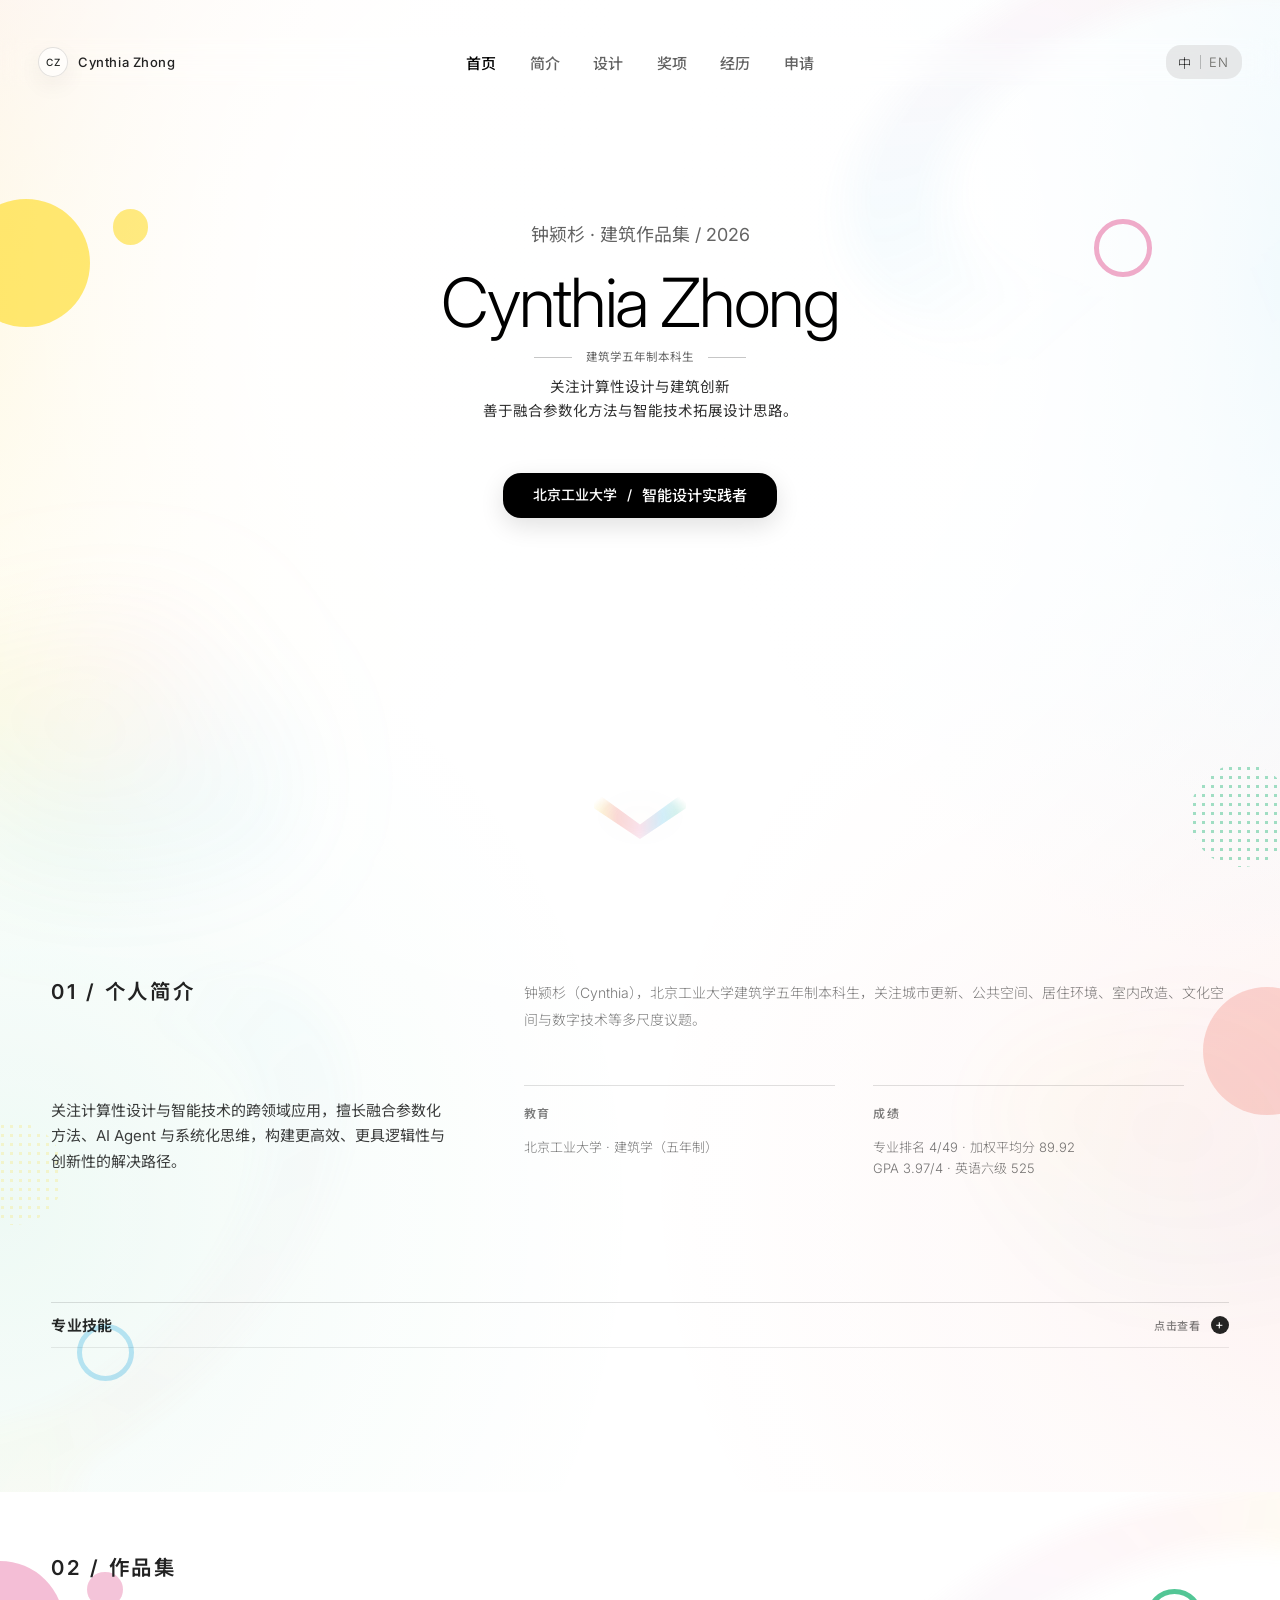
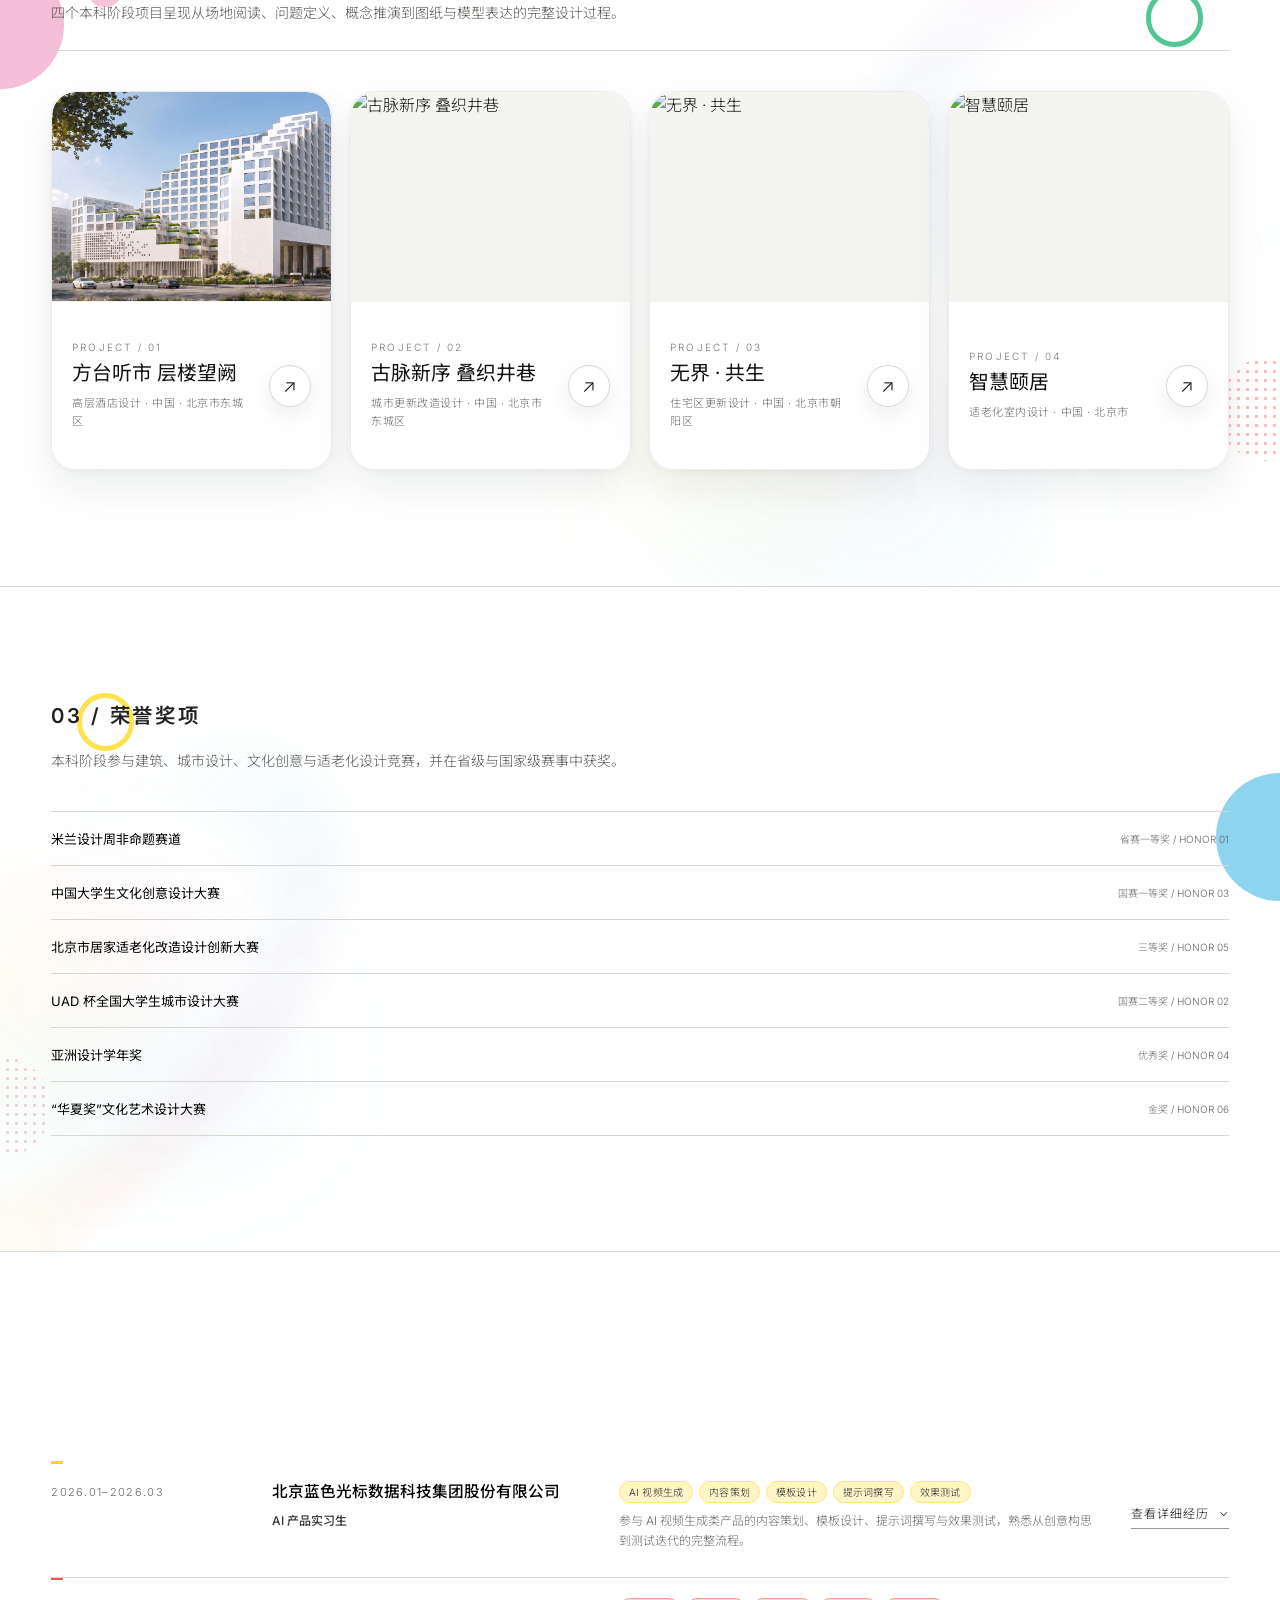
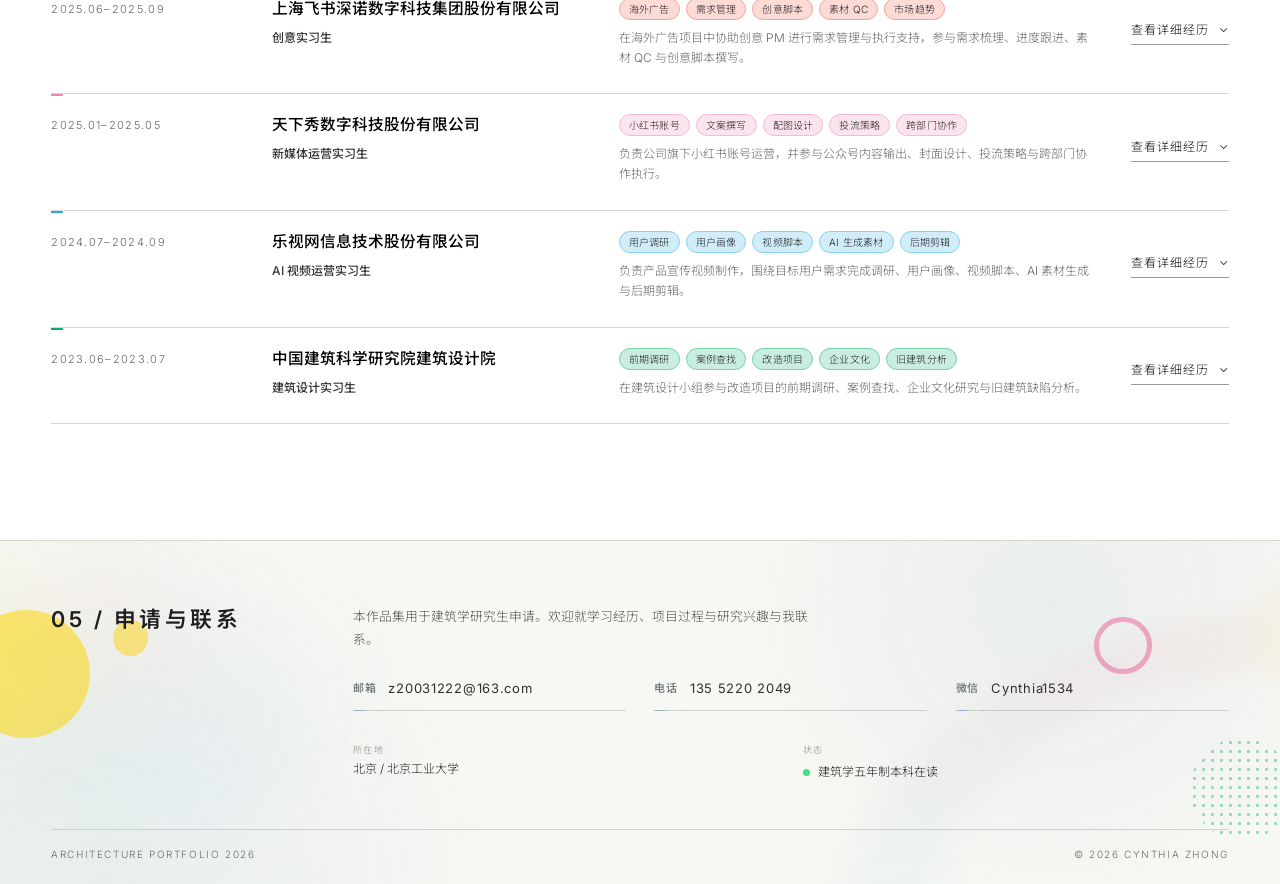
==== commit 066cea2e: "Adjust homepage typography and rotating labels" ====
--- a/index.html
+++ b/index.html
@@ -8,7 +8,7 @@
   <link rel="preconnect" href="https://fonts.googleapis.com">
   <link rel="preconnect" href="https://fonts.gstatic.com" crossorigin>
   <link href="https://fonts.googleapis.com/css2?family=Inter:wght@300;400;500;600&family=Instrument+Serif:ital@0;1&family=Noto+Sans+SC:wght@300;400;500&display=swap" rel="stylesheet">
-  <link rel="stylesheet" href="styles.css?v=162">
+  <link rel="stylesheet" href="styles.css?v=163">
 </head>
 <body data-page="home">
   <a class="skip-link" href="#main">Skip to content</a>
@@ -75,7 +75,7 @@
       <div class="hero-content">
         <p class="eyebrow reveal" data-i18n="hero.eyebrow">钟颍杉 · 建筑作品集 / 2026</p>
         <h1 class="hero-name font-display reveal">Cynthia Zhong</h1>
-        <p class="hero-role reveal"><span data-i18n="hero.rolePrefix">北京工业大学</span> / <em id="roleWord" class="font-display">计算性设计探索者</em></p>
+        <p class="hero-role reveal"><span data-i18n="hero.rolePrefix">北京工业大学</span> / <em id="roleWord" class="font-display">计算设计探索者</em></p>
         <p class="hero-copy reveal" data-i18n-html="hero.description"><span class="hero-copy-kicker">建筑学五年制本科生</span><span class="hero-copy-statement">关注计算性设计与建筑创新<br>善于融合参数化方法与智能技术拓展设计思路。</span></p>
       </div>
       <a class="scroll-cue" href="#about" aria-label="向下滚动到个人简介"><i></i></a>
@@ -177,7 +177,7 @@
     <div class="lightbox-caption"><strong id="lightboxTitle"></strong><span id="lightboxMeta"></span></div>
   </dialog>
 
-  <script src="content.js?v=49"></script>
+  <script src="content.js?v=50"></script>
   <script src="app.js?v=38"></script>
 </body>
 </html>
--- a/styles.css
+++ b/styles.css
@@ -11323,7 +11323,7 @@
 
 body[data-page="home"] .hero-copy-statement {
   color: #2f2f2f;
-  font-size: 13px;
+  font-size: 14.5px;
   font-weight: 400;
   line-height: 1.6;
   white-space: nowrap;
@@ -11349,7 +11349,7 @@
 
   body[data-page="home"] .hero-copy-statement {
     max-width: 360px;
-    font-size: clamp(12.5px, 2.65vw, 15px);
+    font-size: clamp(13.5px, 2.8vw, 16px);
     line-height: 1.6;
     white-space: normal;
   }
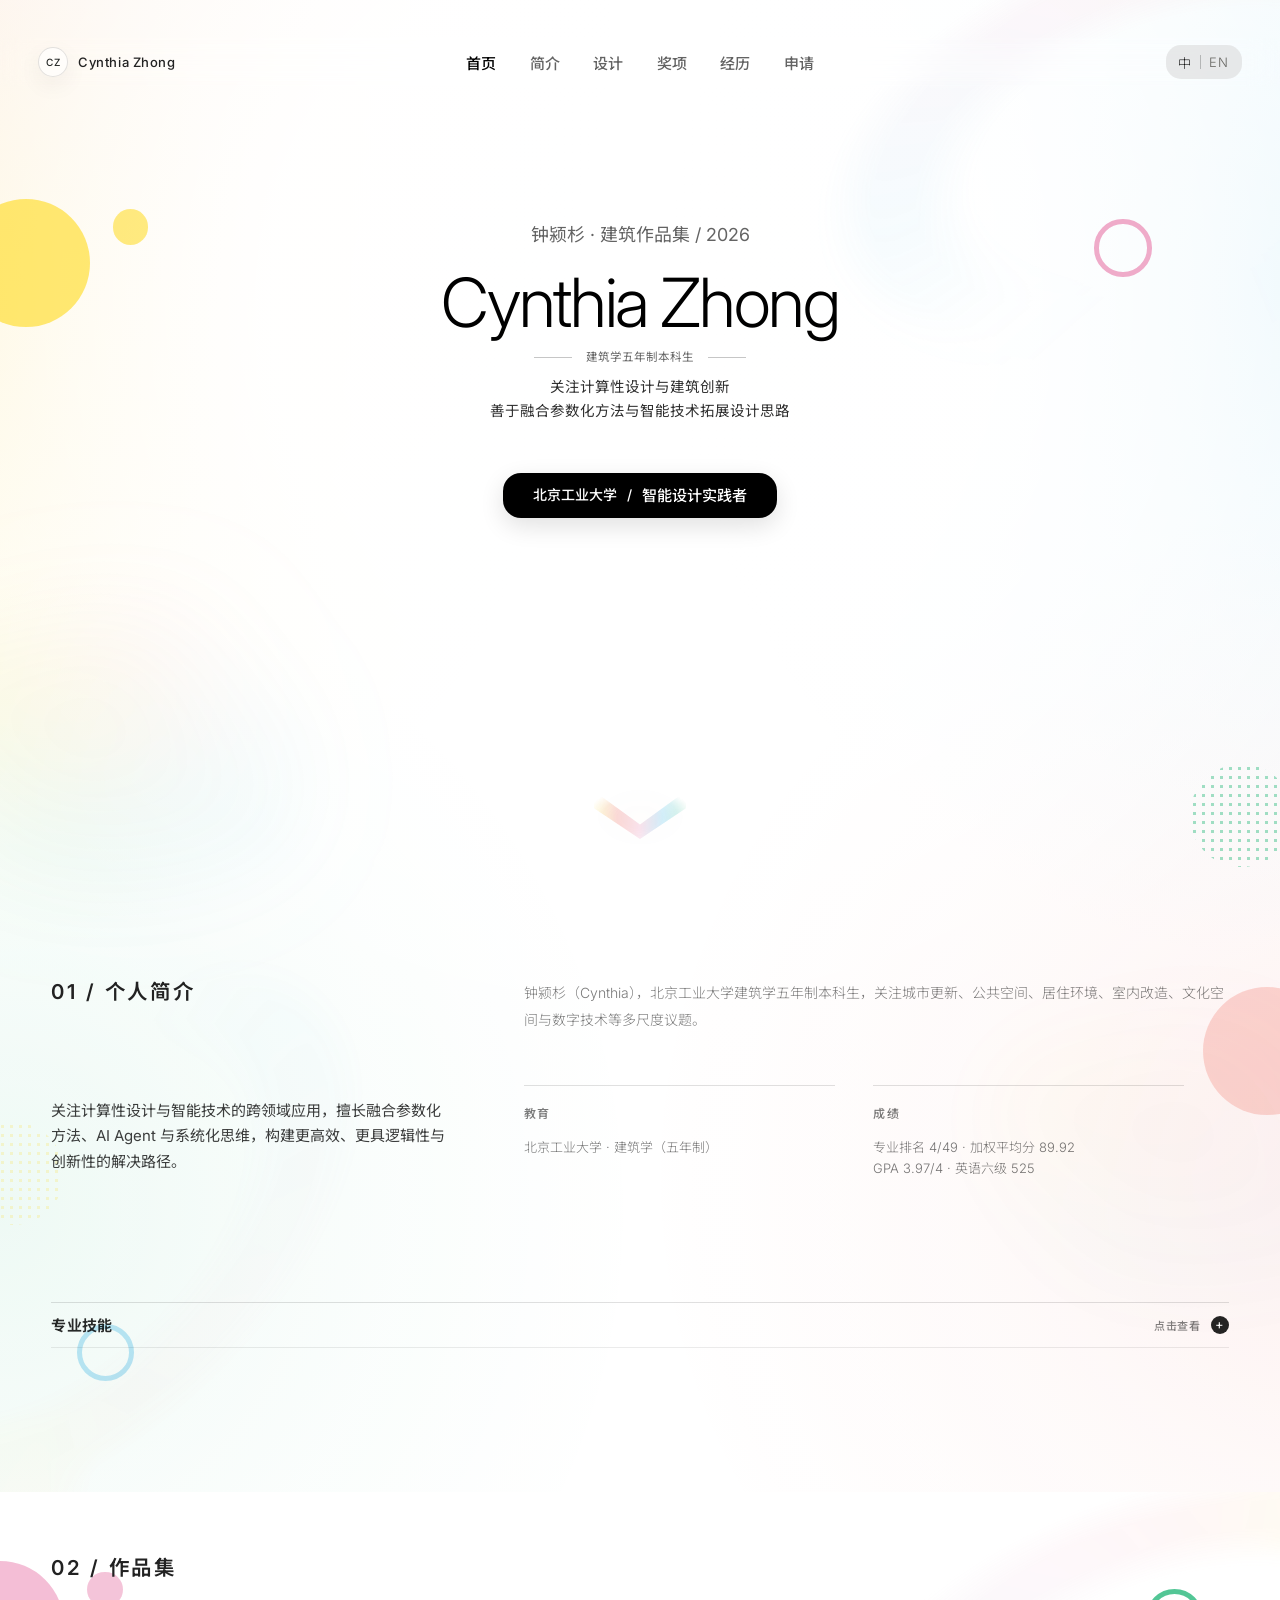
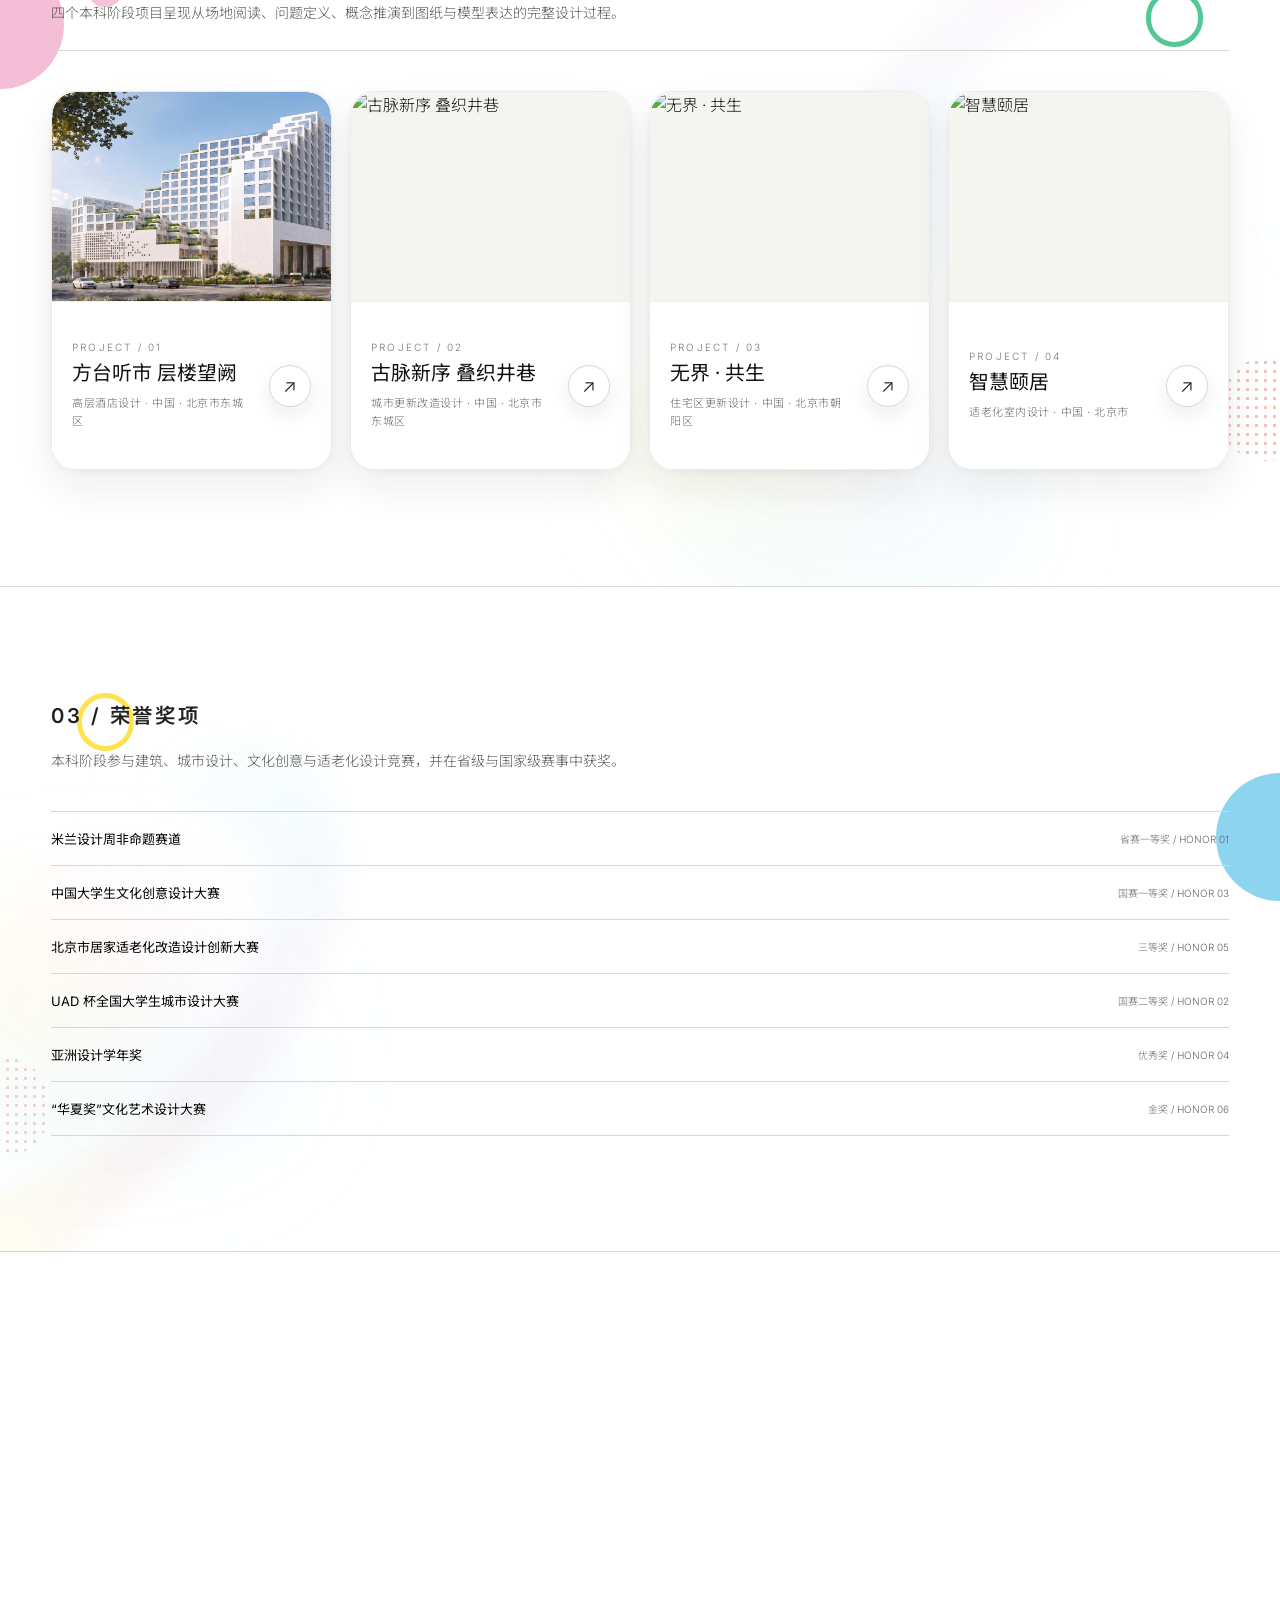
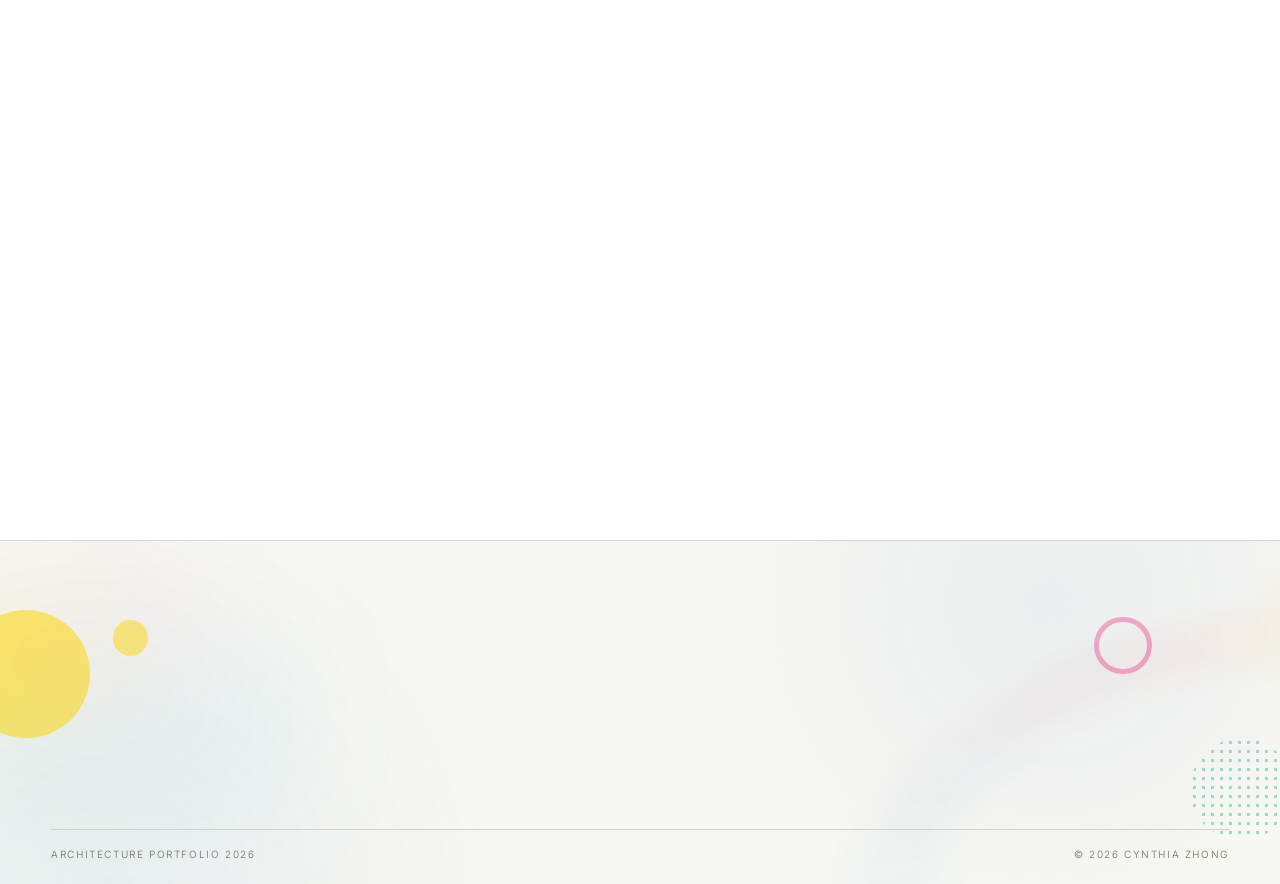
==== commit cc6e15b6: "Remove homepage statement punctuation" ====
--- a/index.html
+++ b/index.html
@@ -76,7 +76,7 @@
         <p class="eyebrow reveal" data-i18n="hero.eyebrow">钟颍杉 · 建筑作品集 / 2026</p>
         <h1 class="hero-name font-display reveal">Cynthia Zhong</h1>
         <p class="hero-role reveal"><span data-i18n="hero.rolePrefix">北京工业大学</span> / <em id="roleWord" class="font-display">计算设计探索者</em></p>
-        <p class="hero-copy reveal" data-i18n-html="hero.description"><span class="hero-copy-kicker">建筑学五年制本科生</span><span class="hero-copy-statement">关注计算性设计与建筑创新<br>善于融合参数化方法与智能技术拓展设计思路。</span></p>
+        <p class="hero-copy reveal" data-i18n-html="hero.description"><span class="hero-copy-kicker">建筑学五年制本科生</span><span class="hero-copy-statement">关注计算性设计与建筑创新<br>善于融合参数化方法与智能技术拓展设计思路</span></p>
       </div>
       <a class="scroll-cue" href="#about" aria-label="向下滚动到个人简介"><i></i></a>
     </section>
@@ -177,7 +177,7 @@
     <div class="lightbox-caption"><strong id="lightboxTitle"></strong><span id="lightboxMeta"></span></div>
   </dialog>
 
-  <script src="content.js?v=50"></script>
+  <script src="content.js?v=51"></script>
   <script src="app.js?v=38"></script>
 </body>
 </html>
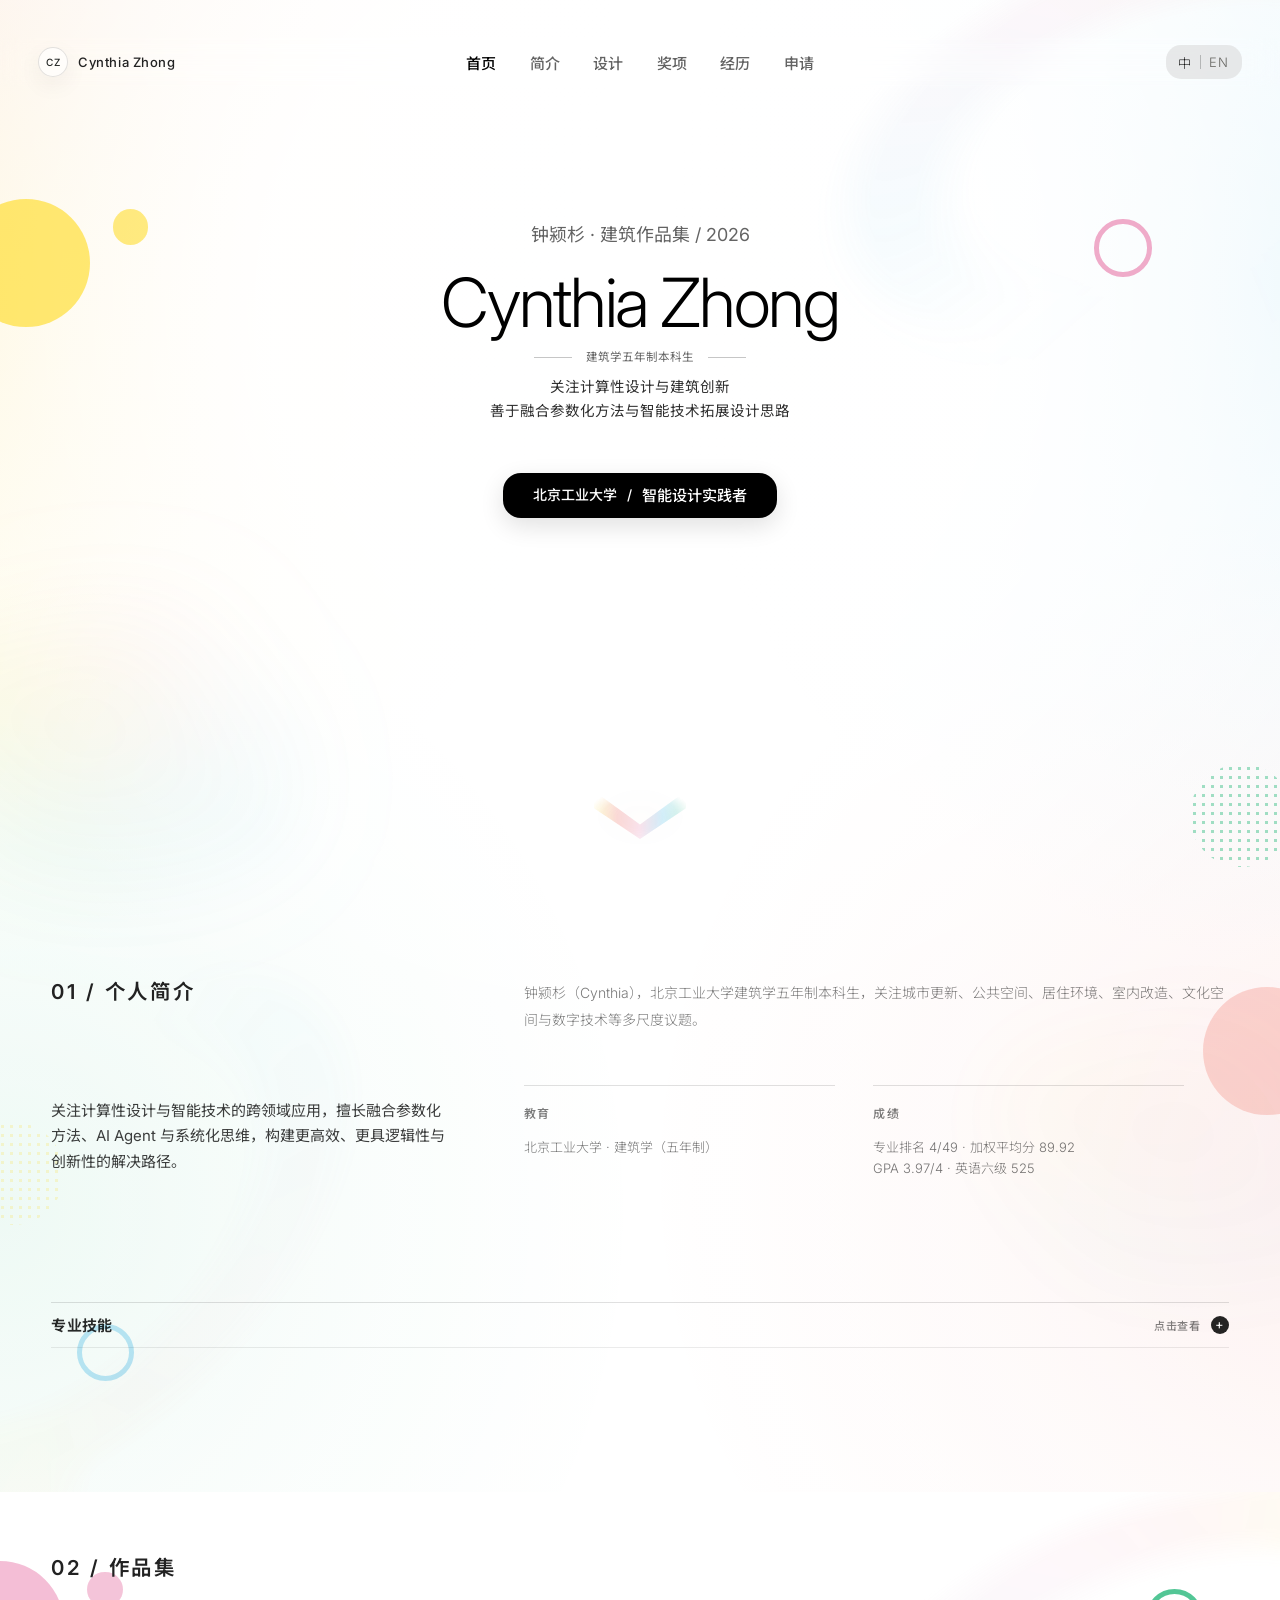
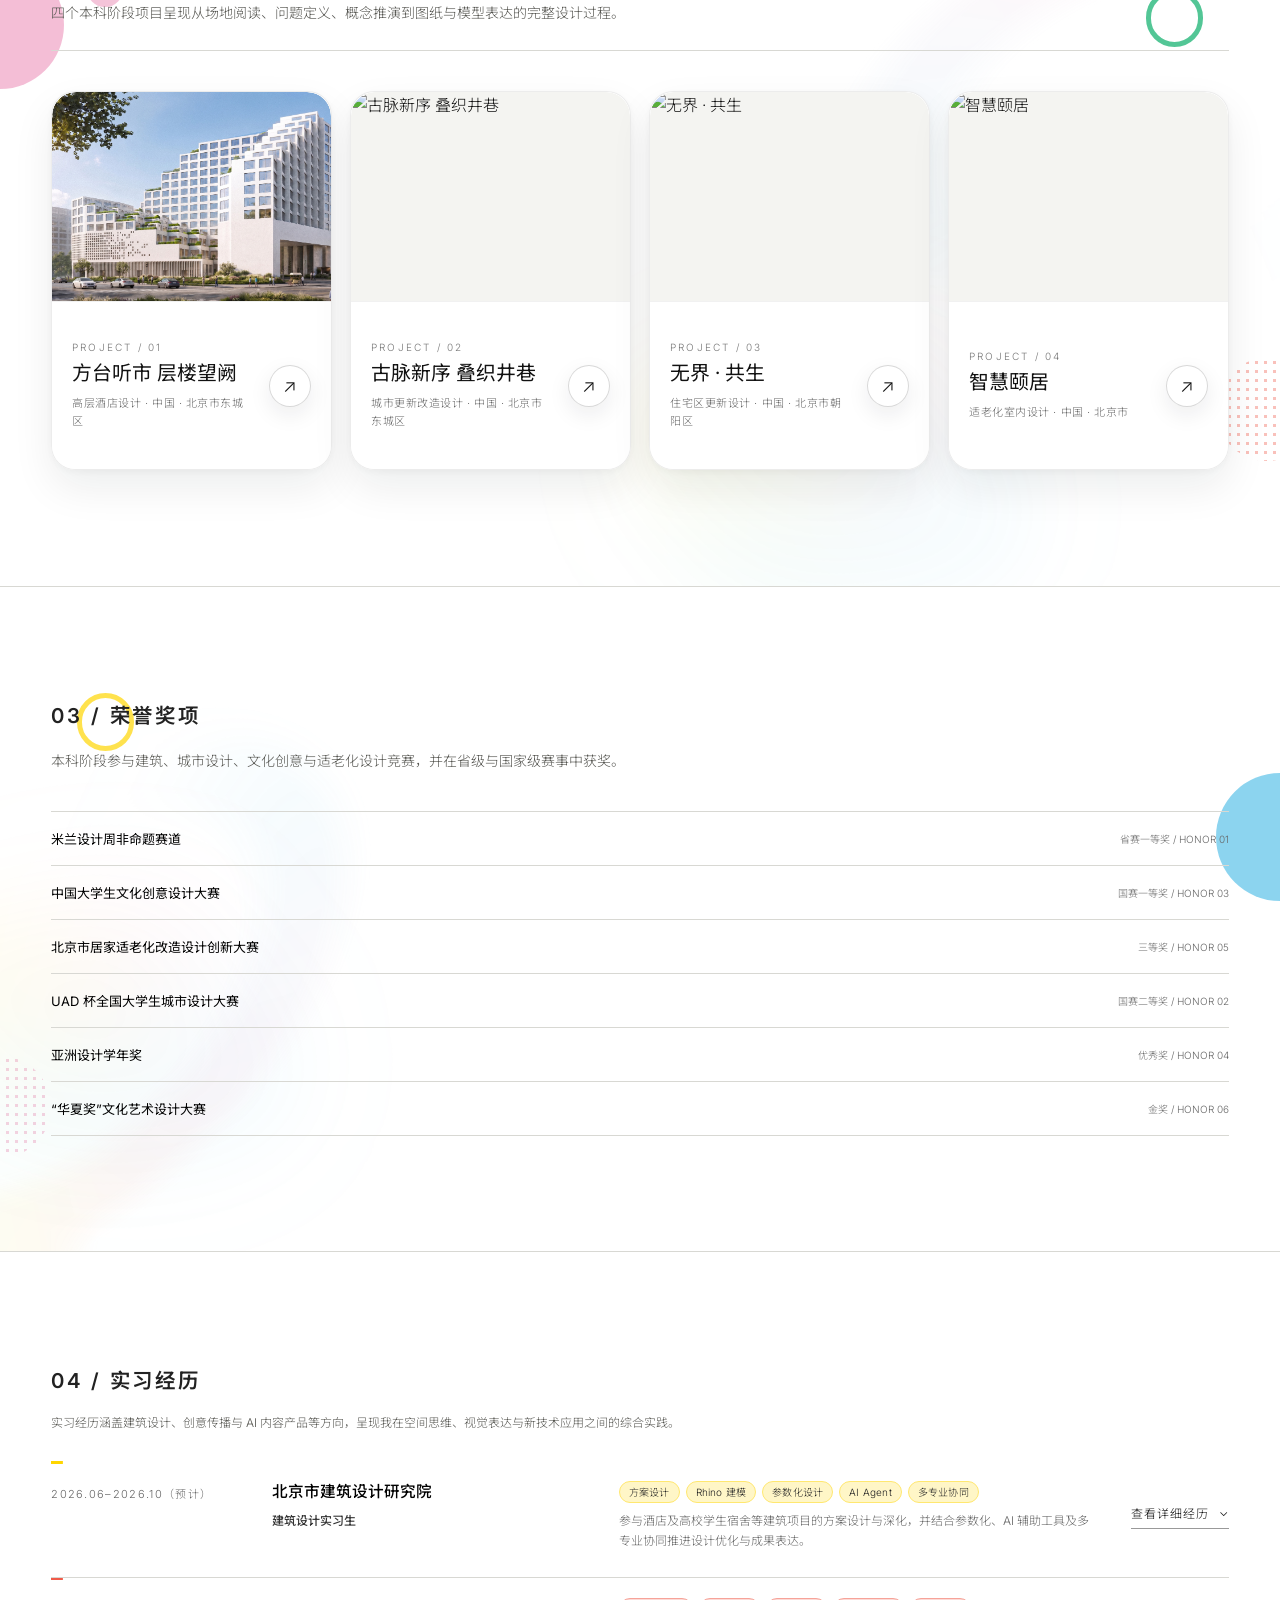
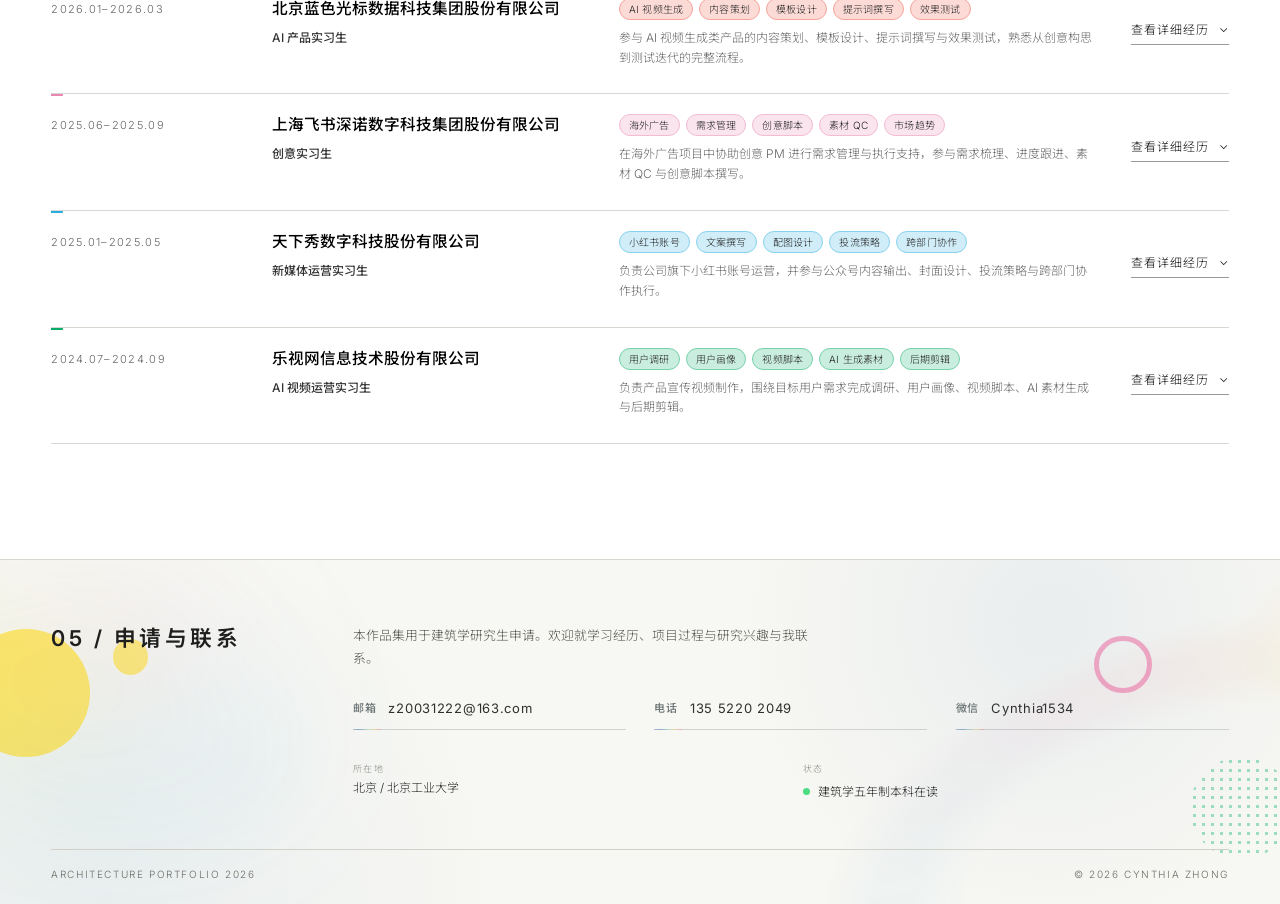
==== commit baa06479: "Update experience and professional skills" ====
--- a/index.html
+++ b/index.html
@@ -104,7 +104,7 @@
             <div class="skills-grid">
               <article>
                 <span class="mini-label" data-i18n="about.modelingLabel">建模与渲染</span>
-                <p data-i18n-html="about.modelingSkills">熟练运用 CAD、SU、Rhino、Revit 等建筑设计软件，能够进行 3D 建模和场景搭建。<br>掌握 Grasshopper 参数化设计，能够结合 Twinmotion 等渲染器输出高质量效果图。<br>能够灵活运用 Stable Diffusion、Nano Banana 等 AI 工具辅助设计推敲与表达。</p>
+                <p data-i18n-html="about.modelingSkills">• 熟练使用 <strong>ChatGPT / Codex、Gemini、Claude Code</strong> 等前沿生成式 AI 工具，具备 <strong>AI Agent 与 MCP 工作流应用能力</strong>；能够将 AI Agent 应用于资料检索与分析、设计研究、方案推演、参数化辅助、代码与脚本生成、软件操作、模型处理、图像生成与编辑、文本及汇报材料整理等任务，并根据设计需求组合不同模型与工具构建自动化工作流，提升建筑设计全过程的效率与迭代能力。<br>• 熟练运用 <strong>AutoCAD、SketchUp、Rhino、Revit</strong> 等建筑设计与建模软件，具备二维制图、三维建模、建筑体量推演及场景搭建能力。<br>• 熟练掌握 <strong>Grasshopper</strong> 参数化设计，可进行参数逻辑搭建、形体生成、立面控制及方案快速迭代。<br>• 熟练运用 <strong>Twinmotion</strong> 等建筑可视化工具，具备材质、灯光、场景搭建及建筑效果图表现能力。</p>
               </article>
               <article>
                 <span class="mini-label" data-i18n="about.graphicLabel">平面设计与视频制作</span>
@@ -177,7 +177,7 @@
     <div class="lightbox-caption"><strong id="lightboxTitle"></strong><span id="lightboxMeta"></span></div>
   </dialog>
 
-  <script src="content.js?v=51"></script>
-  <script src="app.js?v=38"></script>
+  <script src="content.js?v=54"></script>
+  <script src="app.js?v=39"></script>
 </body>
 </html>
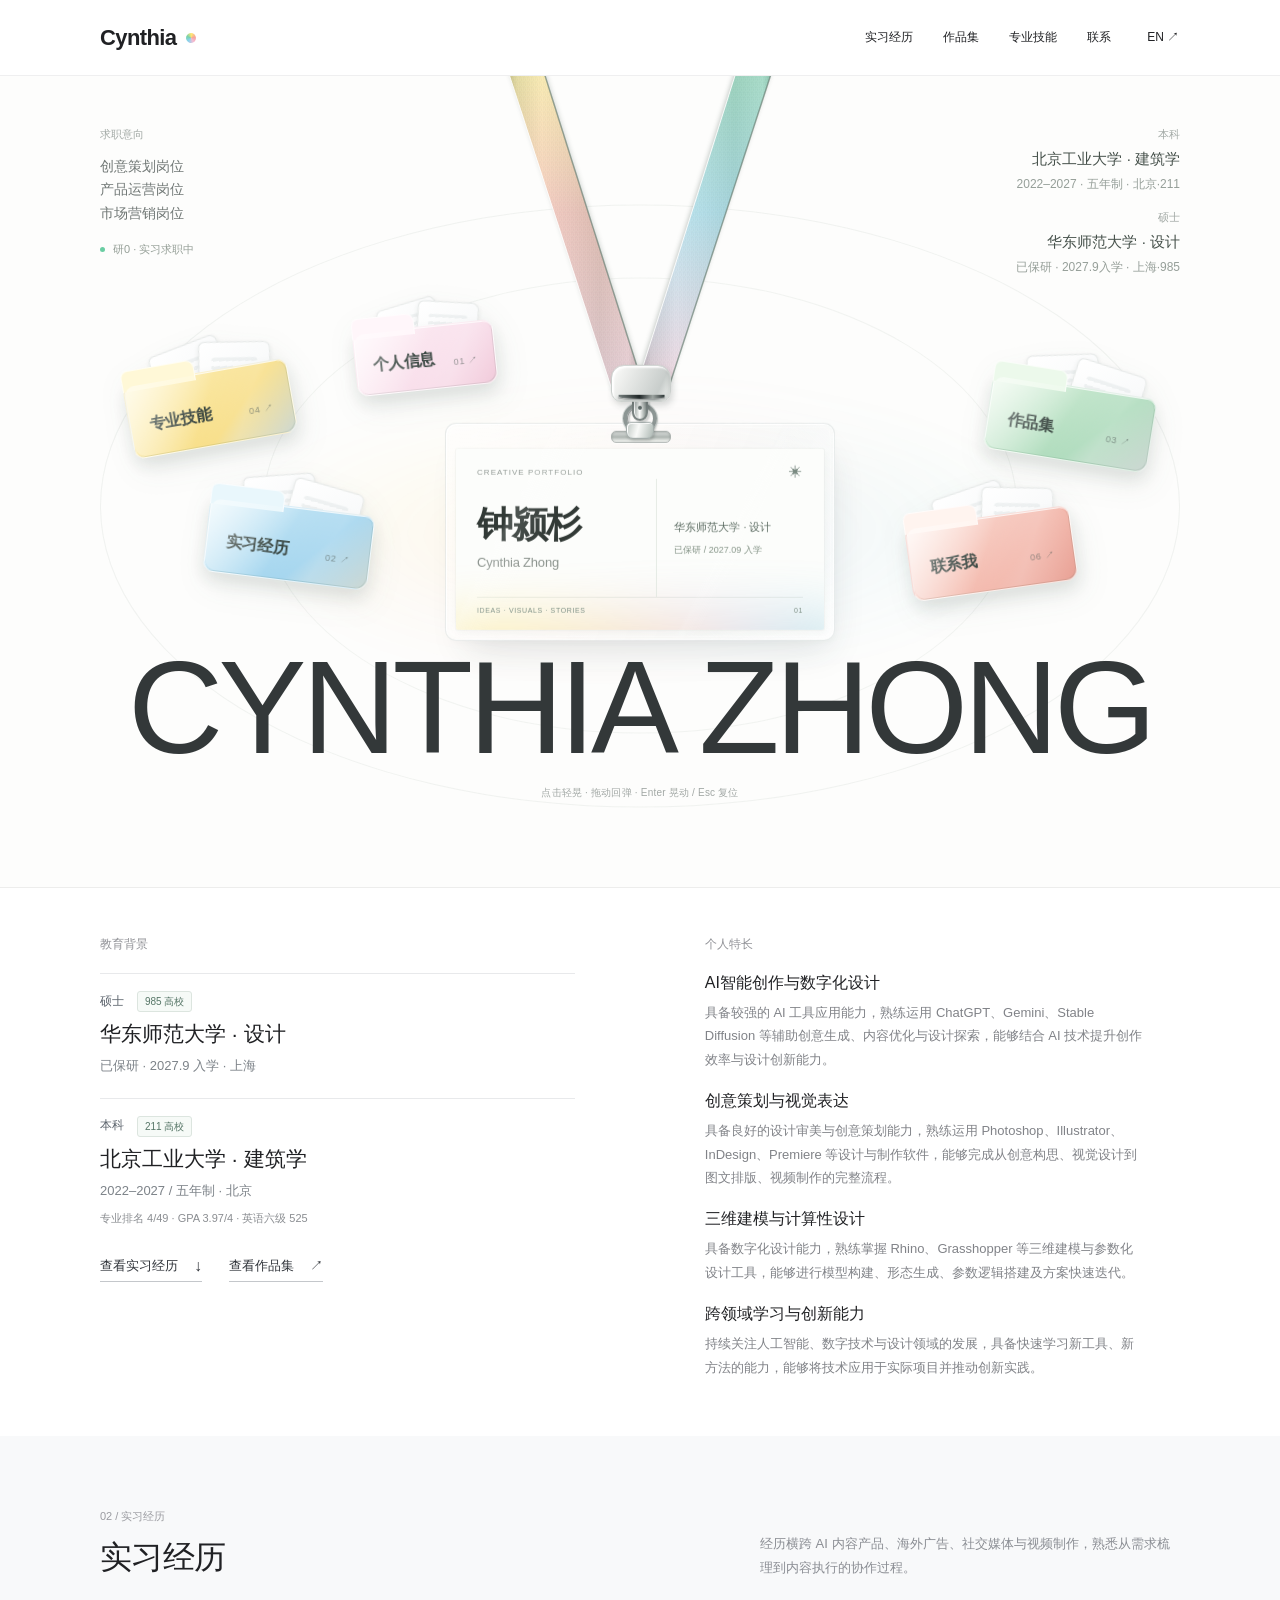
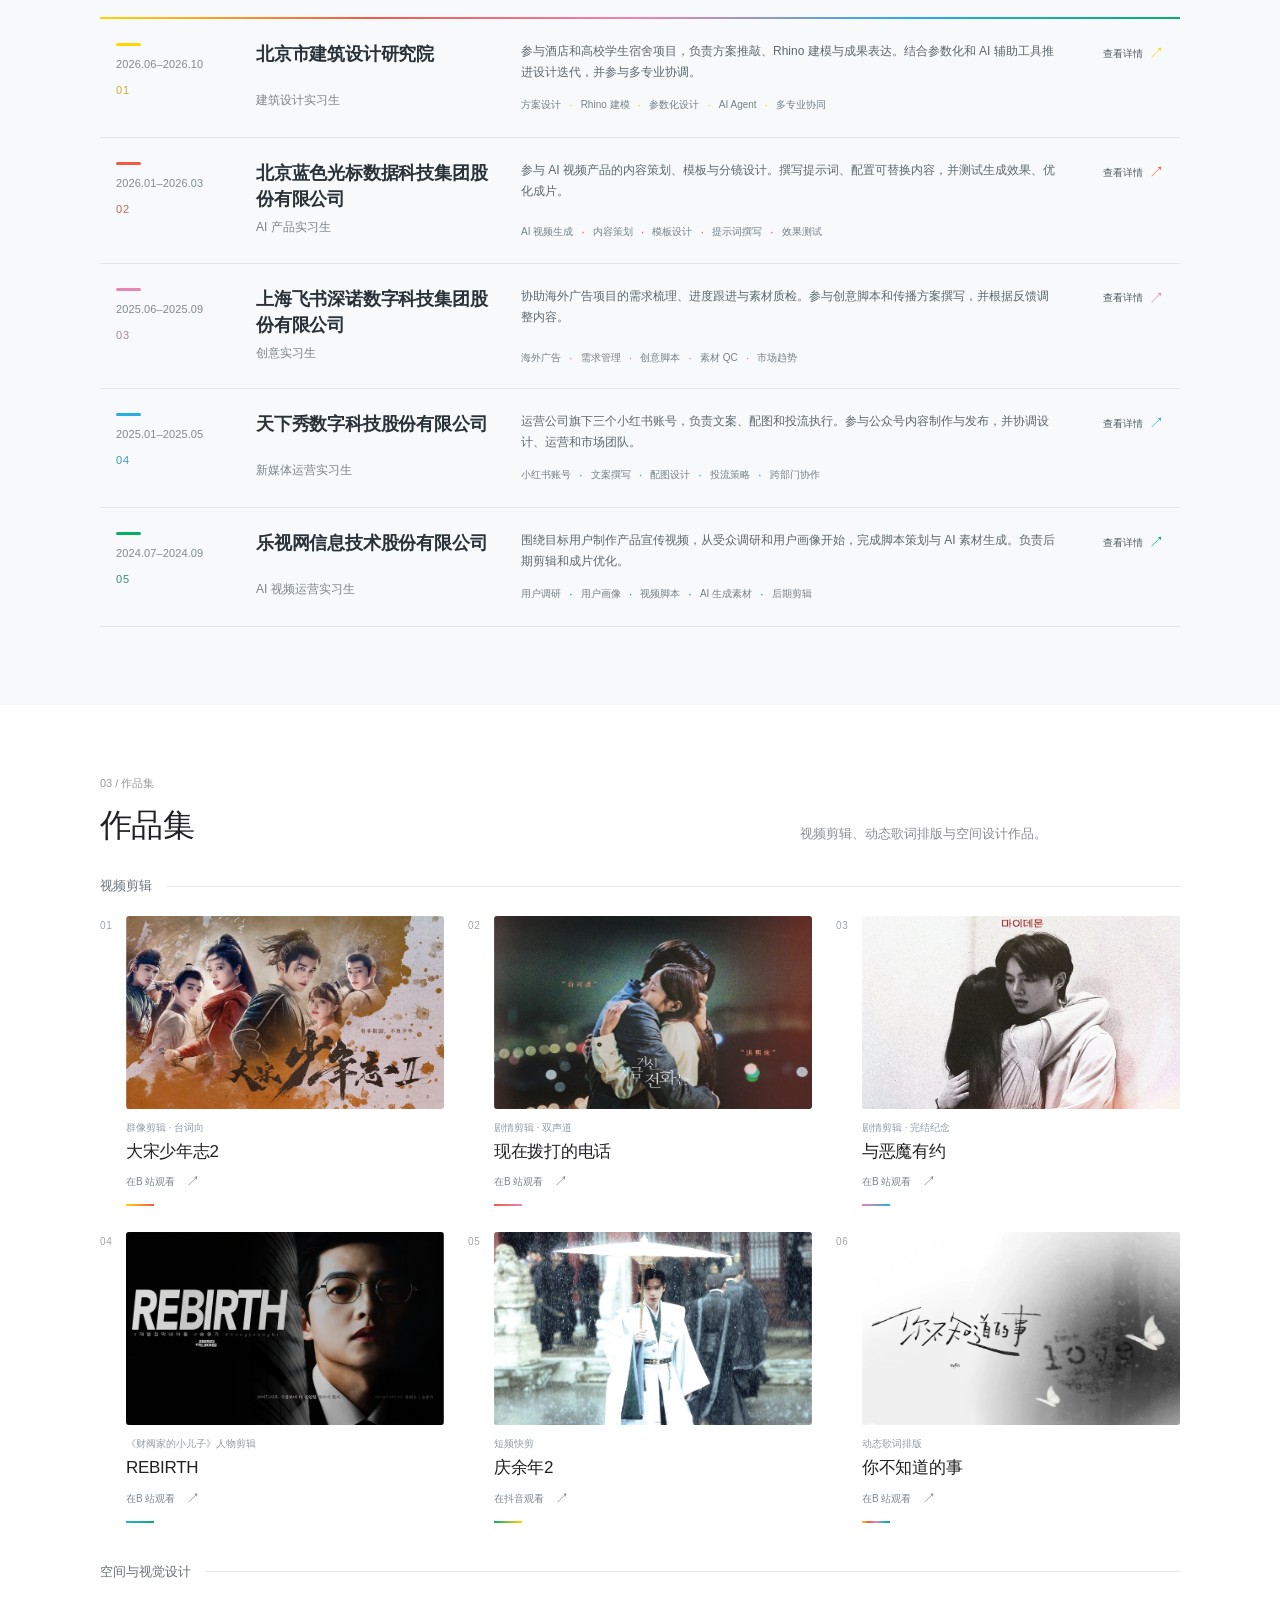
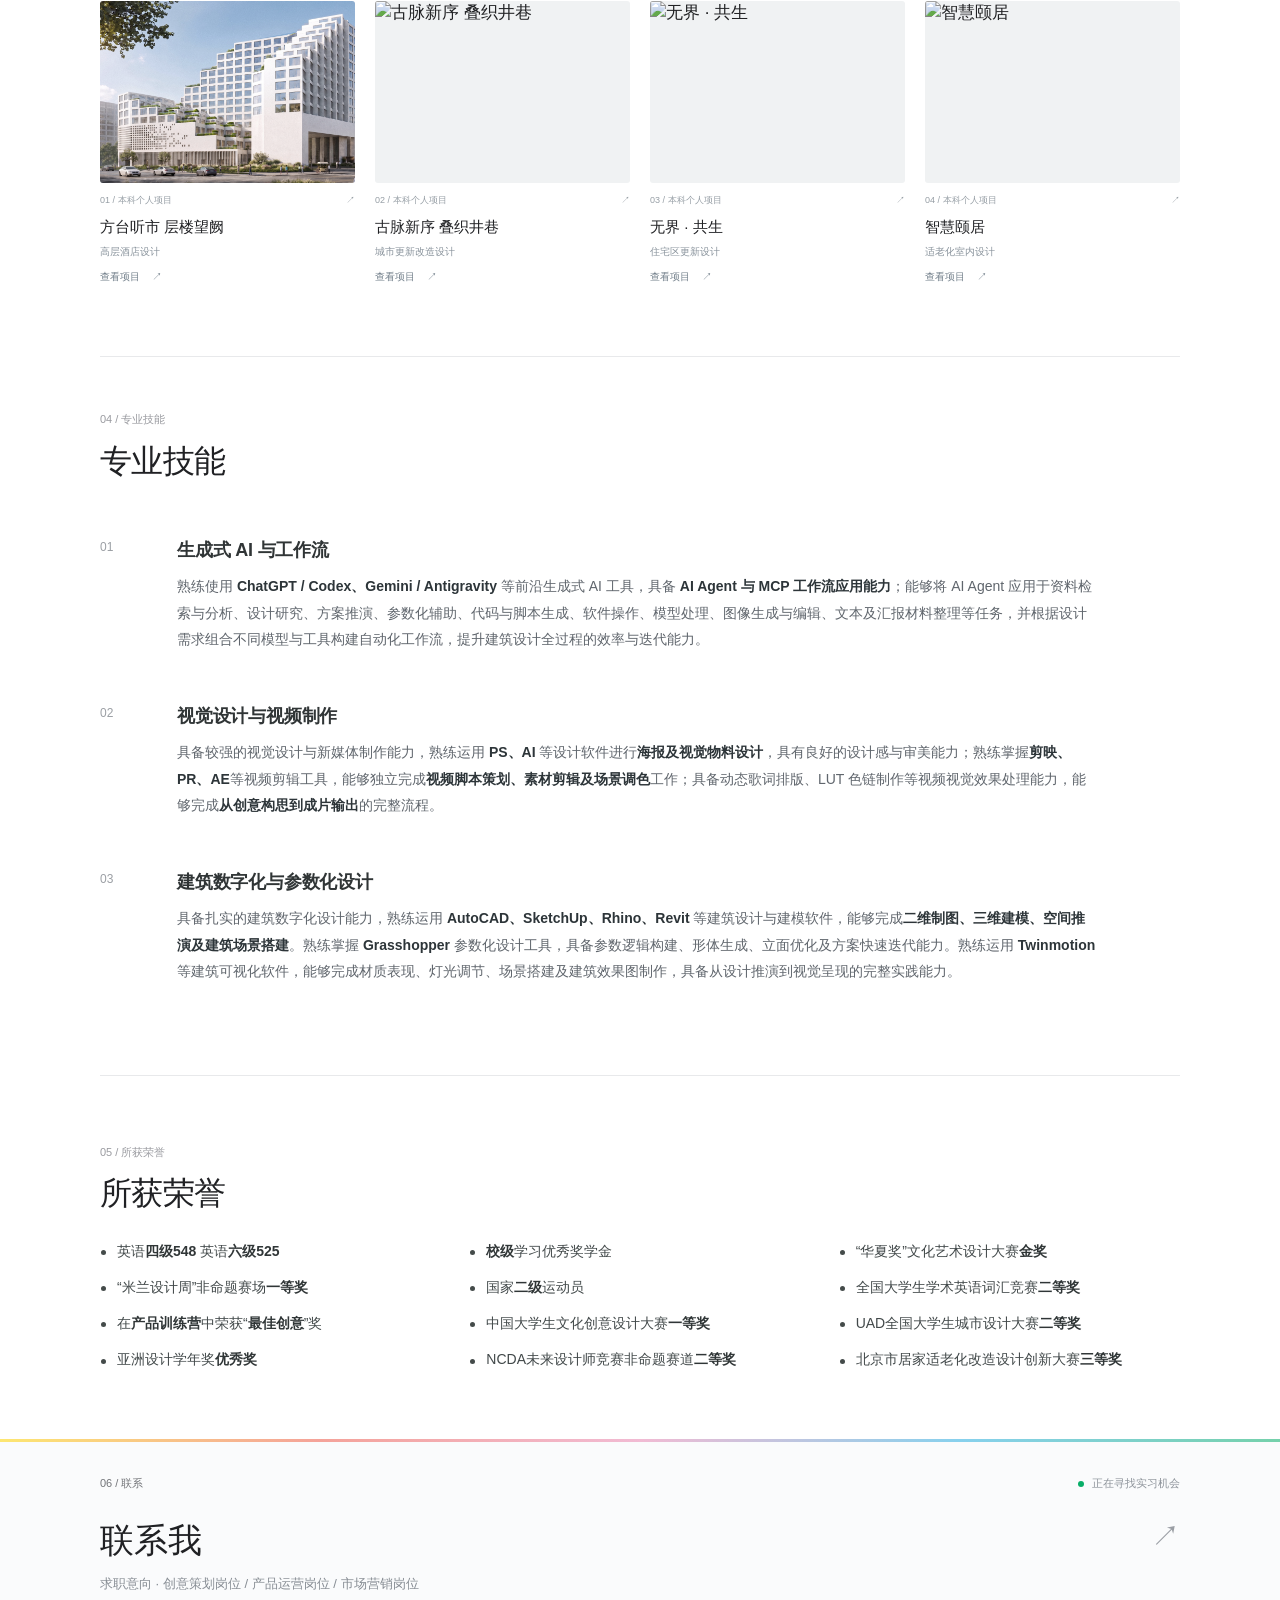
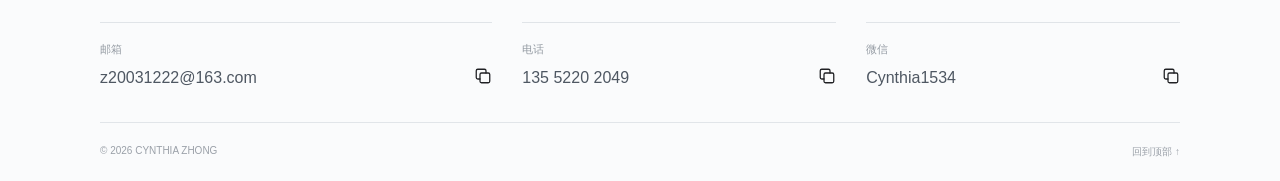
==== commit cd7eb697: "Update portfolio for internship applications" ====
--- a/index.html
+++ b/index.html
@@ -3,181 +3,116 @@
 <head>
   <meta charset="utf-8">
   <meta name="viewport" content="width=device-width, initial-scale=1">
-  <meta name="description" content="Cynthia Zhong Yingshan architecture portfolio for graduate school application.">
-  <title>Cynthia Zhong | Architecture Portfolio</title>
-  <link rel="preconnect" href="https://fonts.googleapis.com">
-  <link rel="preconnect" href="https://fonts.gstatic.com" crossorigin>
-  <link href="https://fonts.googleapis.com/css2?family=Inter:wght@300;400;500;600&family=Instrument+Serif:ital@0;1&family=Noto+Sans+SC:wght@300;400;500&display=swap" rel="stylesheet">
-  <link rel="stylesheet" href="styles.css?v=163">
+  <meta name="theme-color" content="#ffffff">
+  <meta name="description" content="钟颍杉 Cynthia 的创意策划、产品运营与市场营销实习求职作品集。研0，已保研至华东师范大学设计学院。">
+  <title>钟颍杉 Cynthia | 创意策划 · 产品运营 · 市场营销</title>
+  <link rel="stylesheet" href="career.css?v=3">
+  <link rel="stylesheet" href="career-gradient.css?v=12">
+  <link rel="stylesheet" href="badge-hero.css?v=28">
+  <link rel="stylesheet" href="portfolio-display.css?v=5">
+  <link rel="stylesheet" href="experience-cards.css?v=4">
 </head>
-<body data-page="home">
-  <a class="skip-link" href="#main">Skip to content</a>
-
-  <div class="loader" id="loader" aria-hidden="true">
-    <span class="loader-label">ARCHIVE / 2026</span>
-    <div class="loader-words font-display">
-      <span>Space</span><span>Material</span><span>Light</span>
-    </div>
-    <span class="loader-count font-display" id="loaderCount">000</span>
-    <span class="loader-progress"><i id="loaderBar"></i></span>
-  </div>
-
-  <header class="site-header" id="siteHeader">
-    <nav class="nav-shell" aria-label="Primary navigation">
-      <a class="brand" href="#home" aria-label="Cynthia Zhong home"><span class="brand-ring"></span><b class="font-display">CY</b></a>
-      <div class="nav-links">
-        <a href="#home" data-i18n="nav.home">首页</a>
-        <a href="#about" data-i18n="nav.about">简介</a>
-        <a href="#architecture" data-i18n="nav.architecture">设计</a>
-        <a href="#others" data-i18n="nav.others">奖项</a>
-        <a href="#experience" data-i18n="nav.experience">经历</a>
-        <a href="#contact" data-i18n="nav.contact">申请</a>
-      </div>
-      <button class="lang-toggle" type="button" data-lang-toggle aria-label="Switch language">
-        <span data-lang-option="zh">中</span><i></i><span data-lang-option="en">EN</span>
-      </button>
+<body class="career-page">
+  <a class="skip-link" href="#main" data-copy="skip">跳至正文</a>
+  <header class="site-header">
+    <a class="wordmark" href="#home" aria-label="Cynthia home">Cynthia<span class="brand-star" aria-hidden="true">✳</span></a>
+    <nav aria-label="Main navigation">
+      <a href="#experience" data-copy="navExperience">实习经历</a>
+      <a href="#architecture" data-copy="navPortfolio">作品集</a>
+      <a href="#about" data-copy="navAbout">专业技能</a>
+      <a href="#contact" data-copy="navContact">联系</a>
     </nav>
+    <button class="language-toggle" type="button" aria-label="Switch to English">EN <span aria-hidden="true">↗</span></button>
   </header>
 
   <main id="main">
-    <section class="hero" id="home">
-      <div class="hero-grid" aria-hidden="true"></div>
-      <div class="hero-shade" aria-hidden="true"></div>
-      <div class="hero-model" aria-hidden="true">
-        <div class="model-stage">
-          <div class="model-ground"></div>
-          <div class="model-building">
-            <span class="model-axis axis-a"></span>
-            <span class="model-axis axis-b"></span>
-            <span class="model-axis axis-c"></span>
-            <div class="mass mass-a">
-              <i class="face front"></i><i class="face back"></i><i class="face left"></i><i class="face right"></i><i class="face top"></i>
-            </div>
-            <div class="mass mass-b">
-              <i class="face front"></i><i class="face back"></i><i class="face left"></i><i class="face right"></i><i class="face top"></i>
-            </div>
-            <div class="mass mass-c">
-              <i class="face front"></i><i class="face back"></i><i class="face left"></i><i class="face right"></i><i class="face top"></i>
-            </div>
-            <div class="mass mass-d">
-              <i class="face front"></i><i class="face back"></i><i class="face left"></i><i class="face right"></i><i class="face top"></i>
-            </div>
-            <div class="mass mass-e accent-mass">
-              <i class="face front"></i><i class="face back"></i><i class="face left"></i><i class="face right"></i><i class="face top"></i>
-            </div>
+    <section class="profile-hero" id="home">
+      <div class="badge-hero">
+        <div class="hero-corner hero-corner-left"><p class="profile-label" data-copy="intentLabel">求职意向</p><p data-copy="badgeRoles">创意策划岗位<br>产品运营岗位<br>市场营销岗位</p></div>
+        <div class="hero-corner hero-corner-right">
+          <div class="hero-education-item"><p class="profile-label" data-copy="badgeUndergraduate">本科</p><strong><span class="school-name-full" data-copy="schoolBase">北京工业大学 · 建筑学</span><span class="school-name-short" data-copy="schoolBaseShort"></span></strong><small data-copy="badgeUndergradMeta">2022–2027 · 五年制 · 北京·211</small></div>
+          <div class="hero-education-item"><p class="profile-label" data-copy="badgeEducation">硕士</p><strong><span class="school-name-full" data-copy="schoolNext">华东师范大学 · 设计</span><span class="school-name-short" data-copy="schoolNextShort"></span></strong><small data-copy="badgeAdmission">已保研 · 2027.9入学 · 上海·985</small></div>
+        </div>
+        <p class="hero-availability" data-copy="status">研0 · 实习求职中</p>
+        <div class="folder-orbit-lines" aria-hidden="true"></div>
+        <a class="orbit-folder orbit-folder-profile" href="#personal-info"><span class="folder-papers" aria-hidden="true"><i></i><i></i></span><span class="folder-face"><span data-copy="orbitProfile">个人信息</span><small>01 ↗</small></span></a>
+        <a class="orbit-folder orbit-folder-experience" href="#experience"><span class="folder-papers" aria-hidden="true"><i></i><i></i></span><span class="folder-face"><span data-copy="orbitExperience">实习经历</span><small>02 ↗</small></span></a>
+        <a class="orbit-folder orbit-folder-portfolio" href="#architecture"><span class="folder-papers" aria-hidden="true"><i></i><i></i></span><span class="folder-face"><span data-copy="orbitPortfolio">作品集</span><small>03 ↗</small></span></a>
+        <a class="orbit-folder orbit-folder-skills" href="#about"><span class="folder-papers" aria-hidden="true"><i></i><i></i></span><span class="folder-face"><span data-copy="orbitSkills">专业技能</span><small>04 ↗</small></span></a>
+        <a class="orbit-folder orbit-folder-contact" href="#contact"><span class="folder-papers" aria-hidden="true"><i></i><i></i></span><span class="folder-face"><span data-copy="orbitContact">联系我</span><small>06 ↗</small></span></a>
+        <h1 class="badge-name" aria-label="钟颍杉 Cynthia Zhong">CYNTHIA ZHONG</h1>
+        <div class="badge-stage">
+          <svg class="badge-cord" aria-hidden="true" preserveAspectRatio="none"><defs>
+            <linearGradient id="lanyard-webbing" x1="0" y1="0" x2="1" y2="0"><stop offset="0%" stop-color="#9faeaa"/><stop offset="9%" stop-color="#dbe5de"/><stop offset="27%" stop-color="#f9fbf6"/><stop offset="48%" stop-color="#e9efe9"/><stop offset="70%" stop-color="#d4dfd6"/><stop offset="91%" stop-color="#e6eee7"/><stop offset="100%" stop-color="#a9b9af"/></linearGradient>
+            <linearGradient id="lanyard-left-color" x1="0" y1="0" x2="0" y2="1"><stop offset="0%" stop-color="#FFD600"/><stop offset="48%" stop-color="#F05A49"/><stop offset="100%" stop-color="#EA86B2"/></linearGradient>
+            <linearGradient id="lanyard-right-color" x1="0" y1="0" x2="0" y2="1"><stop offset="0%" stop-color="#08AE68"/><stop offset="48%" stop-color="#29AEE1"/><stop offset="100%" stop-color="#EA86B2"/></linearGradient>
+            <pattern id="lanyard-fabric" width="4" height="5" patternUnits="userSpaceOnUse"><path d="M0 0.6H4M0 2.4H4M0 4.2H4" stroke="#f9fbf8" stroke-opacity=".2" stroke-width=".48"/><path d="M.6 0L1.8 5M3 0L4.2 5" stroke="#080d0e" stroke-opacity=".11" stroke-width=".42"/></pattern>
+          </defs>
+          <g class="band-left"><path class="band-shadow"/><path class="band-base"/><path class="band-color"/><path class="band-fabric"/><path class="band-edge-light"/><path class="band-edge-dark"/></g>
+          <g class="band-right"><path class="band-shadow"/><path class="band-base"/><path class="band-color"/><path class="band-fabric"/><path class="band-edge-light"/><path class="band-edge-dark"/></g>
+          </svg>
+          <button class="badge-sleeve" type="button" aria-describedby="badgeHelp">
+            <span class="badge-clip" aria-hidden="true"><span class="clip-ring"></span><span class="clip-swivel"></span><span class="clip-anchor"></span></span>
+            <span class="badge-paper"><span class="badge-paper-top"><span>CREATIVE PORTFOLIO</span><span class="badge-symbol" aria-hidden="true">✳</span></span>
+              <span class="badge-main"><span class="badge-identity"><span class="badge-cn">钟颍杉</span><span class="badge-en">Cynthia Zhong</span></span><span class="badge-paper-bottom"><span class="badge-school" data-copy="badgeSchool">华东师范大学 · 设计</span><span class="badge-date" data-copy="badgeDate">已保研 / 2027.09 入学</span></span></span>
+              <span class="badge-footer"><span class="badge-spectrum" aria-hidden="true"></span><span class="badge-id"><span>IDEAS · VISUALS · STORIES</span><span>01</span></span></span>
+            </span>
+          </button>
+        </div>
+        <p class="badge-hint" id="badgeHelp" data-copy="badgeHelp">点击轻晃 · 拖动回弹 · Enter 晃动 / Esc 复位</p>
+      </div>
+      <div class="profile-intro page-shell" id="personal-info">
+        <div class="profile-education">
+          <p class="profile-label" data-copy="educationLabel">教育背景</p>
+          <div class="education-entry">
+            <div class="education-entry-heading"><span data-copy="badgeEducation">硕士</span><span class="education-tier" data-copy="graduateTier">985 高校</span></div>
+            <strong data-copy="schoolNext">华东师范大学 · 设计</strong>
+            <p data-copy="profileAdmission">已保研 · 2027.9 入学 · 上海</p>
           </div>
-          <div class="model-orbit">
-            <i></i><i></i><i></i><i></i><i></i>
+          <div class="education-entry">
+            <div class="education-entry-heading"><span data-copy="badgeUndergraduate">本科</span><span class="education-tier" data-copy="undergraduateTier">211 高校</span></div>
+            <strong data-copy="schoolBase">北京工业大学 · 建筑学</strong>
+            <p data-copy="undergraduateMeta">2022–2027 / 五年制 · 北京</p>
+            <small data-copy="academic">专业排名 4/49 · GPA 3.97/4 · 英语六级 525</small>
           </div>
+          <div class="profile-actions"><a class="button profile-primary" href="#experience"><span data-copy="profileExperience">查看实习经历</span><span aria-hidden="true">↓</span></a><a class="text-link" href="#architecture"><span data-copy="profilePortfolio">查看作品集</span><span aria-hidden="true">↗</span></a></div>
         </div>
-      </div>
-      <div class="hero-corner-card" aria-hidden="true"><span></span></div>
-      <div class="hero-content">
-        <p class="eyebrow reveal" data-i18n="hero.eyebrow">钟颍杉 · 建筑作品集 / 2026</p>
-        <h1 class="hero-name font-display reveal">Cynthia Zhong</h1>
-        <p class="hero-role reveal"><span data-i18n="hero.rolePrefix">北京工业大学</span> / <em id="roleWord" class="font-display">计算设计探索者</em></p>
-        <p class="hero-copy reveal" data-i18n-html="hero.description"><span class="hero-copy-kicker">建筑学五年制本科生</span><span class="hero-copy-statement">关注计算性设计与建筑创新<br>善于融合参数化方法与智能技术拓展设计思路</span></p>
-      </div>
-      <a class="scroll-cue" href="#about" aria-label="向下滚动到个人简介"><i></i></a>
-    </section>
-
-    <section class="about section" id="about">
-      <div class="container">
-        <header class="section-heading reveal">
-          <div><p class="eyebrow" data-i18n="about.eyebrow">01 / 个人简介</p><h2 data-i18n-html="about.title">从问题出发<br><em class="font-display">以空间回应</em></h2></div>
-          <p data-i18n="about.lede">我希望申请建筑学研究生项目，继续研究公共空间、既有城市与材料建造之间的关系，并发展更严谨的设计方法。</p>
-        </header>
-
-        <div class="about-layout">
-          <div class="about-copy reveal">
-            <p class="about-statement" data-i18n="about.statement">关注计算性设计与智能技术的跨领域应用，擅长融合参数化方法、AI Agent 与系统化思维，构建更高效、更具逻辑性与创新性的解决路径。</p>
-            <div class="bio-columns">
-              <div><span class="mini-label" data-i18n="about.educationLabel">教育</span><p data-i18n-html="about.education">建筑学硕士 · 同济大学<br>建筑学学士 · 东南大学</p></div>
-              <div><span class="mini-label" data-i18n="about.experienceLabel">经历</span><p data-i18n-html="about.experience">建筑设计 / 城市研究<br>展览策划 / 视觉叙事</p></div>
-            </div>
-          </div>
-          <details class="about-skills reveal">
-            <summary class="skills-trigger">
-              <span data-i18n="about.skillsTitle">专业技能</span>
-              <small data-i18n="about.skillsButton">点击查看</small>
-            </summary>
-            <div class="skills-grid">
-              <article>
-                <span class="mini-label" data-i18n="about.modelingLabel">建模与渲染</span>
-                <p data-i18n-html="about.modelingSkills">• 熟练使用 <strong>ChatGPT / Codex、Gemini、Claude Code</strong> 等前沿生成式 AI 工具，具备 <strong>AI Agent 与 MCP 工作流应用能力</strong>；能够将 AI Agent 应用于资料检索与分析、设计研究、方案推演、参数化辅助、代码与脚本生成、软件操作、模型处理、图像生成与编辑、文本及汇报材料整理等任务，并根据设计需求组合不同模型与工具构建自动化工作流，提升建筑设计全过程的效率与迭代能力。<br>• 熟练运用 <strong>AutoCAD、SketchUp、Rhino、Revit</strong> 等建筑设计与建模软件，具备二维制图、三维建模、建筑体量推演及场景搭建能力。<br>• 熟练掌握 <strong>Grasshopper</strong> 参数化设计，可进行参数逻辑搭建、形体生成、立面控制及方案快速迭代。<br>• 熟练运用 <strong>Twinmotion</strong> 等建筑可视化工具，具备材质、灯光、场景搭建及建筑效果图表现能力。</p>
-              </article>
-              <article>
-                <span class="mini-label" data-i18n="about.graphicLabel">平面设计与视频制作</span>
-                <p data-i18n-html="about.graphicSkills">能够运用 PS、AI 制作海报与作品集图面，具备良好的版式审美和视觉表达能力。<br>熟练运用剪映、PR、AE 等剪辑软件，能够完成脚本撰写、画面调色、动态歌词排版与视频输出。</p>
-              </article>
-            </div>
-          </details>
+        <div class="profile-strengths"><p class="profile-label" data-copy="strengthsLabel">个人特长</p>
+          <article><h2 data-copy="strength1Title">AI智能创作与数字化设计</h2><p data-copy="strength1Body">具备较强的 AI 工具应用能力，熟练运用 ChatGPT、Gemini、Stable Diffusion 等辅助创意生成、内容优化与设计探索，能够结合 AI 技术提升创作效率与设计创新能力。</p></article>
+          <article><h2 data-copy="strength2Title">创意策划与视觉表达</h2><p data-copy="strength2Body">具备良好的设计审美与创意策划能力，熟练运用 Photoshop、Illustrator、InDesign、Premiere 等设计与制作软件，能够完成从创意构思、视觉设计到图文排版、视频制作的完整流程。</p></article>
+          <article><h2 data-copy="strength3Title">三维建模与计算性设计</h2><p data-copy="strength3Body">具备数字化设计能力，熟练掌握 Rhino、Grasshopper 等三维建模与参数化设计工具，能够进行模型构建、形态生成、参数逻辑搭建及方案快速迭代。</p></article>
+          <article><h2 data-copy="strength4Title">跨领域学习与创新能力</h2><p data-copy="strength4Body">持续关注人工智能、数字技术与设计领域的发展，具备快速学习新工具、新方法的能力，能够将技术应用于实际项目并推动创新实践。</p></article>
         </div>
-
       </div>
     </section>
 
-    <section class="architecture section" id="architecture">
-      <div class="container">
-        <header class="section-heading reveal">
-          <div><p class="eyebrow" data-i18n="projects.eyebrow">02 / 作品集</p><h2 data-i18n-html="projects.title">设计<em class="font-display">研究选集</em></h2></div>
-          <p data-i18n="projects.lede">四个本科阶段项目呈现从场地阅读、问题定义、概念推演到图纸与模型表达的完整设计过程。</p>
-        </header>
-        <div class="project-grid" id="projectGrid"></div>
-      </div>
+    <section class="section experience-section" id="experience"><div class="page-shell">
+      <div class="section-heading"><div><p class="eyebrow" data-copy="experienceEyebrow">02 / 实习经历</p><h2 data-copy="experienceTitle">在真实项目里，积累手感。</h2></div><p class="section-intro" data-copy="experienceIntro">经历横跨 AI 内容产品、海外广告、社交媒体与视频制作，熟悉从需求梳理到内容执行的协作过程。</p></div>
+      <div class="experience-list" id="experienceList"></div>
+    </div></section>
+
+    <section class="section visuals-section page-shell" id="architecture">
+      <div class="section-heading"><div><p class="eyebrow" data-copy="visualEyebrow">03 / 作品集</p><h2 data-copy="visualTitle">另一种表达方式。</h2></div><p class="section-intro" data-copy="visualIntro">本科阶段的四个个人设计项目，记录我的研究方法、视觉组织与叙事表达。点击查看完整图面。</p></div>
+      <h3 class="portfolio-group-heading" data-copy="videoHeading">视频剪辑</h3>
+      <div class="video-grid" id="videoGrid"></div>
+      <h3 class="portfolio-group-heading spatial-group-heading" data-copy="spatialHeading">空间与视觉设计</h3>
+      <div class="visual-grid" id="visualGrid"></div>
     </section>
 
-    <section class="others" id="others">
-      <div class="others-pin">
-        <div class="container others-intro">
-          <p class="eyebrow" data-i18n="others.eyebrow">03 / 补充实践</p>
-          <h2 data-i18n-html="others.title">观察、制作<br><em class="font-display">与视觉实验</em></h2>
-          <p data-i18n="others.lede">摄影、平面与装置练习补充了我的建筑训练，也记录了我对构图、光线、材料与空间知觉的持续兴趣。</p>
-        </div>
-      </div>
-      <div class="others-columns" id="othersGrid"></div>
+    <section class="section page-shell" id="about">
+      <div class="section-heading"><div><p class="eyebrow" data-copy="aboutEyebrow">04 / 专业技能</p><h2 data-copy="skillsTitle">专业技能</h2></div></div><div class="capabilities" id="capabilities"></div>
     </section>
 
-    <section class="experience section" id="experience">
-      <div class="container">
-        <header class="section-heading reveal">
-          <div><p class="eyebrow" data-i18n="experience.eyebrow">04 / 实习经历</p></div>
-          <p data-i18n="experience.lede">实习经历涵盖建筑设计、创意传播与 AI 内容产品等方向，呈现我在空间思维、视觉表达与新技术应用之间的综合实践。</p>
-        </header>
-        <div class="experience-list" id="experienceList"></div>
-      </div>
+    <section class="section page-shell honors-section" id="honors" aria-labelledby="honorsHeading">
+      <div class="section-heading"><div><p class="eyebrow" data-copy="honorsEyebrow">05 / 所获荣誉</p><h2 id="honorsHeading" data-copy="honorsTitle">所获荣誉</h2></div></div>
+      <ul class="honor-list" id="honorList"></ul>
     </section>
 
-    <section class="contact" id="contact">
-      <div class="contact-art" data-art="contact" aria-hidden="true"></div>
-      <div class="contact-overlay" aria-hidden="true"></div>
-      <div class="contact-marquee" aria-hidden="true"><div id="marqueeTrack"></div></div>
-      <div class="container contact-content reveal">
-        <p class="eyebrow" data-i18n="contact.eyebrow">05 / 申请与联系</p>
-        <h2 data-i18n-html="contact.title">继续学习<br><em class="font-display">继续提问</em></h2>
-        <p data-i18n="contact.lede">本作品集用于建筑学研究生申请。欢迎就学习经历、项目过程与研究兴趣与我联系。</p>
-        <a class="email-link" href="mailto:z20031222@163.com"><span class="contact-label">邮箱</span><span class="contact-text">z20031222@163.com</span></a>
-        <a class="phone-link" href="tel:13552202049"><span class="contact-label">电话</span><span class="contact-text">135 5220 2049</span></a>
-        <span class="wechat-link"><span class="contact-label">微信</span><span class="contact-text">Cynthia1534</span></span>
-        <div class="contact-meta">
-          <div><span class="mini-label" data-i18n="contact.locationLabel">所在地</span><p data-i18n="contact.location">北京 / 北京工业大学</p></div>
-          <div><span class="mini-label" data-i18n="contact.statusLabel">状态</span><p class="availability"><i></i><span data-i18n="contact.status">建筑学五年制本科在读</span></p></div>
-        </div>
-      </div>
-      <footer class="container footer">
-        <div class="social-links"><span>ARCHITECTURE PORTFOLIO 2026</span></div>
-        <span>© 2026 CYNTHIA ZHONG</span>
-      </footer>
-    </section>
+    <section class="contact-section" id="contact"><div class="page-shell"><div class="contact-top"><p class="eyebrow" data-copy="contactEyebrow">06 / LET’S TALK</p><span class="contact-status"><i></i><span data-copy="contactStatus">正在寻找实习机会</span></span></div><h2 data-copy-html="contactTitle">下一个好点子，<br><em>一起实现。</em><span aria-hidden="true">↗</span></h2><p class="contact-directions"><span data-copy="intentLabel">求职意向</span> · <span data-copy="roles">创意策划岗位 / 产品运营岗位 / 市场营销岗位</span></p><div class="contact-links"><button id="copyEmail" type="button" data-copy-contact="email" aria-label="复制邮箱"><span data-copy="emailLabel">邮箱</span><strong>z20031222@163.com</strong><svg class="contact-copy-icon" viewBox="0 0 24 24" fill="none" stroke="currentColor" stroke-width="1.7" stroke-linecap="round" stroke-linejoin="round" aria-hidden="true"><rect x="8" y="8" width="13" height="13" rx="2"/><path d="M16 8V5a2 2 0 0 0-2-2H5a2 2 0 0 0-2 2v9a2 2 0 0 0 2 2h3"/></svg></button><button id="copyPhone" type="button" data-copy-contact="phone" aria-label="复制电话"><span data-copy="phoneLabel">电话</span><strong>135 5220 2049</strong><svg class="contact-copy-icon" viewBox="0 0 24 24" fill="none" stroke="currentColor" stroke-width="1.7" stroke-linecap="round" stroke-linejoin="round" aria-hidden="true"><rect x="8" y="8" width="13" height="13" rx="2"/><path d="M16 8V5a2 2 0 0 0-2-2H5a2 2 0 0 0-2 2v9a2 2 0 0 0 2 2h3"/></svg></button><button id="copyWechat" type="button" data-copy-contact="wechat" aria-label="复制微信号"><span data-copy="wechatLabel">微信</span><strong>Cynthia1534</strong><svg class="contact-copy-icon" viewBox="0 0 24 24" fill="none" stroke="currentColor" stroke-width="1.7" stroke-linecap="round" stroke-linejoin="round" aria-hidden="true"><rect x="8" y="8" width="13" height="13" rx="2"/><path d="M16 8V5a2 2 0 0 0-2-2H5a2 2 0 0 0-2 2v9a2 2 0 0 0 2 2h3"/></svg></button></div><p class="copy-feedback" id="copyFeedback" role="status" aria-live="polite"></p><footer><span>© 2026 CYNTHIA ZHONG</span><span>CURIOUS MIND. CONCRETE ACTION.</span><a href="#home" data-copy="backTop">回到顶部 ↑</a></footer></div></section>
   </main>
 
-  <dialog class="lightbox" id="lightbox">
-    <button type="button" class="lightbox-close" aria-label="Close image">×</button>
-    <div class="lightbox-art" id="lightboxArt"></div>
-    <div class="lightbox-caption"><strong id="lightboxTitle"></strong><span id="lightboxMeta"></span></div>
-  </dialog>
-
-  <script src="content.js?v=54"></script>
-  <script src="app.js?v=39"></script>
+  <script src="content.js?v=64"></script>
+  <script src="career.js?v=32"></script>
+  <script src="badge-hero.js?v=15"></script>
 </body>
 </html>
--- a/career.css
+++ b/career.css
@@ -0,0 +1,23 @@
+:root{--paper:#ffffff;--ink:#20211f;--muted:#686a64;--line:#d5d6ce;--blue:#29AEE1;--yellow:#FFD600;--red:#F05A49;--pink:#EA86B2;--green:#08AE68;--coral:#F05A49;--sans:'DM Sans','Noto Sans SC',sans-serif;--display:'Space Grotesk','Noto Sans SC',sans-serif}*{box-sizing:border-box}html{scroll-behavior:smooth;scroll-padding-top:95px}body{margin:0;background:var(--paper);color:var(--ink);font-family:var(--sans);-webkit-font-smoothing:antialiased}body.modal-open{overflow:hidden}button,a{-webkit-tap-highlight-color:transparent}a{color:inherit;text-decoration:none}button{font:inherit;color:inherit}button,summary{cursor:pointer}button{border:0}a:focus-visible,button:focus-visible,summary:focus-visible{outline:3px solid var(--blue);outline-offset:5px}::selection{background:#bceafd}img{display:block;max-width:100%}h1,h2,h3,h4,p{margin:0}button:disabled{cursor:wait}.page-shell{width:min(1280px,calc(100% - 112px));margin-inline:auto}.skip-link{position:fixed;left:12px;top:-100px;background:var(--ink);color:white;padding:12px;z-index:100}.skip-link:focus{top:12px}.site-header{height:88px;display:flex;align-items:center;justify-content:space-between;padding:0 56px;position:sticky;top:0;z-index:30;background:rgba(255,255,255,.96);border-bottom:1px solid var(--line);backdrop-filter:blur(15px)}.wordmark{font-family:var(--display);font-size:31px;font-weight:700;letter-spacing:-1.8px;display:flex;align-items:center;gap:6px}.brand-star{color:var(--blue);font-size:30px}.site-header nav{display:flex;gap:32px;font-size:13px;font-weight:500}.site-header nav a{position:relative;padding-block:8px}.site-header nav a:after{content:'';position:absolute;left:0;right:100%;bottom:1px;height:2px;background:var(--blue);transition:right .2s}.site-header nav a:hover:after{right:0}.language-toggle{background:transparent;border:1px solid #acafa7;border-radius:50%;width:49px;height:49px;font-size:12px;display:flex;gap:3px;align-items:center;justify-content:center}.hero{padding-top:28px}.hero-topline{display:flex;justify-content:space-between;font-family:var(--display);font-size:10px;letter-spacing:1.2px;color:var(--muted)}.hero-grid{display:grid;grid-template-columns:1.08fr 1fr;gap:7%;align-items:center;padding:60px 0 50px;min-height:610px}.availability{display:flex;gap:9px;align-items:center;font-size:12px;margin-bottom:24px}.availability>span:first-child{width:7px;height:7px;background:var(--blue);border-radius:50%;box-shadow:0 0 0 4px #08AE6818}.hero h1{font-family:var(--sans);font-weight:700;font-size:clamp(44px,4.7vw,70px);line-height:1.3;letter-spacing:-3.5px}.blue-word{color:var(--blue);position:relative;display:inline-block;white-space:nowrap}.blue-word svg{position:absolute;bottom:-9px;left:0;width:100%;height:20px;fill:none;stroke:var(--blue);stroke-width:3;stroke-linecap:round}.hero-roles{margin-top:31px;font-size:clamp(12px,1.15vw,16px);font-weight:600;letter-spacing:.03em}.hero-intro{margin-top:19px;font-size:13px;line-height:1.95;color:var(--muted);max-width:440px;white-space:pre-line}.hero-actions{display:flex;align-items:center;gap:25px;margin-top:31px}.button{display:inline-flex;gap:30px;align-items:center;justify-content:space-between;padding:16px 21px;font-size:13px;font-weight:500}.button-blue{background:var(--blue);color:#fff;border-radius:3px}.button:hover{background:#f0c900}.button span:last-child{font-size:20px;line-height:1}.text-link{display:inline-flex;align-items:center;gap:10px;font-size:13px;border-bottom:1px solid;padding-bottom:5px}.education-note{display:flex;gap:14px;align-items:center;margin-top:33px;font-size:11px}.note-mark{font-size:30px;color:var(--blue)}.education-note p{display:flex;flex-direction:column;gap:6px}.education-note strong{font-weight:500}.education-note p>span{color:var(--muted)}.creative-board{height:490px;position:relative;min-width:0}.board-top{display:flex;justify-content:space-between;font:9px var(--display);letter-spacing:1px;border-top:1px solid var(--ink);padding-top:10px;margin-bottom:20px}.idea-sheet{position:absolute;left:5%;top:56px;width:63%;height:335px;background:var(--blue);color:white;transform:rotate(-8deg);padding:20px;box-shadow:0 14px 25px #22222213;z-index:2}.sheet-meta{display:flex;justify-content:space-between;font:8px var(--display);letter-spacing:.8px}.sheet-meta span:last-child{font-size:20px;line-height:10px}.idea-type{font-family:var(--display);font-size:clamp(65px,7vw,104px);font-weight:700;line-height:.95;letter-spacing:-7px;margin-top:33px}.idea-type>span{color:#FFD600}.sheet-bottom{display:flex;align-items:flex-end;justify-content:space-between;margin-top:25px;font:9px/1.3 var(--display);letter-spacing:.2px}.sheet-bottom i{font-size:42px;font-style:normal;line-height:.7}.content-note{position:absolute;right:-1%;top:124px;width:53%;padding:24px 19px 19px;background:#FFD600;border:1px solid #e8c400;transform:rotate(7deg);z-index:3;box-shadow:0 8px 25px #22222213}.note-index{font:9px var(--display);letter-spacing:.4px}.content-note p{font:700 clamp(20px,2.6vw,39px)/1.1 var(--display);letter-spacing:-1.5px;margin:19px 0}.content-note p em{font-family:Georgia,serif;font-weight:400}.note-line{display:block;width:100%;height:1px;background:var(--ink);margin-bottom:12px}.content-note>span:last-child{font:8px var(--display)}.execute-note{position:absolute;bottom:24px;left:28%;background:var(--coral);padding:20px;width:56%;min-height:137px;transform:rotate(-4deg);z-index:4}.execute-note>span:first-child{font:8px var(--display);letter-spacing:1px}.execute-note strong{display:block;margin-top:10px;font-size:21px;line-height:1.5}.note-arrow{position:absolute;right:18px;bottom:15px;font:50px var(--display)}.board-stamp{position:absolute;right:-5%;top:52px;width:103px;height:103px;z-index:5;border-radius:50%;background:var(--coral);font:10px/1.25 var(--display);display:flex;align-items:center;justify-content:center;flex-direction:column;transform:rotate(17deg);text-align:center}.board-stamp span{font-size:27px}.board-caption{position:absolute;bottom:-10px;left:0;font-size:10px;color:var(--muted)}.hero-bottom{display:flex;justify-content:space-between;border-top:1px solid var(--line);padding:18px 0 27px;font-size:10px;color:var(--muted)}.hero-bottom a{font-family:var(--display);letter-spacing:1px;display:flex;gap:35px}.topic-strip{display:flex;align-items:center;justify-content:space-around;gap:30px;overflow:hidden;padding:19px 0;background:var(--blue);color:#fff;font:500 27px var(--display);white-space:nowrap;letter-spacing:-.5px}.topic-strip i{font-style:normal;color:var(--coral);font-size:30px}.section{padding-top:105px;padding-bottom:105px}.section-heading{display:flex;justify-content:space-between;align-items:flex-end;gap:60px;margin-bottom:43px}.eyebrow{font:500 11px var(--display);letter-spacing:1.4px;margin-bottom:22px}.section-heading h2{font-size:clamp(29px,3vw,43px);font-weight:600;line-height:1.35;letter-spacing:-1.7px}.section-intro{max-width:360px;font-size:12px;line-height:1.9;color:var(--muted);flex:0 1 360px}.case-grid{display:grid;grid-template-columns:repeat(3,minmax(0,1fr));gap:25px}.case-card{min-width:0}.case-art{height:255px;position:relative;overflow:hidden;display:flex;flex-direction:column;justify-content:space-between;padding:21px;transition:transform .25s}.case-card:hover .case-art{transform:translateY(-5px)}.case-art>span{font:9px var(--display);letter-spacing:.8px}.case-art strong{font:600 clamp(35px,4vw,58px)/.96 var(--display);letter-spacing:-2px;position:relative;z-index:2}.case-art small{font:9px var(--display);z-index:2}.case-art:after{content:'↗';position:absolute;right:22px;bottom:16px;font:30px var(--display)}.case-art.blue{background:var(--blue);color:white}.case-art.blue:before{content:'';position:absolute;width:180px;height:180px;right:-28px;top:30px;border:1px solid #ffffff66;border-radius:50%;box-shadow:0 0 0 20px #ffffff0d,0 0 0 42px #ffffff0d}.case-art.coral{background:var(--coral)}.case-art.coral:before{content:'✳';position:absolute;right:5px;top:30px;color:#fff7;font-size:180px;line-height:1}.case-art.olive{background:#08AE68}.case-art.olive:before{content:'';position:absolute;width:154px;height:154px;right:-35px;top:45px;border:22px solid #087849;transform:rotate(-17deg)}.case-meta{display:flex;justify-content:space-between;gap:10px;margin:24px 0 12px;font-size:10px;color:var(--muted)}.case-card h3{font-size:20px;font-weight:600;line-height:1.5;letter-spacing:-.7px}.case-card .case-description{font-size:12px;line-height:1.85;color:var(--muted);margin-top:12px}.case-tags{display:flex;flex-wrap:wrap;gap:7px;margin:18px 0}.case-tags span{border:1px solid #c9ccc3;padding:5px 8px;font-size:9px}.case-button{background:transparent;border-bottom:1px solid var(--ink);padding:8px 0;display:flex;justify-content:space-between;align-items:center;width:100%;text-align:left;font-size:12px}.case-button span:last-child{font-size:21px}.experience-section{background:#fafaf8;border-block:1px solid var(--line)}.experience-section .section-heading h2{max-width:620px}.experience-list{border-top:1px solid var(--ink)}.experience-row{border-bottom:1px solid #c9cdc2}.experience-row summary{display:grid;grid-template-columns:140px 1fr 195px 25px;gap:22px;align-items:center;padding:25px 0;list-style:none}.experience-row summary::-webkit-details-marker,.other-experience summary::-webkit-details-marker,.honors summary::-webkit-details-marker{display:none}.experience-row .period{font:11px var(--display);color:var(--muted)}.experience-row .company{font-size:20px;font-weight:500;letter-spacing:-.7px}.experience-row .role{font-size:12px;color:var(--muted)}.expand-icon{font-size:24px;font-weight:400;line-height:1;display:inline-block;transition:transform .2s}details[open]>summary .expand-icon{transform:rotate(45deg)}.experience-body{padding:0 47px 27px 162px;max-width:1070px}.experience-body p{font-size:12px;line-height:1.95;margin-bottom:12px;color:#555951}.experience-body .company-full{font-size:10px;color:var(--muted);margin-bottom:20px}.other-experience{margin-top:27px}.other-experience>summary{display:flex;justify-content:space-between;list-style:none;font-size:12px;align-items:center;padding-block:14px}.other-experience .experience-body{padding:15px 0 0}.about-grid{display:grid;grid-template-columns:.72fr 1.2fr;gap:10%}.about-identity{background:var(--blue);color:white;padding:32px;min-height:420px;position:relative;display:flex;flex-direction:column;align-items:flex-start}.about-identity .eyebrow{margin:0}.big-asterisk{font-size:100px;line-height:1;margin-block:20px;color:var(--coral)}.about-identity h2{font:500 clamp(43px,5vw,66px)/1 var(--display);letter-spacing:-3px}.about-identity h2>span{display:block;font-size:17px;letter-spacing:1px;margin-top:17px}.about-identity>p:last-child{margin-top:auto;padding-top:30px;font-size:10px;color:#292929}.about-content{padding-top:12px}.about-content h3{font-size:clamp(26px,3vw,40px);font-weight:600;line-height:1.5;letter-spacing:-1.2px}.about-description{font-size:13px;line-height:2;color:var(--muted);margin:25px 0 35px}.education-list>div{display:grid;grid-template-columns:110px 1fr;gap:15px;border-top:1px solid var(--line);padding:20px 0}.education-list>div>span{font-size:10px;color:var(--muted);padding-top:3px}.education-list strong{font-size:14px;font-weight:500}.education-list small{display:block;font-size:10px;line-height:1.7;color:var(--muted);margin-top:8px}.capability-heading{display:flex;align-items:center;justify-content:space-between;gap:20px;margin:70px 0 24px}.capability-heading h3{font-size:18px;font-weight:500}.capability-heading>span{font:9px var(--display);letter-spacing:1px;color:var(--muted)}.capabilities{display:grid;grid-template-columns:repeat(3,minmax(0,1fr));gap:30px;border-top:1px solid var(--ink)}.capability{padding-top:22px}.capability .cap-number{font:11px var(--display);color:var(--blue)}.capability h4{font-size:18px;font-weight:500;margin:16px 0 15px}.capability p{font-size:12px;line-height:1.9;color:var(--muted)}.capability .tools{margin-top:20px;color:#2b3430;font:10px/1.8 var(--display)}.visuals-section{border-top:1px solid var(--line)}.visual-grid{display:grid;grid-template-columns:repeat(4,minmax(0,1fr));gap:19px}.visual-card .image-wrap{aspect-ratio:4/3;overflow:hidden;background:#d9dbd3}.visual-card img{width:100%;height:100%;object-fit:cover;filter:saturate(.65);transition:transform .4s,filter .4s}.visual-card:hover img{transform:scale(1.04);filter:saturate(1)}.visual-card .visual-label{display:flex;justify-content:space-between;margin:14px 0 8px;font:9px var(--display);color:var(--muted)}.visual-card h3{font-size:14px;font-weight:500;line-height:1.6}.visual-card .visual-type{font-size:10px;line-height:1.5;color:var(--muted);margin-top:6px}.honors{border-block:1px solid var(--line);margin-top:65px}.honors>summary{display:flex;justify-content:space-between;align-items:center;padding:23px 0;list-style:none;font-size:16px}.honors-count{display:flex;gap:25px;align-items:center;font:12px var(--display)}.honor-list{display:grid;grid-template-columns:1fr 1fr;column-gap:40px;padding-bottom:25px}.honor-list>div{display:flex;justify-content:space-between;gap:20px;border-top:1px solid var(--line);padding:16px 0;font-size:11px;line-height:1.6}.honor-list>div>span:last-child{color:var(--muted);flex-shrink:0}.contact-section{background:#232924;color:#f4f3e9;padding:55px 0 0}.contact-top{display:flex;justify-content:space-between;align-items:center}.contact-top .eyebrow{margin:0;color:#d8dfd4}.contact-status{display:flex;align-items:center;gap:8px;font-size:10px;color:#c2c8bc}.contact-status i{width:6px;height:6px;background:#c2d4aa;border-radius:50%}.contact-section h2{font-size:clamp(40px,6vw,80px);font-weight:500;line-height:1.35;letter-spacing:-3px;margin:50px 0 20px;position:relative;padding-right:100px}.contact-section h2 em{color:#c9d8b7;font-style:normal}.contact-section h2>span{position:absolute;right:5%;top:0;font-size:1.5em;line-height:1.3;font-family:var(--display);font-weight:400;color:#c9d8b7}.contact-directions{font-size:13px;color:#b6c0b0}.contact-links{display:grid;grid-template-columns:1.25fr 1fr 1fr;gap:30px;margin-top:50px}.contact-links>a,.contact-links>button{background:transparent;color:inherit;border-top:1px solid #63705e;display:grid;grid-template-columns:1fr 20px;text-align:left;padding:18px 0 12px}.contact-links span{font-size:10px;color:#a9b4a3;grid-column:1/-1;margin-bottom:10px}.contact-links strong{font:400 17px var(--display);overflow-wrap:anywhere}.contact-links i{font-style:normal;font-size:21px;line-height:1}.copy-feedback{min-height:35px;font-size:11px;color:#d8e9c5;padding-top:12px}.contact-section footer{display:flex;justify-content:space-between;gap:20px;border-top:1px solid #4b5946;margin-top:30px;padding:22px 0;font:9px var(--display);letter-spacing:.5px;color:#9caa95}.case-dialog{border:0;padding:0;background:var(--paper);width:min(840px,calc(100% - 32px));max-height:90svh;color:var(--ink);box-shadow:0 25px 100px #0004}.case-dialog::backdrop{background:#172119aa;backdrop-filter:blur(5px)}.dialog-bar{display:flex;align-items:center;justify-content:space-between;padding:15px 30px;border-bottom:1px solid var(--line);position:sticky;top:0;background:var(--paper);z-index:2;font:10px var(--display);letter-spacing:1px}.dialog-close{font-size:30px;background:transparent;width:40px;height:40px}.dialog-content{padding:32px 40px 45px}.dialog-content .eyebrow{color:var(--blue);margin-bottom:18px}.dialog-content h2{font-size:32px;line-height:1.5;letter-spacing:-1px}.dialog-role{font-size:12px;color:var(--muted);line-height:1.8;margin-top:14px}.dialog-overview{font-size:14px;line-height:1.9;margin:28px 0}.dialog-content h3{font-size:14px;font-weight:600;margin:27px 0 16px}.dialog-tasks{list-style:none;padding:0;counter-reset:task}.dialog-tasks li{display:grid;grid-template-columns:28px 1fr;gap:15px;border-top:1px solid var(--line);padding:18px 0;font-size:12px;line-height:1.95;color:#5a5e55}.dialog-tasks li:before{counter-increment:task;content:counter(task,decimal-leading-zero);font:11px var(--display);color:var(--blue);padding-top:5px}.dialog-footnote{font-size:10px;line-height:1.8;color:var(--muted);margin-top:16px}.dialog-contact{margin-top:15px}.en .hero h1{font-family:var(--display);font-size:clamp(46px,5vw,73px);line-height:1.05;letter-spacing:-4px}.en .hero-roles{font-size:13px;line-height:1.6}.en .section-heading h2{font-family:var(--display)}.en .execute-note strong{font:500 25px/1.1 var(--display);max-width:150px}.en .experience-row .company{font-family:var(--display)}.en .education-list strong{line-height:1.6}.en .about-identity>p:last-child{line-height:1.7}
+@media(min-width:1500px){.hero-grid{padding-block:80px}.creative-board{height:520px}.idea-sheet{height:355px}.idea-type{font-size:112px}}
+@media(max-width:1100px){.page-shell{width:calc(100% - 64px)}.site-header{padding-inline:32px}.hero-grid{gap:4%;padding-top:45px}.creative-board{height:440px}.idea-sheet{height:290px;padding:17px}.idea-type{font-size:75px;margin-top:22px}.sheet-bottom{margin-top:23px}.content-note{top:124px;padding:19px 15px}.content-note p{font-size:29px}.execute-note{bottom:23px;min-height:120px;padding:16px}.execute-note strong{font-size:18px}.board-stamp{width:85px;height:85px;right:-3%;font-size:9px}.hero h1{font-size:48px}.section-heading{gap:35px}.section-intro{max-width:310px}.case-art{height:225px}.case-card h3{font-size:17px}.experience-row summary{grid-template-columns:125px 1fr 165px 20px;gap:18px}.experience-row .company{font-size:18px}.experience-body{padding-left:143px}.about-grid{gap:6%}.about-identity{padding:26px}.education-list>div{grid-template-columns:90px 1fr}.contact-links strong{font-size:14px}.en .hero h1{font-size:57px}.en .hero-roles{font-size:11px}}
+@media(max-width:760px){html{scroll-padding-top:78px}.page-shell{width:calc(100% - 40px)}.site-header{height:72px;padding-inline:20px}.wordmark{font-size:25px}.brand-star{font-size:25px}.site-header nav{gap:17px;font-size:10px}.site-header nav a:nth-child(2){display:none}.language-toggle{width:36px;height:36px;font-size:10px;flex-shrink:0}.hero{padding-top:20px}.hero-topline{font-size:8px;letter-spacing:.4px;gap:20px}.hero-topline>span:last-child{text-align:right}.hero-grid{display:block;padding:36px 0 35px}.hero h1{font-size:clamp(39px,9.6vw,59px);letter-spacing:-2.5px;line-height:1.28}.availability{font-size:11px;margin-bottom:20px}.hero-roles{font-size:13px;margin-top:28px}.hero-intro{font-size:12px;max-width:360px}.hero-actions{margin-top:26px;gap:23px}.button{padding:14px 19px;font-size:12px;gap:30px}.text-link{font-size:12px}.education-note{margin-top:25px;font-size:10px}.creative-board{width:min(420px,96%);height:430px;margin:40px auto 10px}.board-top{font-size:8px}.idea-sheet{top:58px;left:4%;width:62%;height:280px}.idea-type{font-size:83px}.content-note{right:1%;top:115px;width:52%}.content-note p{font-size:29px}.execute-note{bottom:16px;left:26%;width:60%;min-height:124px}.execute-note strong{font-size:20px}.board-stamp{right:-1%;top:41px}.hero-bottom{font-size:9px;padding-bottom:21px}.hero-bottom a{font-size:8px;gap:12px}.topic-strip{justify-content:flex-start;gap:26px;padding:15px 20px;font-size:22px}.topic-strip i{font-size:25px}.section{padding-block:65px}.section-heading{display:block;margin-bottom:29px}.section-heading h2{font-size:31px;letter-spacing:-1.3px}.eyebrow{font-size:10px;margin-bottom:17px}.section-intro{font-size:12px;margin-top:18px;max-width:450px}.case-grid{grid-template-columns:1fr;gap:42px}.case-art{height:260px}.case-art strong{font-size:59px}.case-meta{margin-top:18px}.case-card h3{font-size:22px}.case-tags{margin:15px 0 8px}.case-card .case-description{max-width:490px}.experience-row summary{grid-template-columns:1fr 25px;gap:8px;padding-block:22px}.experience-row .period{grid-column:1;font-size:10px}.experience-row .company{grid-column:1;font-size:20px}.experience-row .role{grid-column:1;font-size:11px}.experience-row .expand-icon{grid-column:2;grid-row:1/4;justify-self:end}.experience-body{padding:0 0 20px}.experience-body p{font-size:12px}.other-experience>summary{font-size:11px;gap:20px}.about-grid{grid-template-columns:1fr;gap:35px}.about-identity{min-height:270px;padding:26px;overflow:hidden}.big-asterisk{position:absolute;right:15px;top:45px;font-size:150px;opacity:.9}.about-identity h2{font-size:55px;margin-top:25px;position:relative}.about-identity h2>span{font-size:15px;margin-top:13px}.about-identity>p:last-child{padding-top:19px}.about-content h3{font-size:28px}.about-description{font-size:12px;margin:18px 0 26px}.education-list>div{grid-template-columns:80px 1fr;gap:10px}.education-list strong{font-size:12px}.education-list small{font-size:10px}.capability-heading{margin-top:38px;align-items:flex-end;gap:10px}.capability-heading h3{font-size:16px}.capability-heading>span{font-size:7px;letter-spacing:0}.capabilities{grid-template-columns:1fr;gap:0}.capability{padding:24px 0;border-bottom:1px solid var(--line)}.capability h4{margin:10px 0}.capability .tools{margin-top:13px}.visual-grid{grid-template-columns:1fr 1fr;gap:26px 14px}.visual-card h3{font-size:12px}.visual-card .visual-label{font-size:8px}.visual-card .visual-type{font-size:9px}.honors{margin-top:40px}.honor-list{grid-template-columns:1fr}.honor-list>div{font-size:10px}.contact-section{padding-top:38px}.contact-status{font-size:9px}.contact-top .eyebrow{font-size:9px}.contact-section h2{font-size:clamp(33px,8vw,51px);letter-spacing:-2px;padding-right:30px;margin-top:40px}.contact-section h2>span{right:0;top:10px;font-size:1.2em}.contact-directions{font-size:11px}.contact-links{grid-template-columns:1fr;gap:10px;margin-top:30px}.contact-links>a,.contact-links>button{grid-template-columns:65px 1fr 20px;align-items:center;padding:18px 0}.contact-links span{grid-column:auto;font-size:9px;margin:0}.contact-links strong{font-size:15px}.contact-links i{text-align:right}.copy-feedback{min-height:25px;padding-top:6px}.contact-section footer{font-size:8px;margin-top:15px;flex-wrap:wrap;gap:15px;padding-block:23px}.contact-section footer>span:nth-child(2){display:none}.dialog-bar{padding:10px 16px}.dialog-content{padding:24px 20px 32px}.dialog-content h2{font-size:25px}.dialog-overview{font-size:13px}.dialog-tasks li{grid-template-columns:20px 1fr;gap:10px}.en .hero h1{font-size:clamp(48px,11vw,66px);letter-spacing:-3px}.en .hero-roles{font-size:11px}.en .section-heading h2{font-size:31px}.en .contact-section h2{font-size:clamp(35px,8vw,51px)}.en .execute-note strong{font-size:25px}.en .education-note{font-size:9px;line-height:1.5}}
+@media(max-width:380px){.site-header nav{gap:11px}.wordmark{font-size:23px}.site-header{padding-inline:15px}.page-shell{width:calc(100% - 32px)}.hero-topline{font-size:7px}.hero-roles{font-size:12px}.creative-board{height:405px}.idea-type{font-size:70px}.idea-sheet{height:265px}.content-note p{font-size:25px}.execute-note strong{font-size:18px}.board-stamp{width:75px;height:75px}.hero-actions{gap:17px}.text-link{font-size:11px}}
+@media(prefers-reduced-motion:reduce){html{scroll-behavior:auto}*,*:before,*:after{transition:none!important;animation:none!important}}
+.execute-note strong{white-space:pre-line}.other-period{font:11px var(--display);color:var(--muted);padding-top:12px}.case-button:hover{color:var(--blue);border-color:var(--blue)}.contact-links>a:hover,.contact-links>button:hover{color:#d1e8b8}
+
+/* Original five-colour identity, carried into the creative portfolio. */
+.brand-star{color:var(--green)}.availability>span:first-child{background:var(--green)}
+.hero-topline>span:last-child{display:flex;align-items:center;gap:12px}.palette-dots{display:inline-flex;gap:4px}.palette-dots i{display:block;width:9px;height:9px;border-radius:50%}.palette-dots i:nth-child(1){background:var(--yellow)}.palette-dots i:nth-child(2){background:var(--red)}.palette-dots i:nth-child(3){background:var(--pink)}.palette-dots i:nth-child(4){background:var(--blue)}.palette-dots i:nth-child(5){background:var(--green)}
+.blue-word{color:var(--ink)}.button-blue{background:var(--yellow);color:var(--ink)}.button:hover{background:#efc800}.note-mark{color:var(--ink)}
+.idea-sheet{color:var(--ink)}.idea-type>span{color:var(--yellow)}.execute-note{background:var(--pink)}.board-stamp{background:var(--red);color:var(--ink)}
+.topic-strip{padding:0;gap:0;background:transparent;color:var(--ink);overflow:hidden}.topic-strip i{display:none}.topic-strip>span{display:block;flex:1 1 20%;min-width:0;text-align:center;padding:20px 5px;font-size:clamp(10px,2vw,27px);letter-spacing:-.02em}.topic-strip>span:nth-of-type(1){background:var(--yellow)}.topic-strip>span:nth-of-type(2){background:var(--red)}.topic-strip>span:nth-of-type(3){background:var(--pink)}.topic-strip>span:nth-of-type(4){background:var(--blue)}.topic-strip>span:nth-of-type(5){background:var(--green)}
+.case-art.blue{color:var(--ink)}.case-art.olive{background:var(--green)}.case-button:hover{color:var(--ink);border-color:var(--blue)}
+.about-identity{background:var(--pink);color:var(--ink)}.big-asterisk{color:var(--yellow)}.about-identity>p:last-child{color:var(--ink)}.cap-number{color:var(--ink)!important}.capability:nth-child(1){border-top:3px solid var(--red)}.capability:nth-child(2){border-top:3px solid var(--blue)}.capability:nth-child(3){border-top:3px solid var(--green)}
+.contact-section{background:#fafaf8;color:var(--ink);position:relative;border-top:0}.contact-section:before{content:'';position:absolute;top:0;left:0;right:0;height:7px;background:linear-gradient(90deg,var(--yellow) 0 20%,var(--red) 20% 40%,var(--pink) 40% 60%,var(--blue) 60% 80%,var(--green) 80% 100%)}.contact-top .eyebrow,.contact-status,.contact-directions{color:var(--muted)}.contact-status i{background:var(--green)}.contact-section h2 em{color:var(--ink)}.contact-section h2>span{color:var(--blue)}.contact-links>a,.contact-links>button{border-color:var(--line)}.contact-links>a:nth-child(1){border-top:3px solid var(--red)}.contact-links>a:nth-child(2){border-top:3px solid var(--blue)}.contact-links>button{border-top:3px solid var(--green)}.contact-links span{color:var(--muted)}.contact-links>a:hover,.contact-links>button:hover{color:var(--ink)}.copy-feedback{color:var(--ink)}.contact-section footer{color:var(--muted);border-color:var(--line)}.dialog-content .eyebrow,.dialog-tasks li:before{color:var(--ink)}a:focus-visible,button:focus-visible,summary:focus-visible{outline-color:var(--ink)}
+@media(max-width:760px){.hero-topline>span:last-child{gap:6px}.palette-dots{gap:3px}.palette-dots i{width:6px;height:6px}.hero-topline{font-size:7px}.idea-type{font-size:clamp(60px,18vw,83px)}.content-note p{font-size:clamp(20px,6.2vw,29px)}.topic-strip>span{padding:16px 4px;font-size:clamp(9px,2.5vw,15px)}.capability{border-top:0!important}.capability:nth-child(1){border-left:3px solid var(--red);padding-left:16px}.capability:nth-child(2){border-left:3px solid var(--blue);padding-left:16px}.capability:nth-child(3){border-left:3px solid var(--green);padding-left:16px}}
+
+/* Recruiter-first introduction: identity, education and capabilities. */
+.profile-hero{padding-top:38px;padding-bottom:60px}.profile-topline{display:flex;align-items:center;justify-content:space-between;margin-bottom:38px}.profile-topline .availability{margin:0}.profile-topline .palette-dots{gap:7px}.profile-topline .palette-dots i{width:10px;height:10px}.profile-layout{display:grid;grid-template-columns:1.15fr 1fr;gap:10%;align-items:start}.profile-identity h1{font-size:60px;line-height:1.15;font-weight:600;letter-spacing:-2px}.profile-identity h1>span{display:block;font:400 24px/1.4 var(--display);letter-spacing:-.5px;margin-top:10px;color:var(--muted)}.profile-target{font-size:15px;font-weight:500;margin-top:25px;line-height:1.8}.profile-label{font-size:11px;letter-spacing:.08em;color:var(--muted);margin-bottom:17px}.profile-education{margin-top:28px}.profile-education strong{font-size:19px;font-weight:500;line-height:1.6;display:block}.profile-education>p:not(.profile-label){font-size:12px;color:var(--muted);line-height:1.8;margin:4px 0 14px}.profile-education>span{font-size:13px;display:block;line-height:1.7}.profile-education small{font-size:11px;color:var(--muted);display:block;line-height:1.8;margin-top:7px}.profile-actions{display:flex;gap:27px;align-items:center;margin-top:28px}.profile-primary{background:var(--ink);color:white}.profile-primary:hover{background:#40413e}.profile-strengths{padding-top:6px}.profile-strengths article{padding:20px 0;border-top:1px solid var(--line)}.profile-strengths h2{font-size:18px;font-weight:500;line-height:1.5;display:flex;align-items:center;gap:12px}.profile-strengths h2:before{content:'';width:7px;height:7px;border-radius:50%;background:var(--yellow);flex-shrink:0}.profile-strengths article:nth-of-type(2) h2:before{background:var(--pink)}.profile-strengths article:nth-of-type(3) h2:before{background:var(--blue)}.profile-strengths article>p{font-size:13px;line-height:1.95;color:var(--muted);margin-top:11px;padding-left:19px;max-width:420px}.experience-section{padding-block:65px;background:#fafaf9}.visuals-section{padding-block:70px}.contact-section h2{font-size:48px;margin-block:35px 22px}.contact-section h2>span{font-size:1em}.site-header .brand-star{font-size:22px}.site-header nav a:nth-child(2){display:block}.contact-section footer>span:nth-child(2){display:none}
+@media(max-width:1100px){.profile-layout{gap:7%;grid-template-columns:1.1fr 1fr}.profile-identity h1{font-size:51px}.profile-target{font-size:13px}.profile-education strong{font-size:17px}.profile-strengths article>p{font-size:12px}}
+@media(max-width:760px){.profile-hero{padding-top:25px;padding-bottom:40px}.profile-topline{margin-bottom:26px}.profile-layout{grid-template-columns:1fr;gap:30px}.profile-identity h1{font-size:43px;letter-spacing:-1px}.profile-identity h1>span{font-size:21px;margin-top:6px}.profile-target{font-size:12px;margin-top:18px}.profile-education{margin-top:24px}.profile-education strong{font-size:16px}.profile-education .profile-label{margin-bottom:10px}.profile-education>span{font-size:12px}.profile-education small{font-size:10px}.profile-actions{gap:25px;margin-top:23px}.profile-strengths{padding-top:4px}.profile-strengths>.profile-label{margin-bottom:12px}.profile-strengths article{padding:15px 0}.profile-strengths h2{font-size:16px}.profile-strengths article>p{font-size:12px;margin-top:7px;max-width:none}.experience-section,.visuals-section{padding-block:48px}.site-header nav{gap:13px}.site-header nav a:nth-child(3){display:none}.contact-section h2{font-size:36px}.profile-topline .palette-dots i{width:7px;height:7px}}
--- a/career-gradient.css
+++ b/career-gradient.css
@@ -0,0 +1,64 @@
+/* Reference-led design: atmospheric masthead, serif hierarchy, spacious split sections. */
+:root{--paper:#f7f8f7;--ink:#303335;--muted:#74787b;--line:#dfe3e2;--serif:'Noto Serif SC',Georgia,serif;--spectrum:linear-gradient(110deg,#FFD600,#F05A49 25%,#EA86B2 50%,#29AEE1 75%,#08AE68)}
+body{background:var(--paper);color:var(--ink)}.page-shell{width:min(1080px,calc(100% - 96px))}.site-header{position:sticky;top:20px;height:62px;width:calc(100% - 64px);margin:20px auto -82px;padding:0 27px;border:1px solid #ffffffb3;border-radius:18px;background:#ffffffa6;backdrop-filter:blur(22px);box-shadow:0 5px 22px #4c606003}.wordmark{font:500 23px var(--serif);letter-spacing:-1px;gap:10px}.site-header .brand-star{width:22px;height:22px;font-size:0;border-radius:50%;background:conic-gradient(from 30deg,var(--yellow),var(--red),var(--pink),var(--blue),var(--green),var(--yellow));box-shadow:inset -2px -2px 5px #ffffff80;transform:rotate(-25deg)}.site-header nav{margin-left:auto;margin-right:35px;font-size:12px;gap:29px}.site-header nav a:after{background:var(--spectrum)}.language-toggle{width:34px;height:34px;border:0;font-size:11px;background:#ffffff80}
+.profile-hero{padding:0;margin:0}.profile-masthead{position:relative;isolation:isolate;overflow:hidden;text-align:center;padding:145px 24px 54px;background:#f3f6f2;min-height:385px;border-bottom:1px solid #ffffff}.profile-masthead:before{content:'';position:absolute;z-index:-1;inset:-60px;background:radial-gradient(ellipse at 7% 22%,#FFD60065,transparent 40%),radial-gradient(ellipse at 28% 74%,#F05A4942,transparent 38%),radial-gradient(ellipse at 51% 18%,#EA86B260,transparent 43%),radial-gradient(ellipse at 75% 68%,#29AEE152,transparent 42%),radial-gradient(ellipse at 98% 30%,#08AE6850,transparent 40%);filter:blur(35px)}.profile-masthead .availability{justify-content:center;font-size:10px;letter-spacing:.12em;margin:0 0 18px;color:#636c67}.profile-masthead h1{font:500 clamp(52px,5.2vw,75px)/1.3 var(--serif);letter-spacing:.14em;padding-left:.14em;color:#33373a}.profile-masthead h1>span{display:block;font:400 20px/1.5 Georgia,serif;letter-spacing:.025em;margin-top:10px;padding-right:.14em}.profile-target{font-size:13px;font-weight:400;letter-spacing:.1em;margin-top:24px;line-height:1.8}.profile-intro{display:grid;grid-template-columns:1fr 1.13fr;gap:12%;padding-top:57px;padding-bottom:65px;align-items:center}.profile-education{margin:0;padding:0}.profile-label{font-size:10px;font-weight:400;letter-spacing:.12em;margin-bottom:18px;color:var(--muted)}.profile-education strong{display:block;font:500 23px/1.65 var(--serif);letter-spacing:-.4px}.profile-education>p:not(.profile-label){font-size:12px;line-height:1.8;margin:8px 0 24px;color:#62716b}.profile-education>span{display:block;font-size:13px;line-height:1.9}.profile-education small{display:block;font-size:10px;line-height:1.9;margin-top:8px;color:var(--muted)}.profile-actions{display:flex;gap:13px;margin-top:26px;align-items:center}.profile-primary{padding:12px 17px;font-size:11px;gap:20px;background:#323638;color:white;border-radius:10px;border:1px solid #2229;box-shadow:inset 0 1px #ffffff30}.profile-primary:hover{background:#4c5352}.profile-primary span:last-child{font-size:16px}.profile-actions .text-link{border:1px solid #ffffffb0;border-radius:10px;background:linear-gradient(115deg,#fff0b9,#f8dce2 37%,#d9eafa 70%,#d6eedf);padding:12px 16px;font-size:11px;gap:14px;box-shadow:0 1px 3px #30444008}.profile-strengths{padding:0}.profile-strengths>.profile-label{margin-bottom:14px}.profile-strengths article{padding:12px 0;border-top:1px solid #dde2df}.profile-strengths article:last-child{padding-bottom:0}.profile-strengths h2{font-size:15px;font-weight:500;line-height:1.7;gap:10px}.profile-strengths h2:before{width:7px;height:7px;background:linear-gradient(135deg,var(--yellow),var(--red));box-shadow:none}.profile-strengths article:nth-of-type(2) h2:before{background:linear-gradient(135deg,var(--red),var(--pink))}.profile-strengths article:nth-of-type(3) h2:before{background:linear-gradient(135deg,var(--blue),var(--green))}.profile-strengths article>p{font-size:11px;line-height:1.9;padding:0;margin:6px 0 0;max-width:none;color:#757c7b}
+.section{padding-block:78px}.section-heading{display:flex;justify-content:space-between;align-items:end;gap:60px;margin-bottom:35px}.eyebrow{font:400 10px/1.7 var(--sans);letter-spacing:.12em;color:#888f8e;margin-bottom:15px}.section-heading h2{font:500 35px/1.5 var(--serif);letter-spacing:-1px}.section-intro{font-size:12px;line-height:1.9;max-width:380px;flex-basis:380px;color:#7b8280}.experience-section{background:#eff2ef66;border:0;padding-top:62px}.experience-section>.page-shell{display:grid;grid-template-columns:290px 1fr;gap:65px;align-items:start}.experience-section .section-heading{display:block;margin:0;position:sticky;top:125px}.experience-section .section-intro{margin-top:22px;font-size:12px;max-width:240px}.experience-section .section-heading:after{content:'';display:block;width:130px;height:7px;border-radius:8px;background:var(--spectrum);opacity:.55;margin-top:30px}.experience-list{border-top:1px solid #d4dbd7}.experience-row{--accent:var(--yellow);border-bottom:1px solid #d4dbd7}.experience-row:nth-child(2){--accent:var(--red)}.experience-row:nth-child(3){--accent:var(--pink)}.experience-row:nth-child(4){--accent:var(--blue)}.experience-row:nth-child(5){--accent:var(--green)}.experience-row summary{grid-template-columns:1fr 24px;gap:7px;padding:21px 0 21px 19px;position:relative;list-style:none}.experience-row summary:before{content:'';width:4px;height:29px;position:absolute;left:0;top:43px;border-radius:4px;background:linear-gradient(180deg,color-mix(in srgb,var(--accent),white 30%),var(--accent))}.experience-row .period{grid-column:1;grid-row:1;font-size:10px;color:#909794}.experience-row .company{grid-column:1;grid-row:2;font-size:18px;font-weight:500;letter-spacing:0}.experience-row .role{grid-column:1;grid-row:3;font-size:11px;color:#7a8380}.experience-row .expand-icon{grid-column:2;grid-row:1/4;font-size:21px;color:#78827e;justify-self:end}.experience-row summary:hover .company{color:#426553}.experience-body{padding:0 30px 20px 19px;max-width:none}.experience-body p{font-size:12px;line-height:2}.case-tags span{border:0;border-radius:5px;padding:5px 9px;background:color-mix(in srgb,var(--accent),#fff 88%);font-size:10px}
+.visuals-section{border:0;padding-top:86px}.visual-grid{grid-template-columns:1fr 1fr;gap:42px 30px}.visual-card .image-wrap{padding:25px;aspect-ratio:1.35;background:linear-gradient(135deg,#fff0c3,#f6d5d4);border-radius:22px;display:flex;align-items:center}.visual-card:nth-child(2) .image-wrap{background:linear-gradient(135deg,#f3d5df,#e8dff0)}.visual-card:nth-child(3) .image-wrap{background:linear-gradient(135deg,#e2dff2,#d1eaf4)}.visual-card:nth-child(4) .image-wrap{background:linear-gradient(135deg,#d2eaf2,#d0e8d8)}.visual-card img{height:100%;width:100%;object-fit:cover;border-radius:7px;filter:none;box-shadow:0 12px 28px #2634381b;transition:transform .4s}.visual-card:hover img{transform:translateY(-4px) scale(1.015)}.visual-card .visual-label{font-size:10px;margin:19px 0 8px;color:#939b97}.visual-card h3{font:500 21px/1.6 var(--serif);letter-spacing:0}.visual-card .visual-type{font-size:11px;margin-top:7px}.honors{margin-top:45px;border-color:#dce2df}.honors>summary{font-size:13px;padding:20px 0}
+#about{padding-top:35px}.capabilities{border:0;gap:27px}.capability{border:0!important;padding:26px!important;background:#fff8;border-radius:17px}.capability .cap-number{font:400 13px var(--serif);color:#8d9992!important}.capability h4{font:500 19px/1.6 var(--serif);margin:17px 0}.capability p{font-size:12px;line-height:1.95}.capability .tools{font-size:10px;line-height:1.95;margin-top:19px}.capability:nth-child(1){background:linear-gradient(135deg,#fff7deaa,#fff5f388)}.capability:nth-child(2){background:linear-gradient(135deg,#fbeaf1aa,#edf4fc88)}.capability:nth-child(3){background:linear-gradient(135deg,#e9f5fbaa,#e8f4eb88)}
+.contact-section{padding-top:45px;position:relative;isolation:isolate;background:transparent;overflow:hidden}.contact-section:before{height:auto;inset:0;background:linear-gradient(110deg,#FFD60020,#F05A491c 25%,#EA86B225 50%,#29AEE124 75%,#08AE6824);z-index:-1;mask-image:linear-gradient(180deg,transparent,#000 65%)}.contact-section h2{font:500 52px/1.5 var(--serif);letter-spacing:-2px;margin:27px 0 15px}.contact-section h2>span{font-size:1em;color:#667b70;right:0}.contact-links{margin-top:35px;gap:30px}.contact-links>a,.contact-links>button{border-top:1px solid #c8d5cc!important}.contact-links strong{font-size:16px}.contact-section footer{margin-top:20px;border-color:#c8d5cc}
+@media(max-width:1000px){.page-shell{width:calc(100% - 72px)}.profile-intro{gap:7%}.profile-education strong{font-size:20px}.experience-section>.page-shell{grid-template-columns:240px 1fr;gap:40px}.visual-card .image-wrap{padding:20px}.profile-actions{gap:9px}.profile-primary,.profile-actions .text-link{padding:11px 12px;font-size:10px}.section-heading h2{font-size:30px}.capability h4{font-size:17px}.contact-links strong{font-size:14px}}
+@media(max-width:760px){.page-shell{width:calc(100% - 40px)}.site-header{top:12px;width:calc(100% - 24px);margin:12px auto -66px;height:54px;padding-inline:15px;border-radius:14px}.wordmark{font-size:20px;gap:7px}.site-header .brand-star{width:17px;height:17px}.site-header nav{gap:13px;margin-right:14px;font-size:10px}.site-header nav a:nth-child(3){display:none}.language-toggle{width:27px;height:27px;font-size:9px}.profile-masthead{padding:111px 16px 36px;min-height:310px}.profile-masthead h1{font-size:51px}.profile-masthead h1>span{font-size:17px;margin-top:8px}.profile-masthead .availability{font-size:9px;margin-bottom:19px}.profile-target{font-size:10px;letter-spacing:.02em;margin-top:20px}.profile-intro{grid-template-columns:1fr;padding-top:32px;padding-bottom:38px;gap:32px}.profile-education strong{font-size:21px}.profile-label{font-size:10px;margin-bottom:12px}.profile-education>p:not(.profile-label){font-size:11px;margin:7px 0 18px}.profile-education>span{font-size:12px}.profile-education small{font-size:10px}.profile-actions{margin-top:21px;gap:12px}.profile-primary,.profile-actions .text-link{font-size:11px;padding:11px 14px}.profile-strengths h2{font-size:14px}.profile-strengths article>p{font-size:11px}.profile-strengths article{padding-block:12px}.section{padding-block:43px}.section-heading{display:block;margin-bottom:25px}.section-heading h2{font-size:28px}.section-intro{font-size:11px;margin-top:15px;max-width:none}.eyebrow{font-size:9px;margin-bottom:10px}.experience-section>.page-shell{display:block}.experience-section .section-heading{position:static;margin-bottom:28px}.experience-section .section-intro{max-width:none;font-size:11px;margin-top:15px}.experience-section .section-heading:after{height:5px;width:100px;margin-top:19px}.experience-row .company{font-size:17px}.experience-body{padding-right:5px}.experience-body p{font-size:11px}.visual-grid{grid-template-columns:1fr;gap:30px}.visual-card .image-wrap{padding:20px;border-radius:17px;aspect-ratio:1.4}.visual-card h3{font-size:21px}.visual-card .visual-label{font-size:9px;margin-top:15px}.honors{margin-top:29px}.capabilities{grid-template-columns:1fr;gap:16px}.capability{padding:24px!important}.capability h4{font-size:18px}.contact-section{padding-top:24px}.contact-section h2{font-size:38px;margin-top:23px}.contact-links{gap:10px;margin-top:27px}.contact-links strong{font-size:15px}.contact-section footer{font-size:8px}.en .section-heading h2{font-family:var(--serif);font-size:28px}.en .profile-target{font-size:9px}.en .profile-education strong{font-size:20px}}
+@media(prefers-reduced-motion:reduce){.visual-card img{transition:none}}
+
+/* System typography inspired by Apple's Chinese website. */
+:root{--sans:-apple-system,BlinkMacSystemFont,'SF Pro Text','PingFang SC','Helvetica Neue',Arial,sans-serif;--display:-apple-system,BlinkMacSystemFont,'SF Pro Display','PingFang SC','Helvetica Neue',Arial,sans-serif;--serif:var(--display);--ink:#1d1d1f;--muted:#6e6e73}
+body{font-family:var(--sans);font-size:17px;line-height:1.47;letter-spacing:0;color:var(--ink)}
+.wordmark{font-family:var(--display);font-size:24px;font-weight:600;letter-spacing:-.8px}.site-header nav{font-size:12px;font-weight:400}.language-toggle{font-size:12px}
+.profile-masthead{padding-top:144px;padding-bottom:50px;min-height:390px}.profile-masthead .availability{font-size:12px;letter-spacing:0;margin-bottom:20px;color:#515157}.profile-masthead h1{font-family:var(--display);font-size:56px;line-height:1.07143;font-weight:600;letter-spacing:0;padding:0;color:#1d1d1f}.profile-masthead h1>span{font-family:var(--display);font-size:24px;line-height:1.16667;font-weight:400;letter-spacing:.009em;padding:0;margin-top:17px}.profile-target{font-size:21px;line-height:1.38;font-weight:400;letter-spacing:0;margin-top:24px}
+.profile-label,.eyebrow{font-family:var(--sans);font-size:12px;line-height:1.5;letter-spacing:0;font-weight:500;color:#6e6e73}.profile-education strong{font-family:var(--display);font-size:28px;line-height:1.35;font-weight:600;letter-spacing:0}.profile-education>p:not(.profile-label){font-size:15px;line-height:1.47;color:#6e6e73;margin-top:10px}.profile-education>span{font-size:17px;line-height:1.47}.profile-education small{font-size:12px;line-height:1.5;margin-top:10px}.profile-primary,.profile-actions .text-link{font-size:14px;line-height:1.43;font-weight:400;padding:12px 18px}.profile-strengths h2{font-size:19px;line-height:1.42;font-weight:600;letter-spacing:0}.profile-strengths article>p{font-size:14px;line-height:1.65;color:#6e6e73;margin-top:7px}.profile-strengths article{padding:14px 0}.profile-intro{gap:8%;padding-block:54px}
+.section-heading h2,.en .section-heading h2{font-family:var(--display);font-size:40px;line-height:1.1;font-weight:600;letter-spacing:0}.section-intro,.experience-section .section-intro{font-size:15px;line-height:1.65;color:#6e6e73}.experience-row .company{font-family:var(--display);font-size:21px;line-height:1.38;font-weight:600;letter-spacing:0}.experience-row .period{font-size:12px;line-height:1.5}.experience-row .role{font-size:14px;line-height:1.5}.experience-body p{font-size:15px;line-height:1.7}.experience-body .company-full{font-size:12px}.case-tags span{font-size:12px;line-height:1.4}.visual-card h3{font-family:var(--display);font-size:24px;line-height:1.33;font-weight:600;letter-spacing:0}.visual-card .visual-label{font-size:12px;line-height:1.5}.visual-card .visual-type{font-size:14px;line-height:1.5}.honors>summary{font-size:17px}.honor-list>div{font-size:14px;line-height:1.6}.capability h4{font-family:var(--display);font-size:21px;line-height:1.38;font-weight:600;letter-spacing:0}.capability p{font-size:15px;line-height:1.65}.capability .tools{font-family:var(--sans);font-size:12px;line-height:1.65}.capability .cap-number{font-family:var(--display);font-size:14px}.contact-section h2,.en .contact-section h2{font-family:var(--display);font-size:48px;font-weight:600;line-height:1.0833;letter-spacing:0}.contact-directions{font-size:17px;line-height:1.47}.contact-links strong{font-family:var(--sans);font-size:19px;line-height:1.4}.contact-links span,.contact-status{font-size:12px}.contact-section footer{font-size:11px;letter-spacing:0}
+@media(max-width:1000px){.profile-education strong{font-size:24px}.profile-target{font-size:19px}.profile-primary,.profile-actions .text-link{font-size:13px;padding:11px 14px}.contact-links strong{font-size:16px}}
+@media(max-width:760px){.wordmark{font-size:22px}.site-header nav{font-size:11px}.language-toggle{font-size:10px}.profile-masthead{padding-top:115px;padding-bottom:38px;min-height:325px}.profile-masthead .availability{font-size:11px}.profile-masthead h1{font-size:40px;line-height:1.1;font-weight:600;letter-spacing:0}.profile-masthead h1>span{font-size:21px;line-height:1.19;margin-top:13px}.profile-target,.en .profile-target{font-size:15px;line-height:1.5;letter-spacing:0;margin-top:20px}.profile-intro{padding-block:34px;gap:32px}.profile-education strong,.en .profile-education strong{font-size:24px;line-height:1.33}.profile-label,.eyebrow{font-size:12px}.profile-education>p:not(.profile-label){font-size:14px}.profile-education>span{font-size:15px}.profile-education small{font-size:12px;line-height:1.65}.profile-strengths h2{font-size:19px}.profile-strengths article>p{font-size:14px;line-height:1.65}.profile-primary,.profile-actions .text-link{font-size:14px}.section-heading h2,.en .section-heading h2{font-size:32px;line-height:1.125}.section-intro,.experience-section .section-intro{font-size:14px;line-height:1.65}.experience-row .company{font-size:19px}.experience-row .role{font-size:14px}.experience-row .period{font-size:12px}.experience-body p{font-size:14px}.visual-card h3{font-size:21px}.visual-card .visual-label{font-size:11px}.visual-card .visual-type{font-size:14px}.capability h4{font-size:21px}.capability p{font-size:15px}.contact-section h2,.en .contact-section h2{font-size:36px;line-height:1.11}.contact-directions{font-size:14px}.contact-links strong{font-size:17px}.contact-section footer{font-size:10px}.contact-top .eyebrow,.contact-status{font-size:11px}}
+
+.profile-target .intent-label{display:block;font-size:12px;line-height:1.5;color:#6e6e73;margin-bottom:8px;font-weight:400;letter-spacing:0}
+
+/* Quiet layout: a single reading grid, open surfaces and restrained colour. */
+:root{--paper:#fff;--ink:#202124;--muted:#737579;--line:#e7e7e8}
+body{background:#fff}.page-shell{width:min(1080px,calc(100% - 112px))}.site-header{top:0;width:100%;height:76px;margin:0;padding:0 max(56px,calc((100vw - 1080px)/2));border:0;border-bottom:1px solid #efeff0;border-radius:0;background:#ffffffed;box-shadow:none}.wordmark{font-size:22px;letter-spacing:-.6px}.site-header .brand-star{width:10px;height:10px;box-shadow:none}.site-header nav{gap:30px}.language-toggle{background:transparent;border:0;border-radius:0}.profile-masthead{width:min(1080px,calc(100% - 112px));margin:auto;min-height:0;padding:64px 0 47px;text-align:left;background:transparent;border:0;overflow:visible}.profile-masthead:before{inset:auto 0 0;height:3px;filter:none;background:var(--spectrum);opacity:.55}.profile-masthead .availability{justify-content:flex-start;font-size:12px;margin-bottom:25px;color:#727575}.profile-masthead h1{font-size:64px;line-height:1.15;font-weight:600;display:flex;align-items:baseline;gap:26px;letter-spacing:-1px}.profile-masthead h1>span{font-size:24px;font-weight:400;letter-spacing:-.5px;color:#86888c;margin:0}.profile-target{display:flex;align-items:baseline;gap:20px;font-size:17px;line-height:1.6;margin-top:27px}.profile-target .intent-label{font-size:12px;color:#8b8c8f;margin:0;min-width:64px}.profile-intro{grid-template-columns:1fr 1fr;gap:12%;padding-block:40px 57px;align-items:start}.profile-label{font-size:12px;color:#919297;font-weight:400;margin-bottom:20px}.profile-education strong{font-size:23px;line-height:1.5;font-weight:500}.profile-education>p:not(.profile-label){font-size:14px;margin:8px 0 26px;color:#808287}.profile-education>span{font-size:15px;color:#4d5055}.profile-education small{font-size:12px;color:#8a8d91;margin-top:9px}.profile-actions{margin-top:28px;gap:27px}.profile-primary,.profile-actions .text-link{padding:0 0 6px;border:0;border-bottom:1px solid #c4c7cb;border-radius:0;background:none;color:#30343a;box-shadow:none;font-size:13px;gap:16px}.profile-primary:hover{background:transparent;color:#137452;border-color:#137452}.profile-strengths>.profile-label{margin-bottom:18px}.profile-strengths article{padding:0 0 18px;border:0}.profile-strengths article:last-child{padding:0}.profile-strengths h2{font-size:16px;line-height:1.5;font-weight:500;gap:0}.profile-strengths h2:before{display:none}.profile-strengths article>p{font-size:13px;line-height:1.8;color:#818388;margin-top:6px;max-width:440px}
+.section{padding-block:68px}.experience-section{background:#f8f9fa;border:0;padding-block:61px}.experience-section>.page-shell{grid-template-columns:240px 1fr;gap:70px}.experience-section .section-heading{position:static}.section-heading h2,.en .section-heading h2{font-size:32px;line-height:1.3;font-weight:500;letter-spacing:-.7px}.eyebrow{font-size:11px;color:#9a9ba0;font-weight:400;margin-bottom:13px}.section-intro,.experience-section .section-intro{font-size:13px;line-height:1.85;color:#8a8d93}.experience-section .section-heading:after{display:none}.experience-list{border-top:0}.experience-row{border-color:#e0e3e7}.experience-row:first-child summary{padding-top:0}.experience-row:first-child summary:before{top:31px}.experience-row summary{padding:23px 0 23px 17px;gap:6px}.experience-row summary:before{height:17px;width:3px;top:51px;border-radius:0;opacity:.85}.experience-row .period{font-size:11px;color:#8a8f96}.experience-row .company{font-size:19px;line-height:1.5;font-weight:500}.experience-row .role{font-size:13px;color:#83878d}.experience-row .expand-icon{font-size:19px;color:#90949a}.experience-body p{font-size:14px;line-height:1.85;color:#6e737a}.case-tags span{background:#fff;font-size:11px;border:1px solid #e6e7e9;border-radius:3px}.visuals-section{padding-top:70px}.section-heading{margin-bottom:30px}.visual-grid{gap:38px 28px}.visual-card .image-wrap{padding:0;background:#f1f2f3!important;border-radius:0;aspect-ratio:1.5;overflow:hidden}.visual-card img{border-radius:0;box-shadow:none;filter:saturate(.8);object-fit:cover}.visual-card:hover img{transform:scale(1.025);filter:saturate(1)}.visual-card .visual-label{font-size:11px;margin-top:17px;color:#90949a}.visual-card h3{font-size:20px;line-height:1.45;font-weight:500}.visual-card .visual-type{font-size:12px;color:#8c9196;margin-top:6px}.honors{margin-top:40px;border-color:#e6e8eb}.honors>summary{font-size:14px}.honor-list>div{font-size:12px}
+#about{border-top:1px solid #e8e9eb;padding-block:54px 65px}.capabilities{gap:34px}.capability{padding:0!important;border-radius:0;background:none!important}.capability .cap-number{font-size:12px;color:#9b9fa4!important}.capability h4{font-size:18px;font-weight:500;line-height:1.5;margin:14px 0}.capability p{font-size:13px;line-height:1.85;color:#83878d}.capability .tools{font-size:11px;line-height:1.8;color:#8e9399;margin-top:17px}.contact-section{padding-top:36px;background:#fafbfc}.contact-section:before{inset:0 0 auto;height:3px;background:var(--spectrum);mask-image:none;opacity:.55}.contact-section h2,.en .contact-section h2{font-size:34px;font-weight:500;line-height:1.3;margin:26px 0 12px}.contact-section h2>span{font-size:.85em;color:#9a9ea4}.contact-directions{font-size:13px;color:#878d94}.contact-status{font-size:11px;color:#8d939a}.contact-links{margin-top:29px}.contact-links>a,.contact-links>button{border-top:1px solid #e0e4e8!important}.contact-links strong{font-size:16px;color:#4e5762}.contact-links span{font-size:11px;color:#939aa2}.contact-section footer{border-color:#e1e5e9;font-size:10px;color:#9aa0a8}
+@media(max-width:1000px){.page-shell,.profile-masthead{width:calc(100% - 72px)}.site-header{padding-inline:36px}.profile-intro{gap:7%}.profile-education strong{font-size:21px}.experience-section>.page-shell{grid-template-columns:220px 1fr;gap:40px}}
+@media(max-width:760px){.page-shell,.profile-masthead{width:calc(100% - 40px)}.site-header{height:65px;padding-inline:20px;top:0;margin:0;width:100%;border-radius:0}.wordmark{font-size:21px}.site-header nav{font-size:10px;gap:13px;margin-right:14px}.profile-masthead{padding:37px 0 29px}.profile-masthead .availability{font-size:11px;margin-bottom:23px}.profile-masthead h1{display:block;font-size:43px;letter-spacing:-.8px}.profile-masthead h1>span{font-size:19px;line-height:1.4;display:block;margin-top:10px}.profile-target,.en .profile-target{display:block;font-size:14px;margin-top:23px}.profile-target .intent-label{font-size:11px;display:block;margin-bottom:8px}.profile-intro{grid-template-columns:1fr;gap:29px;padding:29px 0 39px}.profile-label{font-size:11px;margin-bottom:14px}.profile-education strong,.en .profile-education strong{font-size:21px}.profile-education>p:not(.profile-label){font-size:13px;margin-bottom:20px}.profile-education>span{font-size:14px}.profile-education small{font-size:11px}.profile-actions{margin-top:22px}.profile-primary,.profile-actions .text-link{font-size:12px}.profile-strengths h2{font-size:16px}.profile-strengths article>p{font-size:13px;line-height:1.8}.profile-strengths article{padding-bottom:16px}.section{padding-block:41px}.experience-section>.page-shell{display:block}.section-heading h2,.en .section-heading h2{font-size:27px}.section-intro,.experience-section .section-intro{font-size:12px;line-height:1.8}.experience-section .section-heading{margin-bottom:27px}.experience-row .company{font-size:18px}.experience-row .role{font-size:12px}.experience-row .period{font-size:11px}.experience-body p{font-size:13px}.visual-grid{grid-template-columns:1fr;gap:28px}.visual-card .image-wrap{border-radius:0;padding:0}.visual-card h3{font-size:20px}.visual-card .visual-label{font-size:10px}.visual-card .visual-type{font-size:12px}.capabilities{grid-template-columns:1fr;gap:27px}.capability{padding:0!important}.capability h4{font-size:18px}.capability p{font-size:13px}#about{padding-block:39px}.contact-section h2,.en .contact-section h2{font-size:29px}.contact-directions{font-size:12px}.contact-links strong{font-size:15px}.contact-section footer{font-size:9px}}
+
+/* Video editing portfolio with durable source-page links. */
+.portfolio-group-heading{font-size:19px;line-height:1.5;font-weight:500;margin:0 0 23px}.video-grid{display:grid;grid-template-columns:repeat(3,minmax(0,1fr));gap:35px 25px}.video-cover{display:block;position:relative;aspect-ratio:1.5;overflow:hidden;background:#f0f1f2}.video-poster{position:absolute;inset:0;background-size:329% 100%;background-repeat:no-repeat;transition:transform .35s}.video-cover:hover .video-poster{transform:scale(1.025)}.video-platform{position:absolute;right:10px;bottom:10px;font-size:10px;line-height:1.6;color:white;background:#171a20bd;padding:3px 8px;border-radius:3px}.video-meta{display:flex;justify-content:space-between;gap:10px;font-size:10px;color:#8a8e94;margin:15px 0 8px}.video-work h4{font-size:19px;font-weight:500;line-height:1.5}.video-source{display:inline-flex;align-items:center;gap:16px;font-size:12px;color:#626970;border-bottom:1px solid #d5d8dc;margin-top:13px;padding-bottom:4px}.video-source:hover{color:#202124}.spatial-group-heading{margin-top:58px;padding-top:35px;border-top:1px solid #e7e9ec}
+@media(max-width:1000px){.video-grid{gap:28px 18px}.video-work h4{font-size:17px}.video-meta{font-size:9px}}
+@media(max-width:760px){.video-grid{grid-template-columns:1fr;gap:30px}.video-work h4{font-size:20px}.video-meta{font-size:11px}.portfolio-group-heading{font-size:18px}.spatial-group-heading{margin-top:39px;padding-top:28px}.video-source{font-size:13px}.video-platform{font-size:11px}}
+@media(prefers-reduced-motion:reduce){.video-poster{transition:none}}
+
+/* Full professional skill statements read as a numbered list. */
+#about .capabilities{display:grid;grid-template-columns:1fr;gap:0}
+#about .capability{display:grid;grid-template-columns:52px minmax(0,1fr);align-items:start;gap:25px;padding:25px 0!important;border-top:1px solid #e8e9eb;background:none!important}
+#about .capability:last-child{border-bottom:1px solid #e8e9eb}
+#about .capability .cap-number{margin-top:3px;font-size:12px;color:#9b9fa4!important}
+#about .capability p{margin:0;max-width:920px;font-size:14px;line-height:1.9;color:#60666d}
+#about .capability p strong{color:#2d3539;font-weight:600}
+@media(max-width:760px){#about .capability{grid-template-columns:1fr;gap:10px;padding:20px 0!important}#about .capability p{font-size:13px;line-height:1.85}}
+
+
+/* Education: make degree level and university classification explicit. */
+.profile-education .education-entry{padding:17px 0 20px;border-top:1px solid #e8e9eb}
+.profile-education .education-entry-heading{display:flex;align-items:center;gap:13px;margin-bottom:7px;font-size:12px;font-weight:500;color:#59616a}
+.profile-education .education-tier{padding:2px 7px;border:1px solid #dce5df;border-radius:3px;background:#f6faf7;color:#557566;font-size:10px;font-weight:500;line-height:1.5}
+.profile-education .education-entry strong{font-size:21px;line-height:1.45}
+.profile-education .education-entry p{margin:6px 0 0;font-size:13px;line-height:1.7;color:#7d8389}
+.profile-education .education-entry small{margin-top:7px;font-size:11px;line-height:1.7}
+.profile-education .profile-actions{margin-top:9px}
+@media(max-width:760px){
+  .profile-education .education-entry{padding:14px 0 16px}
+  .profile-education .education-entry strong{font-size:19px}
+  .profile-education .education-entry p{font-size:12px}
+}
+
+.contact-copy-icon{display:block;width:18px;height:18px;justify-self:end}
+.copy-feedback{position:absolute;width:1px;height:1px;min-height:0;padding:0;overflow:hidden;clip:rect(0,0,0,0);white-space:nowrap}
--- a/badge-hero.css
+++ b/badge-hero.css
@@ -0,0 +1,240 @@
+/* Interactive personal badge header. */
+.badge-hero{position:relative;height:650px;isolation:isolate;overflow:hidden;background:#fff;border-bottom:1px solid #eceef0}.hero-corner{position:absolute;z-index:3;top:50px;width:270px;font-size:14px;line-height:1.7;color:#565a61}.hero-corner-left{left:max(40px,calc((100% - 1080px)/2))}.hero-corner-right{right:max(40px,calc((100% - 1080px)/2));text-align:right}.hero-corner .profile-label{margin-bottom:12px;font-size:11px;color:#969ba2}.hero-corner strong{font-size:15px;font-weight:500;color:#303740}.hero-corner small{display:block;margin-top:6px;font-size:12px;color:#90969e}.badge-name{position:absolute;z-index:0;bottom:49px;width:100%;margin:0;text-align:center;white-space:nowrap;font-family:var(--display);font-size:clamp(80px,10.6vw,164px);font-weight:600;line-height:1;letter-spacing:-.065em;color:#24282d;pointer-events:none}.badge-stage{position:absolute;inset:0;z-index:2;pointer-events:none}.badge-cord{position:absolute;inset:0;width:100%;height:100%;overflow:visible;filter:drop-shadow(6px 8px 4px #1c354315)}.badge-cord path{fill:none;stroke-linecap:round}.cord-edge{stroke:#37494c;stroke-width:13}.cord-color{stroke:url(#lanyard-spectrum);stroke-width:9}.badge-sleeve{position:absolute;left:50%;top:170px;margin-left:-108px;width:216px;height:305px;padding:23px 12px 12px;border:1px solid #d2d8dc;border-radius:12px;background:linear-gradient(120deg,#ffffffba,#ffffff35 45%,#eaf3f955);box-shadow:inset 0 0 0 3px #ffffffbb,inset 0 0 0 4px #d9dfe66b,10px 17px 22px #2b36431c;backdrop-filter:blur(5px);transform-origin:50% 5px;pointer-events:auto;touch-action:none;cursor:grab;text-align:left;color:#25292e;font-family:var(--sans);will-change:transform;user-select:none;-webkit-user-select:none}.badge-sleeve:active{cursor:grabbing}.badge-sleeve:focus-visible{outline:2px solid #29AEE1;outline-offset:7px}.badge-sleeve:before{content:'';position:absolute;top:9px;left:calc(50% - 22px);width:44px;height:7px;border:1px solid #c8ced4;border-radius:6px;background:#fff8;box-shadow:inset 0 1px 2px #87949d20}.badge-clip{position:absolute;top:-26px;left:calc(50% - 7px);height:38px;width:14px;border:2px solid #a8afb5;border-radius:5px;background:linear-gradient(90deg,#9da7af,#fff 45%,#b6c0c7);box-shadow:2px 3px 3px #26354415;z-index:2}.badge-paper{display:flex;flex-direction:column;height:100%;padding:19px 15px 13px;background:linear-gradient(140deg,#fff,#f8fafb);border:1px solid #e7ebed;position:relative;overflow:hidden}.badge-paper:before{content:'';position:absolute;top:0;left:0;right:0;height:5px;background:var(--spectrum)}.badge-paper-top{display:flex;justify-content:space-between;font-size:8px;letter-spacing:.11em;color:#89919a}.badge-symbol{font-size:15px;line-height:12px;color:#08AE68}.badge-cn{font-size:30px;font-weight:600;letter-spacing:-1px;margin-top:24px;line-height:1.2}.badge-en{font-size:15px;font-weight:400;color:#727c87;margin-top:6px}.badge-paper-bottom{margin-top:auto}.badge-school{font-size:10px;line-height:1.6;font-weight:500}.badge-date{display:block;font-size:8px;line-height:1.5;color:#8a929b;margin-top:4px}.badge-spectrum{display:block;height:21px;margin-top:14px;background:var(--spectrum);border-radius:2px;opacity:.85}.badge-id{display:flex;justify-content:space-between;margin-top:7px;font-size:7px;color:#959da4;letter-spacing:.1em}.badge-hint{position:absolute;z-index:3;bottom:16px;left:0;right:0;text-align:center;font-size:10px;color:#949ba4;pointer-events:none;letter-spacing:.02em}.hero-availability{position:absolute;left:max(40px,calc((100% - 1080px)/2));top:235px;display:flex;gap:8px;align-items:center;font-size:11px;color:#88938e}.hero-availability:before{content:'';width:5px;height:5px;border-radius:50%;background:var(--green)}.badge-hero .hero-scroll{position:absolute;right:max(40px,calc((100% - 1080px)/2));top:235px;z-index:4;font-size:11px;color:#7b838d;border-bottom:1px solid #c9d0d5;padding-bottom:5px}.profile-intro{padding-top:47px}
+@media(max-width:1000px){.hero-corner{width:220px;font-size:12px}.hero-corner-left{left:36px}.hero-corner-right{right:36px}.hero-corner strong{font-size:13px}.hero-availability{left:36px}.badge-hero .hero-scroll{right:36px}.badge-name{font-size:10.4vw}}
+@media(max-width:760px){.badge-hero{height:655px}.hero-corner{top:26px;font-size:11px;width:47%;line-height:1.6}.hero-corner-left{left:20px;width:calc(53% - 32px)}.hero-corner-right{right:20px;width:calc(47% - 27px)}.hero-corner .profile-label{font-size:10px;margin-bottom:8px}.hero-corner strong{font-size:11px}.hero-corner small{font-size:9px;line-height:1.6}.hero-availability{top:137px;left:20px;font-size:10px}.badge-hero .hero-scroll{top:137px;right:20px;font-size:10px}.badge-sleeve{top:250px}.badge-name{bottom:57px;font-size:10.4vw;letter-spacing:-.065em}.badge-hint{bottom:23px;font-size:10px}.profile-intro{padding-top:31px}}
+@media(prefers-reduced-motion:reduce){.badge-sleeve{will-change:auto}}
+
+.hero-corner [data-copy="badgeRoles"]{white-space:pre-line}
+@media(max-width:760px){.hero-corner{background:#ffffffd9}.hero-corner strong{display:block}}
+
+/* Soft five-colour light, with a thin clear sleeve rather than a framed panel. */
+.badge-hero{background:#fdfdfc;border-bottom-color:#ededec}.badge-hero:before{content:'';position:absolute;z-index:-1;width:min(850px,90vw);height:440px;left:50%;top:60px;transform:translateX(-50%);background:radial-gradient(ellipse at 15% 47%,#FFD600 0%,transparent 47%),radial-gradient(ellipse at 31% 66%,#F05A49 0%,transparent 43%),radial-gradient(ellipse at 52% 40%,#EA86B2 0%,transparent 47%),radial-gradient(ellipse at 73% 61%,#29AEE1 0%,transparent 45%),radial-gradient(ellipse at 91% 43%,#08AE68 0%,transparent 44%);opacity:.085;filter:blur(52px);mask-image:radial-gradient(ellipse,#000 15%,transparent 70%);pointer-events:none}.badge-name{bottom:57px;font-weight:500;letter-spacing:-.06em;color:#333839;font-size:clamp(80px,10.3vw,155px)}.badge-cord{filter:drop-shadow(3px 5px 3px #353c4012)}.cord-edge{stroke:#c4c8c4;stroke-width:12}.cord-core{stroke:#eeeee8;stroke-width:10}.cord-color{stroke-width:8;opacity:.24}.cord-weave{stroke:#fff;stroke-width:1;stroke-dasharray:1 3;opacity:.62}.badge-sleeve{width:230px;height:322px;margin-left:-115px;top:167px;padding:29px 9px 12px;border:1px solid #b8c1c04a;border-radius:10px;background:linear-gradient(115deg,#ffffff80 0%,#ffffff14 42%,#dfe8e619 72%,#ffffff77 100%);box-shadow:inset 1px 1px 0 #fff,inset -1px -1px 0 #ffffffb3,2px 3px 5px #22343104,8px 21px 34px -15px #253c4426;backdrop-filter:none;-webkit-backdrop-filter:none;overflow:visible;transform-origin:50% 5px}.badge-sleeve:before{top:11px;left:calc(50% - 18px);width:36px;height:5px;border:1px solid #a6b2b13b;border-radius:4px;background:#dce3df55;box-shadow:0 1px #ffffffdd}.badge-sleeve:after{content:'';position:absolute;inset:3px;border:1px solid #ffffff8c;border-radius:7px;background:linear-gradient(117deg,transparent 21%,#ffffff63 22%,#ffffff0a 30%,transparent 31%,transparent 68%,#fff4 69%,transparent 73%);pointer-events:none;z-index:3;opacity:.38}.badge-sleeve:focus-visible{outline:1px solid #738b83;outline-offset:6px}.badge-clip{top:-24px;left:calc(50% - 5px);width:10px;height:38px;border:1px solid #9da8a366;border-radius:4px;background:linear-gradient(90deg,#c9cfcc,#fdfefd 42%,#d2d9d6 78%,#aeb9b3);box-shadow:1px 2px 3px #27372c12}.badge-clip:after{content:'';position:absolute;left:2px;right:2px;top:5px;bottom:6px;border-left:1px solid #ffffffab;border-right:1px solid #adb8b12b;border-radius:2px}.badge-paper{isolation:isolate;padding:20px 17px 15px;border:0;border-radius:2px;background:#fcfdfb;box-shadow:0 0 0 1px #b7c0b51a,1px 3px 7px #29422d0a}.badge-paper:before{z-index:-1;inset:auto -35px -37px;height:193px;border-radius:0;background:radial-gradient(ellipse at 10% 63%,#FFD600 0%,transparent 51%),radial-gradient(ellipse at 26% 101%,#F05A49 0%,transparent 54%),radial-gradient(ellipse at 58% 60%,#EA86B2 0%,transparent 54%),radial-gradient(ellipse at 88% 59%,#29AEE1 0%,transparent 55%),radial-gradient(ellipse at 90% 104%,#08AE68 0%,transparent 53%);filter:blur(22px);opacity:.32;mask-image:linear-gradient(transparent,#000 65%)}.badge-paper-top{font-size:7px;letter-spacing:.13em;color:#949c97;align-items:center}.badge-symbol{color:#798980;font-size:13px}.badge-cn{font-size:33px;letter-spacing:-1.4px;margin-top:25px;font-weight:600;color:#323a36}.badge-en{font-size:14px;letter-spacing:-.2px;margin-top:7px;color:#8a928c}.badge-paper-bottom{position:relative;padding-top:33px}.badge-school{font-size:10px;color:#5d6d63;font-weight:500;line-height:1.6}.badge-date{font-size:8px;color:#849386;margin-top:5px}.badge-spectrum{height:1px;margin-top:18px;background:#6b817221;opacity:1;border-radius:0}.badge-id{font-size:6px;letter-spacing:.09em;margin-top:9px;color:#7f9186}.badge-hint{color:#a2a8a5;font-size:10px;bottom:22px}.hero-corner{color:#707775}.hero-corner strong{color:#46514b}.hero-corner .profile-label{color:#a2a9a5}.hero-corner small{color:#969f99}.hero-availability{color:#959f97}.hero-availability:before{opacity:.6}.badge-hero .hero-scroll{color:#8b9690;border-color:#cdd5cf}.site-header .brand-star{opacity:.55}
+@media(max-width:1000px){.badge-name{font-size:10.3vw}}
+@media(max-width:760px){.badge-hero{height:665px}.badge-hero:before{top:190px;width:550px;height:350px;opacity:.08}.badge-sleeve{top:245px;width:218px;height:312px;margin-left:-109px}.hero-corner{background:transparent}.hero-corner-left{width:calc(50% - 36px)}.hero-corner-right{width:calc(50% - 36px)}.hero-corner [data-copy="badgeRoles"]{font-size:10px;line-height:1.85}.badge-cn{font-size:31px}.badge-name{font-size:10.2vw;bottom:60px;letter-spacing:-.06em}.badge-hint{bottom:24px;font-size:9px}.badge-paper{padding-inline:15px}.cord-edge{stroke-width:10}.cord-core{stroke-width:8}.cord-color{stroke-width:6}.hero-corner strong{font-size:10px}}
+
+/* Landscape badge: identity and education share one calm horizontal plane. */
+.badge-hero{height:575px}
+.badge-hero:before{top:95px;height:360px}
+.badge-sleeve{top:177px;width:390px;height:218px;margin-left:-195px;padding:25px 10px 10px;border-radius:11px}
+.badge-sleeve:before{top:9px}
+.badge-sleeve:after{border-radius:8px}
+.badge-paper{padding:18px 21px 14px}
+.badge-paper:before{inset:auto -22px -65px;height:150px;opacity:.28;mask-image:linear-gradient(transparent,#000 75%)}
+.badge-paper-top{font-size:8px}
+.badge-main{display:grid;grid-template-columns:minmax(0,1.1fr) minmax(0,1fr);align-items:center;gap:18px;flex:1;min-height:0}
+.badge-identity{display:flex;flex-direction:column;justify-content:center;min-width:0}
+.badge-cn{margin:0;font-size:36px;line-height:1.18;white-space:nowrap}
+.badge-en{margin-top:6px;font-size:13px;white-space:nowrap}
+.badge-paper-bottom{display:flex;flex-direction:column;justify-content:center;align-self:stretch;margin:0;padding:0 0 0 17px;border-left:1px solid #dbe4dbaa;min-width:0}
+.badge-school{font-size:11px;line-height:1.55}
+.badge-date{margin-top:8px;font-size:9px;line-height:1.5}
+.badge-footer{display:block}
+.badge-spectrum{margin-top:0}
+.badge-id{margin-top:8px;font-size:7px}
+.badge-name{bottom:55px}
+.badge-hint{bottom:18px}
+@media(max-width:760px){
+  .badge-hero{height:555px}
+  .badge-hero:before{top:166px;height:290px}
+  .badge-sleeve{top:218px;width:340px;height:204px;margin-left:-170px;transform-origin:50% 5px}
+  .badge-paper{padding:17px 16px 12px}
+  .badge-main{gap:10px;grid-template-columns:minmax(0,1fr) minmax(0,1.04fr)}
+  .badge-cn{font-size:30px}
+  .badge-en{font-size:11px}
+  .badge-paper-bottom{padding-left:11px}
+  .badge-school{font-size:10px}
+  .badge-date{font-size:8px}
+  .badge-paper-top{font-size:7px}
+  .badge-id{font-size:6px}
+  .badge-name{bottom:65px}
+  .badge-hint{bottom:20px}
+}
+@media(max-width:376px){.badge-sleeve{left:18px;width:calc(100vw - 36px);margin-left:0}}
+@media(max-width:380px){.badge-cn{font-size:27px}.badge-paper{padding-inline:13px}.badge-main{gap:8px}.badge-paper-bottom{padding-left:9px}}
+
+/* Desktop hero occupies the remaining viewport below the sticky navigation. */
+@media(min-width:761px){
+  .badge-hero{--hero-name-size:clamp(80px,10.3vw,155px);height:max(575px,calc(100svh - 88px))}
+  .badge-hero:before{top:calc(75% - 336px)}
+  .badge-sleeve{top:calc(75% - 255px)}
+  .badge-name{top:calc(75% - 42px);bottom:auto;font-size:var(--hero-name-size)}
+  .badge-hint{top:calc(75% - 42px + var(--hero-name-size) + 12px);bottom:auto}
+}
+
+/* Four light folders follow an implied orbit around the hanging badge. */
+.folder-orbit-lines{position:absolute;z-index:0;left:50%;top:50%;width:min(90vw,1080px);height:min(67vh,670px);border:1px solid #dfe5df73;border-radius:50%;transform:translate(-50%,-46%);pointer-events:none}
+.folder-orbit-lines:before{content:'';position:absolute;inset:12% 15%;border:1px solid #dfe5df68;border-radius:50%}
+.orbit-folder{--folder-tilt:0deg;--folder-color:#e4e9e5;--folder-light:#f9faf8;position:absolute;z-index:1;display:block;width:clamp(155px,13vw,205px);aspect-ratio:1.52;transform:rotate(var(--folder-tilt));transform-origin:50% 70%;transition:transform .35s ease,filter .35s ease;animation:folder-float 7s ease-in-out infinite;filter:drop-shadow(4px 12px 14px #30433b16)}
+.orbit-folder:hover,.orbit-folder:focus-visible{transform:rotate(0deg) scale(1.06);filter:drop-shadow(5px 16px 18px #30433b25)}
+.orbit-folder:focus-visible{outline:2px solid #29AEE1;outline-offset:7px;border-radius:12px}
+.folder-papers{position:absolute;z-index:0;inset:0;pointer-events:none}
+.folder-papers i{position:absolute;display:block;top:4%;left:21%;width:43%;height:60%;border:1px solid #e6e9e8;border-radius:6px 7px 2px 2px;background:linear-gradient(145deg,#fff,#f4f6f7);box-shadow:0 2px 5px #20362a16;transform:rotate(-11deg)}
+.folder-papers i:nth-child(2){left:46%;top:8%;transform:rotate(9deg)}
+.folder-papers i:after{content:'';position:absolute;left:17%;right:17%;top:23%;height:31%;background:linear-gradient(#b9c5c633 0 19%,transparent 19% 45%,#b9c5c633 45% 62%,transparent 62% 84%,#b9c5c633 84%);border-radius:3px}
+.folder-face{position:absolute;z-index:1;inset:31% 0 0;display:flex;align-items:flex-end;justify-content:space-between;padding:0 12% 12%;border:1px solid #ffffff9c;border-radius:10px 11px 12px 12px;background:linear-gradient(135deg,var(--folder-light),var(--folder-color) 64%,#cdd8d3);box-shadow:inset 1px 1px 0 #ffffffc9,inset -1px -1px 0 #516d6020,0 8px 15px #223d3315;color:#34413c;font-size:16px;font-weight:600;letter-spacing:-.03em;white-space:nowrap}
+.folder-face:before{content:'';position:absolute;z-index:-1;left:-1px;top:-15px;width:44%;height:20px;border:1px solid #ffffffa8;border-bottom:0;border-radius:7px 8px 0 0;background:var(--folder-light)}
+.folder-face:after{content:'';position:absolute;inset:1px;border-radius:9px 10px 11px 11px;background:linear-gradient(115deg,#ffffff82,transparent 47%,#ffffff36 70%,transparent);pointer-events:none}
+.folder-face small{font-size:9px;font-weight:500;letter-spacing:.08em;opacity:.62}
+.orbit-folder-skills{--folder-tilt:-10deg;--folder-color:#f7dc80;--folder-light:#fff8d7;left:20px;top:calc(50% - 145px);animation-delay:-1s}
+.orbit-folder-portfolio{--folder-tilt:9deg;--folder-color:#a9d9b8;--folder-light:#ecf9eb;right:20px;top:calc(50% - 130px);animation-delay:-3s}
+.orbit-folder-experience{--folder-tilt:7deg;--folder-color:#9dd2ed;--folder-light:#e9f7fc;left:clamp(28px,10vw,145px);top:calc(50% - 10px);animation-delay:-5s}
+.orbit-folder-contact{--folder-tilt:-8deg;--folder-color:#f2b3a6;--folder-light:#fff4ef;right:clamp(28px,10vw,145px);top:50%;animation-delay:-2s}
+@keyframes folder-float{50%{translate:0 -7px}}
+@media(max-height:800px) and (min-width:761px){.orbit-folder{width:125px}.folder-face{font-size:12px}.orbit-folder-skills,.orbit-folder-portfolio{top:220px}.orbit-folder-experience,.orbit-folder-contact{top:calc(50% + 10px)}}
+@media(max-width:760px){
+  .folder-orbit-lines,.orbit-folder-experience,.orbit-folder-contact{display:none}
+  .orbit-folder{width:105px;top:165px;filter:drop-shadow(2px 7px 9px #30433b14)}
+  .orbit-folder-skills{left:14px}
+  .orbit-folder-portfolio{right:14px}
+  .folder-face{font-size:10px;border-radius:7px;padding:0 10% 12%}
+  .folder-face:before{top:-10px;height:14px;border-radius:6px 7px 0 0}
+  .folder-face small{font-size:6px}
+  .folder-papers i{border-radius:5px 6px 2px 2px}
+}
+@media(prefers-reduced-motion:reduce){.orbit-folder{animation:none}}
+
+/* Show both education stages in the first screen. */
+.hero-education-item+.hero-education-item{margin-top:15px}
+.hero-education-item .profile-label{margin-bottom:3px}
+.hero-education-item strong{display:block}
+.hero-education-item small{margin-top:3px}
+@media(max-width:760px){
+  .hero-corner-right{width:calc(50% - 12px)}
+  .hero-education-item+.hero-education-item{margin-top:9px}
+  .hero-education-item .profile-label{margin-bottom:2px}
+  .hero-education-item small{margin-top:2px}
+  .badge-hero .hero-scroll{top:188px}
+}
+
+/* Keep the longer English education copy clear on narrow screens. */
+@media(max-width:760px){
+  .badge-hero .hero-scroll{display:none}
+  html[lang="en"] .hero-availability{display:none}
+  html[lang="en"] .hero-corner-right{line-height:1.38}
+  html[lang="en"] .hero-education-item+.hero-education-item{margin-top:5px}
+  html[lang="en"] .hero-education-item .profile-label{margin-bottom:1px}
+  html[lang="en"] .hero-education-item small{margin-top:1px;font-size:8.5px;line-height:1.35}
+}
+
+/* Bring the desktop folder orbit closer to the badge. */
+@media(min-width:1100px){
+  .orbit-folder-skills{left:10vw}
+  .orbit-folder-portfolio{right:10vw}
+  .orbit-folder-experience{left:16vw}
+  .orbit-folder-contact{right:16vw}
+}
+
+
+/* Woven five-colour lanyard and a matte plastic / polished metal clasp. */
+.badge-cord{filter:drop-shadow(2px 3px 2px #3e4b4b30)}
+.cord-edge{stroke:#788481;stroke-width:15;opacity:.62}
+.cord-core{stroke:#f0f1ed;stroke-width:12}
+.cord-color{stroke:url(#lanyard-spectrum);stroke-width:10;opacity:.55}
+.cord-weave{stroke:url(#lanyard-fabric);stroke-width:9;opacity:.8;stroke-dasharray:none}
+.badge-sleeve:before{top:7px;left:calc(50% - 29px);width:58px;height:10px;border:1px solid #aab0ad;border-radius:5px;background:linear-gradient(#e0e3e1,#aeb5b1 52%,#f7f8f5);box-shadow:inset 0 1px 2px #59645f55,0 1px #fff9}
+.badge-clip{top:-59px;left:50%;transform:translateX(-50%);width:58px;height:77px;padding:0;border:0;border-radius:0;background:none;box-shadow:none;pointer-events:none;z-index:5}
+.badge-clip:before{content:'';position:absolute;z-index:4;left:0;top:0;width:58px;height:35px;border:1px solid #c9cecb;border-radius:13px 13px 10px 10px;background:linear-gradient(115deg,#fdfdfb 0%,#e5e7e5 35%,#c8cdcb 78%,#f7f8f6 100%);box-shadow:inset 2px 2px 2px #fff, inset -2px -2px 3px #79848032,2px 4px 6px #26312e2b}
+.badge-clip:after{content:'';position:absolute;z-index:5;left:7px;top:30px;width:45px;height:4px;border-radius:0 0 50% 50%;background:linear-gradient(90deg,#737c7b,#1f2627 45%,#9ca3a0 75%,#303939);box-shadow:0 1px 1px #171c1e55}
+.clip-ring{position:absolute;z-index:1;left:12px;top:38px;width:34px;height:31px;border:4px solid #8d9694;border-radius:50%;background:transparent;box-shadow:inset 2px 1px 2px #242d2c8a,1px 2px 2px #25302e38,0 0 0 1px #d7dcda}
+.clip-ring:after{content:'';position:absolute;inset:1px;border-top:2px solid #fff9;border-left:1px solid #fff8;border-radius:50%}
+.clip-swivel{position:absolute;z-index:3;left:21px;top:29px;width:16px;height:27px;border:2px solid #78817f;border-radius:8px;background:linear-gradient(90deg,#9da6a3,#fbfcfa 48%,#87918d);box-shadow:inset 1px 0 1px #fff,2px 2px 2px #24302b35}
+.clip-swivel:after{content:'';position:absolute;left:4px;top:10px;width:4px;height:4px;border-radius:50%;background:#5d6866;box-shadow:0 1px 1px #fff}
+.clip-anchor{position:absolute;z-index:2;left:15px;top:57px;width:28px;height:17px;border:1px solid #a4adab;border-radius:5px 5px 7px 7px;background:linear-gradient(105deg,#c0c8c4,#f9faf8 42%,#aeb9b4);box-shadow:inset 1px 1px #fff,1px 2px 3px #2937333d}
+@media(max-width:760px){
+  .cord-edge{stroke-width:12}
+  .cord-core{stroke-width:10}
+  .cord-color{stroke-width:8}
+  .cord-weave{stroke-width:7}
+}
+
+
+/* Layered nylon webbing: raised edges, woven ribs, side stitches and soft cast shadow. */
+.cord-shadow{stroke:#40574c;stroke-width:27;opacity:.18;filter:blur(3px);transform:translate(2px,3px)}
+.cord-edge{stroke:#566d63;stroke-width:21;opacity:.58}
+.cord-core{stroke:#e9ede7;stroke-width:18}
+.cord-color{stroke-width:16;opacity:.7}
+.cord-stitch{stroke:#f8fff8;stroke-width:18;stroke-dasharray:1.4 4;opacity:.6}
+.cord-weave{stroke-width:15;opacity:.96}
+.cord-glint{stroke:#fff;stroke-width:3;opacity:.18;filter:blur(.65px)}
+@media(max-width:760px){
+  .cord-shadow{stroke-width:21}
+  .cord-edge{stroke-width:17}
+  .cord-core{stroke-width:15}
+  .cord-color{stroke-width:13}
+  .cord-stitch{stroke-width:15}
+  .cord-weave{stroke-width:12}
+  .cord-glint{stroke-width:2}
+}
+
+
+/* Softer ribbed nylon surface, with dyed fibres over a deeper woven base. */
+.cord-shadow{stroke:#34473f;opacity:.2;filter:blur(3.5px)}
+.cord-edge{stroke:#4d6259;opacity:.72}
+.cord-core{stroke:#d2dcd5}
+.cord-color{opacity:.78}
+.cord-stitch{opacity:.28}
+.cord-weave{opacity:.9}
+.cord-glint{opacity:.1}
+
+
+/* Physical flat woven bands replace the round SVG strokes. */
+.badge-cord{filter:none}
+.badge-cord .band-shadow{fill:#35483f;opacity:.21;filter:blur(3.5px);transform:translate(2.5px,3.5px)}
+.badge-cord .band-base{fill:#bfc9c2}
+.badge-cord .band-color.band-left{fill:url(#lanyard-left-color)}
+.badge-cord .band-color.band-right{fill:url(#lanyard-right-color)}
+.badge-cord .band-color{opacity:.62}
+.badge-cord .band-fabric{fill:url(#lanyard-fabric);opacity:.92}
+.badge-cord .band-edge-light{fill:none;stroke:#ffffffb8;stroke-width:1.2;filter:drop-shadow(0 0 1px #ffffff6b)}
+.badge-cord .band-edge-dark{fill:none;stroke:#455b50a8;stroke-width:1.1}
+
+.badge-cord .band-fabric{filter:url(#lanyard-roughness)}
+
+
+/* Satin webbing based on the white lanyard reference. */
+.badge-cord .band-shadow{fill:#6d7773;opacity:.13;filter:blur(4px);transform:translate(2px,3px)}
+.badge-cord .band-base{fill:url(#lanyard-satin)}
+.badge-cord .band-color{opacity:.19}
+.badge-cord .band-fabric{display:none;filter:none}
+.badge-cord .band-edge-light{stroke:#ffffff9c;stroke-width:1.35;filter:blur(.55px)}
+.badge-cord .band-edge-dark{stroke:#9da8a3a8;stroke-width:1.15;filter:blur(.55px)}
+
+
+/* Taut matte webbing with overlapping layers, subtle fibre grain and five-colour dye. */
+.badge-cord .band-shadow{fill:#111819;opacity:.35;filter:blur(2px);transform:translate(2px,2px)}
+.badge-cord .band-base{fill:url(#lanyard-webbing)}
+.badge-cord .band-left .band-color{fill:url(#lanyard-left-color)}
+.badge-cord .band-right .band-color{fill:url(#lanyard-right-color)}
+.badge-cord .band-color{opacity:.52}
+.badge-cord .band-fabric{display:block;fill:url(#lanyard-fabric);opacity:.52;filter:none}
+.badge-cord .band-edge-light{stroke:#ffffff61;stroke-width:.75;filter:none}
+.badge-cord .band-edge-dark{stroke:#0e1515c9;stroke-width:1.7;filter:none}
+.badge-cord .band-right .band-shadow{opacity:.5;transform:translate(-2px,2px)}
+
+
+/* Light dyed cloth: broad diffuse sheen, raised edges and fine textile fibres. */
+.badge-cord .band-shadow{fill:#54645b;opacity:.27;filter:blur(2.8px);transform:translate(2px,2.5px)}
+.badge-cord .band-color{opacity:.29}
+.badge-cord .band-fabric{opacity:.72}
+.badge-cord .band-edge-light{stroke:#ffffffd6;stroke-width:1.05;filter:blur(.3px)}
+.badge-cord .band-edge-dark{stroke:#697f73ad;stroke-width:1.45;filter:blur(.3px)}
+.badge-cord .band-right .band-shadow{opacity:.36;transform:translate(-2px,2.5px)}
+
+
+/* Slightly open the hero name tracking. */
+.badge-name{letter-spacing:-.035em}
+
+/* Five distinct folder colours around the badge: light coral red at right, light pink near centre. */
+.orbit-folder-contact .folder-face{background:linear-gradient(135deg,#fff4ef,#f2b3a6 64%,#e8a094)}
+.orbit-folder-profile{--folder-tilt:-6deg;--folder-color:#f8dce9;--folder-light:#fff6fa;left:calc(50% - clamp(285px,17vw,350px));top:calc(50% - 185px);width:clamp(140px,11vw,175px);animation-delay:-4s}
+.orbit-folder-profile .folder-face{background:linear-gradient(135deg,#fff6fa,#f8dce9 64%,#f1cada)}
+@media(max-width:1099px){.orbit-folder-profile{display:none}}
+#videoGrid{scroll-margin-top:145px}
+
+#personal-info{scroll-margin-top:100px}
+
+/* Keep the internship status above the orbiting skills folder on desktop. */
+@media(min-width:761px){.hero-availability{top:165px;z-index:3}}
+@media(max-width:760px){.hero-availability{top:120px;z-index:3}}
+.hero-corner-right .school-name-short{display:none}
+@media(max-width:760px){html[lang="en"] .hero-corner-right .school-name-full{display:none}html[lang="en"] .hero-corner-right .school-name-short{display:inline}}
--- a/portfolio-display.css
+++ b/portfolio-display.css
@@ -0,0 +1,22 @@
+/* Compact thumbnail shelves. */
+#architecture{width:min(1080px,calc(100% - 112px))}.portfolio-group-heading{display:flex;align-items:center;gap:15px;font-size:13px;font-weight:500;color:#687079;margin:0 0 20px}.portfolio-group-heading:after{content:'';height:1px;background:#e5e8eb;flex:1}.video-grid{display:grid;grid-template-columns:repeat(3,minmax(0,1fr));gap:26px 24px}.video-work{position:relative;min-width:0;padding-left:26px}.video-index{position:absolute;left:0;top:4px;font:400 10px var(--display);color:#a0a5ab;writing-mode:vertical-rl;letter-spacing:2px}.video-cover{display:block;aspect-ratio:1.65;overflow:hidden;background:#f0f2f3;position:relative;border-radius:3px;transition:transform .25s}.video-cover:hover{transform:translateY(-3px)}.video-poster{position:absolute;inset:0;background-size:329% 100%;background-repeat:no-repeat;transition:transform .35s}.video-cover:hover .video-poster{transform:scale(1.025)}.video-platform{display:none}.video-copy{padding-top:11px}.video-meta{font-size:10px;line-height:1.6;margin:0 0 4px;color:#939aa1}.video-work h4{font-size:17px;line-height:1.45;font-weight:500;letter-spacing:-.3px;padding-right:20px}.video-source{display:flex;align-items:center;gap:11px;width:fit-content;font-size:10px;line-height:1.5;color:#7e8891;margin-top:7px;padding:0;border:0}.video-source span{font-size:14px}.video-source:hover{color:#202a33}.video-copy:after{content:'';display:block;width:28px;height:2px;margin-top:12px;background:linear-gradient(90deg,#FFD600,#F05A49)}.video-work:nth-child(2) .video-copy:after{background:linear-gradient(90deg,#F05A49,#EA86B2)}.video-work:nth-child(3) .video-copy:after{background:linear-gradient(90deg,#EA86B2,#29AEE1)}.video-work:nth-child(4) .video-copy:after{background:linear-gradient(90deg,#29AEE1,#08AE68)}.video-work:nth-child(5) .video-copy:after{background:linear-gradient(90deg,#08AE68,#FFD600)}.video-work:nth-child(6) .video-copy:after{background:var(--spectrum)}
+.spatial-group-heading{margin:39px 0 20px;padding:0;border:0}.visual-grid{display:grid;grid-template-columns:repeat(4,minmax(0,1fr));gap:20px}.visual-card{display:block;min-width:0}.visual-card .image-wrap{aspect-ratio:1.4;padding:0;border:0;border-radius:3px;background:#f0f2f3!important;overflow:hidden}.visual-card img{width:100%;height:100%;object-fit:cover;border-radius:0;box-shadow:none;transition:transform .3s}.visual-card:hover img{transform:scale(1.04)}.visual-copy{padding-top:11px}.visual-card .visual-label{font-size:9px;line-height:1.5;margin:0 0 7px;gap:5px;color:#969ea5}.visual-card h3{font-size:15px;font-weight:500;line-height:1.55;letter-spacing:0}.visual-card .visual-type{font-size:10px;line-height:1.5;margin-top:6px;color:#89939c}.visual-open{display:inline-flex;gap:12px;font-size:10px;line-height:1.5;margin-top:10px;color:#74818c}.honors{margin-top:30px}.honors>summary{padding-block:17px;font-size:13px}
+@media(max-width:1000px){#architecture{width:calc(100% - 72px)}.video-grid{gap:23px 17px}.video-work{padding-left:19px}.video-work h4{font-size:16px}.visual-grid{gap:16px}.visual-card h3{font-size:14px}}
+@media(max-width:760px){#architecture{width:calc(100% - 40px)}.video-grid{grid-template-columns:repeat(2,minmax(0,1fr));gap:23px 15px}.video-work{padding-left:0}.video-index{writing-mode:horizontal-tb;position:static;display:block;margin:0 0 7px;font-size:9px;letter-spacing:.08em}.video-cover{aspect-ratio:1.5}.video-work h4{font-size:15px;padding:0}.video-meta{font-size:9px}.video-source{font-size:10px}.video-copy{padding-top:9px}.video-copy:after{margin-top:9px;width:23px}.spatial-group-heading{margin-top:31px}.portfolio-group-heading{font-size:12px}.visual-grid{grid-template-columns:repeat(2,minmax(0,1fr));gap:24px 15px}.visual-card h3{font-size:14px}.visual-card .visual-label{font-size:8px}.visual-card .visual-type{font-size:10px}.visual-open{font-size:10px;margin-top:9px}.honors{margin-top:26px}}
+@media(prefers-reduced-motion:reduce){.video-cover,.video-poster,.visual-card img{transition:none}}
+
+
+/* Skills remain readable as three numbered statements with clear titles. */
+#about .capability h3{margin:0 0 10px;color:#303536;font-family:var(--display);font-size:18px;font-weight:600;line-height:1.45;letter-spacing:-.2px}
+#about .capability-copy{min-width:0}
+
+/* Honors use the same section heading as the rest of the page. */
+.honors-section{border-top:1px solid #e8e9eb}
+.honors-section .section-heading{margin-bottom:25px}
+.honor-list{display:grid;grid-template-columns:repeat(3,minmax(0,1fr));grid-template-rows:repeat(4,auto);grid-auto-flow:column;gap:13px 28px;list-style:none;margin:0;padding:0}
+.honor-list li{position:relative;min-width:0;padding-left:17px;color:#42494a;font-size:14px;line-height:1.65}
+.honor-list li:before{content:'';position:absolute;left:1px;top:.74em;width:5px;height:5px;border-radius:50%;background:#444b4a}
+.honor-list strong{font-weight:650;color:#303637}
+@media(max-width:1000px){.honor-list{grid-template-columns:repeat(2,minmax(0,1fr));grid-template-rows:repeat(6,auto);column-gap:22px}}
+@media(max-width:760px){#about .capability h3{font-size:17px;margin-bottom:8px}.honors-section .section-heading{margin-bottom:20px}.honor-list{grid-template-columns:1fr;grid-template-rows:none;grid-auto-flow:row;gap:10px}.honor-list li{font-size:13px;line-height:1.7}}
+.video-index{writing-mode:horizontal-tb;letter-spacing:.08em}
--- a/experience-cards.css
+++ b/experience-cards.css
@@ -0,0 +1,71 @@
+/* Editorial internship index: five concise rows with details on demand. */
+.experience-section{background:#f8f9fa;padding-block:72px 78px}
+.experience-section>.page-shell{display:block;width:min(1080px,calc(100% - 112px))}
+.experience-section .section-heading{display:grid;grid-template-columns:1fr minmax(260px,420px);align-items:end;gap:48px;position:static;margin:0 0 38px}
+.experience-section .section-heading:after{display:none}
+.experience-section .section-intro{max-width:none;margin:0;font-size:13px;line-height:1.8}
+.experience-section .experience-list{display:block;border-top:2px solid transparent;border-image:linear-gradient(90deg,var(--yellow),var(--red),var(--pink),var(--blue),var(--green)) 1}
+
+.experience-section .experience-row{--accent:var(--yellow);border:0;border-bottom:1px solid #e2e6e7;border-radius:0;background:transparent;box-shadow:none;overflow:visible;transition:background-color .2s}
+.experience-section .experience-row:nth-child(2){--accent:var(--red)}
+.experience-section .experience-row:nth-child(3){--accent:var(--pink)}
+.experience-section .experience-row:nth-child(4){--accent:var(--blue)}
+.experience-section .experience-row:nth-child(5){--accent:var(--green)}
+.experience-section .experience-row:hover,.experience-section .experience-row[open]{border-color:#e2e6e7;background:rgba(255,255,255,.64);box-shadow:none;transform:none}
+.experience-section .experience-row summary,.experience-section .experience-row:first-child summary{display:grid;grid-template-columns:120px 245px minmax(0,1fr) 88px;grid-template-rows:auto auto;column-gap:20px;row-gap:5px;align-items:start;position:relative;min-height:118px;padding:22px 16px 23px;list-style:none;cursor:pointer}
+.experience-section .experience-row summary::-webkit-details-marker{display:none}
+.experience-section .experience-row summary:before,.experience-section .experience-row:first-child summary:before{display:none}
+.experience-section .experience-row summary:focus-visible{outline:2px solid #6f8b91;outline-offset:-3px}
+.experience-section .experience-topline{grid-column:1;grid-row:1/3;display:flex;flex-direction:column;align-items:flex-start;justify-content:flex-start;gap:10px;margin:2px 0 0}
+.experience-section .experience-topline:before{content:'';display:block;width:25px;height:3px;border-radius:2px;background:var(--accent)}
+.experience-section .experience-row .period{color:#818b91;font-size:11px;line-height:1.55;letter-spacing:.01em;white-space:nowrap}
+.experience-section .experience-index{color:color-mix(in srgb,var(--accent),#6d777b 40%);font:500 11px/1.4 var(--display);letter-spacing:.08em}
+.experience-section .experience-row .company{grid-column:2;grid-row:1;display:block;margin:0;color:#293238;font-family:var(--display);font-size:18px;font-weight:600;line-height:1.45;letter-spacing:-.2px;overflow-wrap:anywhere}
+.experience-section .experience-row .role{grid-column:2;grid-row:2;display:block;margin:1px 0 0;color:#7b858b;font-size:12px;line-height:1.6}
+.experience-section .experience-summary{grid-column:3;grid-row:1;display:block;max-width:none;margin:0;color:#5c686f;font-size:12px;line-height:1.75}
+.experience-section .experience-row .case-tags{grid-column:3;grid-row:2;display:flex;flex-wrap:wrap;gap:5px 0;margin:7px 0 0}
+.experience-section .experience-row .case-tags span{display:inline-flex;align-items:center;border:0;border-radius:0;padding:0;background:none;color:#758188;font-size:10px;line-height:1.55;white-space:normal}
+.experience-section .experience-row .case-tags span+span:before{content:'·';margin:0 8px;color:var(--accent);font-size:13px;line-height:1}
+.experience-section .experience-view{grid-column:4;grid-row:1/3;display:flex;align-items:center;justify-self:end;gap:6px;width:auto;margin:1px 0 0;padding:0;border:0;color:#4f5c61;font-size:10px;font-weight:500;line-height:1.5;white-space:nowrap}
+.experience-section .experience-view-icon{color:var(--accent);font-size:15px;transition:transform .25s}
+.experience-section .experience-row:hover .experience-view-icon{transform:translate(2px,-2px)}
+.experience-section .experience-view .view-open,.experience-section .experience-row[open] .view-closed{display:none}
+.experience-section .experience-row[open] .view-open{display:inline}
+.experience-section .experience-row[open] .experience-view-icon{transform:rotate(90deg)}
+.experience-section .experience-body{max-width:none;margin:0 104px 27px 156px;padding:19px 0 0;border-top:1px solid #e8ecee;counter-reset:experience-detail}
+.experience-section .experience-body .experience-body-label{margin:0 0 14px;color:#818b91;font-size:11px;font-weight:600;letter-spacing:.05em;counter-increment:none}
+.experience-section .experience-body p:not(.experience-body-label){position:relative;margin:0;padding:0 0 15px 29px;color:#566269;font-size:12px;line-height:1.8;counter-increment:experience-detail}
+.experience-section .experience-body p:not(.experience-body-label):before{content:counter(experience-detail,decimal-leading-zero);position:absolute;left:0;top:2px;color:var(--accent);font:500 10px/1.8 var(--display)}
+
+@media(max-width:1000px){
+  .experience-section>.page-shell{width:calc(100% - 72px)}
+  .experience-section .experience-row summary,.experience-section .experience-row:first-child summary{grid-template-columns:120px minmax(0,1fr) 85px;min-height:0}
+  .experience-section .experience-topline{grid-column:1;grid-row:1/5}
+  .experience-section .experience-row .company{grid-column:2;grid-row:1}
+  .experience-section .experience-row .role{grid-column:2;grid-row:2}
+  .experience-section .experience-summary{grid-column:2;grid-row:3;margin-top:5px}
+  .experience-section .experience-row .case-tags{grid-column:2;grid-row:4;margin-top:5px}
+  .experience-section .experience-view{grid-column:3;grid-row:1/5}
+  .experience-section .experience-body{margin-left:156px}
+}
+@media(max-width:760px){
+  .experience-section{padding-block:48px 54px}
+  .experience-section>.page-shell{width:calc(100% - 40px)}
+  .experience-section .section-heading{display:block;margin-bottom:26px}
+  .experience-section .section-intro{margin-top:12px;font-size:12px;line-height:1.75}
+  .experience-section .experience-row summary,.experience-section .experience-row:first-child summary{display:grid;grid-template-columns:minmax(0,1fr) 72px;grid-template-rows:auto;column-gap:10px;row-gap:4px;padding:19px 0 20px}
+  .experience-section .experience-topline{grid-column:1/3;grid-row:1;flex-direction:row;align-items:center;gap:9px;margin:0 0 7px}
+  .experience-section .experience-topline:before{width:17px;height:3px}
+  .experience-section .experience-row .period{font-size:10px}
+  .experience-section .experience-index{margin-left:auto;font-size:10px}
+  .experience-section .experience-row .company{grid-column:1/3;grid-row:2;font-size:17px;line-height:1.45}
+  .experience-section .experience-row .role{grid-column:1/3;grid-row:3;font-size:11px;margin:0 0 5px}
+  .experience-section .experience-summary{grid-column:1/3;grid-row:4;margin:0;font-size:11px;line-height:1.7}
+  .experience-section .experience-row .case-tags{grid-column:1/3;grid-row:5;margin:6px 0 0;gap:3px 0}
+  .experience-section .experience-row .case-tags span{font-size:10px}
+  .experience-section .experience-row .case-tags span+span:before{margin:0 6px}
+  .experience-section .experience-view{grid-column:1/3;grid-row:6;justify-self:start;margin-top:9px;font-size:11px}
+  .experience-section .experience-body{margin:0 0 21px;padding-top:16px}
+  .experience-section .experience-body p:not(.experience-body-label){font-size:11px;line-height:1.75}
+}
+@media(prefers-reduced-motion:reduce){.experience-section .experience-row,.experience-section .experience-view-icon{transition:none}}
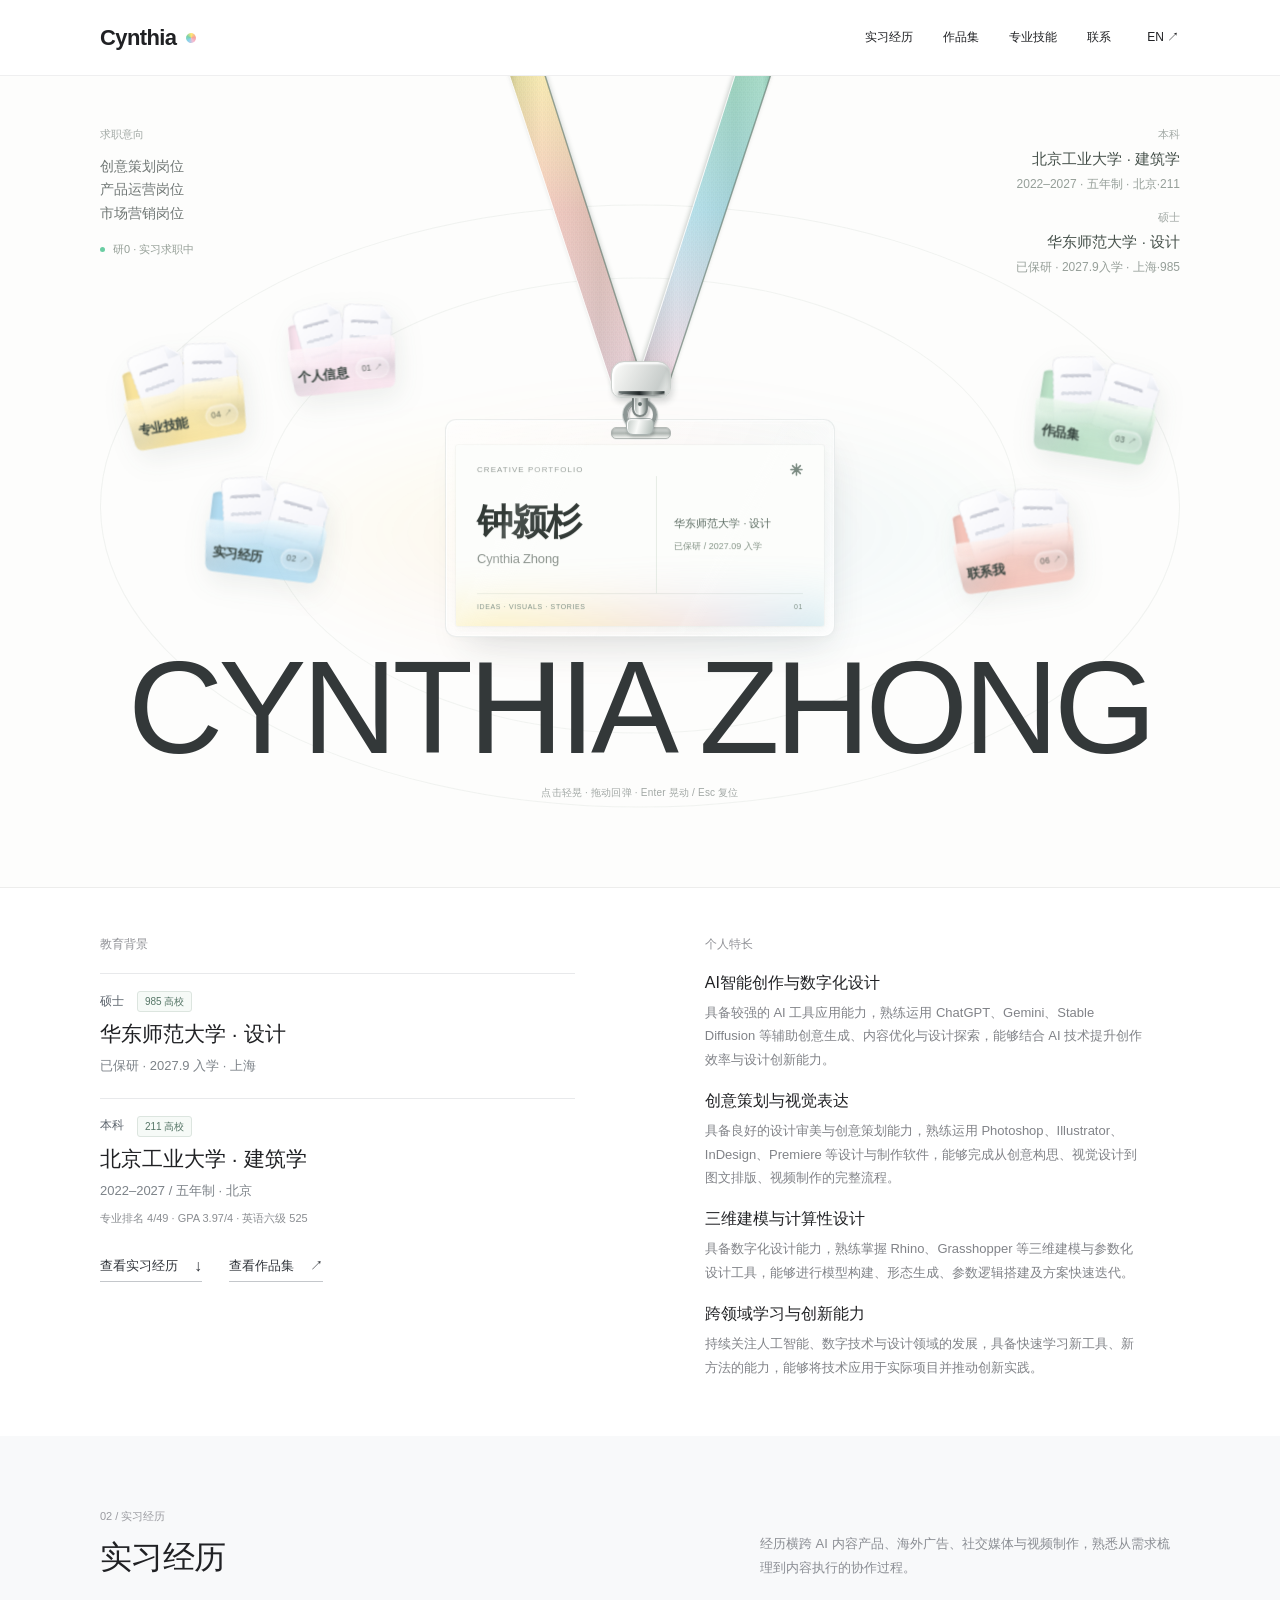
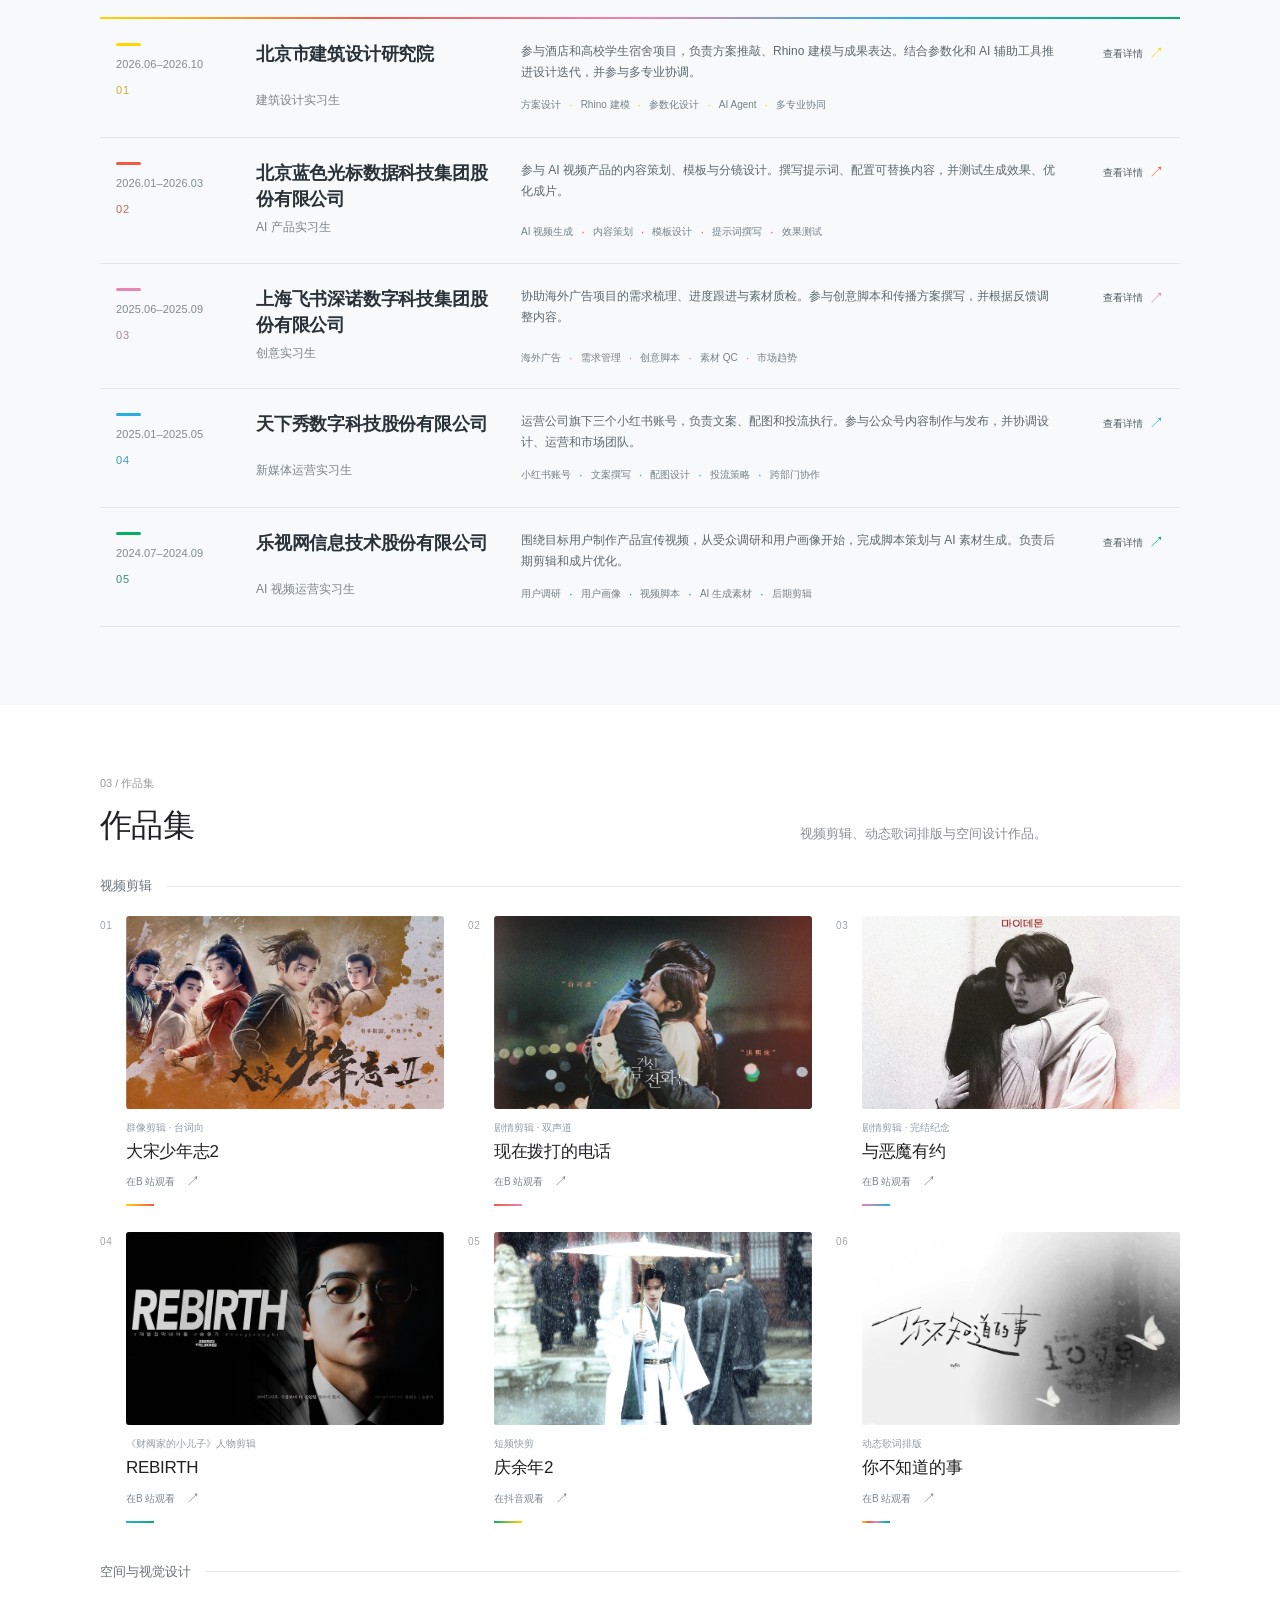
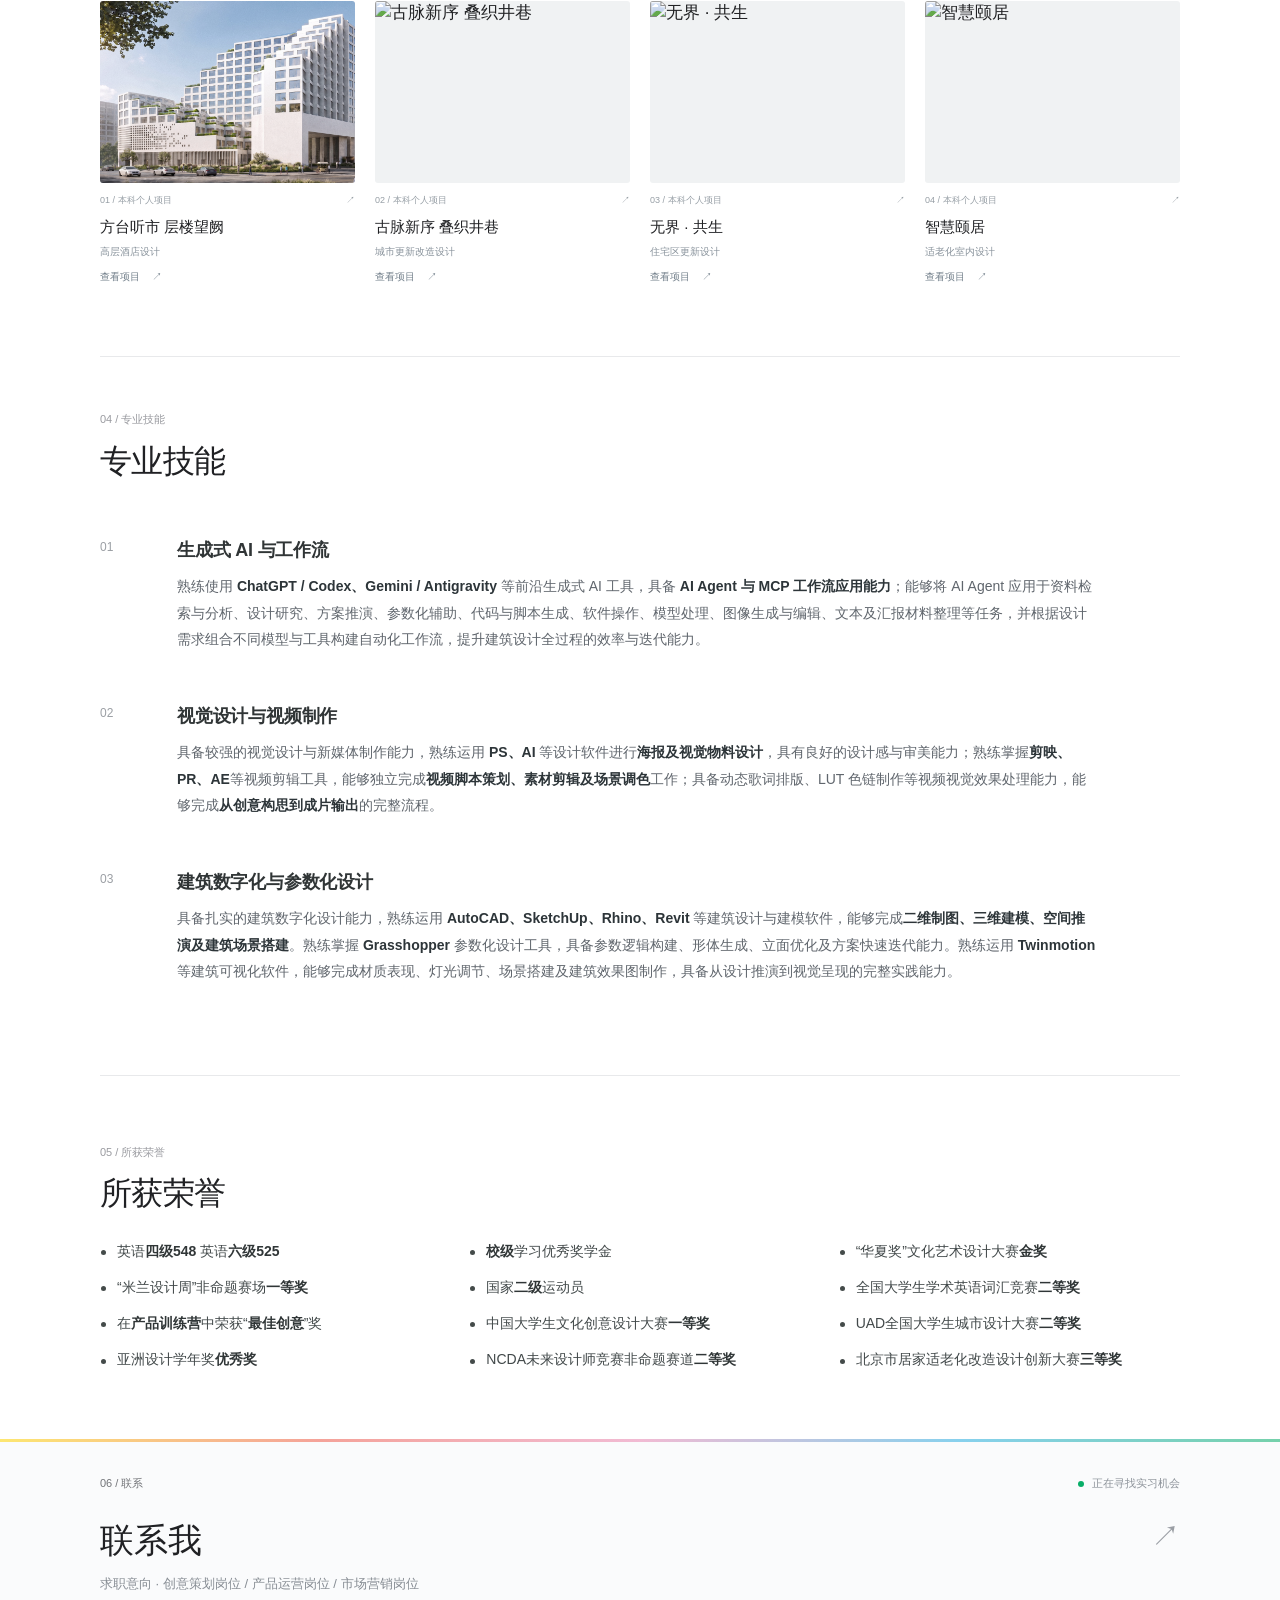
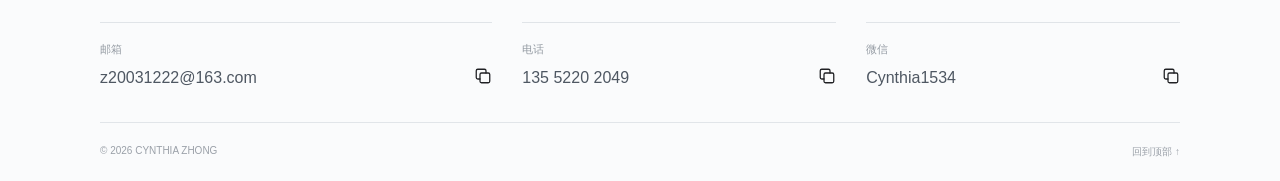
==== commit 9ce528a5: "Refine portfolio folders and mobile hero layout" ====
--- a/index.html
+++ b/index.html
@@ -8,7 +8,7 @@
   <title>钟颍杉 Cynthia | 创意策划 · 产品运营 · 市场营销</title>
   <link rel="stylesheet" href="career.css?v=3">
   <link rel="stylesheet" href="career-gradient.css?v=12">
-  <link rel="stylesheet" href="badge-hero.css?v=28">
+  <link rel="stylesheet" href="badge-hero.css?v=53">
   <link rel="stylesheet" href="portfolio-display.css?v=5">
   <link rel="stylesheet" href="experience-cards.css?v=4">
 </head>
@@ -53,7 +53,7 @@
           </svg>
           <button class="badge-sleeve" type="button" aria-describedby="badgeHelp">
             <span class="badge-clip" aria-hidden="true"><span class="clip-ring"></span><span class="clip-swivel"></span><span class="clip-anchor"></span></span>
-            <span class="badge-paper"><span class="badge-paper-top"><span>CREATIVE PORTFOLIO</span><span class="badge-symbol" aria-hidden="true">✳</span></span>
+            <span class="badge-paper"><span class="badge-paper-top"><span>CREATIVE PORTFOLIO</span><span class="badge-symbol" aria-hidden="true"><svg viewBox="0 0 20 20" focusable="false" aria-hidden="true"><path d="M10 1.5v17M1.5 10h17M4 4l12 12M16 4 4 16" fill="none" stroke="currentColor" stroke-width="2.4" stroke-linecap="round"/></svg></span></span>
               <span class="badge-main"><span class="badge-identity"><span class="badge-cn">钟颍杉</span><span class="badge-en">Cynthia Zhong</span></span><span class="badge-paper-bottom"><span class="badge-school" data-copy="badgeSchool">华东师范大学 · 设计</span><span class="badge-date" data-copy="badgeDate">已保研 / 2027.09 入学</span></span></span>
               <span class="badge-footer"><span class="badge-spectrum" aria-hidden="true"></span><span class="badge-id"><span>IDEAS · VISUALS · STORIES</span><span>01</span></span></span>
             </span>
--- a/badge-hero.css
+++ b/badge-hero.css
@@ -64,30 +64,32 @@
 /* Four light folders follow an implied orbit around the hanging badge. */
 .folder-orbit-lines{position:absolute;z-index:0;left:50%;top:50%;width:min(90vw,1080px);height:min(67vh,670px);border:1px solid #dfe5df73;border-radius:50%;transform:translate(-50%,-46%);pointer-events:none}
 .folder-orbit-lines:before{content:'';position:absolute;inset:12% 15%;border:1px solid #dfe5df68;border-radius:50%}
-.orbit-folder{--folder-tilt:0deg;--folder-color:#e4e9e5;--folder-light:#f9faf8;position:absolute;z-index:1;display:block;width:clamp(155px,13vw,205px);aspect-ratio:1.52;transform:rotate(var(--folder-tilt));transform-origin:50% 70%;transition:transform .35s ease,filter .35s ease;animation:folder-float 7s ease-in-out infinite;filter:drop-shadow(4px 12px 14px #30433b16)}
-.orbit-folder:hover,.orbit-folder:focus-visible{transform:rotate(0deg) scale(1.06);filter:drop-shadow(5px 16px 18px #30433b25)}
+.orbit-folder{--folder-tilt:0deg;--folder-color:#e4e9e5;--folder-light:#f9faf8;--folder-deep:color-mix(in srgb,var(--folder-color) 88%,white);position:absolute;z-index:1;display:block;width:clamp(118px,8.8vw,140px);aspect-ratio:1.08;transform:rotate(var(--folder-tilt)) scale(.92);transform-origin:50% 70%;transition:transform .35s ease,filter .35s ease;animation:folder-float 7s ease-in-out infinite;filter:drop-shadow(4px 12px 14px #30433b16)}
+.orbit-folder:hover,.orbit-folder:focus-visible{transform:rotate(0deg) scale(.98);filter:drop-shadow(5px 16px 18px #30433b25)}
 .orbit-folder:focus-visible{outline:2px solid #29AEE1;outline-offset:7px;border-radius:12px}
 .folder-papers{position:absolute;z-index:0;inset:0;pointer-events:none}
-.folder-papers i{position:absolute;display:block;top:4%;left:21%;width:43%;height:60%;border:1px solid #e6e9e8;border-radius:6px 7px 2px 2px;background:linear-gradient(145deg,#fff,#f4f6f7);box-shadow:0 2px 5px #20362a16;transform:rotate(-11deg)}
-.folder-papers i:nth-child(2){left:46%;top:8%;transform:rotate(9deg)}
-.folder-papers i:after{content:'';position:absolute;left:17%;right:17%;top:23%;height:31%;background:linear-gradient(#b9c5c633 0 19%,transparent 19% 45%,#b9c5c633 45% 62%,transparent 62% 84%,#b9c5c633 84%);border-radius:3px}
-.folder-face{position:absolute;z-index:1;inset:31% 0 0;display:flex;align-items:flex-end;justify-content:space-between;padding:0 12% 12%;border:1px solid #ffffff9c;border-radius:10px 11px 12px 12px;background:linear-gradient(135deg,var(--folder-light),var(--folder-color) 64%,#cdd8d3);box-shadow:inset 1px 1px 0 #ffffffc9,inset -1px -1px 0 #516d6020,0 8px 15px #223d3315;color:#34413c;font-size:16px;font-weight:600;letter-spacing:-.03em;white-space:nowrap}
-.folder-face:before{content:'';position:absolute;z-index:-1;left:-1px;top:-15px;width:44%;height:20px;border:1px solid #ffffffa8;border-bottom:0;border-radius:7px 8px 0 0;background:var(--folder-light)}
-.folder-face:after{content:'';position:absolute;inset:1px;border-radius:9px 10px 11px 11px;background:linear-gradient(115deg,#ffffff82,transparent 47%,#ffffff36 70%,transparent);pointer-events:none}
-.folder-face small{font-size:9px;font-weight:500;letter-spacing:.08em;opacity:.62}
+.folder-papers:before{content:'';position:absolute;inset:18% -3% 37%;border:1px solid #ffffffa8;border-radius:9% 9% 10% 10%;-webkit-mask-image:linear-gradient(#000 0 60%,transparent 100%);mask-image:linear-gradient(#000 0 60%,transparent 100%);background:linear-gradient(125deg,color-mix(in srgb,var(--folder-color) 76%,white),color-mix(in srgb,var(--folder-color) 90%,white));box-shadow:inset 3px 0 6px #30433b18,inset -3px 0 6px #30433b1b,0 4px 8px #30433b20}
+.folder-papers i{position:absolute;display:block;top:1%;left:8%;width:49%;height:67%;border:1px solid #e7e8ed;border-radius:9px 9px 3px 3px;background:linear-gradient(145deg,#fff,#f5f5fa 65%,#e9edf2);box-shadow:0 2px 6px #263c3828;transform:rotate(-10deg);clip-path:polygon(0 0,78% 0,100% 20%,100% 100%,0 100%)}
+.folder-papers i:nth-child(2){left:52%;top:5%;width:51%;transform:rotate(9deg)}
+.folder-papers i:before{content:'';position:absolute;right:0;top:0;width:23%;height:21%;background:linear-gradient(140deg,#fafbff 12%,#e4e7ee 95%);clip-path:polygon(0 0,0 100%,100% 100%);filter:drop-shadow(-1px 2px 2px #49515d24)}
+.folder-papers i:after{content:'';position:absolute;left:15%;right:27%;top:25%;height:70%;background:linear-gradient(#a9adbb91 0 7%,transparent 7% 38%,#c1c6d28c 38% 45%,transparent 45% 76%,#d1d5de7d 76% 83%,transparent 83%);border-radius:3px}
+.folder-face{position:absolute;z-index:1;inset:40% -7% 0;display:flex;align-items:flex-end;justify-content:space-between;padding:0 10% 11%;border-radius:11px;background:linear-gradient(180deg,color-mix(in srgb,var(--folder-light) 68%,transparent),color-mix(in srgb,color-mix(in srgb,var(--folder-color) 84%,white) 76%,transparent) 52%,color-mix(in srgb,var(--folder-deep) 84%,transparent));-webkit-mask:url("assets/folder-pocket-mask.svg?v=48") center/100% 100% no-repeat;mask:url("assets/folder-pocket-mask.svg?v=48") center/100% 100% no-repeat;backdrop-filter:blur(.6px);color:#34413c;font-size:14px;font-weight:600;letter-spacing:-.03em;white-space:nowrap;overflow:hidden}
+.folder-face:before{content:'';position:absolute;inset:0 0 auto;height:27%;background:linear-gradient(180deg,#ffffff42,transparent);pointer-events:none}
+.folder-face:after{content:'';position:absolute;inset:0;background:radial-gradient(ellipse at 0 80%,#465c6424,transparent 36%),radial-gradient(ellipse at 100% 60%,#465c6426,transparent 34%),linear-gradient(110deg,#ffffff68,transparent 46%,#ffffff1c);pointer-events:none}
+.folder-face span,.folder-face small{position:relative;z-index:1}
+.folder-face small{padding:4px 6px;border:1px solid #ffffff6b;border-radius:99px;background:#ffffff48;box-shadow:inset 0 1px 2px #ffffff9c;font-size:9px;font-weight:500;letter-spacing:.04em;opacity:.8}
 .orbit-folder-skills{--folder-tilt:-10deg;--folder-color:#f7dc80;--folder-light:#fff8d7;left:20px;top:calc(50% - 145px);animation-delay:-1s}
 .orbit-folder-portfolio{--folder-tilt:9deg;--folder-color:#a9d9b8;--folder-light:#ecf9eb;right:20px;top:calc(50% - 130px);animation-delay:-3s}
 .orbit-folder-experience{--folder-tilt:7deg;--folder-color:#9dd2ed;--folder-light:#e9f7fc;left:clamp(28px,10vw,145px);top:calc(50% - 10px);animation-delay:-5s}
 .orbit-folder-contact{--folder-tilt:-8deg;--folder-color:#f2b3a6;--folder-light:#fff4ef;right:clamp(28px,10vw,145px);top:50%;animation-delay:-2s}
 @keyframes folder-float{50%{translate:0 -7px}}
-@media(max-height:800px) and (min-width:761px){.orbit-folder{width:125px}.folder-face{font-size:12px}.orbit-folder-skills,.orbit-folder-portfolio{top:220px}.orbit-folder-experience,.orbit-folder-contact{top:calc(50% + 10px)}}
+@media(max-height:800px) and (min-width:761px){.orbit-folder-skills,.orbit-folder-portfolio{top:220px}.orbit-folder-experience,.orbit-folder-contact{top:calc(50% + 10px)}}
 @media(max-width:760px){
   .folder-orbit-lines,.orbit-folder-experience,.orbit-folder-contact{display:none}
-  .orbit-folder{width:105px;top:165px;filter:drop-shadow(2px 7px 9px #30433b14)}
+  .orbit-folder{width:88px;top:140px;filter:drop-shadow(2px 7px 9px #30433b14)}
   .orbit-folder-skills{left:14px}
   .orbit-folder-portfolio{right:14px}
-  .folder-face{font-size:10px;border-radius:7px;padding:0 10% 12%}
-  .folder-face:before{top:-10px;height:14px;border-radius:6px 7px 0 0}
+  .folder-face{font-size:10px;padding:0 9% 12%}
   .folder-face small{font-size:6px}
   .folder-papers i{border-radius:5px 6px 2px 2px}
 }
@@ -225,10 +227,8 @@
 .badge-name{letter-spacing:-.035em}
 
 /* Five distinct folder colours around the badge: light coral red at right, light pink near centre. */
-.orbit-folder-contact .folder-face{background:linear-gradient(135deg,#fff4ef,#f2b3a6 64%,#e8a094)}
-.orbit-folder-profile{--folder-tilt:-6deg;--folder-color:#f8dce9;--folder-light:#fff6fa;left:calc(50% - clamp(285px,17vw,350px));top:calc(50% - 185px);width:clamp(140px,11vw,175px);animation-delay:-4s}
-.orbit-folder-profile .folder-face{background:linear-gradient(135deg,#fff6fa,#f8dce9 64%,#f1cada)}
-@media(max-width:1099px){.orbit-folder-profile{display:none}}
+.orbit-folder-profile{--folder-tilt:-6deg;--folder-color:#f8dce9;--folder-light:#fff6fa;left:calc(50% - clamp(350px,21vw,420px));top:calc(50% - 185px);width:clamp(106px,8vw,130px);animation-delay:-4s}
+@media(max-width:999px){.orbit-folder-profile{display:none}}
 #videoGrid{scroll-margin-top:145px}
 
 #personal-info{scroll-margin-top:100px}
@@ -238,3 +238,8 @@
 @media(max-width:760px){.hero-availability{top:120px;z-index:3}}
 .hero-corner-right .school-name-short{display:none}
 @media(max-width:760px){html[lang="en"] .hero-corner-right .school-name-full{display:none}html[lang="en"] .hero-corner-right .school-name-short{display:inline}}
+.badge-symbol{display:inline-flex;align-items:center;justify-content:center;width:13px;height:13px;flex:none}
+.badge-symbol svg{display:block;width:100%;height:100%}
+@media(max-width:430px){
+  html[lang="zh-CN"] .hero-corner-right .hero-education-item:first-child small{font-size:8.5px;white-space:nowrap;transform:translateX(10px)}
+}
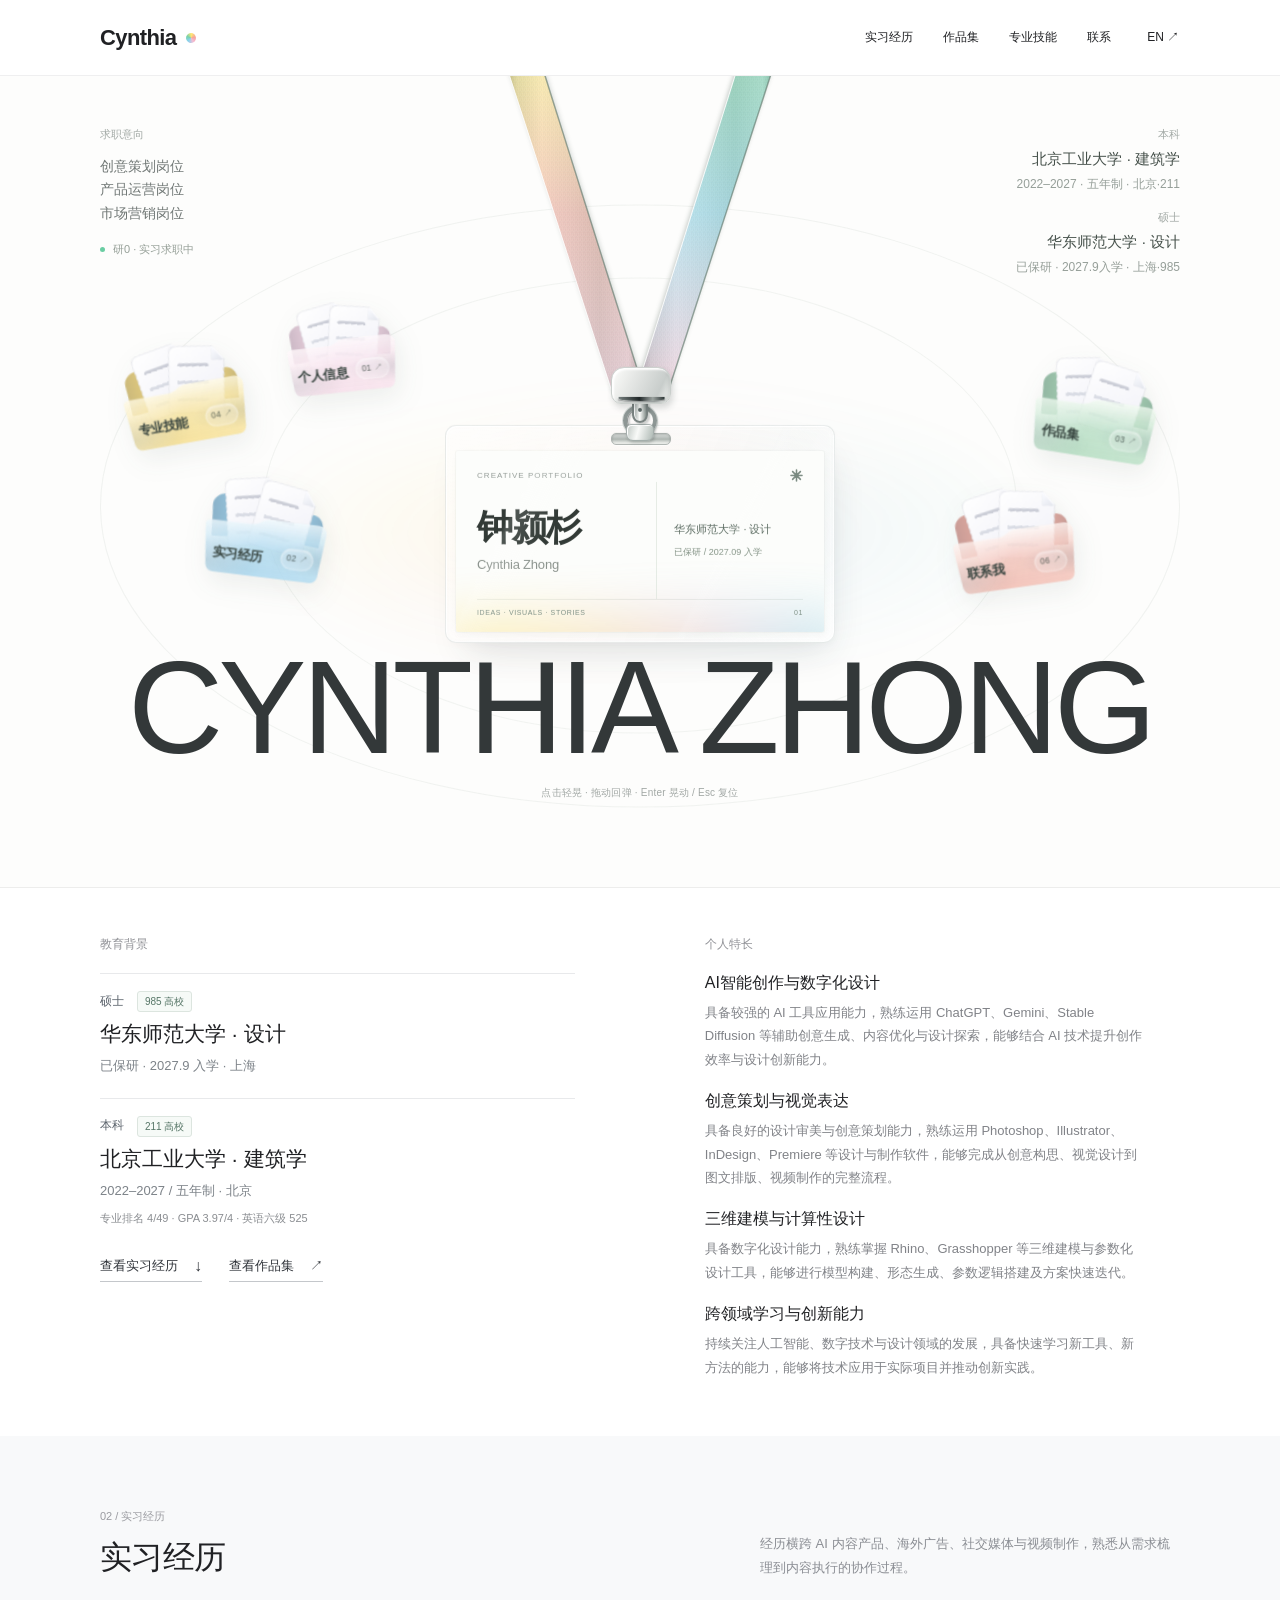
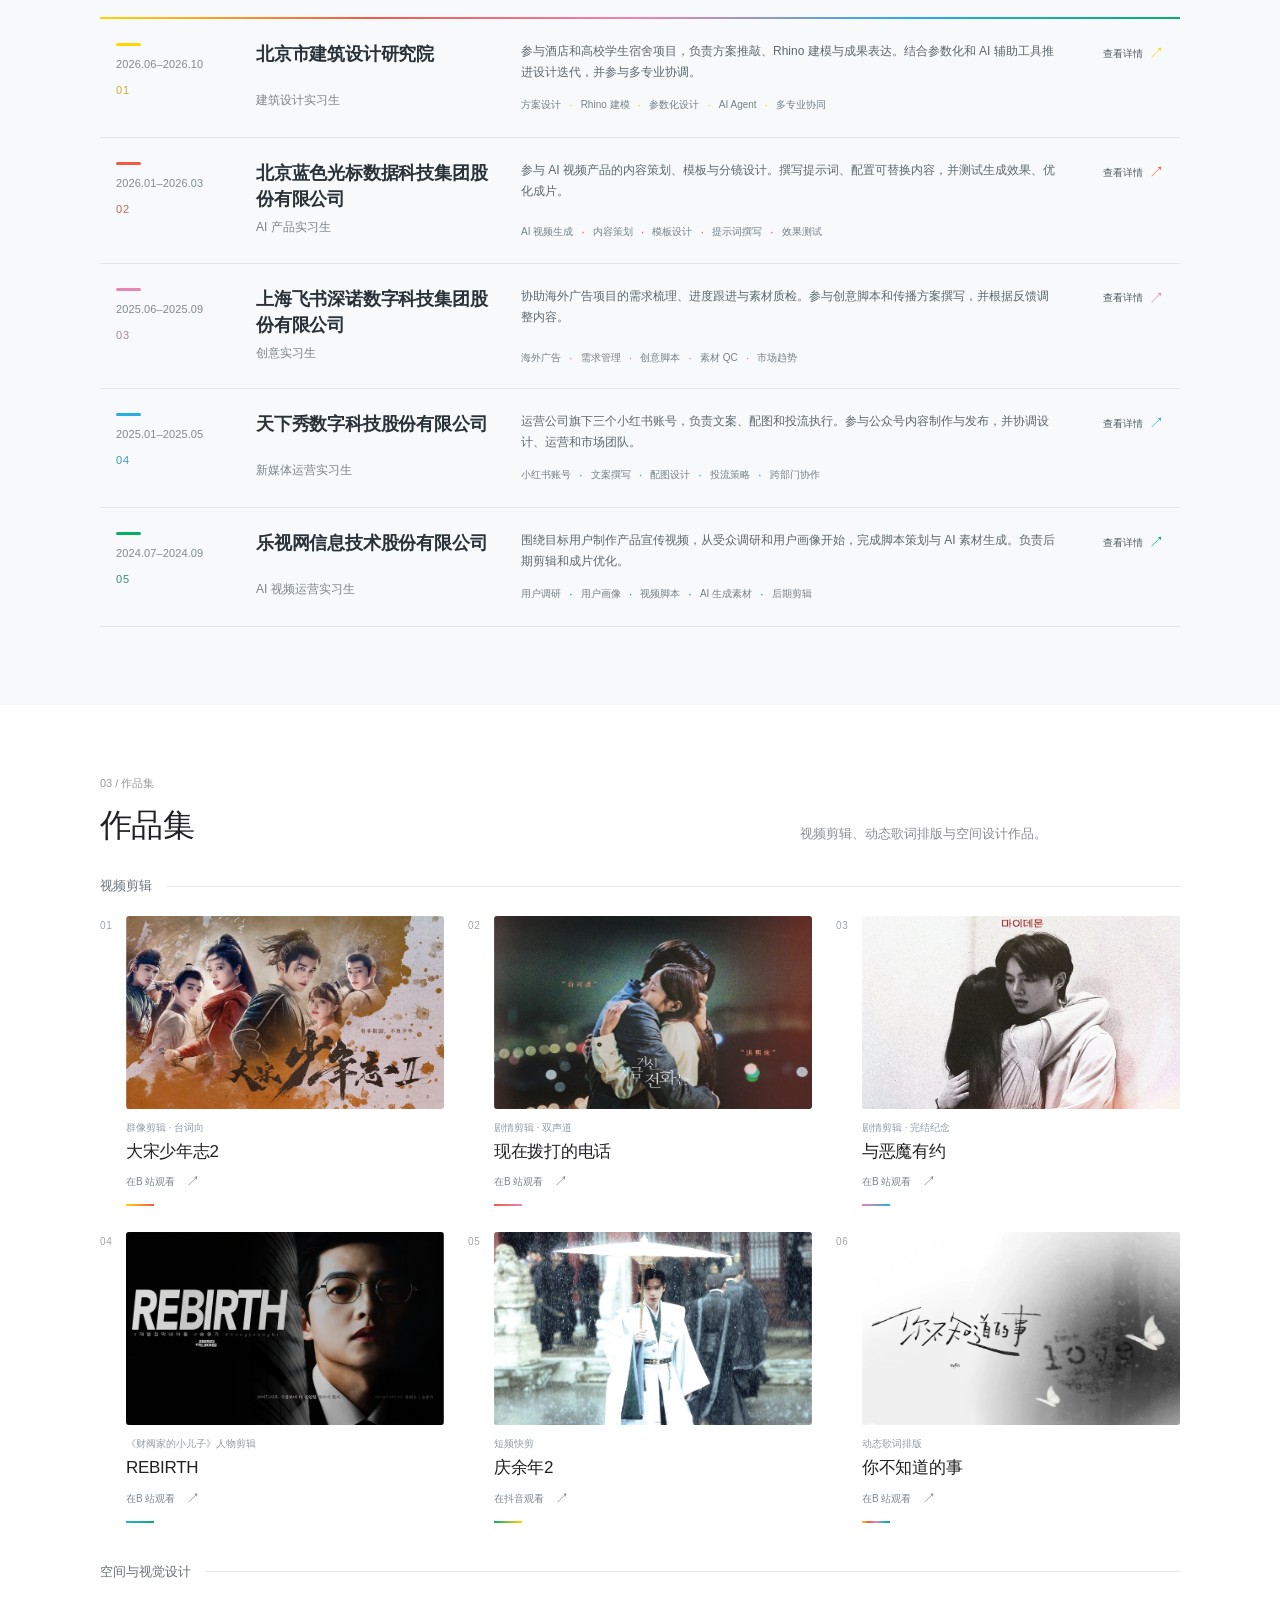
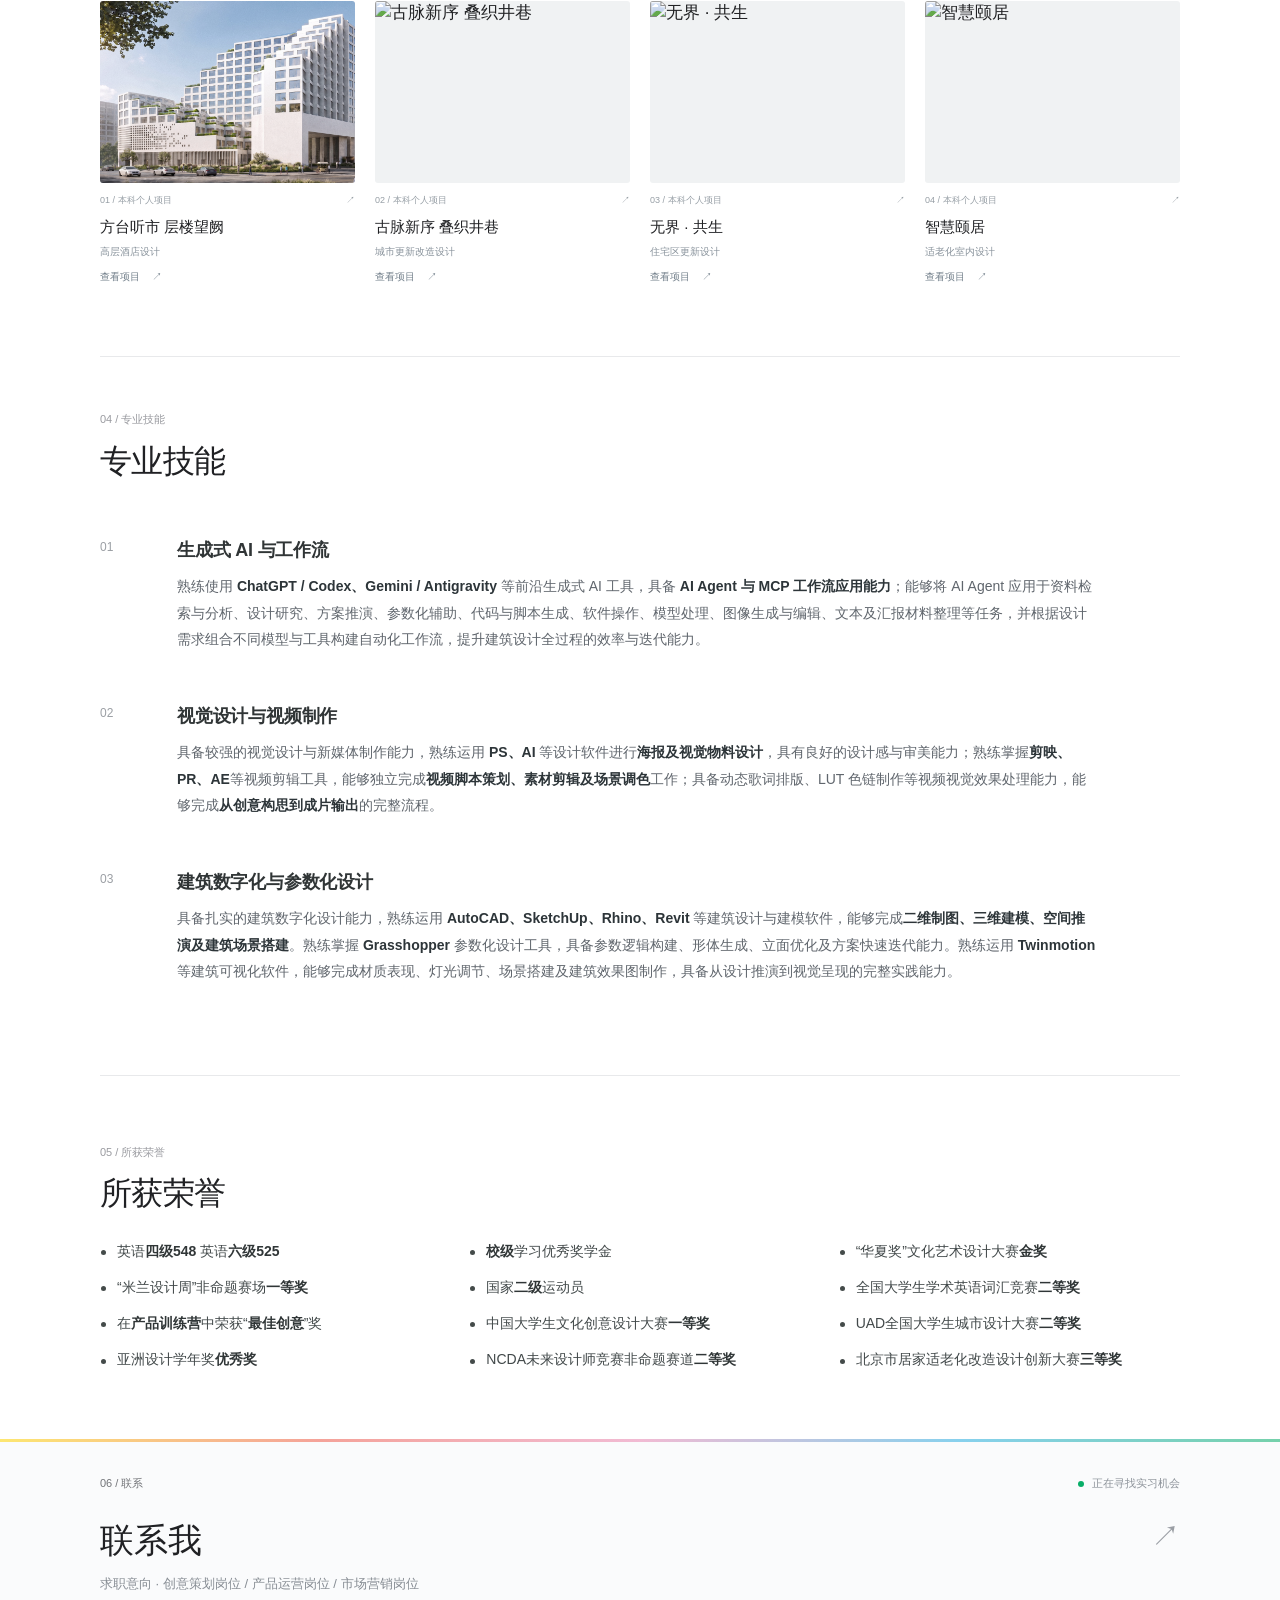
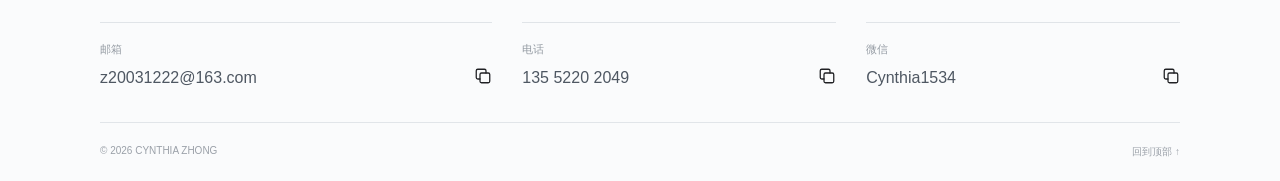
==== commit 8b2c45f9: "Refine hero folder tabs and paper placement" ====
--- a/index.html
+++ b/index.html
@@ -8,7 +8,7 @@
   <title>钟颍杉 Cynthia | 创意策划 · 产品运营 · 市场营销</title>
   <link rel="stylesheet" href="career.css?v=3">
   <link rel="stylesheet" href="career-gradient.css?v=12">
-  <link rel="stylesheet" href="badge-hero.css?v=53">
+  <link rel="stylesheet" href="badge-hero.css?v=55">
   <link rel="stylesheet" href="portfolio-display.css?v=5">
   <link rel="stylesheet" href="experience-cards.css?v=4">
 </head>
--- a/badge-hero.css
+++ b/badge-hero.css
@@ -243,3 +243,33 @@
 @media(max-width:430px){
   html[lang="zh-CN"] .hero-corner-right .hero-education-item:first-child small{font-size:8.5px;white-space:nowrap;transform:translateX(10px)}
 }
+
+/* The folder backing peeks out on both sides: the left ear is taller. */
+.folder-papers:before{
+  inset:auto auto auto -1%;
+  top:20%;
+  width:21%;
+  height:42%;
+  border:0;
+  border-radius:75% 50% 0 0 / 34% 34% 0 0;
+  background:linear-gradient(90deg,color-mix(in srgb,var(--folder-color) 72%,#5f6370),color-mix(in srgb,var(--folder-color) 88%,#60636f));
+  -webkit-mask-image:none;
+  mask-image:none;
+  clip-path:none;
+  box-shadow:none;
+  transform:rotate(-5deg);
+}
+.folder-papers:after{
+  content:'';
+  position:absolute;
+  z-index:0;
+  right:-1%;
+  top:31%;
+  width:18%;
+  height:31%;
+  border-radius:50% 75% 0 0 / 36% 44% 0 0;
+  background:linear-gradient(90deg,color-mix(in srgb,var(--folder-color) 87%,#60636f),color-mix(in srgb,var(--folder-color) 72%,#5f6370));
+  transform:rotate(5deg);
+}
+.folder-papers i{left:11%;width:52%;z-index:1}
+.folder-papers i:nth-child(2){left:38%;width:52%}
